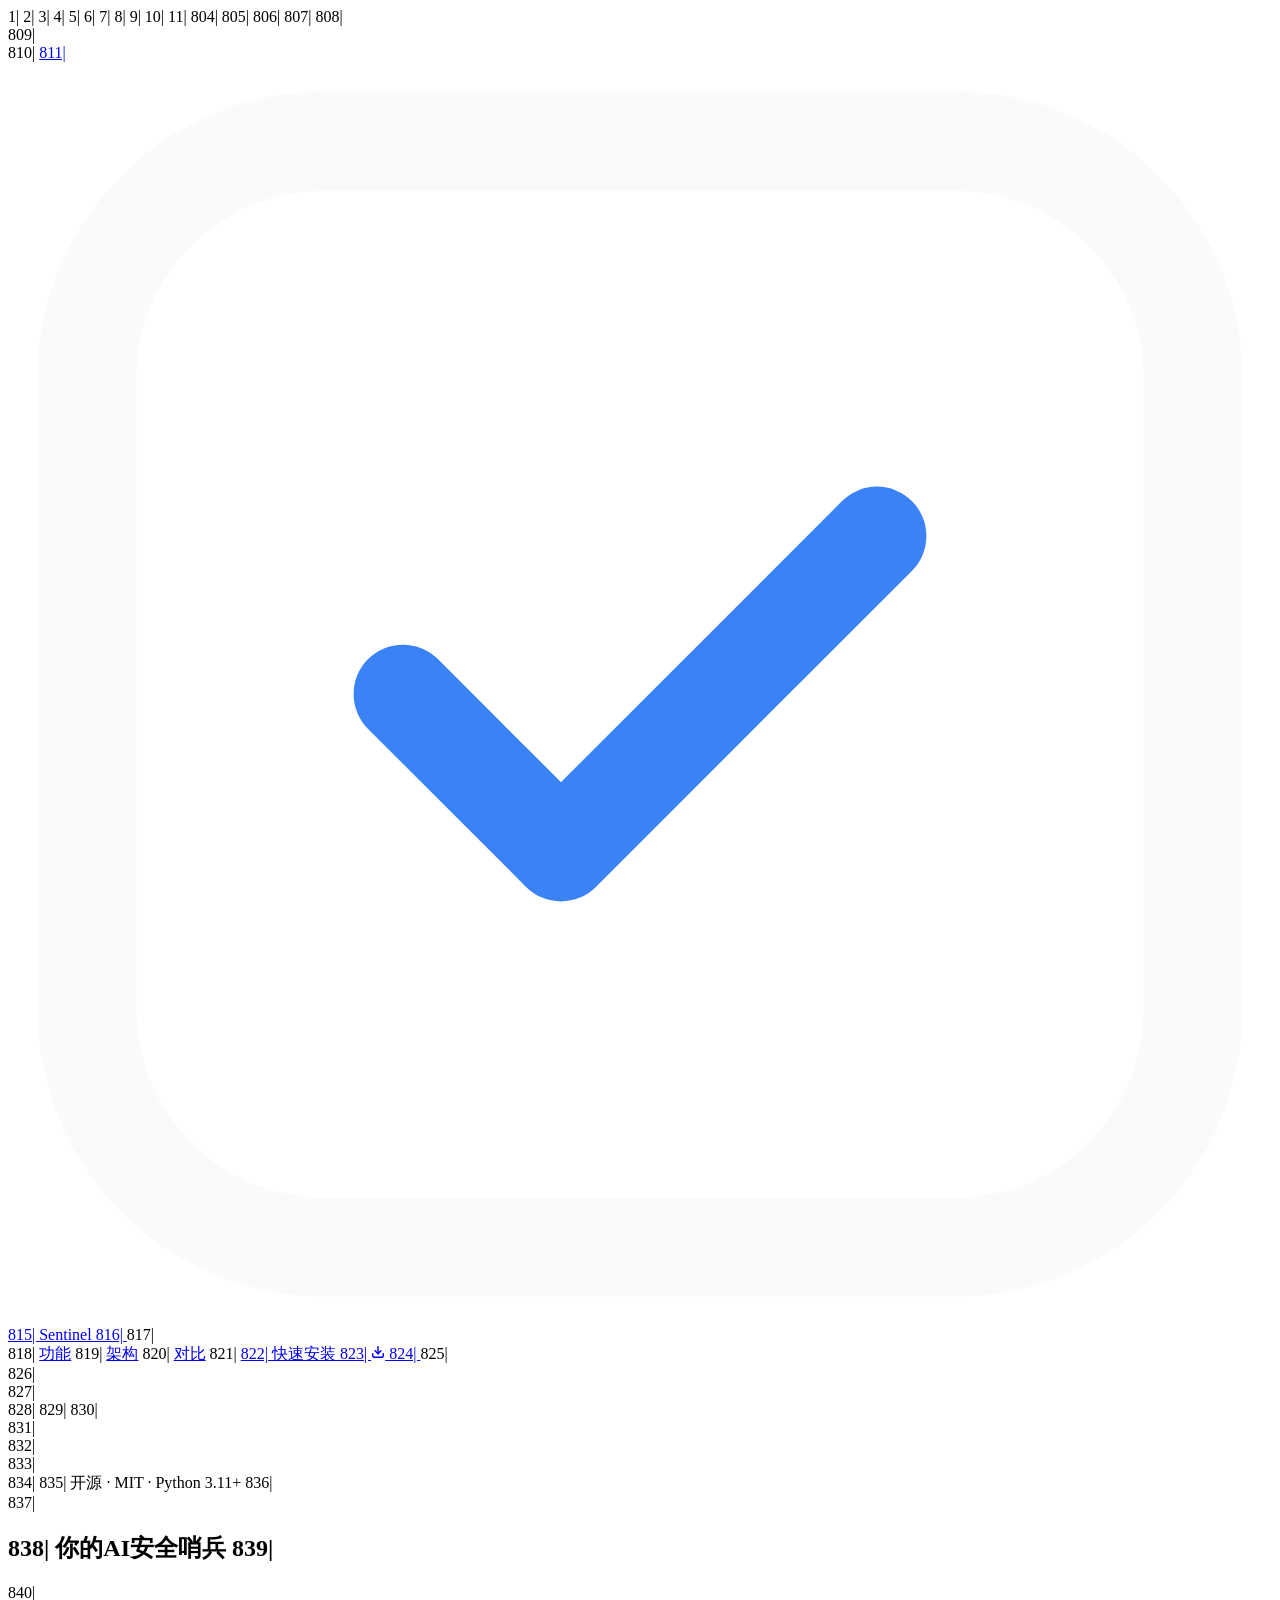
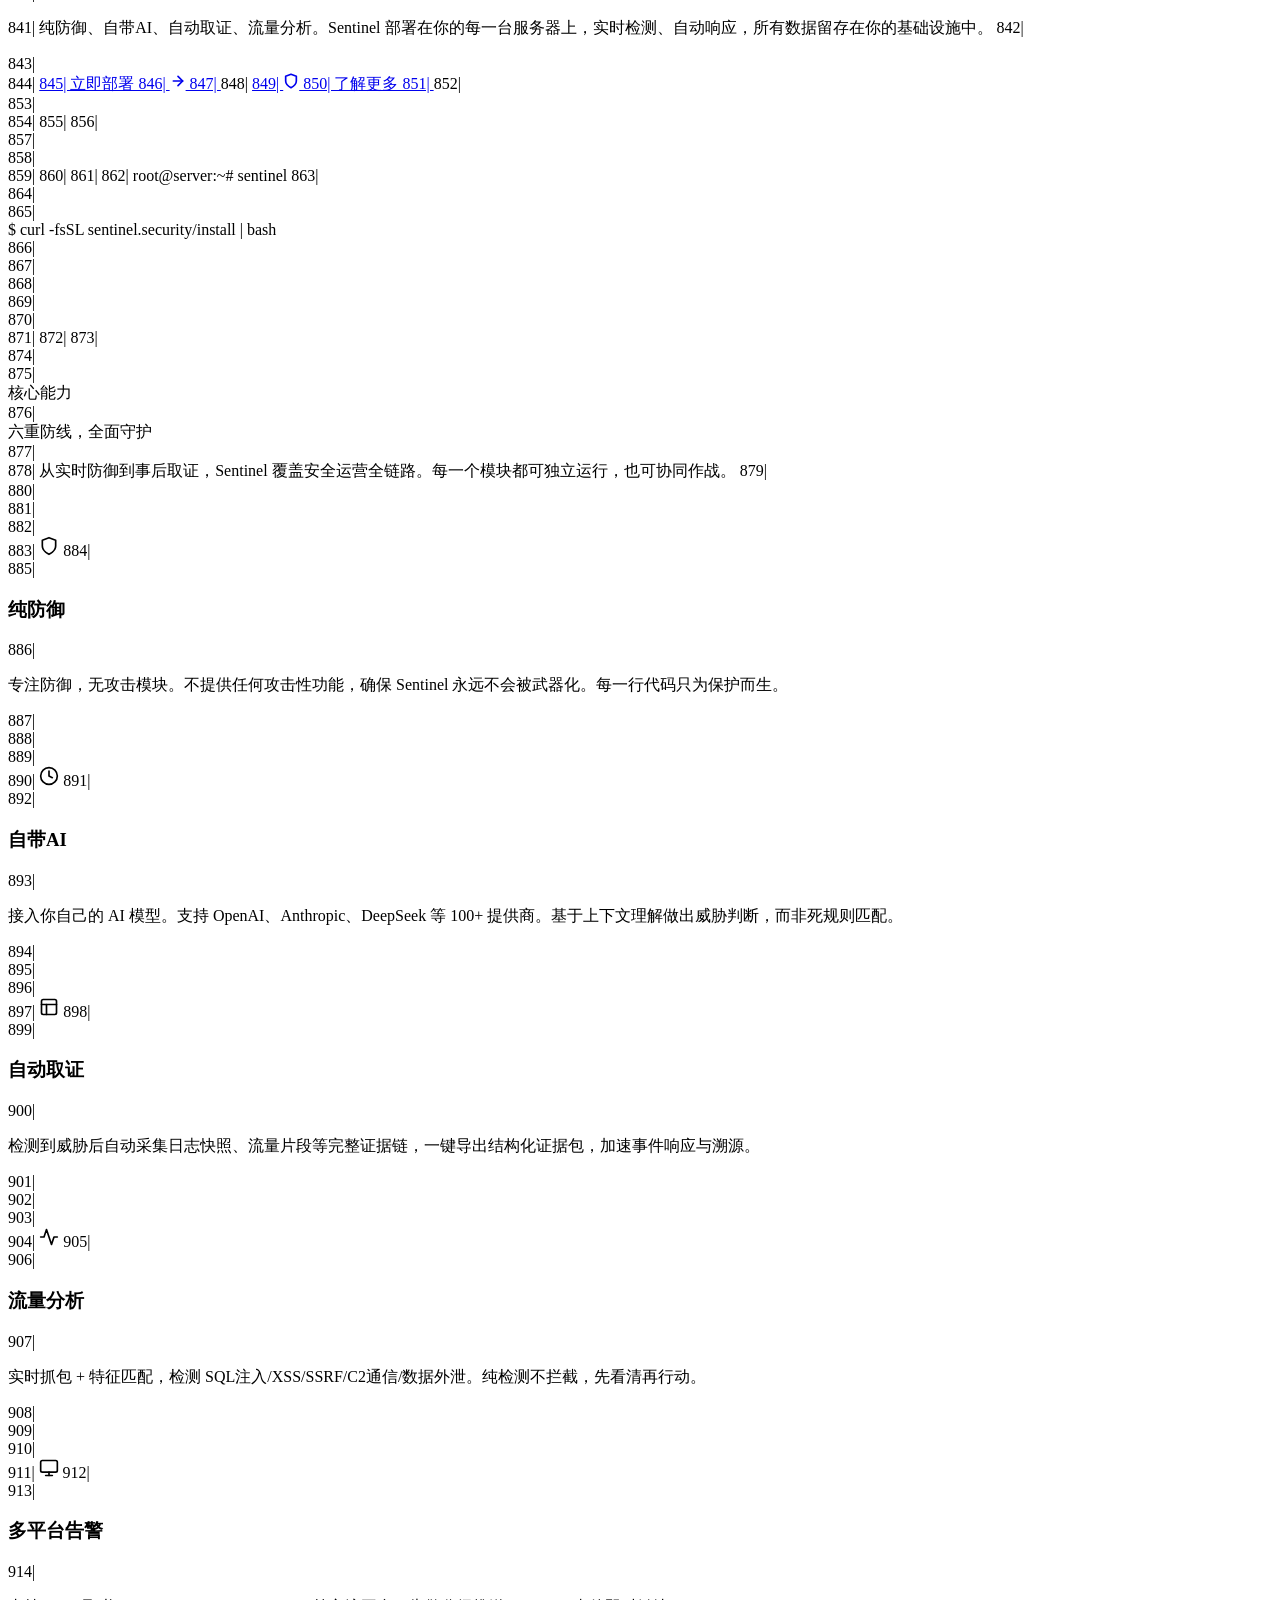
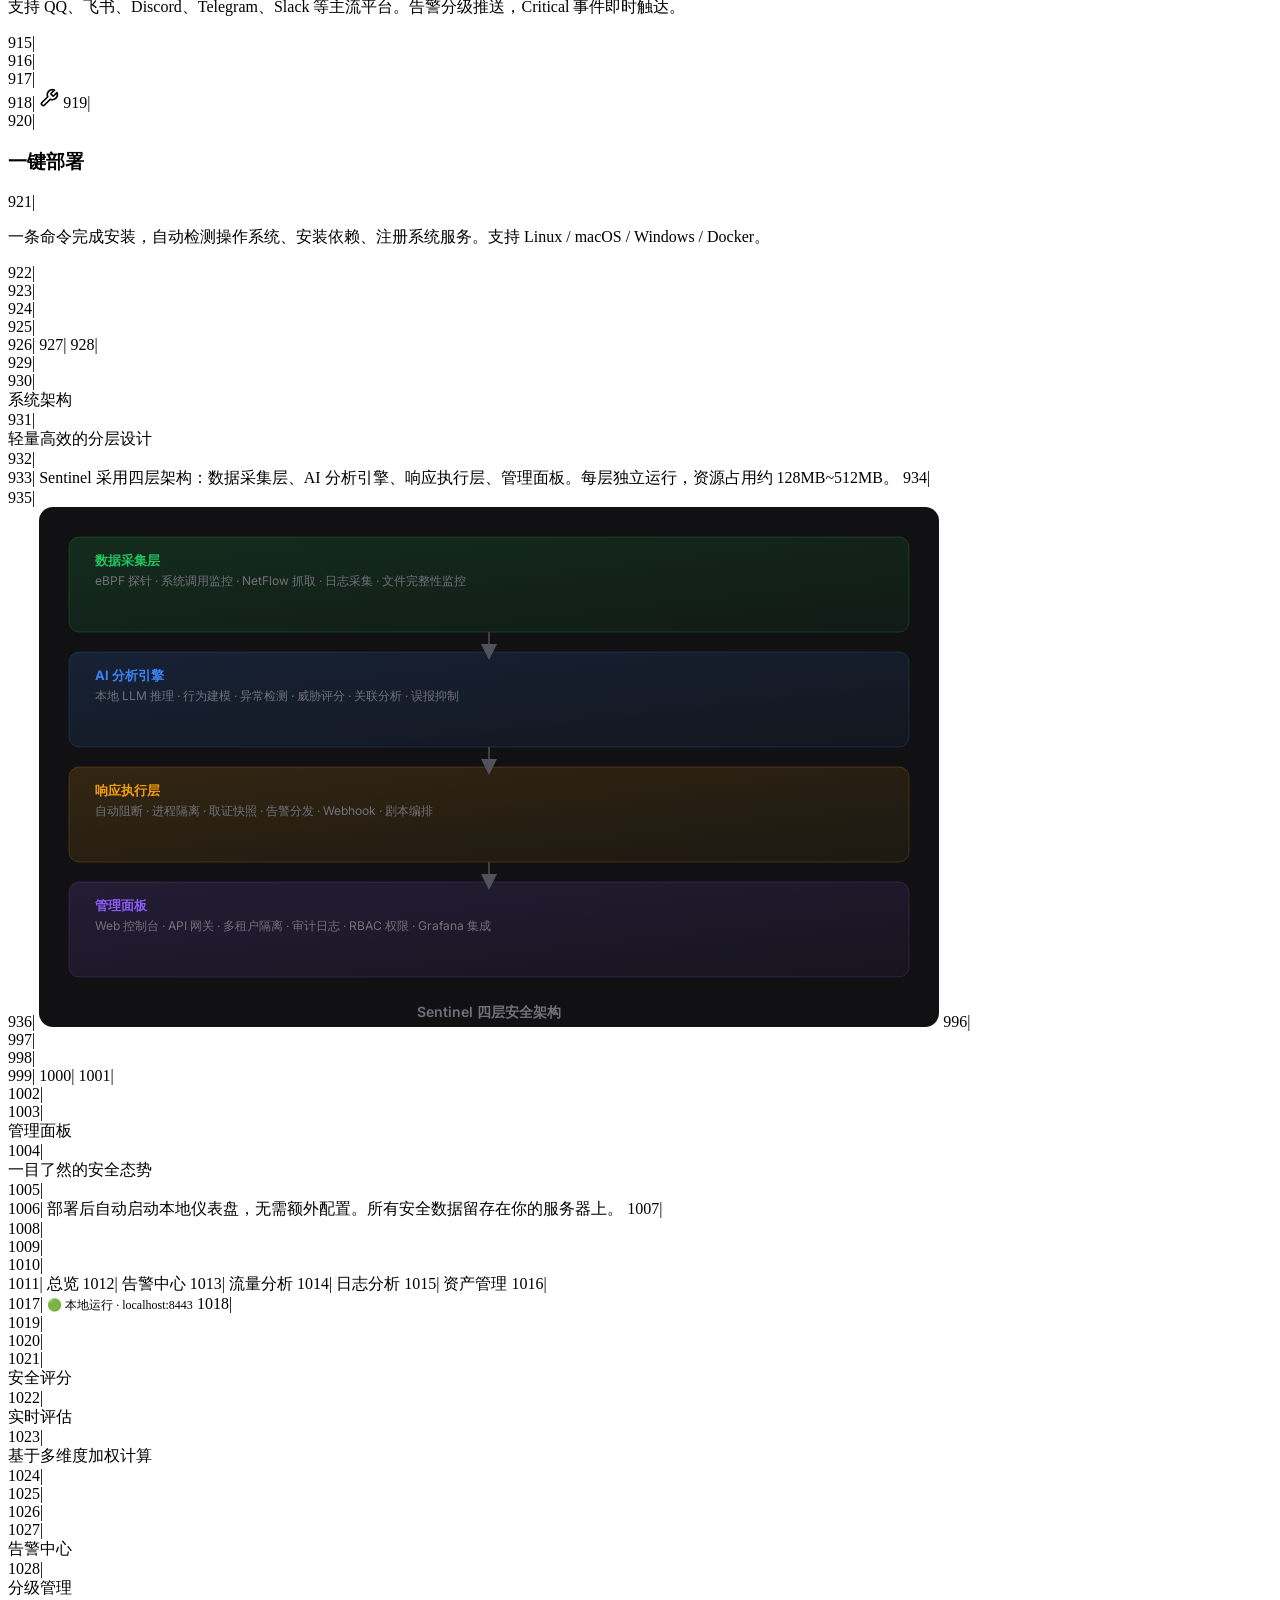
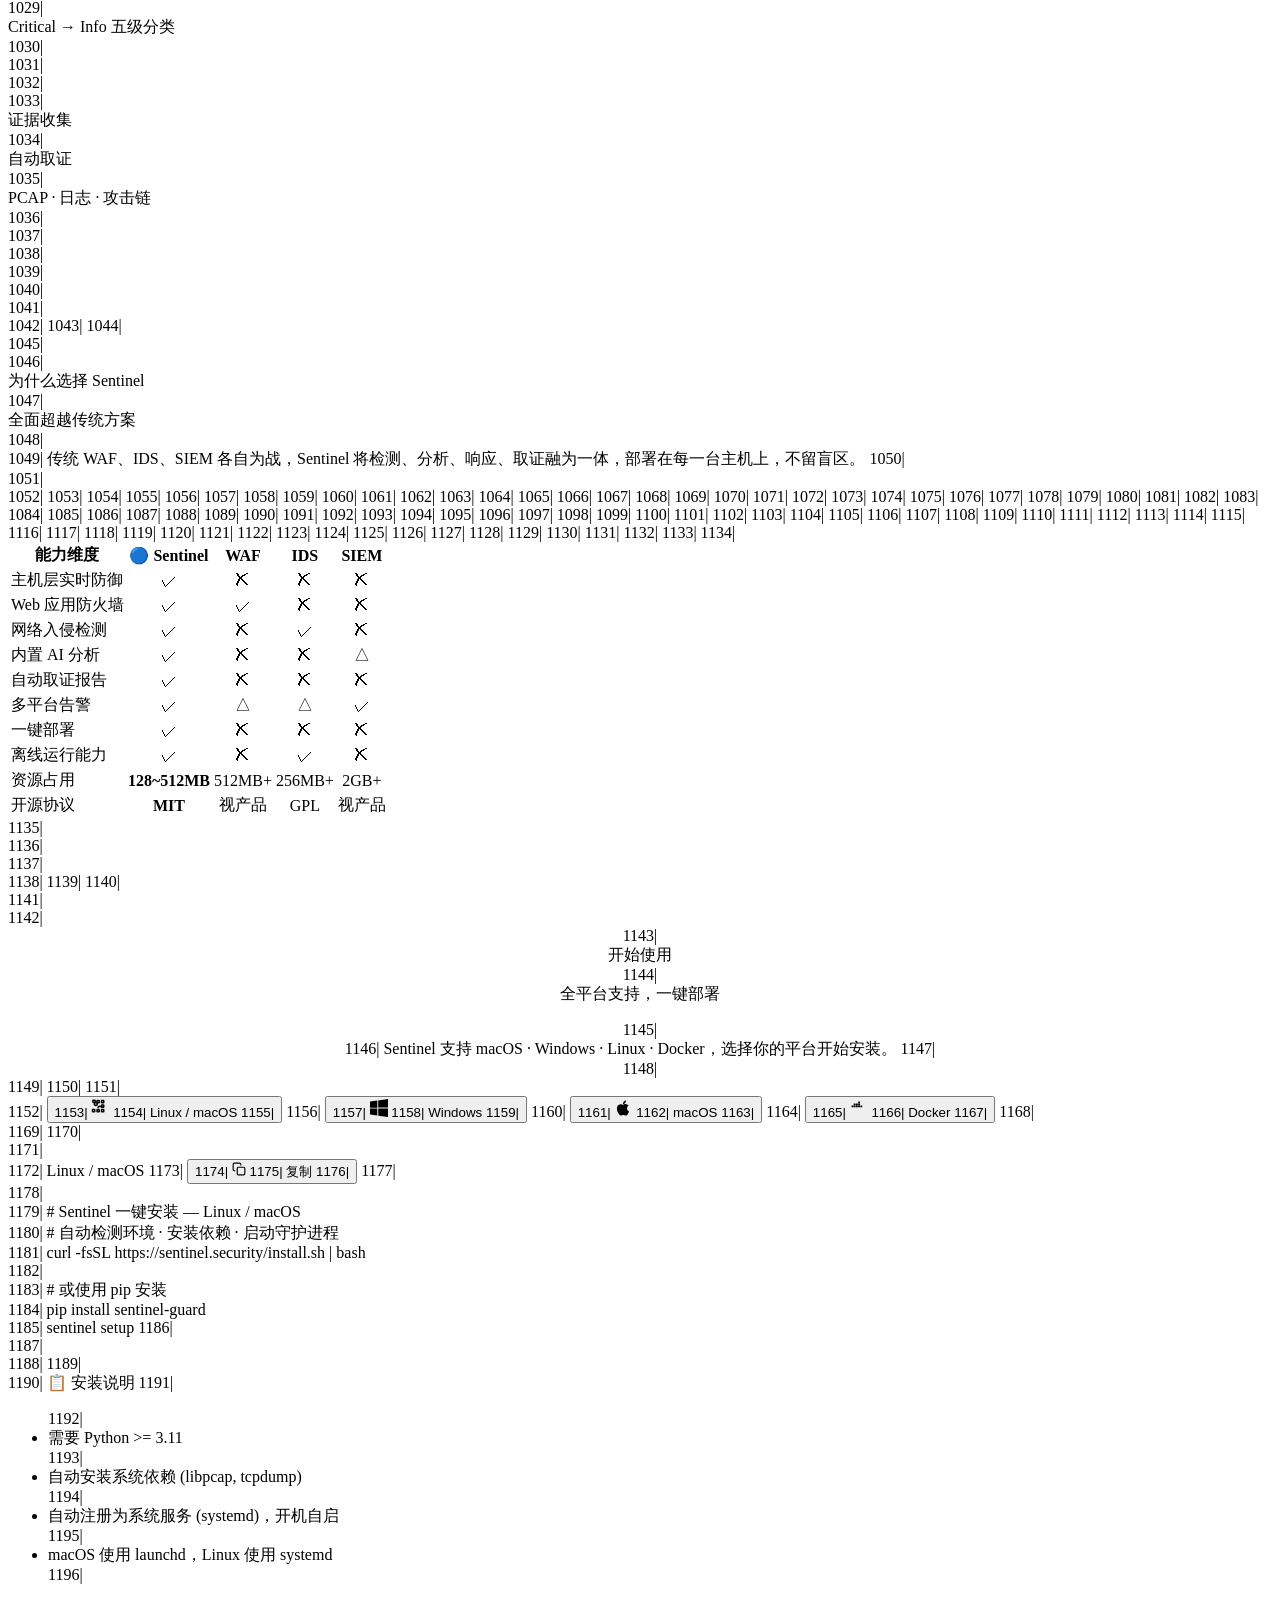
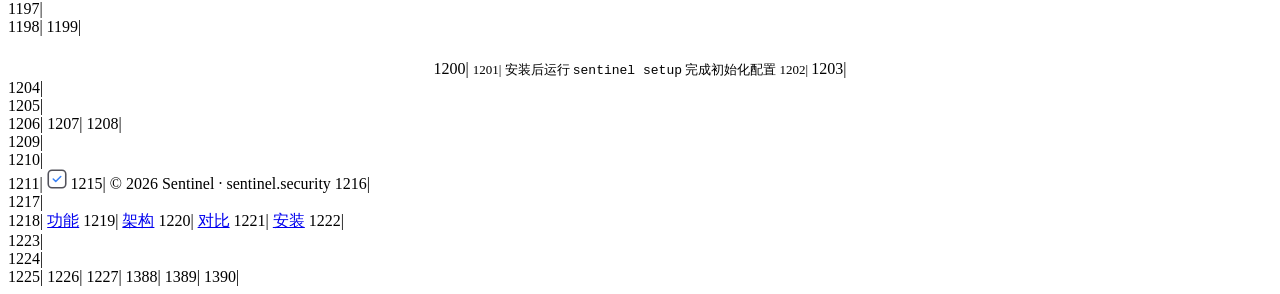
==== sentinel_download_site/index.html @ 165f623b "feat: Sentinel MVP — AI网络安全智能体 - 核心引擎: LLM路由(litellm/100+提供商)、配置管理、上下文记忆 - 安全引擎: 流量分析(Scapy)、攻击特征检测(" ====
1|<!DOCTYPE html>
     2|<html lang="zh-CN">
     3|<head>
     4|<meta charset="UTF-8">
     5|<meta name="viewport" content="width=device-width, initial-scale=1.0">
     6|<title>Sentinel — 你的AI安全哨兵 | sentinel.security</title>
     7|<meta name="description" content="Sentinel — 纯防御·自带AI·自动取证·流量分析·多平台告警·一键集成。开源AI安全哨兵，守护你的每一台服务器。">
     8|<link rel="preconnect" href="https://fonts.googleapis.com">
     9|<link rel="preconnect" href="https://fonts.gstatic.com" crossorigin>
    10|<link href="https://fonts.googleapis.com/css2?family=Inter:wght@400;500;600;700;800;900&family=JetBrains+Mono:wght@400;500;600&display=swap" rel="stylesheet">
    11|<style>
    12|:root {
    13|  --bg: #0a0a0b;
    14|  --bg-secondary: #111113;
    15|  --bg-tertiary: #18181b;
    16|  --border: #27272a;
    17|  --border-hover: #3f3f46;
    18|  --text-primary: #fafafa;
    19|  --text-secondary: #a1a1aa;
    20|  --text-tertiary: #71717a;
    21|  --accent: #3b82f6;
    22|  --accent-glow: rgba(59,130,246,0.15);
    23|  --green: #22c55e;
    24|  --green-glow: rgba(34,197,94,0.15);
    25|  --red: #ef4444;
    26|  --red-glow: rgba(239,68,68,0.1);
    27|  --amber: #f59e0b;
    28|  --radius: 12px;
    29|  --radius-sm: 8px;
    30|  --radius-lg: 16px;
    31|  --max-width: 1200px;
    32|}
    33|
    34|* { margin: 0; padding: 0; box-sizing: border-box; }
    35|
    36|html {
    37|  scroll-behavior: smooth;
    38|  background: var(--bg);
    39|}
    40|
    41|body {
    42|  font-family: 'Inter', -apple-system, BlinkMacSystemFont, 'Segoe UI', sans-serif;
    43|  background: var(--bg);
    44|  color: var(--text-primary);
    45|  line-height: 1.6;
    46|  -webkit-font-smoothing: antialiased;
    47|  -moz-osx-font-smoothing: grayscale;
    48|  overflow-x: hidden;
    49|}
    50|
    51|/* ── Ambient background ── */
    52|body::before {
    53|  content: '';
    54|  position: fixed;
    55|  inset: 0;
    56|  background:
    57|    radial-gradient(ellipse 80% 50% at 50% -20%, rgba(59,130,246,0.04), transparent),
    58|    radial-gradient(ellipse 60% 40% at 80% 80%, rgba(34,197,94,0.03), transparent);
    59|  pointer-events: none;
    60|  z-index: 0;
    61|}
    62|
    63|/* ── Container ── */
    64|.container {
    65|  max-width: var(--max-width);
    66|  margin: 0 auto;
    67|  padding: 0 24px;
    68|  position: relative;
    69|  z-index: 1;
    70|}
    71|
    72|/* ── Nav ── */
    73|nav {
    74|  position: fixed;
    75|  top: 0;
    76|  left: 0;
    77|  right: 0;
    78|  z-index: 100;
    79|  padding: 16px 0;
    80|  transition: background 0.3s, backdrop-filter 0.3s, border 0.3s;
    81|}
    82|nav.scrolled {
    83|  background: rgba(10,10,11,0.85);
    84|  backdrop-filter: blur(16px) saturate(180%);
    85|  -webkit-backdrop-filter: blur(16px) saturate(180%);
    86|  border-bottom: 1px solid var(--border);
    87|}
    88|.nav-inner {
    89|  max-width: var(--max-width);
    90|  margin: 0 auto;
    91|  padding: 0 24px;
    92|  display: flex;
    93|  align-items: center;
    94|  justify-content: space-between;
    95|}
    96|.nav-logo {
    97|  display: flex;
    98|  align-items: center;
    99|  gap: 10px;
   100|  font-weight: 700;
   101|  font-size: 20px;
   102|  color: var(--text-primary);
   103|  text-decoration: none;
   104|  letter-spacing: -0.02em;
   105|}
   106|.nav-logo svg { width: 28px; height: 28px; }
   107|.nav-links {
   108|  display: flex;
   109|  align-items: center;
   110|  gap: 32px;
   111|}
   112|.nav-links a {
   113|  color: var(--text-secondary);
   114|  text-decoration: none;
   115|  font-size: 14px;
   116|  font-weight: 500;
   117|  transition: color 0.2s;
   118|  letter-spacing: -0.01em;
   119|}
   120|.nav-links a:hover { color: var(--text-primary); }
   121|.nav-cta {
   122|  display: inline-flex;
   123|  align-items: center;
   124|  gap: 6px;
   125|  padding: 8px 18px;
   126|  background: var(--text-primary);
   127|  color: var(--bg) !important;
   128|  border-radius: 9999px;
   129|  font-weight: 600;
   130|  font-size: 13px;
   131|  transition: opacity 0.2s, transform 0.2s;
   132|}
   133|.nav-cta:hover {
   134|  opacity: 0.9;
   135|  transform: translateY(-1px);
   136|}
   137|
   138|/* ── Hero ── */
   139|.hero {
   140|  padding: 160px 0 80px;
   141|  position: relative;
   142|  z-index: 1;
   143|}
   144|.hero-content {
   145|  text-align: center;
   146|  max-width: 780px;
   147|  margin: 0 auto;
   148|}
   149|.hero-badge {
   150|  display: inline-flex;
   151|  align-items: center;
   152|  gap: 8px;
   153|  padding: 6px 16px;
   154|  background: var(--bg-tertiary);
   155|  border: 1px solid var(--border);
   156|  border-radius: 9999px;
   157|  font-size: 13px;
   158|  font-weight: 500;
   159|  color: var(--text-secondary);
   160|  margin-bottom: 32px;
   161|  letter-spacing: -0.01em;
   162|}
   163|.hero-badge .dot {
   164|  width: 7px;
   165|  height: 7px;
   166|  border-radius: 50%;
   167|  background: var(--green);
   168|  box-shadow: 0 0 8px var(--green);
   169|  animation: pulse-dot 2s ease-in-out infinite;
   170|}
   171|@keyframes pulse-dot {
   172|  0%, 100% { opacity: 1; box-shadow: 0 0 8px var(--green); }
   173|  50% { opacity: 0.5; box-shadow: 0 0 3px var(--green); }
   174|}
   175|.hero h1 {
   176|  font-size: clamp(48px, 8vw, 72px);
   177|  font-weight: 900;
   178|  letter-spacing: -0.03em;
   179|  line-height: 1.05;
   180|  margin-bottom: 24px;
   181|  /* Single accent word only */
   182|}
   183|.hero h1 .accent {
   184|  background: linear-gradient(135deg, #60a5fa, #3b82f6 50%, #2563eb);
   185|  -webkit-background-clip: text;
   186|  -webkit-text-fill-color: transparent;
   187|  background-clip: text;
   188|}
   189|.hero p {
   190|  font-size: 18px;
   191|  color: var(--text-secondary);
   192|  max-width: 560px;
   193|  margin: 0 auto 40px;
   194|  line-height: 1.7;
   195|  letter-spacing: -0.01em;
   196|}
   197|.hero-actions {
   198|  display: flex;
   199|  align-items: center;
   200|  justify-content: center;
   201|  gap: 14px;
   202|  flex-wrap: wrap;
   203|}
   204|.btn-primary {
   205|  display: inline-flex;
   206|  align-items: center;
   207|  gap: 8px;
   208|  padding: 14px 28px;
   209|  background: var(--text-primary);
   210|  color: var(--bg);
   211|  border-radius: 9999px;
   212|  font-weight: 600;
   213|  font-size: 15px;
   214|  text-decoration: none;
   215|  transition: opacity 0.2s, transform 0.2s;
   216|  letter-spacing: -0.01em;
   217|}
   218|.btn-primary:hover { opacity: 0.9; transform: translateY(-2px); }
   219|.btn-secondary {
   220|  display: inline-flex;
   221|  align-items: center;
   222|  gap: 8px;
   223|  padding: 14px 28px;
   224|  background: var(--bg-tertiary);
   225|  color: var(--text-primary);
   226|  border: 1px solid var(--border);
   227|  border-radius: 9999px;
   228|  font-weight: 600;
   229|  font-size: 15px;
   230|  text-decoration: none;
   231|  transition: border-color 0.2s, background 0.2s;
   232|  letter-spacing: -0.01em;
   233|}
   234|.btn-secondary:hover { border-color: var(--border-hover); background: var(--border); }
   235|
   236|/* ── Terminal ── */
   237|.terminal-wrapper {
   238|  max-width: 720px;
   239|  margin: 60px auto 0;
   240|  position: relative;
   241|}
   242|.terminal {
   243|  background: #0d0d10;
   244|  border: 1px solid var(--border);
   245|  border-radius: var(--radius-lg);
   246|  overflow: hidden;
   247|  box-shadow: 0 0 0 1px rgba(255,255,255,0.03), 0 20px 60px rgba(0,0,0,0.5);
   248|  position: relative;
   249|}
   250|.terminal::before {
   251|  content: '';
   252|  position: absolute;
   253|  inset: 0;
   254|  border-radius: var(--radius-lg);
   255|  background: radial-gradient(ellipse at 20% 0%, rgba(59,130,246,0.06), transparent 60%);
   256|  pointer-events: none;
   257|  z-index: 2;
   258|}
   259|.terminal-header {
   260|  display: flex;
   261|  align-items: center;
   262|  gap: 8px;
   263|  padding: 14px 18px;
   264|  background: #131317;
   265|  border-bottom: 1px solid var(--border);
   266|  position: relative;
   267|  z-index: 3;
   268|}
   269|.terminal-dot {
   270|  width: 11px;
   271|  height: 11px;
   272|  border-radius: 50%;
   273|}
   274|.terminal-dot.red { background: #ff5f57; }
   275|.terminal-dot.yellow { background: #febc2e; }
   276|.terminal-dot.green { background: #28c840; }
   277|.terminal-title {
   278|  margin-left: 8px;
   279|  font-family: 'JetBrains Mono', monospace;
   280|  font-size: 12px;
   281|  color: var(--text-tertiary);
   282|  letter-spacing: 0.02em;
   283|}
   284|.terminal-body {
   285|  padding: 20px 22px;
   286|  font-family: 'JetBrains Mono', 'Fira Code', monospace;
   287|  font-size: 13px;
   288|  line-height: 1.8;
   289|  position: relative;
   290|  z-index: 3;
   291|  overflow: hidden;
   292|  min-height: 260px;
   293|}
   294|.terminal-line {
   295|  display: flex;
   296|  gap: 0;
   297|  white-space: pre-wrap;
   298|  word-break: break-all;
   299|}
   300|.terminal-line .prompt { color: var(--green); }
   301|.terminal-line .cmd { color: var(--text-primary); }
   302|.terminal-line .output { color: var(--text-secondary); }
   303|.terminal-line .output-dim { color: var(--text-tertiary); }
   304|.terminal-line .highlight { color: var(--accent); }
   305|.terminal-line .warn { color: var(--amber); }
   306|.terminal-line .success { color: var(--green); }
   307|.terminal-line .blink-cursor::after {
   308|  content: '▊';
   309|  animation: blink 1s step-end infinite;
   310|  color: var(--text-primary);
   311|}
   312|@keyframes blink { 0%, 100% { opacity: 1; } 50% { opacity: 0; } }
   313|.terminal-line .fade-in {
   314|  animation: fadeIn 0.3s ease-out forwards;
   315|  opacity: 0;
   316|}
   317|@keyframes fadeIn { to { opacity: 1; } }
   318|
   319|/* ── Section titles ── */
   320|.section {
   321|  padding: 100px 0;
   322|  position: relative;
   323|  z-index: 1;
   324|}
   325|.section-label {
   326|  font-size: 13px;
   327|  font-weight: 600;
   328|  letter-spacing: 0.04em;
   329|  text-transform: uppercase;
   330|  color: var(--accent);
   331|  margin-bottom: 12px;
   332|}
   333|.section-title {
   334|  font-size: clamp(32px, 5vw, 44px);
   335|  font-weight: 800;
   336|  letter-spacing: -0.03em;
   337|  line-height: 1.15;
   338|  margin-bottom: 16px;
   339|  color: var(--text-primary);
   340|}
   341|.section-desc {
   342|  font-size: 17px;
   343|  color: var(--text-secondary);
   344|  max-width: 600px;
   345|  line-height: 1.7;
   346|  letter-spacing: -0.01em;
   347|}
   348|
   349|/* ── Features Grid ── */
   350|.features-grid {
   351|  display: grid;
   352|  grid-template-columns: repeat(3, 1fr);
   353|  gap: 1px;
   354|  margin-top: 56px;
   355|  background: var(--border);
   356|  border: 1px solid var(--border);
   357|  border-radius: var(--radius-lg);
   358|  overflow: hidden;
   359|}
   360|.feature-card {
   361|  background: var(--bg-secondary);
   362|  padding: 32px 28px;
   363|  transition: background 0.2s;
   364|  position: relative;
   365|}
   366|.feature-card:hover { background: var(--bg-tertiary); }
   367|.feature-icon {
   368|  width: 40px;
   369|  height: 40px;
   370|  display: flex;
   371|  align-items: center;
   372|  justify-content: center;
   373|  background: var(--accent-glow);
   374|  border: 1px solid rgba(59,130,246,0.2);
   375|  border-radius: var(--radius-sm);
   376|  margin-bottom: 18px;
   377|  color: var(--accent);
   378|}
   379|.feature-card h3 {
   380|  font-size: 17px;
   381|  font-weight: 700;
   382|  letter-spacing: -0.02em;
   383|  margin-bottom: 8px;
   384|  color: var(--text-primary);
   385|}
   386|.feature-card p {
   387|  font-size: 14px;
   388|  color: var(--text-secondary);
   389|  line-height: 1.6;
   390|  letter-spacing: -0.01em;
   391|}
   392|
   393|/* ── Architecture ── */
   394|.arch-wrapper {
   395|  margin-top: 56px;
   396|  background: var(--bg-secondary);
   397|  border: 1px solid var(--border);
   398|  border-radius: var(--radius-lg);
   399|  padding: 48px;
   400|  display: flex;
   401|  justify-content: center;
   402|  overflow-x: auto;
   403|}
   404|.arch-svg { max-width: 100%; height: auto; }
   405|
   406|/* ── Dashboard Preview ── */
   407|.dashboard-preview {
   408|  margin-top: 56px;
   409|  background: var(--bg-secondary);
   410|  border: 1px solid var(--border);
   411|  border-radius: var(--radius-lg);
   412|  overflow: hidden;
   413|  position: relative;
   414|}
   415|.dashboard-preview::before {
   416|  content: '';
   417|  position: absolute;
   418|  inset: 0;
   419|  background: radial-gradient(ellipse at 30% 0%, rgba(59,130,246,0.04), transparent 50%);
   420|  pointer-events: none;
   421|  z-index: 1;
   422|}
   423|.dashboard-header {
   424|  display: flex;
   425|  align-items: center;
   426|  justify-content: space-between;
   427|  padding: 16px 20px;
   428|  background: #131317;
   429|  border-bottom: 1px solid var(--border);
   430|  position: relative;
   431|  z-index: 2;
   432|}
   433|.dashboard-tabs {
   434|  display: flex;
   435|  gap: 4px;
   436|}
   437|.dashboard-tab {
   438|  padding: 6px 14px;
   439|  border-radius: 6px;
   440|  font-size: 13px;
   441|  font-weight: 500;
   442|  color: var(--text-tertiary);
   443|  background: transparent;
   444|  border: none;
   445|  cursor: default;
   446|  transition: color 0.2s, background 0.2s;
   447|  letter-spacing: -0.01em;
   448|}
   449|.dashboard-tab.active {
   450|  color: var(--text-primary);
   451|  background: var(--bg-tertiary);
   452|}
   453|.dashboard-body {
   454|  display: grid;
   455|  grid-template-columns: 1fr 1fr 1fr;
   456|  gap: 20px;
   457|  padding: 24px;
   458|  position: relative;
   459|  z-index: 2;
   460|}
   461|.stat-card {
   462|  background: var(--bg-tertiary);
   463|  border: 1px solid var(--border);
   464|  border-radius: var(--radius);
   465|  padding: 20px;
   466|}
   467|.stat-label {
   468|  font-size: 12px;
   469|  font-weight: 500;
   470|  color: var(--text-tertiary);
   471|  text-transform: uppercase;
   472|  letter-spacing: 0.03em;
   473|  margin-bottom: 8px;
   474|}
   475|.stat-value {
   476|  font-size: 32px;
   477|  font-weight: 800;
   478|  letter-spacing: -0.03em;
   479|  color: var(--text-primary);
   480|  line-height: 1;
   481|}
   482|.stat-value.success { color: var(--green); }
   483|.stat-change {
   484|  font-size: 12px;
   485|  color: var(--text-tertiary);
   486|  margin-top: 4px;
   487|}
   488|.stat-change.up { color: var(--green); }
   489|.stat-change.down { color: var(--red); }
   490|.stat-bar {
   491|  height: 4px;
   492|  border-radius: 2px;
   493|  margin-top: 12px;
   494|  background: var(--border);
   495|  overflow: hidden;
   496|}
   497|.stat-bar-fill {
   498|  height: 100%;
   499|  border-radius: 2px;
   500|  transition: width 0.6s ease;
   501|}
   502|
   503|/* ── Comparison Table ── */
   504|.comparison-table-wrap {
   505|  margin-top: 56px;
   506|  background: var(--bg-secondary);
   507|  border: 1px solid var(--border);
   508|  border-radius: var(--radius-lg);
   509|  overflow-x: auto;
   510|  padding: 2px;
   511|}
   512|.comparison-table {
   513|  width: 100%;
   514|  border-collapse: collapse;
   515|  font-size: 14px;
   516|}
   517|.comparison-table th,
   518|.comparison-table td {
   519|  padding: 16px 20px;
   520|  text-align: left;
   521|  border-bottom: 1px solid var(--border);
   522|}
   523|.comparison-table th {
   524|  font-weight: 600;
   525|  font-size: 13px;
   526|  color: var(--text-secondary);
   527|  letter-spacing: 0.02em;
   528|  background: #131317;
   529|}
   530|.comparison-table th:first-child {
   531|  border-radius: var(--radius-lg) 0 0 0;
   532|}
   533|.comparison-table th:last-child {
   534|  border-radius: 0 var(--radius-lg) 0 0;
   535|}
   536|.comparison-table td {
   537|  color: var(--text-secondary);
   538|}
   539|.comparison-table tr:last-child td {
   540|  border-bottom: none;
   541|}
   542|.comparison-table .col-sentinel {
   543|  color: var(--accent);
   544|  font-weight: 600;
   545|}
   546|.check {
   547|  display: inline-flex;
   548|  align-items: center;
   549|  justify-content: center;
   550|  width: 20px;
   551|  height: 20px;
   552|  border-radius: 50%;
   553|  background: var(--green-glow);
   554|  color: var(--green);
   555|  font-size: 12px;
   556|}
   557|.cross {
   558|  display: inline-flex;
   559|  align-items: center;
   560|  justify-content: center;
   561|  width: 20px;
   562|  height: 20px;
   563|  border-radius: 50%;
   564|  background: var(--red-glow);
   565|  color: var(--red);
   566|  font-size: 12px;
   567|}
   568|.partial {
   569|  display: inline-flex;
   570|  align-items: center;
   571|  justify-content: center;
   572|  width: 20px;
   573|  height: 20px;
   574|  border-radius: 50%;
   575|  background: rgba(245,158,11,0.1);
   576|  color: var(--amber);
   577|  font-size: 12px;
   578|}
   579|
   580|/* ── Install Section ── */
   581|.install-section {
   582|  padding: 80px 0 100px;
   583|  position: relative;
   584|  z-index: 1;
   585|}
   586|.install-card {
   587|  background: var(--bg-secondary);
   588|  border: 1px solid var(--border);
   589|  border-radius: 12px;
   590|  overflow: hidden;
   591|  max-width: 720px;
   592|  margin: 0 auto;
   593|}
   594|
   595|/* ── OS Selector ── */
   596|.os-selector {
   597|  display: flex;
   598|  justify-content: center;
   599|  gap: 6px;
   600|  margin-bottom: 24px;
   601|  flex-wrap: wrap;
   602|}
   603|.os-tab {
   604|  display: inline-flex;
   605|  align-items: center;
   606|  gap: 8px;
   607|  padding: 8px 18px;
   608|  background: var(--bg-secondary);
   609|  border: 1px solid var(--border);
   610|  border-radius: 9999px;
   611|  font-size: 13px;
   612|  font-weight: 500;
   613|  color: var(--text-tertiary);
   614|  cursor: pointer;
   615|  transition: all 0.2s;
   616|  font-family: inherit;
   617|  letter-spacing: -0.01em;
   618|}
   619|.os-tab:hover { color: var(--text-primary); border-color: var(--text-tertiary); }
   620|.os-tab.active {
   621|  background: rgba(59,130,246,0.12);
   622|  border-color: rgba(59,130,246,0.3);
   623|  color: var(--accent);
   624|}
   625|.os-tab svg { flex-shrink: 0; }
   626|
   627|.install-notes {
   628|  max-width: 720px;
   629|  margin: 20px auto 0;
   630|  padding: 16px 20px;
   631|  background: var(--bg-secondary);
   632|  border: 1px solid var(--border);
   633|  border-radius: 10px;
   634|  font-size: 13px;
   635|  color: var(--text-secondary);
   636|}
   637|.install-notes .note-title {
   638|  font-weight: 600;
   639|  color: var(--text-primary);
   640|  display: block;
   641|  margin-bottom: 8px;
   642|  font-size: 13px;
   643|}
   644|.install-notes ul {
   645|  margin: 0;
   646|  padding-left: 18px;
   647|}
   648|.install-notes li {
   649|  margin-bottom: 4px;
   650|  line-height: 1.6;
   651|}
   652|.install-notes li:last-child { margin-bottom: 0; }
   653|.install-card-header {
   654|  display: flex;
   655|  align-items: center;
   656|  justify-content: space-between;
   657|  padding: 14px 20px;
   658|  background: #131317;
   659|  border-bottom: 1px solid var(--border);
   660|}
   661|.install-card-title {
   662|  font-size: 13px;
   663|  font-weight: 600;
   664|  color: var(--text-secondary);
   665|  letter-spacing: 0.02em;
   666|}
   667|.code-block {
   668|  position: relative;
   669|  padding: 22px 24px;
   670|  font-family: 'JetBrains Mono', monospace;
   671|  font-size: 13px;
   672|  line-height: 1.8;
   673|  color: var(--text-primary);
   674|  overflow-x: auto;
   675|  background: #0d0d10;
   676|}
   677|.code-block .comment { color: var(--text-tertiary); font-style: italic; }
   678|.code-block .cmd-highlight { color: var(--green); }
   679|.copy-btn {
   680|  display: inline-flex;
   681|  align-items: center;
   682|  gap: 6px;
   683|  padding: 6px 12px;
   684|  background: var(--bg-tertiary);
   685|  border: 1px solid var(--border);
   686|  border-radius: 6px;
   687|  color: var(--text-secondary);
   688|  font-size: 12px;
   689|  font-family: 'Inter', sans-serif;
   690|  font-weight: 500;
   691|  cursor: pointer;
   692|  transition: border-color 0.2s, color 0.2s;
   693|  letter-spacing: -0.01em;
   694|}
   695|.copy-btn:hover { border-color: var(--border-hover); color: var(--text-primary); }
   696|.copy-btn.copied { color: var(--green); border-color: rgba(34,197,94,0.3); }
   697|
   698|/* ── Footer ── */
   699|footer {
   700|  border-top: 1px solid var(--border);
   701|  padding: 48px 0;
   702|  position: relative;
   703|  z-index: 1;
   704|}
   705|.footer-inner {
   706|  max-width: var(--max-width);
   707|  margin: 0 auto;
   708|  padding: 0 24px;
   709|  display: flex;
   710|  align-items: center;
   711|  justify-content: space-between;
   712|  flex-wrap: wrap;
   713|  gap: 24px;
   714|}
   715|.footer-left {
   716|  display: flex;
   717|  align-items: center;
   718|  gap: 10px;
   719|}
   720|.footer-left span {
   721|  font-size: 14px;
   722|  color: var(--text-tertiary);
   723|  letter-spacing: -0.01em;
   724|}
   725|.footer-right {
   726|  display: flex;
   727|  align-items: center;
   728|  gap: 24px;
   729|}
   730|.footer-right a {
   731|  font-size: 14px;
   732|  color: var(--text-tertiary);
   733|  text-decoration: none;
   734|  transition: color 0.2s;
   735|  letter-spacing: -0.01em;
   736|}
   737|.footer-right a:hover { color: var(--text-primary); }
   738|.github-stars {
   739|  display: inline-flex;
   740|  align-items: center;
   741|  gap: 8px;
   742|  padding: 6px 14px;
   743|  background: var(--bg-tertiary);
   744|  border: 1px solid var(--border);
   745|  border-radius: 9999px;
   746|  font-size: 13px;
   747|  font-weight: 500;
   748|  color: var(--text-secondary);
   749|  letter-spacing: -0.01em;
   750|}
   751|.github-stars svg { width: 16px; height: 16px; }
   752|
   753|/* ── Responsive ── */
   754|@media (max-width: 768px) {
   755|  .features-grid {
   756|    grid-template-columns: 1fr;
   757|  }
   758|  .dashboard-body {
   759|    grid-template-columns: 1fr;
   760|  }
   761|  .arch-wrapper {
   762|    padding: 24px;
   763|  }
   764|  .hero h1 {
   765|    font-size: clamp(36px, 11vw, 48px);
   766|  }
   767|  .hero {
   768|    padding: 120px 0 60px;
   769|  }
   770|  .section {
   771|    padding: 64px 0;
   772|  }
   773|  .nav-links {
   774|    gap: 16px;
   775|  }
   776|  .nav-links a:not(.nav-cta) {
   777|    display: none;
   778|  }
   779|  .comparison-table th,
   780|  .comparison-table td {
   781|    padding: 12px 14px;
   782|    font-size: 12px;
   783|  }
   784|  .footer-inner {
   785|    flex-direction: column;
   786|    text-align: center;
   787|  }
   788|}
   789|
   790|@media (max-width: 480px) {
   791|  .terminal-body {
   792|    font-size: 11px;
   793|    padding: 16px;
   794|  }
   795|  .hero-actions {
   796|    flex-direction: column;
   797|  }
   798|  .code-block {
   799|    font-size: 11px;
   800|    padding: 16px;
   801|  }
   802|}
   803|</style>
   804|</head>
   805|<body>
   806|
   807|<!-- Navigation -->
   808|<nav id="navbar">
   809|  <div class="nav-inner">
   810|    <a href="#" class="nav-logo">
   811|      <svg viewBox="0 0 32 32" fill="none">
   812|        <rect x="2" y="2" width="28" height="28" rx="6" stroke="#fafafa" stroke-width="2.5"/>
   813|        <path d="M10 16L14 20L22 12" stroke="#3b82f6" stroke-width="2.5" stroke-linecap="round" stroke-linejoin="round"/>
   814|      </svg>
   815|      Sentinel
   816|    </a>
   817|    <div class="nav-links">
   818|      <a href="#features">功能</a>
   819|      <a href="#architecture">架构</a>
   820|      <a href="#compare">对比</a>
   821|      <a href="#install" class="nav-cta">
   822|        快速安装
   823|        <svg width="14" height="14" viewBox="0 0 24 24" fill="none" stroke="currentColor" stroke-width="2.5" stroke-linecap="round" stroke-linejoin="round"><path d="M21 15v4a2 2 0 0 1-2 2H5a2 2 0 0 1-2-2v-4"/><polyline points="7 10 12 15 17 10"/><line x1="12" y1="15" x2="12" y2="3"/></svg>
   824|      </a>
   825|    </div>
   826|  </div>
   827|</nav>
   828|
   829|<!-- Hero -->
   830|<section class="hero">
   831|  <div class="container">
   832|    <div class="hero-content">
   833|      <div class="hero-badge">
   834|        <span class="dot"></span>
   835|        开源 · MIT · Python 3.11+
   836|      </div>
   837|      <h1>
   838|        你的<span class="accent">AI安全哨兵</span>
   839|      </h1>
   840|      <p>
   841|        纯防御、自带AI、自动取证、流量分析。Sentinel 部署在你的每一台服务器上，实时检测、自动响应，所有数据留存在你的基础设施中。
   842|      </p>
   843|      <div class="hero-actions">
   844|        <a href="#install" class="btn-primary">
   845|          立即部署
   846|          <svg width="16" height="16" viewBox="0 0 24 24" fill="none" stroke="currentColor" stroke-width="2.5" stroke-linecap="round" stroke-linejoin="round"><path d="M5 12h14"/><polyline points="12 5 19 12 12 19"/></svg>
   847|        </a>
   848|        <a href="#features" class="btn-secondary">
   849|          <svg width="16" height="16" viewBox="0 0 24 24" fill="none" stroke="currentColor" stroke-width="2.5" stroke-linecap="round" stroke-linejoin="round"><path d="M12 22s8-4 8-10V5l-8-3-8 3v7c0 6 8 10 8 10z"/></svg>
   850|          了解更多
   851|        </a>
   852|      </div>
   853|    </div>
   854|
   855|    <!-- Animated Terminal -->
   856|    <div class="terminal-wrapper" id="demo-terminal">
   857|      <div class="terminal">
   858|        <div class="terminal-header">
   859|          <span class="terminal-dot red"></span>
   860|          <span class="terminal-dot yellow"></span>
   861|          <span class="terminal-dot green"></span>
   862|          <span class="terminal-title">root@server:~# sentinel</span>
   863|        </div>
   864|        <div class="terminal-body" id="terminal-body">
   865|          <div class="terminal-line"><span class="prompt">$ </span><span class="cmd">curl -fsSL sentinel.security/install | bash</span></div>
   866|        </div>
   867|      </div>
   868|    </div>
   869|  </div>
   870|</section>
   871|
   872|<!-- Features -->
   873|<section class="section" id="features">
   874|  <div class="container">
   875|    <div class="section-label">核心能力</div>
   876|    <div class="section-title">六重防线，全面守护</div>
   877|    <div class="section-desc">
   878|      从实时防御到事后取证，Sentinel 覆盖安全运营全链路。每一个模块都可独立运行，也可协同作战。
   879|    </div>
   880|    <div class="features-grid">
   881|      <div class="feature-card">
   882|        <div class="feature-icon">
   883|          <svg width="20" height="20" viewBox="0 0 24 24" fill="none" stroke="currentColor" stroke-width="2" stroke-linecap="round" stroke-linejoin="round"><path d="M12 22s8-4 8-10V5l-8-3-8 3v7c0 6 8 10 8 10z"/></svg>
   884|        </div>
   885|        <h3>纯防御</h3>
   886|        <p>专注防御，无攻击模块。不提供任何攻击性功能，确保 Sentinel 永远不会被武器化。每一行代码只为保护而生。</p>
   887|      </div>
   888|      <div class="feature-card">
   889|        <div class="feature-icon">
   890|          <svg width="20" height="20" viewBox="0 0 24 24" fill="none" stroke="currentColor" stroke-width="2" stroke-linecap="round" stroke-linejoin="round"><circle cx="12" cy="12" r="10"/><path d="M12 6v6l4 2"/></svg>
   891|        </div>
   892|        <h3>自带AI</h3>
   893|        <p>接入你自己的 AI 模型。支持 OpenAI、Anthropic、DeepSeek 等 100+ 提供商。基于上下文理解做出威胁判断，而非死规则匹配。</p>
   894|      </div>
   895|      <div class="feature-card">
   896|        <div class="feature-icon">
   897|          <svg width="20" height="20" viewBox="0 0 24 24" fill="none" stroke="currentColor" stroke-width="2" stroke-linecap="round" stroke-linejoin="round"><rect x="3" y="3" width="18" height="18" rx="2"/><line x1="3" y1="9" x2="21" y2="9"/><line x1="9" y1="21" x2="9" y2="9"/></svg>
   898|        </div>
   899|        <h3>自动取证</h3>
   900|        <p>检测到威胁后自动采集日志快照、流量片段等完整证据链，一键导出结构化证据包，加速事件响应与溯源。</p>
   901|      </div>
   902|      <div class="feature-card">
   903|        <div class="feature-icon">
   904|          <svg width="20" height="20" viewBox="0 0 24 24" fill="none" stroke="currentColor" stroke-width="2" stroke-linecap="round" stroke-linejoin="round"><polyline points="22 12 18 12 15 21 9 3 6 12 2 12"/></svg>
   905|        </div>
   906|        <h3>流量分析</h3>
   907|        <p>实时抓包 + 特征匹配，检测 SQL注入/XSS/SSRF/C2通信/数据外泄。纯检测不拦截，先看清再行动。</p>
   908|      </div>
   909|      <div class="feature-card">
   910|        <div class="feature-icon">
   911|          <svg width="20" height="20" viewBox="0 0 24 24" fill="none" stroke="currentColor" stroke-width="2" stroke-linecap="round" stroke-linejoin="round"><rect x="2" y="3" width="20" height="14" rx="2"/><line x1="8" y1="21" x2="16" y2="21"/><line x1="12" y1="17" x2="12" y2="21"/></svg>
   912|        </div>
   913|        <h3>多平台告警</h3>
   914|        <p>支持 QQ、飞书、Discord、Telegram、Slack 等主流平台。告警分级推送，Critical 事件即时触达。</p>
   915|      </div>
   916|      <div class="feature-card">
   917|        <div class="feature-icon">
   918|          <svg width="20" height="20" viewBox="0 0 24 24" fill="none" stroke="currentColor" stroke-width="2" stroke-linecap="round" stroke-linejoin="round"><path d="M14.7 6.3a1 1 0 0 0 0 1.4l1.6 1.6a1 1 0 0 0 1.4 0l3.77-3.77a6 6 0 0 1-7.94 7.94l-6.91 6.91a2.12 2.12 0 0 1-3-3l6.91-6.91a6 6 0 0 1 7.94-7.94l-3.76 3.76z"/></svg>
   919|        </div>
   920|        <h3>一键部署</h3>
   921|        <p>一条命令完成安装，自动检测操作系统、安装依赖、注册系统服务。支持 Linux / macOS / Windows / Docker。</p>
   922|      </div>
   923|    </div>
   924|  </div>
   925|</section>
   926|
   927|<!-- Architecture -->
   928|<section class="section" id="architecture">
   929|  <div class="container">
   930|    <div class="section-label">系统架构</div>
   931|    <div class="section-title">轻量高效的分层设计</div>
   932|    <div class="section-desc">
   933|      Sentinel 采用四层架构：数据采集层、AI 分析引擎、响应执行层、管理面板。每层独立运行，资源占用约 128MB~512MB。
   934|    </div>
   935|    <div class="arch-wrapper">
   936|      <svg class="arch-svg" viewBox="0 0 900 520" width="900" height="520" xmlns="http://www.w3.org/2000/svg">
   937|        <defs>
   938|          <linearGradient id="gBlue" x1="0" y1="0" x2="1" y2="1">
   939|            <stop offset="0%" stop-color="#3b82f6" stop-opacity="0.15"/>
   940|            <stop offset="100%" stop-color="#3b82f6" stop-opacity="0.05"/>
   941|          </linearGradient>
   942|          <linearGradient id="gGreen" x1="0" y1="0" x2="1" y2="1">
   943|            <stop offset="0%" stop-color="#22c55e" stop-opacity="0.15"/>
   944|            <stop offset="100%" stop-color="#22c55e" stop-opacity="0.05"/>
   945|          </linearGradient>
   946|          <linearGradient id="gAmber" x1="0" y1="0" x2="1" y2="1">
   947|            <stop offset="0%" stop-color="#f59e0b" stop-opacity="0.15"/>
   948|            <stop offset="100%" stop-color="#f59e0b" stop-opacity="0.05"/>
   949|          </linearGradient>
   950|          <linearGradient id="gViolet" x1="0" y1="0" x2="1" y2="1">
   951|            <stop offset="0%" stop-color="#8b5cf6" stop-opacity="0.15"/>
   952|            <stop offset="100%" stop-color="#8b5cf6" stop-opacity="0.05"/>
   953|          </linearGradient>
   954|          <filter id="shadow" x="-20%" y="-20%" width="140%" height="140%">
   955|            <feDropShadow dx="0" dy="2" stdDeviation="4" flood-color="#000" flood-opacity="0.3"/>
   956|          </filter>
   957|        </defs>
   958|
   959|        <!-- Background -->
   960|        <rect x="0" y="0" width="900" height="520" fill="#111113" rx="14"/>
   961|
   962|        <!-- Layer 1: Data Collection -->
   963|        <rect x="30" y="30" width="840" height="95" rx="10" fill="url(#gGreen)" stroke="#22c55e" stroke-opacity="0.2" stroke-width="1"/>
   964|        <text x="56" y="58" font-family="Inter, sans-serif" font-size="13" font-weight="700" fill="#22c55e">数据采集层</text>
   965|        <text x="56" y="78" font-family="Inter, sans-serif" font-size="12" fill="#71717a">eBPF 探针 · 系统调用监控 · NetFlow 抓取 · 日志采集 · 文件完整性监控</text>
   966|
   967|        <!-- Layer 2: AI Engine (core) -->
   968|        <rect x="30" y="145" width="840" height="95" rx="10" fill="url(#gBlue)" stroke="#3b82f6" stroke-opacity="0.2" stroke-width="1"/>
   969|        <text x="56" y="173" font-family="Inter, sans-serif" font-size="13" font-weight="700" fill="#3b82f6">AI 分析引擎</text>
   970|        <text x="56" y="193" font-family="Inter, sans-serif" font-size="12" fill="#71717a">本地 LLM 推理 · 行为建模 · 异常检测 · 威胁评分 · 关联分析 · 误报抑制</text>
   971|
   972|        <!-- Layer 3: Response -->
   973|        <rect x="30" y="260" width="840" height="95" rx="10" fill="url(#gAmber)" stroke="#f59e0b" stroke-opacity="0.2" stroke-width="1"/>
   974|        <text x="56" y="288" font-family="Inter, sans-serif" font-size="13" font-weight="700" fill="#f59e0b">响应执行层</text>
   975|        <text x="56" y="308" font-family="Inter, sans-serif" font-size="12" fill="#71717a">自动阻断 · 进程隔离 · 取证快照 · 告警分发 · Webhook · 剧本编排</text>
   976|
   977|        <!-- Layer 4: Dashboard -->
   978|        <rect x="30" y="375" width="840" height="95" rx="10" fill="url(#gViolet)" stroke="#8b5cf6" stroke-opacity="0.2" stroke-width="1"/>
   979|        <text x="56" y="403" font-family="Inter, sans-serif" font-size="13" font-weight="700" fill="#8b5cf6">管理面板</text>
   980|        <text x="56" y="423" font-family="Inter, sans-serif" font-size="12" fill="#71717a">Web 控制台 · API 网关 · 多租户隔离 · 审计日志 · RBAC 权限 · Grafana 集成</text>
   981|
   982|        <!-- Arrows between layers -->
   983|        <!-- L1 to L2 -->
   984|        <line x1="450" y1="125" x2="450" y2="145" stroke="#3f3f46" stroke-width="2" marker-end="url(#arrowGray)"/>
   985|        <defs><marker id="arrowGray" markerWidth="8" markerHeight="8" refX="4" refY="4" orient="auto"><path d="M0,0 L8,4 L0,8 Z" fill="#52525b"/></marker></defs>
   986|
   987|        <!-- L2 to L3 -->
   988|        <line x1="450" y1="240" x2="450" y2="260" stroke="#3f3f46" stroke-width="2" marker-end="url(#arrowGray)"/>
   989|
   990|        <!-- L3 to L4 -->
   991|        <line x1="450" y1="355" x2="450" y2="375" stroke="#3f3f46" stroke-width="2" marker-end="url(#arrowGray)"/>
   992|
   993|        <!-- Title -->
   994|        <text x="450" y="510" font-family="Inter, sans-serif" font-size="14" font-weight="600" fill="#71717a" text-anchor="middle">Sentinel 四层安全架构</text>
   995|      </svg>
   996|    </div>
   997|  </div>
   998|</section>
   999|
  1000|<!-- Dashboard Preview -->
  1001|<section class="section">
  1002|  <div class="container">
  1003|    <div class="section-label">管理面板</div>
  1004|    <div class="section-title">一目了然的安全态势</div>
  1005|    <div class="section-desc">
  1006|      部署后自动启动本地仪表盘，无需额外配置。所有安全数据留存在你的服务器上。
  1007|    </div>
  1008|    <div class="dashboard-preview">
  1009|      <div class="dashboard-header">
  1010|        <div class="dashboard-tabs">
  1011|          <span class="dashboard-tab active">总览</span>
  1012|          <span class="dashboard-tab">告警中心</span>
  1013|          <span class="dashboard-tab">流量分析</span>
  1014|          <span class="dashboard-tab">日志分析</span>
  1015|          <span class="dashboard-tab">资产管理</span>
  1016|        </div>
  1017|        <span style="font-size:12px;color:var(--text-tertiary);">🟢 本地运行 · localhost:8443</span>
  1018|      </div>
  1019|      <div class="dashboard-body">
  1020|        <div class="stat-card">
  1021|          <div class="stat-label">安全评分</div>
  1022|          <div class="stat-value">实时评估</div>
  1023|          <div class="stat-change">基于多维度加权计算</div>
  1024|          <div class="stat-bar"><div class="stat-bar-fill" style="width:72%;background:var(--green)"></div></div>
  1025|        </div>
  1026|        <div class="stat-card">
  1027|          <div class="stat-label">告警中心</div>
  1028|          <div class="stat-value">分级管理</div>
  1029|          <div class="stat-change">Critical → Info 五级分类</div>
  1030|          <div class="stat-bar"><div class="stat-bar-fill" style="width:40%;background:var(--amber)"></div></div>
  1031|        </div>
  1032|        <div class="stat-card">
  1033|          <div class="stat-label">证据收集</div>
  1034|          <div class="stat-value">自动取证</div>
  1035|          <div class="stat-change">PCAP · 日志 · 攻击链</div>
  1036|          <div class="stat-bar"><div class="stat-bar-fill" style="width:88%;background:var(--accent)"></div></div>
  1037|        </div>
  1038|      </div>
  1039|    </div>
  1040|  </div>
  1041|</section>
  1042|
  1043|<!-- Comparison Table -->
  1044|<section class="section" id="compare">
  1045|  <div class="container">
  1046|    <div class="section-label">为什么选择 Sentinel</div>
  1047|    <div class="section-title">全面超越传统方案</div>
  1048|    <div class="section-desc">
  1049|      传统 WAF、IDS、SIEM 各自为战，Sentinel 将检测、分析、响应、取证融为一体，部署在每一台主机上，不留盲区。
  1050|    </div>
  1051|    <div class="comparison-table-wrap">
  1052|      <table class="comparison-table">
  1053|        <thead>
  1054|          <tr>
  1055|            <th>能力维度</th>
  1056|            <th class="col-sentinel" style="text-align:center">🔵 Sentinel</th>
  1057|            <th style="text-align:center">WAF</th>
  1058|            <th style="text-align:center">IDS</th>
  1059|            <th style="text-align:center">SIEM</th>
  1060|          </tr>
  1061|        </thead>
  1062|        <tbody>
  1063|          <tr>
  1064|            <td>主机层实时防御</td>
  1065|            <td style="text-align:center"><span class="check">✓</span></td>
  1066|            <td style="text-align:center"><span class="cross">✗</span></td>
  1067|            <td style="text-align:center"><span class="cross">✗</span></td>
  1068|            <td style="text-align:center"><span class="cross">✗</span></td>
  1069|          </tr>
  1070|          <tr>
  1071|            <td>Web 应用防火墙</td>
  1072|            <td style="text-align:center"><span class="check">✓</span></td>
  1073|            <td style="text-align:center"><span class="check">✓</span></td>
  1074|            <td style="text-align:center"><span class="cross">✗</span></td>
  1075|            <td style="text-align:center"><span class="cross">✗</span></td>
  1076|          </tr>
  1077|          <tr>
  1078|            <td>网络入侵检测</td>
  1079|            <td style="text-align:center"><span class="check">✓</span></td>
  1080|            <td style="text-align:center"><span class="cross">✗</span></td>
  1081|            <td style="text-align:center"><span class="check">✓</span></td>
  1082|            <td style="text-align:center"><span class="cross">✗</span></td>
  1083|          </tr>
  1084|          <tr>
  1085|            <td>内置 AI 分析</td>
  1086|            <td style="text-align:center"><span class="check">✓</span></td>
  1087|            <td style="text-align:center"><span class="cross">✗</span></td>
  1088|            <td style="text-align:center"><span class="cross">✗</span></td>
  1089|            <td style="text-align:center"><span class="partial">△</span></td>
  1090|          </tr>
  1091|          <tr>
  1092|            <td>自动取证报告</td>
  1093|            <td style="text-align:center"><span class="check">✓</span></td>
  1094|            <td style="text-align:center"><span class="cross">✗</span></td>
  1095|            <td style="text-align:center"><span class="cross">✗</span></td>
  1096|            <td style="text-align:center"><span class="cross">✗</span></td>
  1097|          </tr>
  1098|          <tr>
  1099|            <td>多平台告警</td>
  1100|            <td style="text-align:center"><span class="check">✓</span></td>
  1101|            <td style="text-align:center"><span class="partial">△</span></td>
  1102|            <td style="text-align:center"><span class="partial">△</span></td>
  1103|            <td style="text-align:center"><span class="check">✓</span></td>
  1104|          </tr>
  1105|          <tr>
  1106|            <td>一键部署</td>
  1107|            <td style="text-align:center"><span class="check">✓</span></td>
  1108|            <td style="text-align:center"><span class="cross">✗</span></td>
  1109|            <td style="text-align:center"><span class="cross">✗</span></td>
  1110|            <td style="text-align:center"><span class="cross">✗</span></td>
  1111|          </tr>
  1112|          <tr>
  1113|            <td>离线运行能力</td>
  1114|            <td style="text-align:center"><span class="check">✓</span></td>
  1115|            <td style="text-align:center"><span class="cross">✗</span></td>
  1116|            <td style="text-align:center"><span class="check">✓</span></td>
  1117|            <td style="text-align:center"><span class="cross">✗</span></td>
  1118|          </tr>
  1119|          <tr>
  1120|            <td>资源占用</td>
  1121|            <td style="text-align:center;color:var(--green);font-weight:600">128~512MB</td>
  1122|            <td style="text-align:center">512MB+</td>
  1123|            <td style="text-align:center">256MB+</td>
  1124|            <td style="text-align:center">2GB+</td>
  1125|          </tr>
  1126|          <tr>
  1127|            <td>开源协议</td>
  1128|            <td style="text-align:center;color:var(--green);font-weight:600">MIT</td>
  1129|            <td style="text-align:center;color:var(--text-tertiary)">视产品</td>
  1130|            <td style="text-align:center;color:var(--text-tertiary)">GPL</td>
  1131|            <td style="text-align:center;color:var(--text-tertiary)">视产品</td>
  1132|          </tr>
  1133|        </tbody>
  1134|      </table>
  1135|    </div>
  1136|  </div>
  1137|</section>
  1138|
  1139|<!-- Install -->
  1140|<section class="install-section" id="install">
  1141|  <div class="container">
  1142|    <div style="text-align:center;">
  1143|      <div class="section-label">开始使用</div>
  1144|      <div class="section-title" style="margin:0 auto 16px;">全平台支持，一键部署</div>
  1145|      <div class="section-desc" style="margin:0 auto;">
  1146|        Sentinel 支持 macOS · Windows · Linux · Docker，选择你的平台开始安装。
  1147|      </div>
  1148|    </div>
  1149|
  1150|    <!-- OS Selector -->
  1151|    <div class="os-selector">
  1152|      <button class="os-tab active" onclick="switchOS('linux','Linux / macOS')" id="tab-linux">
  1153|        <svg width="18" height="18" viewBox="0 0 24 24" fill="none" stroke="currentColor" stroke-width="2"><path d="M2.5 2c0-.3.2-.5.5-.5h2c.3 0 .5.2.5.5v2c0 .3-.2.5-.5.5H3c-.3 0-.5-.2-.5-.5V2z"/><rect x="8" y="2" width="3" height="3" rx=".5"/><rect x="14" y="2" width="3" height="3" rx=".5"/><rect x="14" y="8" width="3" height="3" rx=".5"/><rect x="14" y="14" width="3" height="3" rx=".5"/><rect x="8" y="14" width="3" height="3" rx=".5"/><rect x="2" y="14" width="3" height="3" rx=".5"/><circle cx="6.5" cy="6.5" r="2"/><path d="M9 12c1-3 5-3 6 0"/></svg>
  1154|        Linux / macOS
  1155|      </button>
  1156|      <button class="os-tab" onclick="switchOS('windows','Windows')" id="tab-windows">
  1157|        <svg width="18" height="18" viewBox="0 0 24 24" fill="currentColor"><path d="M0 3.449L9.75 2.1v9.451H0m10.949-9.602L24 0v11.4H10.949M0 12.6h9.75v9.451L0 20.699M10.949 12.6H24V24l-12.9-1.801"/></svg>
  1158|        Windows
  1159|      </button>
  1160|      <button class="os-tab" onclick="switchOS('macos','macOS')" id="tab-macos">
  1161|        <svg width="18" height="18" viewBox="0 0 24 24" fill="currentColor"><path d="M18.71 19.5c-.83 1.24-1.71 2.45-3.05 2.47-1.34.03-1.77-.79-3.29-.79-1.53 0-2 .77-3.27.82-1.31.05-2.3-1.32-3.14-2.53C4.25 17 2.94 12.45 4.7 9.39c.87-1.52 2.43-2.48 4.12-2.51 1.28-.02 2.5.87 3.29.87.78 0 2.26-1.07 3.8-.91.65.03 2.47.26 3.64 1.98-.09.06-2.17 1.28-2.15 3.81.03 3.02 2.65 4.03 2.68 4.04-.03.07-.42 1.44-1.38 2.83M13 3.5c.73-.83 1.94-1.46 2.94-1.5.13 1.17-.34 2.35-1.04 3.19-.69.85-1.83 1.51-2.95 1.42-.15-1.15.41-2.35 1.05-3.11z"/></svg>
  1162|        macOS
  1163|      </button>
  1164|      <button class="os-tab" onclick="switchOS('docker','Docker')" id="tab-docker">
  1165|        <svg width="18" height="18" viewBox="0 0 24 24" fill="currentColor"><path d="M13.983 11.078h2.119a.186.186 0 00.186-.185V9.006a.186.186 0 00-.186-.186h-2.119a.185.185 0 00-.185.185v1.888c0 .102.083.185.185.185m-2.954-5.43h2.118a.186.186 0 00.186-.186V3.574a.186.186 0 00-.186-.185h-2.118a.185.185 0 00-.185.185v1.888c0 .102.083.185.185.185m0 2.716h2.118a.187.187 0 00.186-.186V6.29a.186.186 0 00-.186-.185h-2.118a.185.185 0 00-.185.185v1.888c0 .102.083.185.185.185m-2.93 0h2.12a.186.186 0 00.184-.186V6.29a.186.186 0 00-.185-.185H8.1a.185.185 0 00-.185.185v1.888c0 .102.083.185.185.185m-2.964 0h2.119a.186.186 0 00.185-.186V6.29a.186.186 0 00-.185-.185H5.136a.186.186 0 00-.186.185v1.888c0 .102.084.185.186.185m5.893 2.715h2.118a.186.186 0 00.186-.185V9.006a.186.186 0 00-.186-.186h-2.118a.185.185 0 00-.185.185v1.888c0 .102.083.185.185.185m-2.93 0h2.12a.185.185 0 00.184-.185V9.006a.185.185 0 00-.184-.186h-2.12a.185.185 0 00-.184.186v1.888c0 .102.083.185.185.185m-2.964 0h2.119a.185.185 0 00.185-.185V9.006a.185.185 0 00-.185-.186H5.136a.186.186 0 00-.186.186v1.888c0 .102.084.185.186.185m-2.92 0h2.118a.185.185 0 00.185-.185V9.006a.185.185 0 00-.184-.186H2.216a.185.185 0 00-.184.186v1.888c0 .102.083.185.185.185"/></svg>
  1166|        Docker
  1167|      </button>
  1168|    </div>
  1169|
  1170|    <div class="install-card">
  1171|      <div class="install-card-header">
  1172|        <span class="install-card-title" id="os-label">Linux / macOS</span>
  1173|        <button class="copy-btn" onclick="copyInstall()" id="copy-btn">
  1174|          <svg width="14" height="14" viewBox="0 0 24 24" fill="none" stroke="currentColor" stroke-width="2" stroke-linecap="round" stroke-linejoin="round"><rect x="9" y="9" width="13" height="13" rx="2"/><path d="M5 15H4a2 2 0 0 1-2-2V4a2 2 0 0 1 2-2h9a2 2 0 0 1 2 2v1"/></svg>
  1175|          <span id="copy-text">复制</span>
  1176|        </button>
  1177|      </div>
  1178|      <div class="code-block" id="install-code">
  1179|        <span class="comment"># Sentinel 一键安装 — Linux / macOS</span><br>
  1180|        <span class="comment"># 自动检测环境 · 安装依赖 · 启动守护进程</span><br>
  1181|        <span class="cmd-highlight">curl -fsSL https://sentinel.security/install.sh</span> | <span class="cmd-highlight">bash</span><br>
  1182|        <br>
  1183|        <span class="comment"># 或使用 pip 安装</span><br>
  1184|        pip install sentinel-guard<br>
  1185|        sentinel setup
  1186|      </div>
  1187|    </div>
  1188|
  1189|    <div class="install-notes" id="install-notes">
  1190|      <span class="note-title">📋 安装说明</span>
  1191|      <ul>
  1192|        <li>需要 Python >= 3.11</li>
  1193|        <li>自动安装系统依赖 (libpcap, tcpdump)</li>
  1194|        <li>自动注册为系统服务 (systemd)，开机自启</li>
  1195|        <li>macOS 使用 launchd，Linux 使用 systemd</li>
  1196|      </ul>
  1197|    </div>
  1198|
  1199|    <div style="text-align:center;margin-top:24px;">
  1200|      <span style="font-size:13px;color:var(--text-tertiary);">
  1201|        安装后运行 <code style="color:var(--accent);">sentinel setup</code> 完成初始化配置
  1202|      </span>
  1203|    </div>
  1204|  </div>
  1205|</section>
  1206|
  1207|<!-- Footer -->
  1208|<footer>
  1209|  <div class="footer-inner">
  1210|    <div class="footer-left">
  1211|      <svg width="20" height="20" viewBox="0 0 32 32" fill="none">
  1212|        <rect x="2" y="2" width="28" height="28" rx="6" stroke="#52525b" stroke-width="2.5"/>
  1213|        <path d="M10 16L14 20L22 12" stroke="#3b82f6" stroke-width="2.5" stroke-linecap="round" stroke-linejoin="round"/>
  1214|      </svg>
  1215|      <span>© 2026 Sentinel · sentinel.security</span>
  1216|    </div>
  1217|    <div class="footer-right">
  1218|      <a href="#features">功能</a>
  1219|      <a href="#architecture">架构</a>
  1220|      <a href="#compare">对比</a>
  1221|      <a href="#install">安装</a>
  1222|    </div>
  1223|  </div>
  1224|</footer>
  1225|
  1226|<!-- Scripts -->
  1227|<script>
  1228|// Navbar scroll effect
  1229|const navbar = document.getElementById('navbar');
  1230|window.addEventListener('scroll', () => {
  1231|  if (window.scrollY > 20) {
  1232|    navbar.classList.add('scrolled');
  1233|  } else {
  1234|    navbar.classList.remove('scrolled');
  1235|  }
  1236|});
  1237|
  1238|// Copy install command
  1239|// ── OS-aware install commands ──
  1240|const osCommands = {
  1241|  linux: {
  1242|    copy: 'curl -fsSL https://sentinel.security/install.sh | bash',
  1243|    notes: `<span class="note-title">📋 安装说明</span>
  1244|<ul><li>需要 Python >= 3.11</li><li>自动安装系统依赖 (libpcap, tcpdump)</li><li>自动注册为系统服务 (systemd)，开机自启</li><li>macOS 使用 launchd，Linux 使用 systemd</li></ul>`
  1245|  },
  1246|  macos: {
  1247|    copy: 'brew install nousresearch/tap/sentinel',
  1248|    notes: `<span class="note-title">📋 安装说明</span>
  1249|<ul><li>需要 Python >= 3.11 (brew install python@3.12)</li><li>自动安装 Homebrew 依赖 (libpcap)</li><li>自动注册 launchd 服务，开机自启</li><li>控制面板: <code>sentinel dashboard</code></li></ul>`
  1250|  },
  1251|  windows: {
  1252|    copy: 'irm https://sentinel.security/install.ps1 | iex',
  1253|    notes: `<span class="note-title">📋 安装说明</span>
  1254|<ul><li>需要 <b>管理员权限</b> 运行 PowerShell</li><li>自动安装 Python 3.12 (winget)</li><li>自动安装 Npcap (流量分析驱动)</li><li>自动注册 Windows 服务，开机自启</li><li>支持 Windows 10/11 (x64)</li></ul>`
  1255|  },
  1256|  docker: {
  1257|    copy: 'docker run -d --name sentinel --network host -v ~/.sentinel/config:/home/sentinel/.sentinel/config ghcr.io/nousresearch/sentinel:latest',
  1258|    notes: `<span class="note-title">📋 安装说明</span>
  1259|<ul><li>支持 <b>macOS / Windows / Linux</b> (Docker 环境)</li><li>需要 --network host 以进行流量抓包</li><li>挂载 /var/log 用于日志分析</li><li>多架构支持: amd64 + arm64</li><li>内存占用: 128MB ~ 512MB</li></ul>`
  1260|  }
  1261|};
  1262|let currentOS = 'linux';
  1263|
  1264|function switchOS(os, label) {
  1265|  currentOS = os;
  1266|  document.querySelectorAll('.os-tab').forEach(t => t.classList.remove('active'));
  1267|  document.getElementById('tab-' + os).classList.add('active');
  1268|  document.getElementById('os-label').textContent = label;
  1269|  // Build code HTML for selected OS
  1270|  var cmds = {
  1271|    linux: '<span class="comment"># Sentinel 一键安装 — Linux</span><br><span class="comment"># 自动检测环境 · 安装依赖 · 启动守护进程</span><br><span class="cmd-highlight">curl -fsSL https://sentinel.security/install.sh</span> | <span class="cmd-highlight">bash</span><br><br><span class="comment"># 或使用 pip 安装</span><br>pip install sentinel-guard<br>sentinel setup',
  1272|    macos: '<span class="comment"># Sentinel 一键安装 — macOS</span><br><span class="comment"># 通过 Homebrew 或 Shell 脚本安装</span><br><span class="cmd-highlight">curl -fsSL https://sentinel.security/install.sh</span> | <span class="cmd-highlight">bash</span><br><br><span class="comment"># 或使用 Homebrew</span><br>brew install nousresearch/tap/sentinel<br>sentinel setup',
  1273|    windows: '<span class="comment"># Sentinel 安装 — Windows PowerShell</span><br><span class="comment"># 以管理员身份运行 PowerShell</span><br><span class="cmd-highlight">irm https://sentinel.security/install.ps1</span> | <span class="cmd-highlight">iex</span><br><br><span class="comment"># 或使用 pip 安装</span><br>pip install sentinel-guard<br>sentinel setup',
  1274|    docker: '<span class="comment"># Sentinel — Docker 部署 (全平台)</span><br><span class="comment"># 拉取镜像并启动容器</span><br>docker pull <span class="cmd-highlight">ghcr.io/nousresearch/sentinel:latest</span><br><br><span class="cmd-highlight">docker run -d</span> \\<br>&nbsp;&nbsp;--name sentinel \\<br>&nbsp;&nbsp;--network host \\<br>&nbsp;&nbsp;-v ~/.sentinel/config:/home/sentinel/.sentinel/config \\<br>&nbsp;&nbsp;-v /var/log:/var/log:ro \\<br>&nbsp;&nbsp;-e SENTINEL_LLM_KEY=$SENTINEL_LLM_KEY \\<br>&nbsp;&nbsp;<span class="cmd-highlight">ghcr.io/nousresearch/sentinel:latest</span><br><br><span class="comment"># 或使用 docker compose</span><br><span class="cmd-highlight">docker compose up -d</span>'
  1275|  };
  1276|  document.getElementById('install-code').innerHTML = cmds[os];
  1277|  document.getElementById('install-notes').innerHTML = osCommands[os].notes;
  1278|}
  1279|
  1280|function copyInstall() {
  1281|  const cmd = osCommands[currentOS].copy;
  1282|  navigator.clipboard.writeText(cmd).then(() => {
  1283|    const btn = document.getElementById('copy-btn');
  1284|    const text = document.getElementById('copy-text');
  1285|    text.textContent = '已复制 ✓';
  1286|    btn.classList.add('copied');
  1287|    setTimeout(() => {
  1288|      text.textContent = '复制';
  1289|      btn.classList.remove('copied');
  1290|    }, 2000);
  1291|  });
  1292|}
  1293|
  1294|// Terminal animation
  1295|(function() {
  1296|  const terminalBody = document.getElementById('terminal-body');
  1297|  const terminal = document.getElementById('demo-terminal');
  1298|
  1299|  const lines = [
  1300|    { delay: 800,  text: '... 正在检测系统环境 ...', cls: 'output-dim' },
  1301|    { delay: 600,  text: '✓ 检测到 Python 3.12', cls: 'success' },
  1302|    { delay: 400,  text: '✓ 安装系统依赖 (libpcap, tcpdump)', cls: 'success' },
  1303|    { delay: 600,  text: '... 下载 Sentinel ...', cls: 'output-dim' },
  1304|    { delay: 500,  text: '... 验证 SHA-256 签名 ...', cls: 'output-dim' },
  1305|    { delay: 700,  text: '✓ Sentinel 已安装', cls: 'success' },
  1306|    { delay: 500,  text: '... 启动守护进程 ...', cls: 'output-dim' },
  1307|    { delay: 300,  text: '$ sentinel status', cls: 'prompt' },
  1308|    { delay: 600,  text: '● sentinel.service — Sentinel AI Security Agent', cls: 'output' },
  1309|    { delay: 200,  text: '   Active: active (running)', cls: 'success' },
  1310|    { delay: 200,  text: '   Dashboard: http://localhost:8443', cls: 'output' },
  1311|    { delay: 200,  text: '   Memory: 112MB / 128MB limit', cls: 'output' },
  1312|    { delay: 400,  text: '✓ 安全哨兵已就位 — 开始守护你的资产 ▊', cls: 'success' },
  1313|  ];
  1314|
  1315|  let totalDelay = 0;
  1316|  lines.forEach((line, i) => {
  1317|    totalDelay += line.delay;
  1318|    setTimeout(() => {
  1319|      const div = document.createElement('div');
  1320|      div.className = 'terminal-line fade-in';
  1321|      if (line.cls === 'prompt') {
  1322|        div.innerHTML = '<span class="prompt">$ </span><span class="cmd">sentinel status</span>';
  1323|      } else {
  1324|        div.innerHTML = '<span class="' + line.cls + '">' + line.text + '</span>';
  1325|      }
  1326|      terminalBody.appendChild(div);
  1327|      // Auto-scroll
  1328|      terminalBody.scrollTop = terminalBody.scrollHeight;
  1329|
  1330|      // Re-run animation after all lines
  1331|      if (i === lines.length - 1) {
  1332|        setTimeout(() => {
  1333|          // Remove all but the first line (the install command)
  1334|          while (terminalBody.children.length > 1) {
  1335|            terminalBody.removeChild(terminalBody.lastChild);
  1336|          }
  1337|          // Reset and replay
  1338|          totalDelay = 0;
  1339|          lines.forEach((l, j) => {
  1340|            totalDelay += l.delay;
  1341|            setTimeout(() => {
  1342|              const d = document.createElement('div');
  1343|              d.className = 'terminal-line fade-in';
  1344|              if (l.cls === 'prompt') {
  1345|                d.innerHTML = '<span class="prompt">$ </span><span class="cmd">sentinel status</span>';
  1346|              } else {
  1347|                d.innerHTML = '<span class="' + l.cls + '">' + l.text + '</span>';
  1348|              }
  1349|              terminalBody.appendChild(d);
  1350|              terminalBody.scrollTop = terminalBody.scrollHeight;
  1351|
  1352|              if (j === lines.length - 1) {
  1353|                setTimeout(() => {
  1354|                  while (terminalBody.children.length > 1) {
  1355|                    terminalBody.removeChild(terminalBody.lastChild);
  1356|                  }
  1357|                }, 3000);
  1358|              }
  1359|            }, totalDelay);
  1360|          });
  1361|        }, 3000);
  1362|      }
  1363|    }, totalDelay);
  1364|  });
  1365|})();
  1366|
  1367|// Intersection Observer for stat bar animations
  1368|const observer = new IntersectionObserver((entries) => {
  1369|  entries.forEach(entry => {
  1370|    if (entry.isIntersecting) {
  1371|      const bars = entry.target.querySelectorAll('.stat-bar-fill');
  1372|      bars.forEach(bar => {
  1373|        const w = bar.style.width;
  1374|        bar.style.width = '0';
  1375|        bar.style.transition = 'width 1s ease-out';
  1376|        requestAnimationFrame(() => {
  1377|          bar.style.width = w;
  1378|        });
  1379|      });
  1380|      observer.unobserve(entry.target);
  1381|    }
  1382|  });
  1383|}, { threshold: 0.3 });
  1384|
  1385|const db = document.querySelector('.dashboard-preview');
  1386|if (db) observer.observe(db);
  1387|</script>
  1388|
  1389|</body>
  1390|</html>
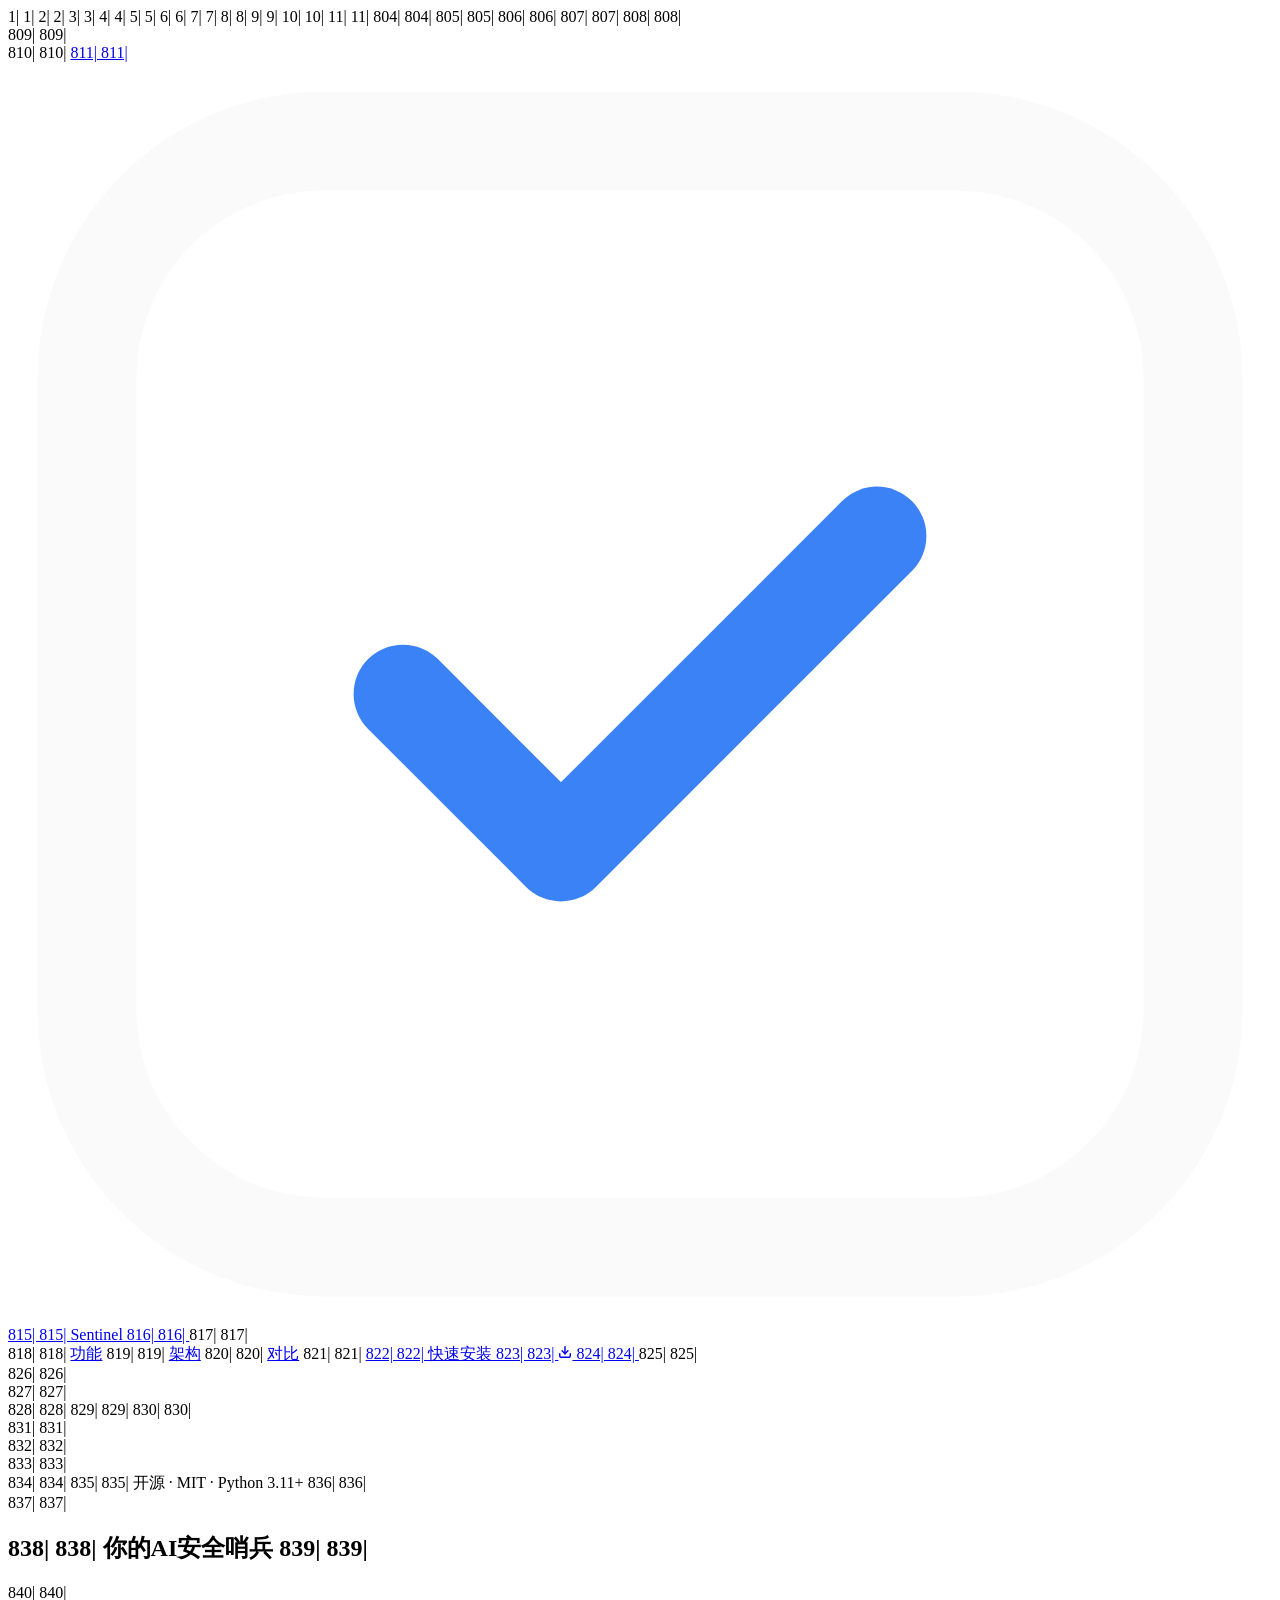
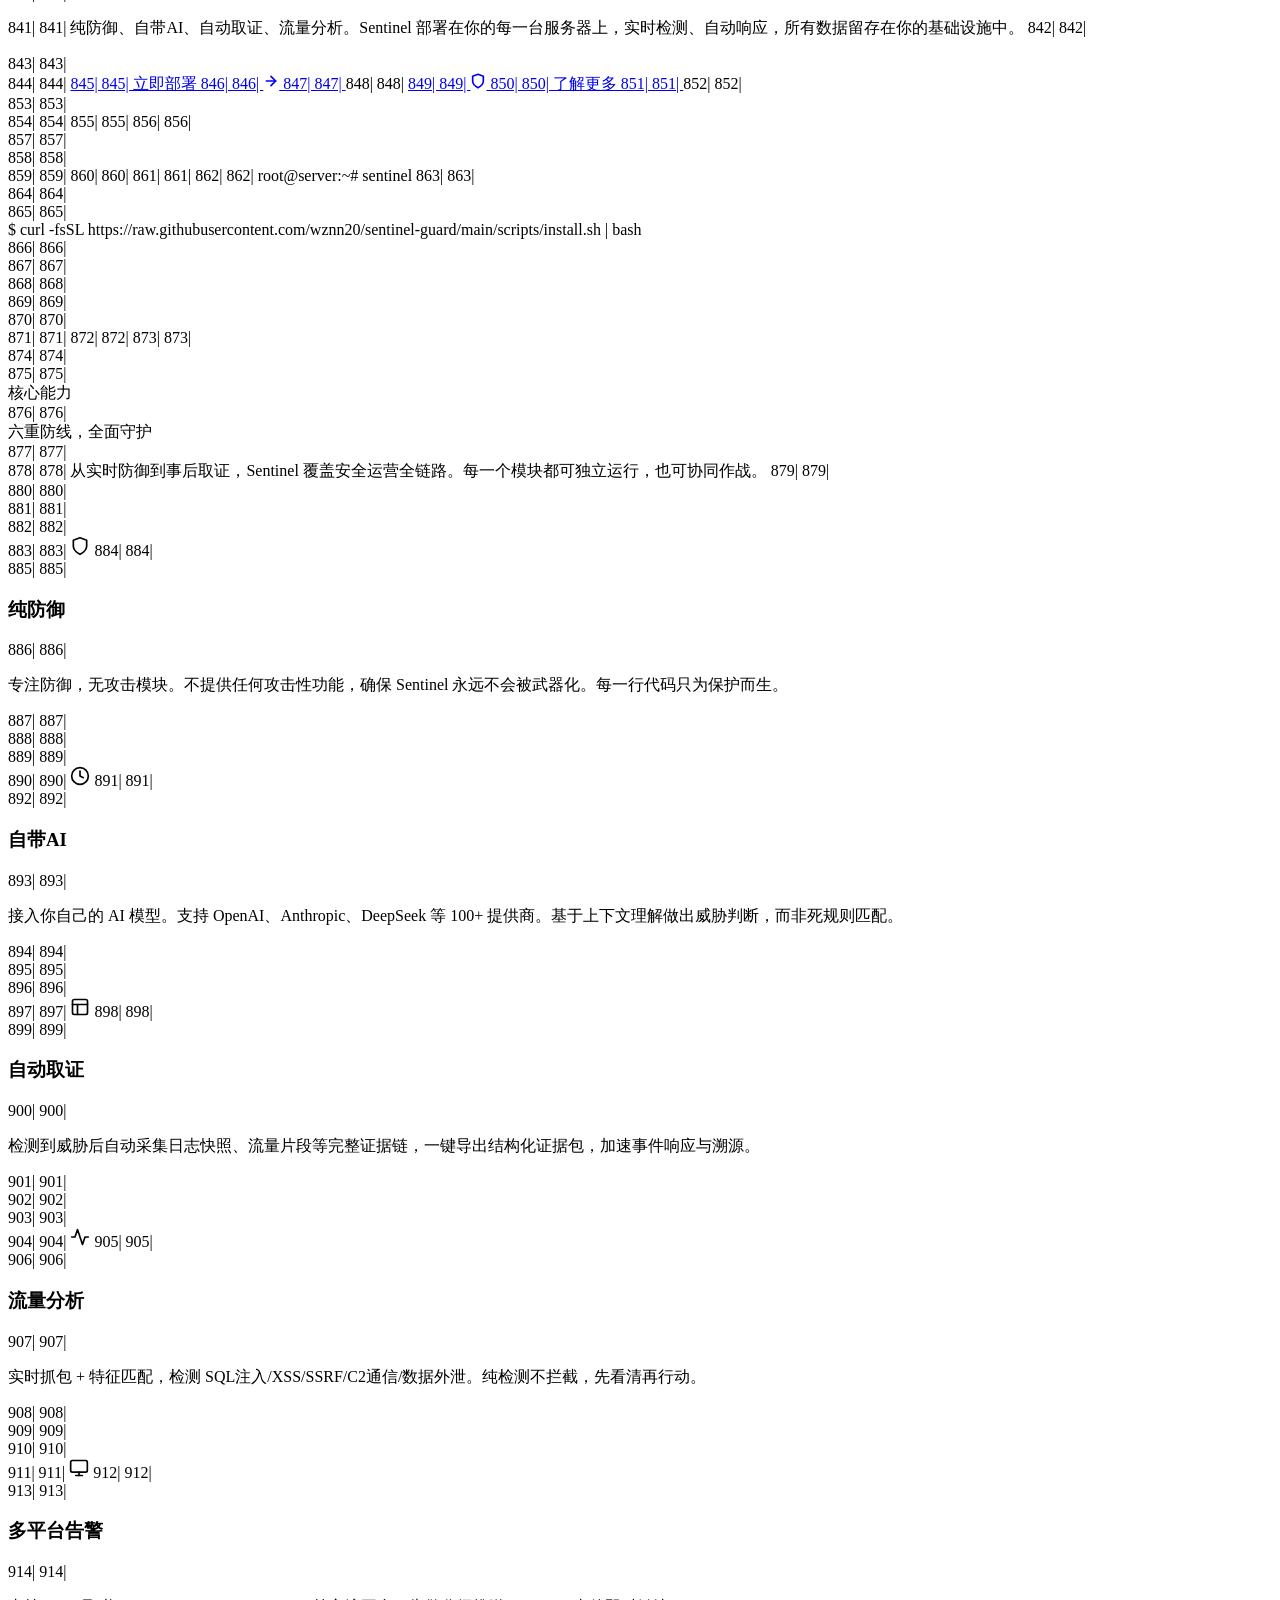
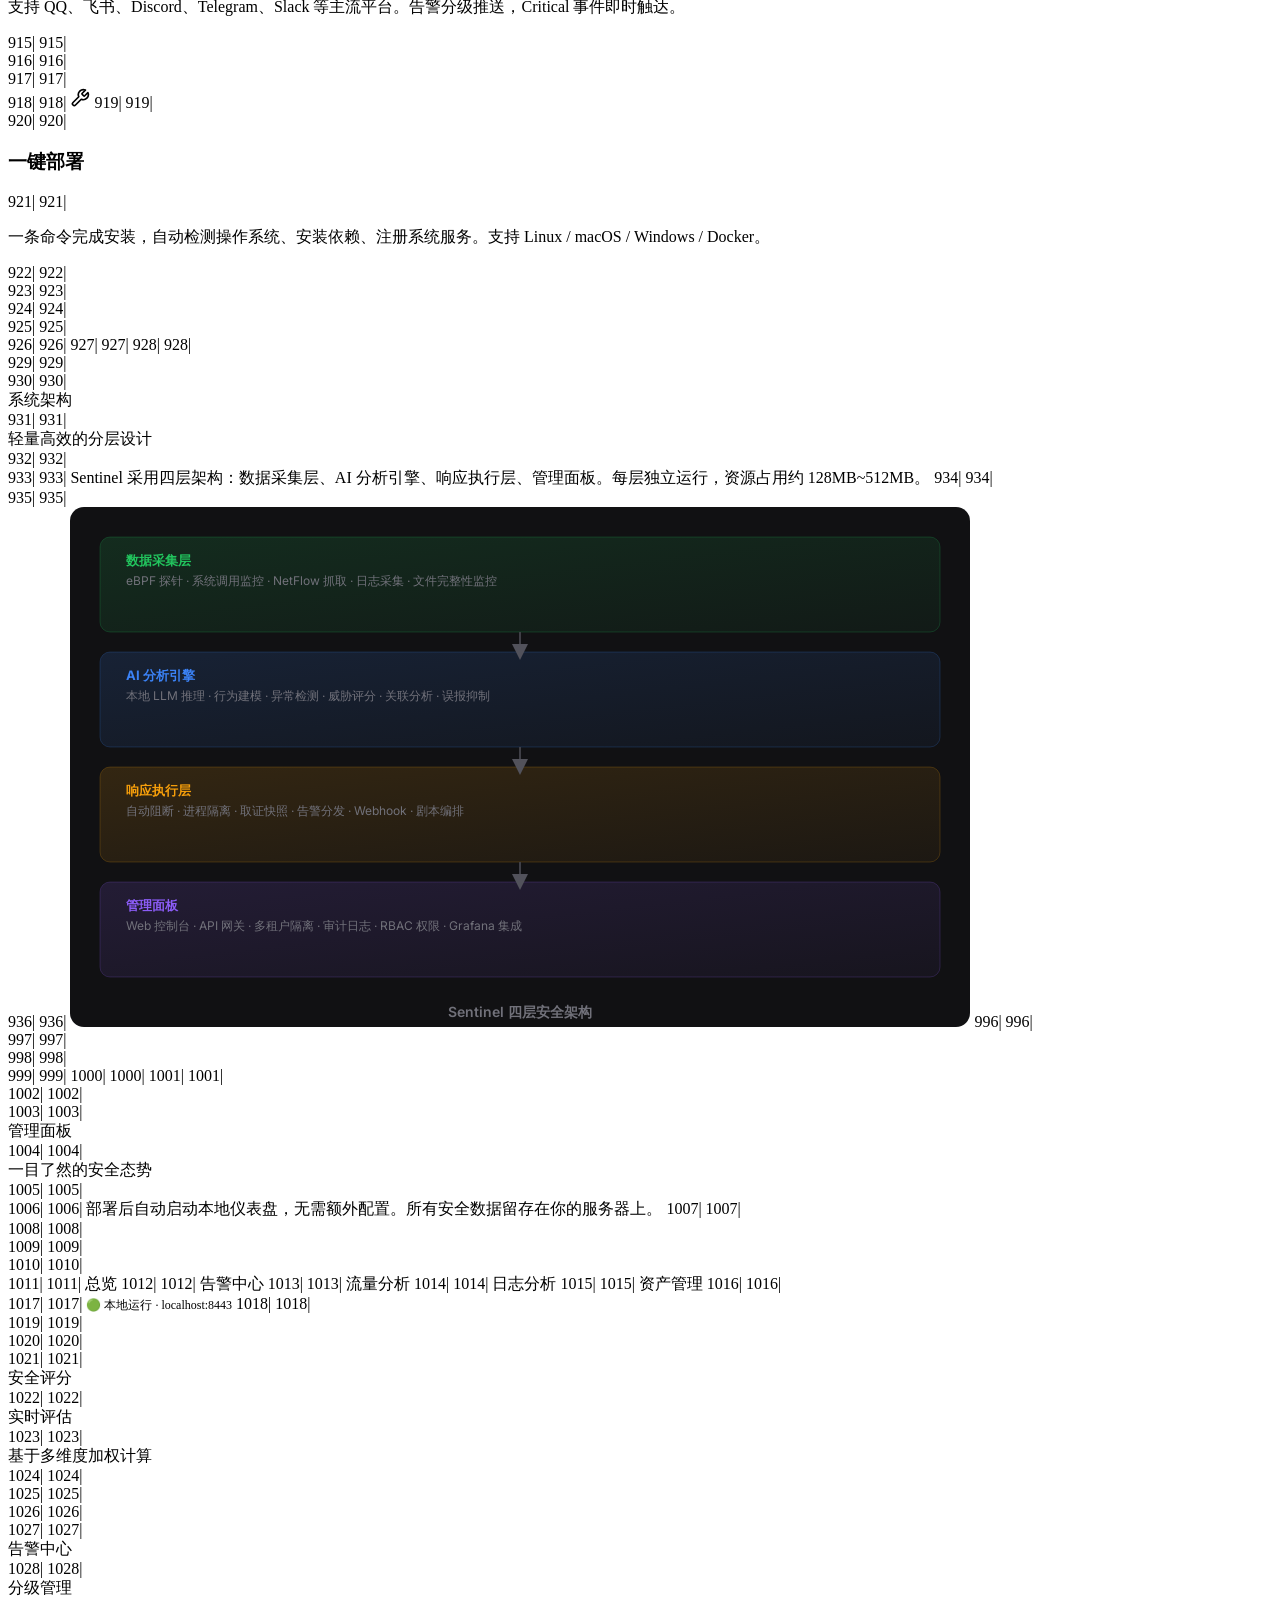
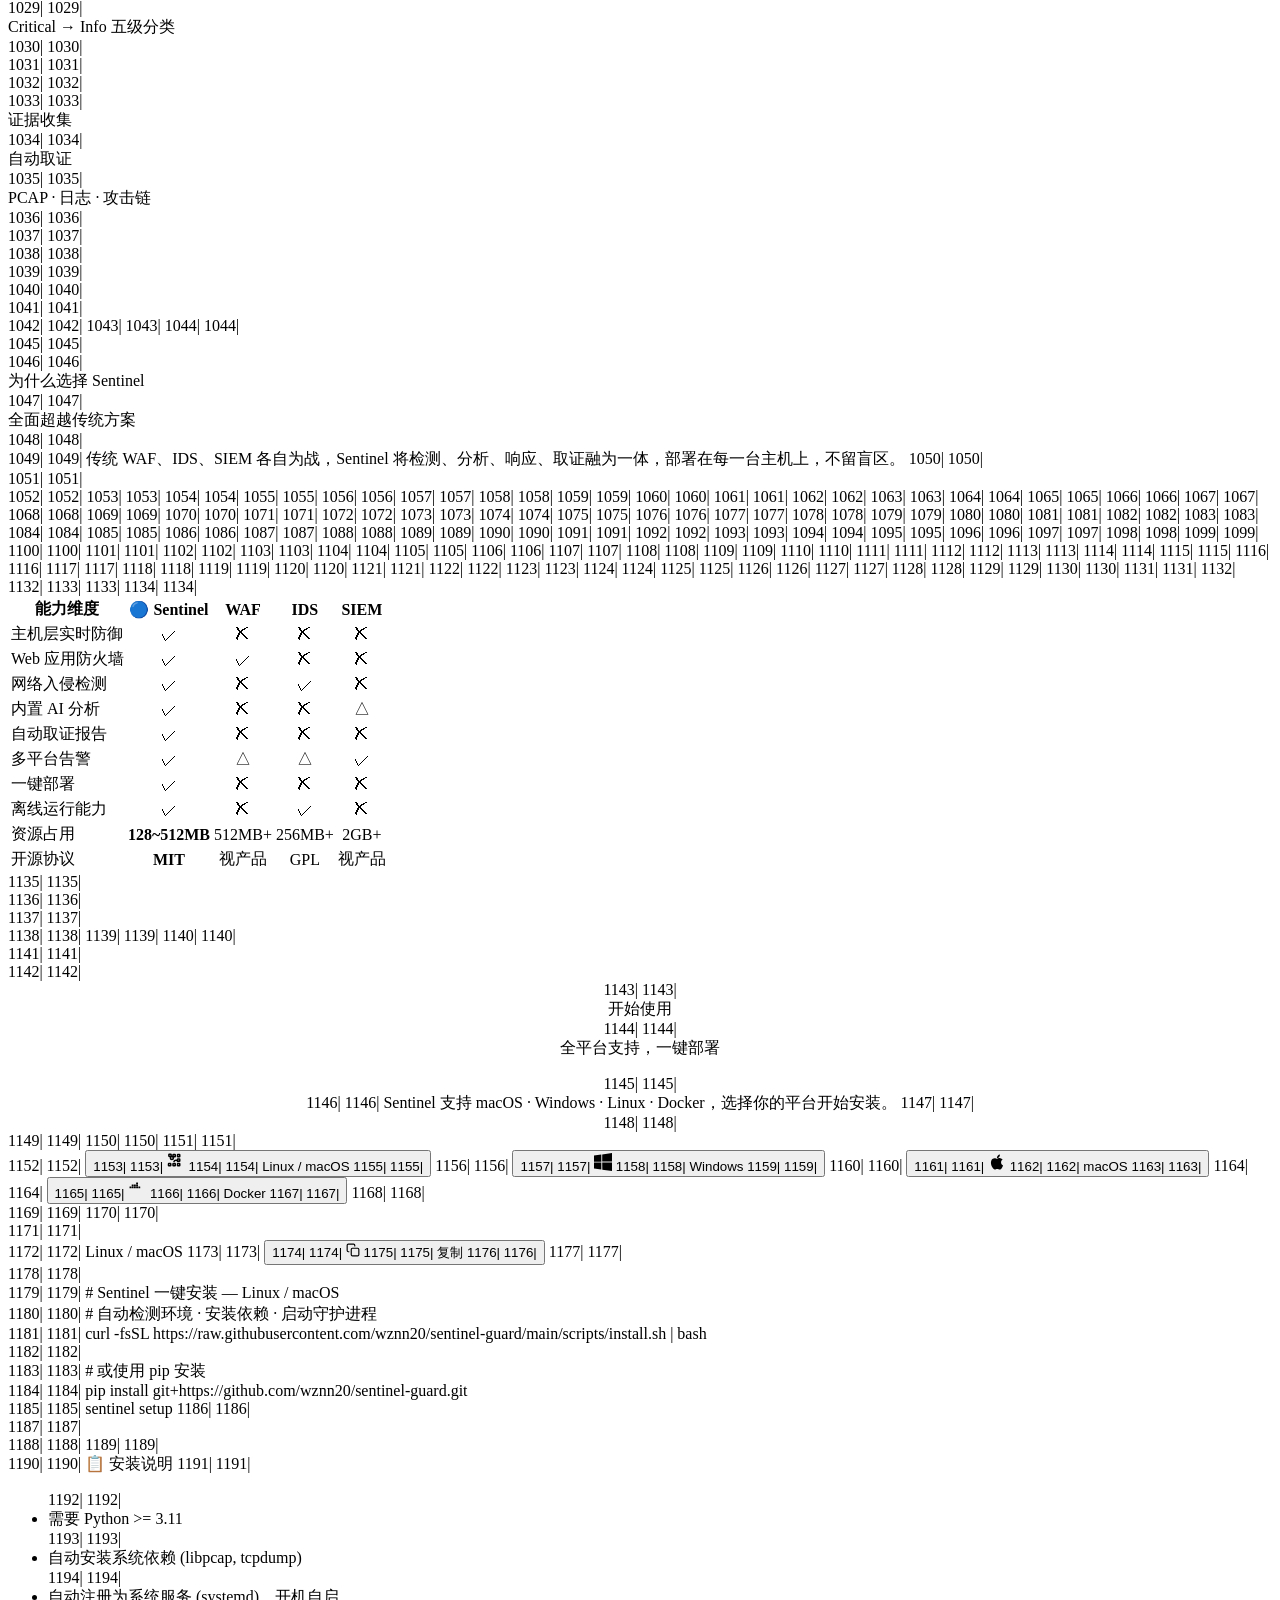
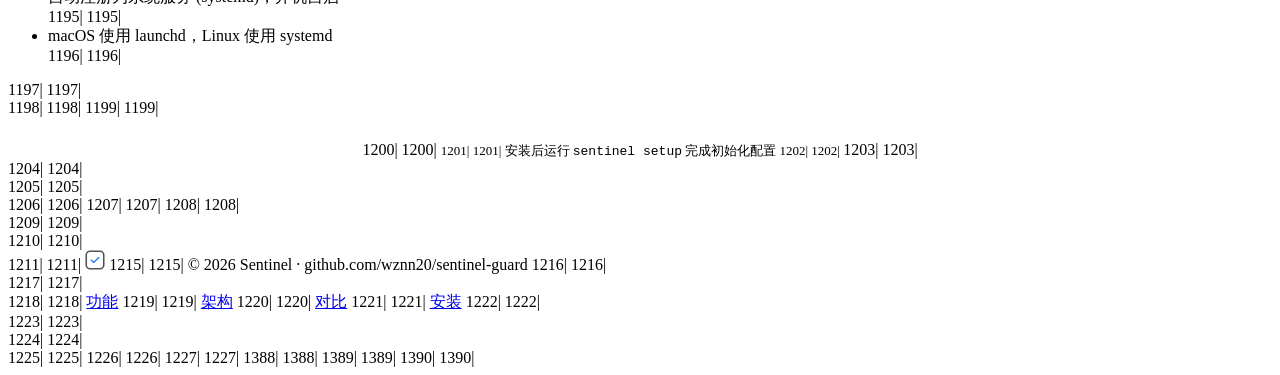
==== commit 3c274d3d: "docs: real GitHub links, README, install commands" ====
--- a/sentinel_download_site/index.html
+++ b/sentinel_download_site/index.html
@@ -1,1390 +1,1390 @@
-     1|<!DOCTYPE html>
-     2|<html lang="zh-CN">
-     3|<head>
-     4|<meta charset="UTF-8">
-     5|<meta name="viewport" content="width=device-width, initial-scale=1.0">
-     6|<title>Sentinel — 你的AI安全哨兵 | sentinel.security</title>
-     7|<meta name="description" content="Sentinel — 纯防御·自带AI·自动取证·流量分析·多平台告警·一键集成。开源AI安全哨兵，守护你的每一台服务器。">
-     8|<link rel="preconnect" href="https://fonts.googleapis.com">
-     9|<link rel="preconnect" href="https://fonts.gstatic.com" crossorigin>
-    10|<link href="https://fonts.googleapis.com/css2?family=Inter:wght@400;500;600;700;800;900&family=JetBrains+Mono:wght@400;500;600&display=swap" rel="stylesheet">
-    11|<style>
-    12|:root {
-    13|  --bg: #0a0a0b;
-    14|  --bg-secondary: #111113;
-    15|  --bg-tertiary: #18181b;
-    16|  --border: #27272a;
-    17|  --border-hover: #3f3f46;
-    18|  --text-primary: #fafafa;
-    19|  --text-secondary: #a1a1aa;
-    20|  --text-tertiary: #71717a;
-    21|  --accent: #3b82f6;
-    22|  --accent-glow: rgba(59,130,246,0.15);
-    23|  --green: #22c55e;
-    24|  --green-glow: rgba(34,197,94,0.15);
-    25|  --red: #ef4444;
-    26|  --red-glow: rgba(239,68,68,0.1);
-    27|  --amber: #f59e0b;
-    28|  --radius: 12px;
-    29|  --radius-sm: 8px;
-    30|  --radius-lg: 16px;
-    31|  --max-width: 1200px;
-    32|}
-    33|
-    34|* { margin: 0; padding: 0; box-sizing: border-box; }
-    35|
-    36|html {
-    37|  scroll-behavior: smooth;
-    38|  background: var(--bg);
-    39|}
-    40|
-    41|body {
-    42|  font-family: 'Inter', -apple-system, BlinkMacSystemFont, 'Segoe UI', sans-serif;
-    43|  background: var(--bg);
-    44|  color: var(--text-primary);
-    45|  line-height: 1.6;
-    46|  -webkit-font-smoothing: antialiased;
-    47|  -moz-osx-font-smoothing: grayscale;
-    48|  overflow-x: hidden;
-    49|}
-    50|
-    51|/* ── Ambient background ── */
-    52|body::before {
-    53|  content: '';
-    54|  position: fixed;
-    55|  inset: 0;
-    56|  background:
-    57|    radial-gradient(ellipse 80% 50% at 50% -20%, rgba(59,130,246,0.04), transparent),
-    58|    radial-gradient(ellipse 60% 40% at 80% 80%, rgba(34,197,94,0.03), transparent);
-    59|  pointer-events: none;
-    60|  z-index: 0;
-    61|}
-    62|
-    63|/* ── Container ── */
-    64|.container {
-    65|  max-width: var(--max-width);
-    66|  margin: 0 auto;
-    67|  padding: 0 24px;
-    68|  position: relative;
-    69|  z-index: 1;
-    70|}
-    71|
-    72|/* ── Nav ── */
-    73|nav {
-    74|  position: fixed;
-    75|  top: 0;
-    76|  left: 0;
-    77|  right: 0;
-    78|  z-index: 100;
-    79|  padding: 16px 0;
-    80|  transition: background 0.3s, backdrop-filter 0.3s, border 0.3s;
-    81|}
-    82|nav.scrolled {
-    83|  background: rgba(10,10,11,0.85);
-    84|  backdrop-filter: blur(16px) saturate(180%);
-    85|  -webkit-backdrop-filter: blur(16px) saturate(180%);
-    86|  border-bottom: 1px solid var(--border);
-    87|}
-    88|.nav-inner {
-    89|  max-width: var(--max-width);
-    90|  margin: 0 auto;
-    91|  padding: 0 24px;
-    92|  display: flex;
-    93|  align-items: center;
-    94|  justify-content: space-between;
-    95|}
-    96|.nav-logo {
-    97|  display: flex;
-    98|  align-items: center;
-    99|  gap: 10px;
-   100|  font-weight: 700;
-   101|  font-size: 20px;
-   102|  color: var(--text-primary);
-   103|  text-decoration: none;
-   104|  letter-spacing: -0.02em;
-   105|}
-   106|.nav-logo svg { width: 28px; height: 28px; }
-   107|.nav-links {
-   108|  display: flex;
-   109|  align-items: center;
-   110|  gap: 32px;
-   111|}
-   112|.nav-links a {
-   113|  color: var(--text-secondary);
-   114|  text-decoration: none;
-   115|  font-size: 14px;
-   116|  font-weight: 500;
-   117|  transition: color 0.2s;
-   118|  letter-spacing: -0.01em;
-   119|}
-   120|.nav-links a:hover { color: var(--text-primary); }
-   121|.nav-cta {
-   122|  display: inline-flex;
-   123|  align-items: center;
-   124|  gap: 6px;
-   125|  padding: 8px 18px;
-   126|  background: var(--text-primary);
-   127|  color: var(--bg) !important;
-   128|  border-radius: 9999px;
-   129|  font-weight: 600;
-   130|  font-size: 13px;
-   131|  transition: opacity 0.2s, transform 0.2s;
-   132|}
-   133|.nav-cta:hover {
-   134|  opacity: 0.9;
-   135|  transform: translateY(-1px);
-   136|}
-   137|
-   138|/* ── Hero ── */
-   139|.hero {
-   140|  padding: 160px 0 80px;
-   141|  position: relative;
-   142|  z-index: 1;
-   143|}
-   144|.hero-content {
-   145|  text-align: center;
-   146|  max-width: 780px;
-   147|  margin: 0 auto;
-   148|}
-   149|.hero-badge {
-   150|  display: inline-flex;
-   151|  align-items: center;
-   152|  gap: 8px;
-   153|  padding: 6px 16px;
-   154|  background: var(--bg-tertiary);
-   155|  border: 1px solid var(--border);
-   156|  border-radius: 9999px;
-   157|  font-size: 13px;
-   158|  font-weight: 500;
-   159|  color: var(--text-secondary);
-   160|  margin-bottom: 32px;
-   161|  letter-spacing: -0.01em;
-   162|}
-   163|.hero-badge .dot {
-   164|  width: 7px;
-   165|  height: 7px;
-   166|  border-radius: 50%;
-   167|  background: var(--green);
-   168|  box-shadow: 0 0 8px var(--green);
-   169|  animation: pulse-dot 2s ease-in-out infinite;
-   170|}
-   171|@keyframes pulse-dot {
-   172|  0%, 100% { opacity: 1; box-shadow: 0 0 8px var(--green); }
-   173|  50% { opacity: 0.5; box-shadow: 0 0 3px var(--green); }
-   174|}
-   175|.hero h1 {
-   176|  font-size: clamp(48px, 8vw, 72px);
-   177|  font-weight: 900;
-   178|  letter-spacing: -0.03em;
-   179|  line-height: 1.05;
-   180|  margin-bottom: 24px;
-   181|  /* Single accent word only */
-   182|}
-   183|.hero h1 .accent {
-   184|  background: linear-gradient(135deg, #60a5fa, #3b82f6 50%, #2563eb);
-   185|  -webkit-background-clip: text;
-   186|  -webkit-text-fill-color: transparent;
-   187|  background-clip: text;
-   188|}
-   189|.hero p {
-   190|  font-size: 18px;
-   191|  color: var(--text-secondary);
-   192|  max-width: 560px;
-   193|  margin: 0 auto 40px;
-   194|  line-height: 1.7;
-   195|  letter-spacing: -0.01em;
-   196|}
-   197|.hero-actions {
-   198|  display: flex;
-   199|  align-items: center;
-   200|  justify-content: center;
-   201|  gap: 14px;
-   202|  flex-wrap: wrap;
-   203|}
-   204|.btn-primary {
-   205|  display: inline-flex;
-   206|  align-items: center;
-   207|  gap: 8px;
-   208|  padding: 14px 28px;
-   209|  background: var(--text-primary);
-   210|  color: var(--bg);
-   211|  border-radius: 9999px;
-   212|  font-weight: 600;
-   213|  font-size: 15px;
-   214|  text-decoration: none;
-   215|  transition: opacity 0.2s, transform 0.2s;
-   216|  letter-spacing: -0.01em;
-   217|}
-   218|.btn-primary:hover { opacity: 0.9; transform: translateY(-2px); }
-   219|.btn-secondary {
-   220|  display: inline-flex;
-   221|  align-items: center;
-   222|  gap: 8px;
-   223|  padding: 14px 28px;
-   224|  background: var(--bg-tertiary);
-   225|  color: var(--text-primary);
-   226|  border: 1px solid var(--border);
-   227|  border-radius: 9999px;
-   228|  font-weight: 600;
-   229|  font-size: 15px;
-   230|  text-decoration: none;
-   231|  transition: border-color 0.2s, background 0.2s;
-   232|  letter-spacing: -0.01em;
-   233|}
-   234|.btn-secondary:hover { border-color: var(--border-hover); background: var(--border); }
-   235|
-   236|/* ── Terminal ── */
-   237|.terminal-wrapper {
-   238|  max-width: 720px;
-   239|  margin: 60px auto 0;
-   240|  position: relative;
-   241|}
-   242|.terminal {
-   243|  background: #0d0d10;
-   244|  border: 1px solid var(--border);
-   245|  border-radius: var(--radius-lg);
-   246|  overflow: hidden;
-   247|  box-shadow: 0 0 0 1px rgba(255,255,255,0.03), 0 20px 60px rgba(0,0,0,0.5);
-   248|  position: relative;
-   249|}
-   250|.terminal::before {
-   251|  content: '';
-   252|  position: absolute;
-   253|  inset: 0;
-   254|  border-radius: var(--radius-lg);
-   255|  background: radial-gradient(ellipse at 20% 0%, rgba(59,130,246,0.06), transparent 60%);
-   256|  pointer-events: none;
-   257|  z-index: 2;
-   258|}
-   259|.terminal-header {
-   260|  display: flex;
-   261|  align-items: center;
-   262|  gap: 8px;
-   263|  padding: 14px 18px;
-   264|  background: #131317;
-   265|  border-bottom: 1px solid var(--border);
-   266|  position: relative;
-   267|  z-index: 3;
-   268|}
-   269|.terminal-dot {
-   270|  width: 11px;
-   271|  height: 11px;
-   272|  border-radius: 50%;
-   273|}
-   274|.terminal-dot.red { background: #ff5f57; }
-   275|.terminal-dot.yellow { background: #febc2e; }
-   276|.terminal-dot.green { background: #28c840; }
-   277|.terminal-title {
-   278|  margin-left: 8px;
-   279|  font-family: 'JetBrains Mono', monospace;
-   280|  font-size: 12px;
-   281|  color: var(--text-tertiary);
-   282|  letter-spacing: 0.02em;
-   283|}
-   284|.terminal-body {
-   285|  padding: 20px 22px;
-   286|  font-family: 'JetBrains Mono', 'Fira Code', monospace;
-   287|  font-size: 13px;
-   288|  line-height: 1.8;
-   289|  position: relative;
-   290|  z-index: 3;
-   291|  overflow: hidden;
-   292|  min-height: 260px;
-   293|}
-   294|.terminal-line {
-   295|  display: flex;
-   296|  gap: 0;
-   297|  white-space: pre-wrap;
-   298|  word-break: break-all;
-   299|}
-   300|.terminal-line .prompt { color: var(--green); }
-   301|.terminal-line .cmd { color: var(--text-primary); }
-   302|.terminal-line .output { color: var(--text-secondary); }
-   303|.terminal-line .output-dim { color: var(--text-tertiary); }
-   304|.terminal-line .highlight { color: var(--accent); }
-   305|.terminal-line .warn { color: var(--amber); }
-   306|.terminal-line .success { color: var(--green); }
-   307|.terminal-line .blink-cursor::after {
-   308|  content: '▊';
-   309|  animation: blink 1s step-end infinite;
-   310|  color: var(--text-primary);
-   311|}
-   312|@keyframes blink { 0%, 100% { opacity: 1; } 50% { opacity: 0; } }
-   313|.terminal-line .fade-in {
-   314|  animation: fadeIn 0.3s ease-out forwards;
-   315|  opacity: 0;
-   316|}
-   317|@keyframes fadeIn { to { opacity: 1; } }
-   318|
-   319|/* ── Section titles ── */
-   320|.section {
-   321|  padding: 100px 0;
-   322|  position: relative;
-   323|  z-index: 1;
-   324|}
-   325|.section-label {
-   326|  font-size: 13px;
-   327|  font-weight: 600;
-   328|  letter-spacing: 0.04em;
-   329|  text-transform: uppercase;
-   330|  color: var(--accent);
-   331|  margin-bottom: 12px;
-   332|}
-   333|.section-title {
-   334|  font-size: clamp(32px, 5vw, 44px);
-   335|  font-weight: 800;
-   336|  letter-spacing: -0.03em;
-   337|  line-height: 1.15;
-   338|  margin-bottom: 16px;
-   339|  color: var(--text-primary);
-   340|}
-   341|.section-desc {
-   342|  font-size: 17px;
-   343|  color: var(--text-secondary);
-   344|  max-width: 600px;
-   345|  line-height: 1.7;
-   346|  letter-spacing: -0.01em;
-   347|}
-   348|
-   349|/* ── Features Grid ── */
-   350|.features-grid {
-   351|  display: grid;
-   352|  grid-template-columns: repeat(3, 1fr);
-   353|  gap: 1px;
-   354|  margin-top: 56px;
-   355|  background: var(--border);
-   356|  border: 1px solid var(--border);
-   357|  border-radius: var(--radius-lg);
-   358|  overflow: hidden;
-   359|}
-   360|.feature-card {
-   361|  background: var(--bg-secondary);
-   362|  padding: 32px 28px;
-   363|  transition: background 0.2s;
-   364|  position: relative;
-   365|}
-   366|.feature-card:hover { background: var(--bg-tertiary); }
-   367|.feature-icon {
-   368|  width: 40px;
-   369|  height: 40px;
-   370|  display: flex;
-   371|  align-items: center;
-   372|  justify-content: center;
-   373|  background: var(--accent-glow);
-   374|  border: 1px solid rgba(59,130,246,0.2);
-   375|  border-radius: var(--radius-sm);
-   376|  margin-bottom: 18px;
-   377|  color: var(--accent);
-   378|}
-   379|.feature-card h3 {
-   380|  font-size: 17px;
-   381|  font-weight: 700;
-   382|  letter-spacing: -0.02em;
-   383|  margin-bottom: 8px;
-   384|  color: var(--text-primary);
-   385|}
-   386|.feature-card p {
-   387|  font-size: 14px;
-   388|  color: var(--text-secondary);
-   389|  line-height: 1.6;
-   390|  letter-spacing: -0.01em;
-   391|}
-   392|
-   393|/* ── Architecture ── */
-   394|.arch-wrapper {
-   395|  margin-top: 56px;
-   396|  background: var(--bg-secondary);
-   397|  border: 1px solid var(--border);
-   398|  border-radius: var(--radius-lg);
-   399|  padding: 48px;
-   400|  display: flex;
-   401|  justify-content: center;
-   402|  overflow-x: auto;
-   403|}
-   404|.arch-svg { max-width: 100%; height: auto; }
-   405|
-   406|/* ── Dashboard Preview ── */
-   407|.dashboard-preview {
-   408|  margin-top: 56px;
-   409|  background: var(--bg-secondary);
-   410|  border: 1px solid var(--border);
-   411|  border-radius: var(--radius-lg);
-   412|  overflow: hidden;
-   413|  position: relative;
-   414|}
-   415|.dashboard-preview::before {
-   416|  content: '';
-   417|  position: absolute;
-   418|  inset: 0;
-   419|  background: radial-gradient(ellipse at 30% 0%, rgba(59,130,246,0.04), transparent 50%);
-   420|  pointer-events: none;
-   421|  z-index: 1;
-   422|}
-   423|.dashboard-header {
-   424|  display: flex;
-   425|  align-items: center;
-   426|  justify-content: space-between;
-   427|  padding: 16px 20px;
-   428|  background: #131317;
-   429|  border-bottom: 1px solid var(--border);
-   430|  position: relative;
-   431|  z-index: 2;
-   432|}
-   433|.dashboard-tabs {
-   434|  display: flex;
-   435|  gap: 4px;
-   436|}
-   437|.dashboard-tab {
-   438|  padding: 6px 14px;
-   439|  border-radius: 6px;
-   440|  font-size: 13px;
-   441|  font-weight: 500;
-   442|  color: var(--text-tertiary);
-   443|  background: transparent;
-   444|  border: none;
-   445|  cursor: default;
-   446|  transition: color 0.2s, background 0.2s;
-   447|  letter-spacing: -0.01em;
-   448|}
-   449|.dashboard-tab.active {
-   450|  color: var(--text-primary);
-   451|  background: var(--bg-tertiary);
-   452|}
-   453|.dashboard-body {
-   454|  display: grid;
-   455|  grid-template-columns: 1fr 1fr 1fr;
-   456|  gap: 20px;
-   457|  padding: 24px;
-   458|  position: relative;
-   459|  z-index: 2;
-   460|}
-   461|.stat-card {
-   462|  background: var(--bg-tertiary);
-   463|  border: 1px solid var(--border);
-   464|  border-radius: var(--radius);
-   465|  padding: 20px;
-   466|}
-   467|.stat-label {
-   468|  font-size: 12px;
-   469|  font-weight: 500;
-   470|  color: var(--text-tertiary);
-   471|  text-transform: uppercase;
-   472|  letter-spacing: 0.03em;
-   473|  margin-bottom: 8px;
-   474|}
-   475|.stat-value {
-   476|  font-size: 32px;
-   477|  font-weight: 800;
-   478|  letter-spacing: -0.03em;
-   479|  color: var(--text-primary);
-   480|  line-height: 1;
-   481|}
-   482|.stat-value.success { color: var(--green); }
-   483|.stat-change {
-   484|  font-size: 12px;
-   485|  color: var(--text-tertiary);
-   486|  margin-top: 4px;
-   487|}
-   488|.stat-change.up { color: var(--green); }
-   489|.stat-change.down { color: var(--red); }
-   490|.stat-bar {
-   491|  height: 4px;
-   492|  border-radius: 2px;
-   493|  margin-top: 12px;
-   494|  background: var(--border);
-   495|  overflow: hidden;
-   496|}
-   497|.stat-bar-fill {
-   498|  height: 100%;
-   499|  border-radius: 2px;
-   500|  transition: width 0.6s ease;
-   501|}
-   502|
-   503|/* ── Comparison Table ── */
-   504|.comparison-table-wrap {
-   505|  margin-top: 56px;
-   506|  background: var(--bg-secondary);
-   507|  border: 1px solid var(--border);
-   508|  border-radius: var(--radius-lg);
-   509|  overflow-x: auto;
-   510|  padding: 2px;
-   511|}
-   512|.comparison-table {
-   513|  width: 100%;
-   514|  border-collapse: collapse;
-   515|  font-size: 14px;
-   516|}
-   517|.comparison-table th,
-   518|.comparison-table td {
-   519|  padding: 16px 20px;
-   520|  text-align: left;
-   521|  border-bottom: 1px solid var(--border);
-   522|}
-   523|.comparison-table th {
-   524|  font-weight: 600;
-   525|  font-size: 13px;
-   526|  color: var(--text-secondary);
-   527|  letter-spacing: 0.02em;
-   528|  background: #131317;
-   529|}
-   530|.comparison-table th:first-child {
-   531|  border-radius: var(--radius-lg) 0 0 0;
-   532|}
-   533|.comparison-table th:last-child {
-   534|  border-radius: 0 var(--radius-lg) 0 0;
-   535|}
-   536|.comparison-table td {
-   537|  color: var(--text-secondary);
-   538|}
-   539|.comparison-table tr:last-child td {
-   540|  border-bottom: none;
-   541|}
-   542|.comparison-table .col-sentinel {
-   543|  color: var(--accent);
-   544|  font-weight: 600;
-   545|}
-   546|.check {
-   547|  display: inline-flex;
-   548|  align-items: center;
-   549|  justify-content: center;
-   550|  width: 20px;
-   551|  height: 20px;
-   552|  border-radius: 50%;
-   553|  background: var(--green-glow);
-   554|  color: var(--green);
-   555|  font-size: 12px;
-   556|}
-   557|.cross {
-   558|  display: inline-flex;
-   559|  align-items: center;
-   560|  justify-content: center;
-   561|  width: 20px;
-   562|  height: 20px;
-   563|  border-radius: 50%;
-   564|  background: var(--red-glow);
-   565|  color: var(--red);
-   566|  font-size: 12px;
-   567|}
-   568|.partial {
-   569|  display: inline-flex;
-   570|  align-items: center;
-   571|  justify-content: center;
-   572|  width: 20px;
-   573|  height: 20px;
-   574|  border-radius: 50%;
-   575|  background: rgba(245,158,11,0.1);
-   576|  color: var(--amber);
-   577|  font-size: 12px;
-   578|}
-   579|
-   580|/* ── Install Section ── */
-   581|.install-section {
-   582|  padding: 80px 0 100px;
-   583|  position: relative;
-   584|  z-index: 1;
-   585|}
-   586|.install-card {
-   587|  background: var(--bg-secondary);
-   588|  border: 1px solid var(--border);
-   589|  border-radius: 12px;
-   590|  overflow: hidden;
-   591|  max-width: 720px;
-   592|  margin: 0 auto;
-   593|}
-   594|
-   595|/* ── OS Selector ── */
-   596|.os-selector {
-   597|  display: flex;
-   598|  justify-content: center;
-   599|  gap: 6px;
-   600|  margin-bottom: 24px;
-   601|  flex-wrap: wrap;
-   602|}
-   603|.os-tab {
-   604|  display: inline-flex;
-   605|  align-items: center;
-   606|  gap: 8px;
-   607|  padding: 8px 18px;
-   608|  background: var(--bg-secondary);
-   609|  border: 1px solid var(--border);
-   610|  border-radius: 9999px;
-   611|  font-size: 13px;
-   612|  font-weight: 500;
-   613|  color: var(--text-tertiary);
-   614|  cursor: pointer;
-   615|  transition: all 0.2s;
-   616|  font-family: inherit;
-   617|  letter-spacing: -0.01em;
-   618|}
-   619|.os-tab:hover { color: var(--text-primary); border-color: var(--text-tertiary); }
-   620|.os-tab.active {
-   621|  background: rgba(59,130,246,0.12);
-   622|  border-color: rgba(59,130,246,0.3);
-   623|  color: var(--accent);
-   624|}
-   625|.os-tab svg { flex-shrink: 0; }
-   626|
-   627|.install-notes {
-   628|  max-width: 720px;
-   629|  margin: 20px auto 0;
-   630|  padding: 16px 20px;
-   631|  background: var(--bg-secondary);
-   632|  border: 1px solid var(--border);
-   633|  border-radius: 10px;
-   634|  font-size: 13px;
-   635|  color: var(--text-secondary);
-   636|}
-   637|.install-notes .note-title {
-   638|  font-weight: 600;
-   639|  color: var(--text-primary);
-   640|  display: block;
-   641|  margin-bottom: 8px;
-   642|  font-size: 13px;
-   643|}
-   644|.install-notes ul {
-   645|  margin: 0;
-   646|  padding-left: 18px;
-   647|}
-   648|.install-notes li {
-   649|  margin-bottom: 4px;
-   650|  line-height: 1.6;
-   651|}
-   652|.install-notes li:last-child { margin-bottom: 0; }
-   653|.install-card-header {
-   654|  display: flex;
-   655|  align-items: center;
-   656|  justify-content: space-between;
-   657|  padding: 14px 20px;
-   658|  background: #131317;
-   659|  border-bottom: 1px solid var(--border);
-   660|}
-   661|.install-card-title {
-   662|  font-size: 13px;
-   663|  font-weight: 600;
-   664|  color: var(--text-secondary);
-   665|  letter-spacing: 0.02em;
-   666|}
-   667|.code-block {
-   668|  position: relative;
-   669|  padding: 22px 24px;
-   670|  font-family: 'JetBrains Mono', monospace;
-   671|  font-size: 13px;
-   672|  line-height: 1.8;
-   673|  color: var(--text-primary);
-   674|  overflow-x: auto;
-   675|  background: #0d0d10;
-   676|}
-   677|.code-block .comment { color: var(--text-tertiary); font-style: italic; }
-   678|.code-block .cmd-highlight { color: var(--green); }
-   679|.copy-btn {
-   680|  display: inline-flex;
-   681|  align-items: center;
-   682|  gap: 6px;
-   683|  padding: 6px 12px;
-   684|  background: var(--bg-tertiary);
-   685|  border: 1px solid var(--border);
-   686|  border-radius: 6px;
-   687|  color: var(--text-secondary);
-   688|  font-size: 12px;
-   689|  font-family: 'Inter', sans-serif;
-   690|  font-weight: 500;
-   691|  cursor: pointer;
-   692|  transition: border-color 0.2s, color 0.2s;
-   693|  letter-spacing: -0.01em;
-   694|}
-   695|.copy-btn:hover { border-color: var(--border-hover); color: var(--text-primary); }
-   696|.copy-btn.copied { color: var(--green); border-color: rgba(34,197,94,0.3); }
-   697|
-   698|/* ── Footer ── */
-   699|footer {
-   700|  border-top: 1px solid var(--border);
-   701|  padding: 48px 0;
-   702|  position: relative;
-   703|  z-index: 1;
-   704|}
-   705|.footer-inner {
-   706|  max-width: var(--max-width);
-   707|  margin: 0 auto;
-   708|  padding: 0 24px;
-   709|  display: flex;
-   710|  align-items: center;
-   711|  justify-content: space-between;
-   712|  flex-wrap: wrap;
-   713|  gap: 24px;
-   714|}
-   715|.footer-left {
-   716|  display: flex;
-   717|  align-items: center;
-   718|  gap: 10px;
-   719|}
-   720|.footer-left span {
-   721|  font-size: 14px;
-   722|  color: var(--text-tertiary);
-   723|  letter-spacing: -0.01em;
-   724|}
-   725|.footer-right {
-   726|  display: flex;
-   727|  align-items: center;
-   728|  gap: 24px;
-   729|}
-   730|.footer-right a {
-   731|  font-size: 14px;
-   732|  color: var(--text-tertiary);
-   733|  text-decoration: none;
-   734|  transition: color 0.2s;
-   735|  letter-spacing: -0.01em;
-   736|}
-   737|.footer-right a:hover { color: var(--text-primary); }
-   738|.github-stars {
-   739|  display: inline-flex;
-   740|  align-items: center;
-   741|  gap: 8px;
-   742|  padding: 6px 14px;
-   743|  background: var(--bg-tertiary);
-   744|  border: 1px solid var(--border);
-   745|  border-radius: 9999px;
-   746|  font-size: 13px;
-   747|  font-weight: 500;
-   748|  color: var(--text-secondary);
-   749|  letter-spacing: -0.01em;
-   750|}
-   751|.github-stars svg { width: 16px; height: 16px; }
-   752|
-   753|/* ── Responsive ── */
-   754|@media (max-width: 768px) {
-   755|  .features-grid {
-   756|    grid-template-columns: 1fr;
-   757|  }
-   758|  .dashboard-body {
-   759|    grid-template-columns: 1fr;
-   760|  }
-   761|  .arch-wrapper {
-   762|    padding: 24px;
-   763|  }
-   764|  .hero h1 {
-   765|    font-size: clamp(36px, 11vw, 48px);
-   766|  }
-   767|  .hero {
-   768|    padding: 120px 0 60px;
-   769|  }
-   770|  .section {
-   771|    padding: 64px 0;
-   772|  }
-   773|  .nav-links {
-   774|    gap: 16px;
-   775|  }
-   776|  .nav-links a:not(.nav-cta) {
-   777|    display: none;
-   778|  }
-   779|  .comparison-table th,
-   780|  .comparison-table td {
-   781|    padding: 12px 14px;
-   782|    font-size: 12px;
-   783|  }
-   784|  .footer-inner {
-   785|    flex-direction: column;
-   786|    text-align: center;
-   787|  }
-   788|}
-   789|
-   790|@media (max-width: 480px) {
-   791|  .terminal-body {
-   792|    font-size: 11px;
-   793|    padding: 16px;
-   794|  }
-   795|  .hero-actions {
-   796|    flex-direction: column;
-   797|  }
-   798|  .code-block {
-   799|    font-size: 11px;
-   800|    padding: 16px;
-   801|  }
-   802|}
-   803|</style>
-   804|</head>
-   805|<body>
-   806|
-   807|<!-- Navigation -->
-   808|<nav id="navbar">
-   809|  <div class="nav-inner">
-   810|    <a href="#" class="nav-logo">
-   811|      <svg viewBox="0 0 32 32" fill="none">
-   812|        <rect x="2" y="2" width="28" height="28" rx="6" stroke="#fafafa" stroke-width="2.5"/>
-   813|        <path d="M10 16L14 20L22 12" stroke="#3b82f6" stroke-width="2.5" stroke-linecap="round" stroke-linejoin="round"/>
-   814|      </svg>
-   815|      Sentinel
-   816|    </a>
-   817|    <div class="nav-links">
-   818|      <a href="#features">功能</a>
-   819|      <a href="#architecture">架构</a>
-   820|      <a href="#compare">对比</a>
-   821|      <a href="#install" class="nav-cta">
-   822|        快速安装
-   823|        <svg width="14" height="14" viewBox="0 0 24 24" fill="none" stroke="currentColor" stroke-width="2.5" stroke-linecap="round" stroke-linejoin="round"><path d="M21 15v4a2 2 0 0 1-2 2H5a2 2 0 0 1-2-2v-4"/><polyline points="7 10 12 15 17 10"/><line x1="12" y1="15" x2="12" y2="3"/></svg>
-   824|      </a>
-   825|    </div>
-   826|  </div>
-   827|</nav>
-   828|
-   829|<!-- Hero -->
-   830|<section class="hero">
-   831|  <div class="container">
-   832|    <div class="hero-content">
-   833|      <div class="hero-badge">
-   834|        <span class="dot"></span>
-   835|        开源 · MIT · Python 3.11+
-   836|      </div>
-   837|      <h1>
-   838|        你的<span class="accent">AI安全哨兵</span>
-   839|      </h1>
-   840|      <p>
-   841|        纯防御、自带AI、自动取证、流量分析。Sentinel 部署在你的每一台服务器上，实时检测、自动响应，所有数据留存在你的基础设施中。
-   842|      </p>
-   843|      <div class="hero-actions">
-   844|        <a href="#install" class="btn-primary">
-   845|          立即部署
-   846|          <svg width="16" height="16" viewBox="0 0 24 24" fill="none" stroke="currentColor" stroke-width="2.5" stroke-linecap="round" stroke-linejoin="round"><path d="M5 12h14"/><polyline points="12 5 19 12 12 19"/></svg>
-   847|        </a>
-   848|        <a href="#features" class="btn-secondary">
-   849|          <svg width="16" height="16" viewBox="0 0 24 24" fill="none" stroke="currentColor" stroke-width="2.5" stroke-linecap="round" stroke-linejoin="round"><path d="M12 22s8-4 8-10V5l-8-3-8 3v7c0 6 8 10 8 10z"/></svg>
-   850|          了解更多
-   851|        </a>
-   852|      </div>
-   853|    </div>
-   854|
-   855|    <!-- Animated Terminal -->
-   856|    <div class="terminal-wrapper" id="demo-terminal">
-   857|      <div class="terminal">
-   858|        <div class="terminal-header">
-   859|          <span class="terminal-dot red"></span>
-   860|          <span class="terminal-dot yellow"></span>
-   861|          <span class="terminal-dot green"></span>
-   862|          <span class="terminal-title">root@server:~# sentinel</span>
-   863|        </div>
-   864|        <div class="terminal-body" id="terminal-body">
-   865|          <div class="terminal-line"><span class="prompt">$ </span><span class="cmd">curl -fsSL sentinel.security/install | bash</span></div>
-   866|        </div>
-   867|      </div>
-   868|    </div>
-   869|  </div>
-   870|</section>
-   871|
-   872|<!-- Features -->
-   873|<section class="section" id="features">
-   874|  <div class="container">
-   875|    <div class="section-label">核心能力</div>
-   876|    <div class="section-title">六重防线，全面守护</div>
-   877|    <div class="section-desc">
-   878|      从实时防御到事后取证，Sentinel 覆盖安全运营全链路。每一个模块都可独立运行，也可协同作战。
-   879|    </div>
-   880|    <div class="features-grid">
-   881|      <div class="feature-card">
-   882|        <div class="feature-icon">
-   883|          <svg width="20" height="20" viewBox="0 0 24 24" fill="none" stroke="currentColor" stroke-width="2" stroke-linecap="round" stroke-linejoin="round"><path d="M12 22s8-4 8-10V5l-8-3-8 3v7c0 6 8 10 8 10z"/></svg>
-   884|        </div>
-   885|        <h3>纯防御</h3>
-   886|        <p>专注防御，无攻击模块。不提供任何攻击性功能，确保 Sentinel 永远不会被武器化。每一行代码只为保护而生。</p>
-   887|      </div>
-   888|      <div class="feature-card">
-   889|        <div class="feature-icon">
-   890|          <svg width="20" height="20" viewBox="0 0 24 24" fill="none" stroke="currentColor" stroke-width="2" stroke-linecap="round" stroke-linejoin="round"><circle cx="12" cy="12" r="10"/><path d="M12 6v6l4 2"/></svg>
-   891|        </div>
-   892|        <h3>自带AI</h3>
-   893|        <p>接入你自己的 AI 模型。支持 OpenAI、Anthropic、DeepSeek 等 100+ 提供商。基于上下文理解做出威胁判断，而非死规则匹配。</p>
-   894|      </div>
-   895|      <div class="feature-card">
-   896|        <div class="feature-icon">
-   897|          <svg width="20" height="20" viewBox="0 0 24 24" fill="none" stroke="currentColor" stroke-width="2" stroke-linecap="round" stroke-linejoin="round"><rect x="3" y="3" width="18" height="18" rx="2"/><line x1="3" y1="9" x2="21" y2="9"/><line x1="9" y1="21" x2="9" y2="9"/></svg>
-   898|        </div>
-   899|        <h3>自动取证</h3>
-   900|        <p>检测到威胁后自动采集日志快照、流量片段等完整证据链，一键导出结构化证据包，加速事件响应与溯源。</p>
-   901|      </div>
-   902|      <div class="feature-card">
-   903|        <div class="feature-icon">
-   904|          <svg width="20" height="20" viewBox="0 0 24 24" fill="none" stroke="currentColor" stroke-width="2" stroke-linecap="round" stroke-linejoin="round"><polyline points="22 12 18 12 15 21 9 3 6 12 2 12"/></svg>
-   905|        </div>
-   906|        <h3>流量分析</h3>
-   907|        <p>实时抓包 + 特征匹配，检测 SQL注入/XSS/SSRF/C2通信/数据外泄。纯检测不拦截，先看清再行动。</p>
-   908|      </div>
-   909|      <div class="feature-card">
-   910|        <div class="feature-icon">
-   911|          <svg width="20" height="20" viewBox="0 0 24 24" fill="none" stroke="currentColor" stroke-width="2" stroke-linecap="round" stroke-linejoin="round"><rect x="2" y="3" width="20" height="14" rx="2"/><line x1="8" y1="21" x2="16" y2="21"/><line x1="12" y1="17" x2="12" y2="21"/></svg>
-   912|        </div>
-   913|        <h3>多平台告警</h3>
-   914|        <p>支持 QQ、飞书、Discord、Telegram、Slack 等主流平台。告警分级推送，Critical 事件即时触达。</p>
-   915|      </div>
-   916|      <div class="feature-card">
-   917|        <div class="feature-icon">
-   918|          <svg width="20" height="20" viewBox="0 0 24 24" fill="none" stroke="currentColor" stroke-width="2" stroke-linecap="round" stroke-linejoin="round"><path d="M14.7 6.3a1 1 0 0 0 0 1.4l1.6 1.6a1 1 0 0 0 1.4 0l3.77-3.77a6 6 0 0 1-7.94 7.94l-6.91 6.91a2.12 2.12 0 0 1-3-3l6.91-6.91a6 6 0 0 1 7.94-7.94l-3.76 3.76z"/></svg>
-   919|        </div>
-   920|        <h3>一键部署</h3>
-   921|        <p>一条命令完成安装，自动检测操作系统、安装依赖、注册系统服务。支持 Linux / macOS / Windows / Docker。</p>
-   922|      </div>
-   923|    </div>
-   924|  </div>
-   925|</section>
-   926|
-   927|<!-- Architecture -->
-   928|<section class="section" id="architecture">
-   929|  <div class="container">
-   930|    <div class="section-label">系统架构</div>
-   931|    <div class="section-title">轻量高效的分层设计</div>
-   932|    <div class="section-desc">
-   933|      Sentinel 采用四层架构：数据采集层、AI 分析引擎、响应执行层、管理面板。每层独立运行，资源占用约 128MB~512MB。
-   934|    </div>
-   935|    <div class="arch-wrapper">
-   936|      <svg class="arch-svg" viewBox="0 0 900 520" width="900" height="520" xmlns="http://www.w3.org/2000/svg">
-   937|        <defs>
-   938|          <linearGradient id="gBlue" x1="0" y1="0" x2="1" y2="1">
-   939|            <stop offset="0%" stop-color="#3b82f6" stop-opacity="0.15"/>
-   940|            <stop offset="100%" stop-color="#3b82f6" stop-opacity="0.05"/>
-   941|          </linearGradient>
-   942|          <linearGradient id="gGreen" x1="0" y1="0" x2="1" y2="1">
-   943|            <stop offset="0%" stop-color="#22c55e" stop-opacity="0.15"/>
-   944|            <stop offset="100%" stop-color="#22c55e" stop-opacity="0.05"/>
-   945|          </linearGradient>
-   946|          <linearGradient id="gAmber" x1="0" y1="0" x2="1" y2="1">
-   947|            <stop offset="0%" stop-color="#f59e0b" stop-opacity="0.15"/>
-   948|            <stop offset="100%" stop-color="#f59e0b" stop-opacity="0.05"/>
-   949|          </linearGradient>
-   950|          <linearGradient id="gViolet" x1="0" y1="0" x2="1" y2="1">
-   951|            <stop offset="0%" stop-color="#8b5cf6" stop-opacity="0.15"/>
-   952|            <stop offset="100%" stop-color="#8b5cf6" stop-opacity="0.05"/>
-   953|          </linearGradient>
-   954|          <filter id="shadow" x="-20%" y="-20%" width="140%" height="140%">
-   955|            <feDropShadow dx="0" dy="2" stdDeviation="4" flood-color="#000" flood-opacity="0.3"/>
-   956|          </filter>
-   957|        </defs>
-   958|
-   959|        <!-- Background -->
-   960|        <rect x="0" y="0" width="900" height="520" fill="#111113" rx="14"/>
-   961|
-   962|        <!-- Layer 1: Data Collection -->
-   963|        <rect x="30" y="30" width="840" height="95" rx="10" fill="url(#gGreen)" stroke="#22c55e" stroke-opacity="0.2" stroke-width="1"/>
-   964|        <text x="56" y="58" font-family="Inter, sans-serif" font-size="13" font-weight="700" fill="#22c55e">数据采集层</text>
-   965|        <text x="56" y="78" font-family="Inter, sans-serif" font-size="12" fill="#71717a">eBPF 探针 · 系统调用监控 · NetFlow 抓取 · 日志采集 · 文件完整性监控</text>
-   966|
-   967|        <!-- Layer 2: AI Engine (core) -->
-   968|        <rect x="30" y="145" width="840" height="95" rx="10" fill="url(#gBlue)" stroke="#3b82f6" stroke-opacity="0.2" stroke-width="1"/>
-   969|        <text x="56" y="173" font-family="Inter, sans-serif" font-size="13" font-weight="700" fill="#3b82f6">AI 分析引擎</text>
-   970|        <text x="56" y="193" font-family="Inter, sans-serif" font-size="12" fill="#71717a">本地 LLM 推理 · 行为建模 · 异常检测 · 威胁评分 · 关联分析 · 误报抑制</text>
-   971|
-   972|        <!-- Layer 3: Response -->
-   973|        <rect x="30" y="260" width="840" height="95" rx="10" fill="url(#gAmber)" stroke="#f59e0b" stroke-opacity="0.2" stroke-width="1"/>
-   974|        <text x="56" y="288" font-family="Inter, sans-serif" font-size="13" font-weight="700" fill="#f59e0b">响应执行层</text>
-   975|        <text x="56" y="308" font-family="Inter, sans-serif" font-size="12" fill="#71717a">自动阻断 · 进程隔离 · 取证快照 · 告警分发 · Webhook · 剧本编排</text>
-   976|
-   977|        <!-- Layer 4: Dashboard -->
-   978|        <rect x="30" y="375" width="840" height="95" rx="10" fill="url(#gViolet)" stroke="#8b5cf6" stroke-opacity="0.2" stroke-width="1"/>
-   979|        <text x="56" y="403" font-family="Inter, sans-serif" font-size="13" font-weight="700" fill="#8b5cf6">管理面板</text>
-   980|        <text x="56" y="423" font-family="Inter, sans-serif" font-size="12" fill="#71717a">Web 控制台 · API 网关 · 多租户隔离 · 审计日志 · RBAC 权限 · Grafana 集成</text>
-   981|
-   982|        <!-- Arrows between layers -->
-   983|        <!-- L1 to L2 -->
-   984|        <line x1="450" y1="125" x2="450" y2="145" stroke="#3f3f46" stroke-width="2" marker-end="url(#arrowGray)"/>
-   985|        <defs><marker id="arrowGray" markerWidth="8" markerHeight="8" refX="4" refY="4" orient="auto"><path d="M0,0 L8,4 L0,8 Z" fill="#52525b"/></marker></defs>
-   986|
-   987|        <!-- L2 to L3 -->
-   988|        <line x1="450" y1="240" x2="450" y2="260" stroke="#3f3f46" stroke-width="2" marker-end="url(#arrowGray)"/>
-   989|
-   990|        <!-- L3 to L4 -->
-   991|        <line x1="450" y1="355" x2="450" y2="375" stroke="#3f3f46" stroke-width="2" marker-end="url(#arrowGray)"/>
-   992|
-   993|        <!-- Title -->
-   994|        <text x="450" y="510" font-family="Inter, sans-serif" font-size="14" font-weight="600" fill="#71717a" text-anchor="middle">Sentinel 四层安全架构</text>
-   995|      </svg>
-   996|    </div>
-   997|  </div>
-   998|</section>
-   999|
-  1000|<!-- Dashboard Preview -->
-  1001|<section class="section">
-  1002|  <div class="container">
-  1003|    <div class="section-label">管理面板</div>
-  1004|    <div class="section-title">一目了然的安全态势</div>
-  1005|    <div class="section-desc">
-  1006|      部署后自动启动本地仪表盘，无需额外配置。所有安全数据留存在你的服务器上。
-  1007|    </div>
-  1008|    <div class="dashboard-preview">
-  1009|      <div class="dashboard-header">
-  1010|        <div class="dashboard-tabs">
-  1011|          <span class="dashboard-tab active">总览</span>
-  1012|          <span class="dashboard-tab">告警中心</span>
-  1013|          <span class="dashboard-tab">流量分析</span>
-  1014|          <span class="dashboard-tab">日志分析</span>
-  1015|          <span class="dashboard-tab">资产管理</span>
-  1016|        </div>
-  1017|        <span style="font-size:12px;color:var(--text-tertiary);">🟢 本地运行 · localhost:8443</span>
-  1018|      </div>
-  1019|      <div class="dashboard-body">
-  1020|        <div class="stat-card">
-  1021|          <div class="stat-label">安全评分</div>
-  1022|          <div class="stat-value">实时评估</div>
-  1023|          <div class="stat-change">基于多维度加权计算</div>
-  1024|          <div class="stat-bar"><div class="stat-bar-fill" style="width:72%;background:var(--green)"></div></div>
-  1025|        </div>
-  1026|        <div class="stat-card">
-  1027|          <div class="stat-label">告警中心</div>
-  1028|          <div class="stat-value">分级管理</div>
-  1029|          <div class="stat-change">Critical → Info 五级分类</div>
-  1030|          <div class="stat-bar"><div class="stat-bar-fill" style="width:40%;background:var(--amber)"></div></div>
-  1031|        </div>
-  1032|        <div class="stat-card">
-  1033|          <div class="stat-label">证据收集</div>
-  1034|          <div class="stat-value">自动取证</div>
-  1035|          <div class="stat-change">PCAP · 日志 · 攻击链</div>
-  1036|          <div class="stat-bar"><div class="stat-bar-fill" style="width:88%;background:var(--accent)"></div></div>
-  1037|        </div>
-  1038|      </div>
-  1039|    </div>
-  1040|  </div>
-  1041|</section>
-  1042|
-  1043|<!-- Comparison Table -->
-  1044|<section class="section" id="compare">
-  1045|  <div class="container">
-  1046|    <div class="section-label">为什么选择 Sentinel</div>
-  1047|    <div class="section-title">全面超越传统方案</div>
-  1048|    <div class="section-desc">
-  1049|      传统 WAF、IDS、SIEM 各自为战，Sentinel 将检测、分析、响应、取证融为一体，部署在每一台主机上，不留盲区。
-  1050|    </div>
-  1051|    <div class="comparison-table-wrap">
-  1052|      <table class="comparison-table">
-  1053|        <thead>
-  1054|          <tr>
-  1055|            <th>能力维度</th>
-  1056|            <th class="col-sentinel" style="text-align:center">🔵 Sentinel</th>
-  1057|            <th style="text-align:center">WAF</th>
-  1058|            <th style="text-align:center">IDS</th>
-  1059|            <th style="text-align:center">SIEM</th>
-  1060|          </tr>
-  1061|        </thead>
-  1062|        <tbody>
-  1063|          <tr>
-  1064|            <td>主机层实时防御</td>
-  1065|            <td style="text-align:center"><span class="check">✓</span></td>
-  1066|            <td style="text-align:center"><span class="cross">✗</span></td>
-  1067|            <td style="text-align:center"><span class="cross">✗</span></td>
-  1068|            <td style="text-align:center"><span class="cross">✗</span></td>
-  1069|          </tr>
-  1070|          <tr>
-  1071|            <td>Web 应用防火墙</td>
-  1072|            <td style="text-align:center"><span class="check">✓</span></td>
-  1073|            <td style="text-align:center"><span class="check">✓</span></td>
-  1074|            <td style="text-align:center"><span class="cross">✗</span></td>
-  1075|            <td style="text-align:center"><span class="cross">✗</span></td>
-  1076|          </tr>
-  1077|          <tr>
-  1078|            <td>网络入侵检测</td>
-  1079|            <td style="text-align:center"><span class="check">✓</span></td>
-  1080|            <td style="text-align:center"><span class="cross">✗</span></td>
-  1081|            <td style="text-align:center"><span class="check">✓</span></td>
-  1082|            <td style="text-align:center"><span class="cross">✗</span></td>
-  1083|          </tr>
-  1084|          <tr>
-  1085|            <td>内置 AI 分析</td>
-  1086|            <td style="text-align:center"><span class="check">✓</span></td>
-  1087|            <td style="text-align:center"><span class="cross">✗</span></td>
-  1088|            <td style="text-align:center"><span class="cross">✗</span></td>
-  1089|            <td style="text-align:center"><span class="partial">△</span></td>
-  1090|          </tr>
-  1091|          <tr>
-  1092|            <td>自动取证报告</td>
-  1093|            <td style="text-align:center"><span class="check">✓</span></td>
-  1094|            <td style="text-align:center"><span class="cross">✗</span></td>
-  1095|            <td style="text-align:center"><span class="cross">✗</span></td>
-  1096|            <td style="text-align:center"><span class="cross">✗</span></td>
-  1097|          </tr>
-  1098|          <tr>
-  1099|            <td>多平台告警</td>
-  1100|            <td style="text-align:center"><span class="check">✓</span></td>
-  1101|            <td style="text-align:center"><span class="partial">△</span></td>
-  1102|            <td style="text-align:center"><span class="partial">△</span></td>
-  1103|            <td style="text-align:center"><span class="check">✓</span></td>
-  1104|          </tr>
-  1105|          <tr>
-  1106|            <td>一键部署</td>
-  1107|            <td style="text-align:center"><span class="check">✓</span></td>
-  1108|            <td style="text-align:center"><span class="cross">✗</span></td>
-  1109|            <td style="text-align:center"><span class="cross">✗</span></td>
-  1110|            <td style="text-align:center"><span class="cross">✗</span></td>
-  1111|          </tr>
-  1112|          <tr>
-  1113|            <td>离线运行能力</td>
-  1114|            <td style="text-align:center"><span class="check">✓</span></td>
-  1115|            <td style="text-align:center"><span class="cross">✗</span></td>
-  1116|            <td style="text-align:center"><span class="check">✓</span></td>
-  1117|            <td style="text-align:center"><span class="cross">✗</span></td>
-  1118|          </tr>
-  1119|          <tr>
-  1120|            <td>资源占用</td>
-  1121|            <td style="text-align:center;color:var(--green);font-weight:600">128~512MB</td>
-  1122|            <td style="text-align:center">512MB+</td>
-  1123|            <td style="text-align:center">256MB+</td>
-  1124|            <td style="text-align:center">2GB+</td>
-  1125|          </tr>
-  1126|          <tr>
-  1127|            <td>开源协议</td>
-  1128|            <td style="text-align:center;color:var(--green);font-weight:600">MIT</td>
-  1129|            <td style="text-align:center;color:var(--text-tertiary)">视产品</td>
-  1130|            <td style="text-align:center;color:var(--text-tertiary)">GPL</td>
-  1131|            <td style="text-align:center;color:var(--text-tertiary)">视产品</td>
-  1132|          </tr>
-  1133|        </tbody>
-  1134|      </table>
-  1135|    </div>
-  1136|  </div>
-  1137|</section>
-  1138|
-  1139|<!-- Install -->
-  1140|<section class="install-section" id="install">
-  1141|  <div class="container">
-  1142|    <div style="text-align:center;">
-  1143|      <div class="section-label">开始使用</div>
-  1144|      <div class="section-title" style="margin:0 auto 16px;">全平台支持，一键部署</div>
-  1145|      <div class="section-desc" style="margin:0 auto;">
-  1146|        Sentinel 支持 macOS · Windows · Linux · Docker，选择你的平台开始安装。
-  1147|      </div>
-  1148|    </div>
-  1149|
-  1150|    <!-- OS Selector -->
-  1151|    <div class="os-selector">
-  1152|      <button class="os-tab active" onclick="switchOS('linux','Linux / macOS')" id="tab-linux">
-  1153|        <svg width="18" height="18" viewBox="0 0 24 24" fill="none" stroke="currentColor" stroke-width="2"><path d="M2.5 2c0-.3.2-.5.5-.5h2c.3 0 .5.2.5.5v2c0 .3-.2.5-.5.5H3c-.3 0-.5-.2-.5-.5V2z"/><rect x="8" y="2" width="3" height="3" rx=".5"/><rect x="14" y="2" width="3" height="3" rx=".5"/><rect x="14" y="8" width="3" height="3" rx=".5"/><rect x="14" y="14" width="3" height="3" rx=".5"/><rect x="8" y="14" width="3" height="3" rx=".5"/><rect x="2" y="14" width="3" height="3" rx=".5"/><circle cx="6.5" cy="6.5" r="2"/><path d="M9 12c1-3 5-3 6 0"/></svg>
-  1154|        Linux / macOS
-  1155|      </button>
-  1156|      <button class="os-tab" onclick="switchOS('windows','Windows')" id="tab-windows">
-  1157|        <svg width="18" height="18" viewBox="0 0 24 24" fill="currentColor"><path d="M0 3.449L9.75 2.1v9.451H0m10.949-9.602L24 0v11.4H10.949M0 12.6h9.75v9.451L0 20.699M10.949 12.6H24V24l-12.9-1.801"/></svg>
-  1158|        Windows
-  1159|      </button>
-  1160|      <button class="os-tab" onclick="switchOS('macos','macOS')" id="tab-macos">
-  1161|        <svg width="18" height="18" viewBox="0 0 24 24" fill="currentColor"><path d="M18.71 19.5c-.83 1.24-1.71 2.45-3.05 2.47-1.34.03-1.77-.79-3.29-.79-1.53 0-2 .77-3.27.82-1.31.05-2.3-1.32-3.14-2.53C4.25 17 2.94 12.45 4.7 9.39c.87-1.52 2.43-2.48 4.12-2.51 1.28-.02 2.5.87 3.29.87.78 0 2.26-1.07 3.8-.91.65.03 2.47.26 3.64 1.98-.09.06-2.17 1.28-2.15 3.81.03 3.02 2.65 4.03 2.68 4.04-.03.07-.42 1.44-1.38 2.83M13 3.5c.73-.83 1.94-1.46 2.94-1.5.13 1.17-.34 2.35-1.04 3.19-.69.85-1.83 1.51-2.95 1.42-.15-1.15.41-2.35 1.05-3.11z"/></svg>
-  1162|        macOS
-  1163|      </button>
-  1164|      <button class="os-tab" onclick="switchOS('docker','Docker')" id="tab-docker">
-  1165|        <svg width="18" height="18" viewBox="0 0 24 24" fill="currentColor"><path d="M13.983 11.078h2.119a.186.186 0 00.186-.185V9.006a.186.186 0 00-.186-.186h-2.119a.185.185 0 00-.185.185v1.888c0 .102.083.185.185.185m-2.954-5.43h2.118a.186.186 0 00.186-.186V3.574a.186.186 0 00-.186-.185h-2.118a.185.185 0 00-.185.185v1.888c0 .102.083.185.185.185m0 2.716h2.118a.187.187 0 00.186-.186V6.29a.186.186 0 00-.186-.185h-2.118a.185.185 0 00-.185.185v1.888c0 .102.083.185.185.185m-2.93 0h2.12a.186.186 0 00.184-.186V6.29a.186.186 0 00-.185-.185H8.1a.185.185 0 00-.185.185v1.888c0 .102.083.185.185.185m-2.964 0h2.119a.186.186 0 00.185-.186V6.29a.186.186 0 00-.185-.185H5.136a.186.186 0 00-.186.185v1.888c0 .102.084.185.186.185m5.893 2.715h2.118a.186.186 0 00.186-.185V9.006a.186.186 0 00-.186-.186h-2.118a.185.185 0 00-.185.185v1.888c0 .102.083.185.185.185m-2.93 0h2.12a.185.185 0 00.184-.185V9.006a.185.185 0 00-.184-.186h-2.12a.185.185 0 00-.184.186v1.888c0 .102.083.185.185.185m-2.964 0h2.119a.185.185 0 00.185-.185V9.006a.185.185 0 00-.185-.186H5.136a.186.186 0 00-.186.186v1.888c0 .102.084.185.186.185m-2.92 0h2.118a.185.185 0 00.185-.185V9.006a.185.185 0 00-.184-.186H2.216a.185.185 0 00-.184.186v1.888c0 .102.083.185.185.185"/></svg>
-  1166|        Docker
-  1167|      </button>
-  1168|    </div>
-  1169|
-  1170|    <div class="install-card">
-  1171|      <div class="install-card-header">
-  1172|        <span class="install-card-title" id="os-label">Linux / macOS</span>
-  1173|        <button class="copy-btn" onclick="copyInstall()" id="copy-btn">
-  1174|          <svg width="14" height="14" viewBox="0 0 24 24" fill="none" stroke="currentColor" stroke-width="2" stroke-linecap="round" stroke-linejoin="round"><rect x="9" y="9" width="13" height="13" rx="2"/><path d="M5 15H4a2 2 0 0 1-2-2V4a2 2 0 0 1 2-2h9a2 2 0 0 1 2 2v1"/></svg>
-  1175|          <span id="copy-text">复制</span>
-  1176|        </button>
-  1177|      </div>
-  1178|      <div class="code-block" id="install-code">
-  1179|        <span class="comment"># Sentinel 一键安装 — Linux / macOS</span><br>
-  1180|        <span class="comment"># 自动检测环境 · 安装依赖 · 启动守护进程</span><br>
-  1181|        <span class="cmd-highlight">curl -fsSL https://sentinel.security/install.sh</span> | <span class="cmd-highlight">bash</span><br>
-  1182|        <br>
-  1183|        <span class="comment"># 或使用 pip 安装</span><br>
-  1184|        pip install sentinel-guard<br>
-  1185|        sentinel setup
-  1186|      </div>
-  1187|    </div>
-  1188|
-  1189|    <div class="install-notes" id="install-notes">
-  1190|      <span class="note-title">📋 安装说明</span>
-  1191|      <ul>
-  1192|        <li>需要 Python >= 3.11</li>
-  1193|        <li>自动安装系统依赖 (libpcap, tcpdump)</li>
-  1194|        <li>自动注册为系统服务 (systemd)，开机自启</li>
-  1195|        <li>macOS 使用 launchd，Linux 使用 systemd</li>
-  1196|      </ul>
-  1197|    </div>
-  1198|
-  1199|    <div style="text-align:center;margin-top:24px;">
-  1200|      <span style="font-size:13px;color:var(--text-tertiary);">
-  1201|        安装后运行 <code style="color:var(--accent);">sentinel setup</code> 完成初始化配置
-  1202|      </span>
-  1203|    </div>
-  1204|  </div>
-  1205|</section>
-  1206|
-  1207|<!-- Footer -->
-  1208|<footer>
-  1209|  <div class="footer-inner">
-  1210|    <div class="footer-left">
-  1211|      <svg width="20" height="20" viewBox="0 0 32 32" fill="none">
-  1212|        <rect x="2" y="2" width="28" height="28" rx="6" stroke="#52525b" stroke-width="2.5"/>
-  1213|        <path d="M10 16L14 20L22 12" stroke="#3b82f6" stroke-width="2.5" stroke-linecap="round" stroke-linejoin="round"/>
-  1214|      </svg>
-  1215|      <span>© 2026 Sentinel · sentinel.security</span>
-  1216|    </div>
-  1217|    <div class="footer-right">
-  1218|      <a href="#features">功能</a>
-  1219|      <a href="#architecture">架构</a>
-  1220|      <a href="#compare">对比</a>
-  1221|      <a href="#install">安装</a>
-  1222|    </div>
-  1223|  </div>
-  1224|</footer>
-  1225|
-  1226|<!-- Scripts -->
-  1227|<script>
-  1228|// Navbar scroll effect
-  1229|const navbar = document.getElementById('navbar');
-  1230|window.addEventListener('scroll', () => {
-  1231|  if (window.scrollY > 20) {
-  1232|    navbar.classList.add('scrolled');
-  1233|  } else {
-  1234|    navbar.classList.remove('scrolled');
-  1235|  }
-  1236|});
-  1237|
-  1238|// Copy install command
-  1239|// ── OS-aware install commands ──
-  1240|const osCommands = {
-  1241|  linux: {
-  1242|    copy: 'curl -fsSL https://sentinel.security/install.sh | bash',
-  1243|    notes: `<span class="note-title">📋 安装说明</span>
-  1244|<ul><li>需要 Python >= 3.11</li><li>自动安装系统依赖 (libpcap, tcpdump)</li><li>自动注册为系统服务 (systemd)，开机自启</li><li>macOS 使用 launchd，Linux 使用 systemd</li></ul>`
-  1245|  },
-  1246|  macos: {
-  1247|    copy: 'brew install nousresearch/tap/sentinel',
-  1248|    notes: `<span class="note-title">📋 安装说明</span>
-  1249|<ul><li>需要 Python >= 3.11 (brew install python@3.12)</li><li>自动安装 Homebrew 依赖 (libpcap)</li><li>自动注册 launchd 服务，开机自启</li><li>控制面板: <code>sentinel dashboard</code></li></ul>`
-  1250|  },
-  1251|  windows: {
-  1252|    copy: 'irm https://sentinel.security/install.ps1 | iex',
-  1253|    notes: `<span class="note-title">📋 安装说明</span>
-  1254|<ul><li>需要 <b>管理员权限</b> 运行 PowerShell</li><li>自动安装 Python 3.12 (winget)</li><li>自动安装 Npcap (流量分析驱动)</li><li>自动注册 Windows 服务，开机自启</li><li>支持 Windows 10/11 (x64)</li></ul>`
-  1255|  },
-  1256|  docker: {
-  1257|    copy: 'docker run -d --name sentinel --network host -v ~/.sentinel/config:/home/sentinel/.sentinel/config ghcr.io/nousresearch/sentinel:latest',
-  1258|    notes: `<span class="note-title">📋 安装说明</span>
-  1259|<ul><li>支持 <b>macOS / Windows / Linux</b> (Docker 环境)</li><li>需要 --network host 以进行流量抓包</li><li>挂载 /var/log 用于日志分析</li><li>多架构支持: amd64 + arm64</li><li>内存占用: 128MB ~ 512MB</li></ul>`
-  1260|  }
-  1261|};
-  1262|let currentOS = 'linux';
-  1263|
-  1264|function switchOS(os, label) {
-  1265|  currentOS = os;
-  1266|  document.querySelectorAll('.os-tab').forEach(t => t.classList.remove('active'));
-  1267|  document.getElementById('tab-' + os).classList.add('active');
-  1268|  document.getElementById('os-label').textContent = label;
-  1269|  // Build code HTML for selected OS
-  1270|  var cmds = {
-  1271|    linux: '<span class="comment"># Sentinel 一键安装 — Linux</span><br><span class="comment"># 自动检测环境 · 安装依赖 · 启动守护进程</span><br><span class="cmd-highlight">curl -fsSL https://sentinel.security/install.sh</span> | <span class="cmd-highlight">bash</span><br><br><span class="comment"># 或使用 pip 安装</span><br>pip install sentinel-guard<br>sentinel setup',
-  1272|    macos: '<span class="comment"># Sentinel 一键安装 — macOS</span><br><span class="comment"># 通过 Homebrew 或 Shell 脚本安装</span><br><span class="cmd-highlight">curl -fsSL https://sentinel.security/install.sh</span> | <span class="cmd-highlight">bash</span><br><br><span class="comment"># 或使用 Homebrew</span><br>brew install nousresearch/tap/sentinel<br>sentinel setup',
-  1273|    windows: '<span class="comment"># Sentinel 安装 — Windows PowerShell</span><br><span class="comment"># 以管理员身份运行 PowerShell</span><br><span class="cmd-highlight">irm https://sentinel.security/install.ps1</span> | <span class="cmd-highlight">iex</span><br><br><span class="comment"># 或使用 pip 安装</span><br>pip install sentinel-guard<br>sentinel setup',
-  1274|    docker: '<span class="comment"># Sentinel — Docker 部署 (全平台)</span><br><span class="comment"># 拉取镜像并启动容器</span><br>docker pull <span class="cmd-highlight">ghcr.io/nousresearch/sentinel:latest</span><br><br><span class="cmd-highlight">docker run -d</span> \\<br>&nbsp;&nbsp;--name sentinel \\<br>&nbsp;&nbsp;--network host \\<br>&nbsp;&nbsp;-v ~/.sentinel/config:/home/sentinel/.sentinel/config \\<br>&nbsp;&nbsp;-v /var/log:/var/log:ro \\<br>&nbsp;&nbsp;-e SENTINEL_LLM_KEY=$SENTINEL_LLM_KEY \\<br>&nbsp;&nbsp;<span class="cmd-highlight">ghcr.io/nousresearch/sentinel:latest</span><br><br><span class="comment"># 或使用 docker compose</span><br><span class="cmd-highlight">docker compose up -d</span>'
-  1275|  };
-  1276|  document.getElementById('install-code').innerHTML = cmds[os];
-  1277|  document.getElementById('install-notes').innerHTML = osCommands[os].notes;
-  1278|}
-  1279|
-  1280|function copyInstall() {
-  1281|  const cmd = osCommands[currentOS].copy;
-  1282|  navigator.clipboard.writeText(cmd).then(() => {
-  1283|    const btn = document.getElementById('copy-btn');
-  1284|    const text = document.getElementById('copy-text');
-  1285|    text.textContent = '已复制 ✓';
-  1286|    btn.classList.add('copied');
-  1287|    setTimeout(() => {
-  1288|      text.textContent = '复制';
-  1289|      btn.classList.remove('copied');
-  1290|    }, 2000);
-  1291|  });
-  1292|}
-  1293|
-  1294|// Terminal animation
-  1295|(function() {
-  1296|  const terminalBody = document.getElementById('terminal-body');
-  1297|  const terminal = document.getElementById('demo-terminal');
-  1298|
-  1299|  const lines = [
-  1300|    { delay: 800,  text: '... 正在检测系统环境 ...', cls: 'output-dim' },
-  1301|    { delay: 600,  text: '✓ 检测到 Python 3.12', cls: 'success' },
-  1302|    { delay: 400,  text: '✓ 安装系统依赖 (libpcap, tcpdump)', cls: 'success' },
-  1303|    { delay: 600,  text: '... 下载 Sentinel ...', cls: 'output-dim' },
-  1304|    { delay: 500,  text: '... 验证 SHA-256 签名 ...', cls: 'output-dim' },
-  1305|    { delay: 700,  text: '✓ Sentinel 已安装', cls: 'success' },
-  1306|    { delay: 500,  text: '... 启动守护进程 ...', cls: 'output-dim' },
-  1307|    { delay: 300,  text: '$ sentinel status', cls: 'prompt' },
-  1308|    { delay: 600,  text: '● sentinel.service — Sentinel AI Security Agent', cls: 'output' },
-  1309|    { delay: 200,  text: '   Active: active (running)', cls: 'success' },
-  1310|    { delay: 200,  text: '   Dashboard: http://localhost:8443', cls: 'output' },
-  1311|    { delay: 200,  text: '   Memory: 112MB / 128MB limit', cls: 'output' },
-  1312|    { delay: 400,  text: '✓ 安全哨兵已就位 — 开始守护你的资产 ▊', cls: 'success' },
-  1313|  ];
-  1314|
-  1315|  let totalDelay = 0;
-  1316|  lines.forEach((line, i) => {
-  1317|    totalDelay += line.delay;
-  1318|    setTimeout(() => {
-  1319|      const div = document.createElement('div');
-  1320|      div.className = 'terminal-line fade-in';
-  1321|      if (line.cls === 'prompt') {
-  1322|        div.innerHTML = '<span class="prompt">$ </span><span class="cmd">sentinel status</span>';
-  1323|      } else {
-  1324|        div.innerHTML = '<span class="' + line.cls + '">' + line.text + '</span>';
-  1325|      }
-  1326|      terminalBody.appendChild(div);
-  1327|      // Auto-scroll
-  1328|      terminalBody.scrollTop = terminalBody.scrollHeight;
-  1329|
-  1330|      // Re-run animation after all lines
-  1331|      if (i === lines.length - 1) {
-  1332|        setTimeout(() => {
-  1333|          // Remove all but the first line (the install command)
-  1334|          while (terminalBody.children.length > 1) {
-  1335|            terminalBody.removeChild(terminalBody.lastChild);
-  1336|          }
-  1337|          // Reset and replay
-  1338|          totalDelay = 0;
-  1339|          lines.forEach((l, j) => {
-  1340|            totalDelay += l.delay;
-  1341|            setTimeout(() => {
-  1342|              const d = document.createElement('div');
-  1343|              d.className = 'terminal-line fade-in';
-  1344|              if (l.cls === 'prompt') {
-  1345|                d.innerHTML = '<span class="prompt">$ </span><span class="cmd">sentinel status</span>';
-  1346|              } else {
-  1347|                d.innerHTML = '<span class="' + l.cls + '">' + l.text + '</span>';
-  1348|              }
-  1349|              terminalBody.appendChild(d);
-  1350|              terminalBody.scrollTop = terminalBody.scrollHeight;
-  1351|
-  1352|              if (j === lines.length - 1) {
-  1353|                setTimeout(() => {
-  1354|                  while (terminalBody.children.length > 1) {
-  1355|                    terminalBody.removeChild(terminalBody.lastChild);
-  1356|                  }
-  1357|                }, 3000);
-  1358|              }
-  1359|            }, totalDelay);
-  1360|          });
-  1361|        }, 3000);
-  1362|      }
-  1363|    }, totalDelay);
-  1364|  });
-  1365|})();
-  1366|
-  1367|// Intersection Observer for stat bar animations
-  1368|const observer = new IntersectionObserver((entries) => {
-  1369|  entries.forEach(entry => {
-  1370|    if (entry.isIntersecting) {
-  1371|      const bars = entry.target.querySelectorAll('.stat-bar-fill');
-  1372|      bars.forEach(bar => {
-  1373|        const w = bar.style.width;
-  1374|        bar.style.width = '0';
-  1375|        bar.style.transition = 'width 1s ease-out';
-  1376|        requestAnimationFrame(() => {
-  1377|          bar.style.width = w;
-  1378|        });
-  1379|      });
-  1380|      observer.unobserve(entry.target);
-  1381|    }
-  1382|  });
-  1383|}, { threshold: 0.3 });
-  1384|
-  1385|const db = document.querySelector('.dashboard-preview');
-  1386|if (db) observer.observe(db);
-  1387|</script>
-  1388|
-  1389|</body>
-  1390|</html>+     1|     1|<!DOCTYPE html>
+     2|     2|<html lang="zh-CN">
+     3|     3|<head>
+     4|     4|<meta charset="UTF-8">
+     5|     5|<meta name="viewport" content="width=device-width, initial-scale=1.0">
+     6|     6|<title>Sentinel — 你的AI安全哨兵 | GitHub</title>
+     7|     7|<meta name="description" content="Sentinel — 纯防御·自带AI·自动取证·流量分析·多平台告警·一键集成。开源AI安全哨兵，守护你的每一台服务器。">
+     8|     8|<link rel="preconnect" href="https://fonts.googleapis.com">
+     9|     9|<link rel="preconnect" href="https://fonts.gstatic.com" crossorigin>
+    10|    10|<link href="https://fonts.googleapis.com/css2?family=Inter:wght@400;500;600;700;800;900&family=JetBrains+Mono:wght@400;500;600&display=swap" rel="stylesheet">
+    11|    11|<style>
+    12|    12|:root {
+    13|    13|  --bg: #0a0a0b;
+    14|    14|  --bg-secondary: #111113;
+    15|    15|  --bg-tertiary: #18181b;
+    16|    16|  --border: #27272a;
+    17|    17|  --border-hover: #3f3f46;
+    18|    18|  --text-primary: #fafafa;
+    19|    19|  --text-secondary: #a1a1aa;
+    20|    20|  --text-tertiary: #71717a;
+    21|    21|  --accent: #3b82f6;
+    22|    22|  --accent-glow: rgba(59,130,246,0.15);
+    23|    23|  --green: #22c55e;
+    24|    24|  --green-glow: rgba(34,197,94,0.15);
+    25|    25|  --red: #ef4444;
+    26|    26|  --red-glow: rgba(239,68,68,0.1);
+    27|    27|  --amber: #f59e0b;
+    28|    28|  --radius: 12px;
+    29|    29|  --radius-sm: 8px;
+    30|    30|  --radius-lg: 16px;
+    31|    31|  --max-width: 1200px;
+    32|    32|}
+    33|    33|
+    34|    34|* { margin: 0; padding: 0; box-sizing: border-box; }
+    35|    35|
+    36|    36|html {
+    37|    37|  scroll-behavior: smooth;
+    38|    38|  background: var(--bg);
+    39|    39|}
+    40|    40|
+    41|    41|body {
+    42|    42|  font-family: 'Inter', -apple-system, BlinkMacSystemFont, 'Segoe UI', sans-serif;
+    43|    43|  background: var(--bg);
+    44|    44|  color: var(--text-primary);
+    45|    45|  line-height: 1.6;
+    46|    46|  -webkit-font-smoothing: antialiased;
+    47|    47|  -moz-osx-font-smoothing: grayscale;
+    48|    48|  overflow-x: hidden;
+    49|    49|}
+    50|    50|
+    51|    51|/* ── Ambient background ── */
+    52|    52|body::before {
+    53|    53|  content: '';
+    54|    54|  position: fixed;
+    55|    55|  inset: 0;
+    56|    56|  background:
+    57|    57|    radial-gradient(ellipse 80% 50% at 50% -20%, rgba(59,130,246,0.04), transparent),
+    58|    58|    radial-gradient(ellipse 60% 40% at 80% 80%, rgba(34,197,94,0.03), transparent);
+    59|    59|  pointer-events: none;
+    60|    60|  z-index: 0;
+    61|    61|}
+    62|    62|
+    63|    63|/* ── Container ── */
+    64|    64|.container {
+    65|    65|  max-width: var(--max-width);
+    66|    66|  margin: 0 auto;
+    67|    67|  padding: 0 24px;
+    68|    68|  position: relative;
+    69|    69|  z-index: 1;
+    70|    70|}
+    71|    71|
+    72|    72|/* ── Nav ── */
+    73|    73|nav {
+    74|    74|  position: fixed;
+    75|    75|  top: 0;
+    76|    76|  left: 0;
+    77|    77|  right: 0;
+    78|    78|  z-index: 100;
+    79|    79|  padding: 16px 0;
+    80|    80|  transition: background 0.3s, backdrop-filter 0.3s, border 0.3s;
+    81|    81|}
+    82|    82|nav.scrolled {
+    83|    83|  background: rgba(10,10,11,0.85);
+    84|    84|  backdrop-filter: blur(16px) saturate(180%);
+    85|    85|  -webkit-backdrop-filter: blur(16px) saturate(180%);
+    86|    86|  border-bottom: 1px solid var(--border);
+    87|    87|}
+    88|    88|.nav-inner {
+    89|    89|  max-width: var(--max-width);
+    90|    90|  margin: 0 auto;
+    91|    91|  padding: 0 24px;
+    92|    92|  display: flex;
+    93|    93|  align-items: center;
+    94|    94|  justify-content: space-between;
+    95|    95|}
+    96|    96|.nav-logo {
+    97|    97|  display: flex;
+    98|    98|  align-items: center;
+    99|    99|  gap: 10px;
+   100|   100|  font-weight: 700;
+   101|   101|  font-size: 20px;
+   102|   102|  color: var(--text-primary);
+   103|   103|  text-decoration: none;
+   104|   104|  letter-spacing: -0.02em;
+   105|   105|}
+   106|   106|.nav-logo svg { width: 28px; height: 28px; }
+   107|   107|.nav-links {
+   108|   108|  display: flex;
+   109|   109|  align-items: center;
+   110|   110|  gap: 32px;
+   111|   111|}
+   112|   112|.nav-links a {
+   113|   113|  color: var(--text-secondary);
+   114|   114|  text-decoration: none;
+   115|   115|  font-size: 14px;
+   116|   116|  font-weight: 500;
+   117|   117|  transition: color 0.2s;
+   118|   118|  letter-spacing: -0.01em;
+   119|   119|}
+   120|   120|.nav-links a:hover { color: var(--text-primary); }
+   121|   121|.nav-cta {
+   122|   122|  display: inline-flex;
+   123|   123|  align-items: center;
+   124|   124|  gap: 6px;
+   125|   125|  padding: 8px 18px;
+   126|   126|  background: var(--text-primary);
+   127|   127|  color: var(--bg) !important;
+   128|   128|  border-radius: 9999px;
+   129|   129|  font-weight: 600;
+   130|   130|  font-size: 13px;
+   131|   131|  transition: opacity 0.2s, transform 0.2s;
+   132|   132|}
+   133|   133|.nav-cta:hover {
+   134|   134|  opacity: 0.9;
+   135|   135|  transform: translateY(-1px);
+   136|   136|}
+   137|   137|
+   138|   138|/* ── Hero ── */
+   139|   139|.hero {
+   140|   140|  padding: 160px 0 80px;
+   141|   141|  position: relative;
+   142|   142|  z-index: 1;
+   143|   143|}
+   144|   144|.hero-content {
+   145|   145|  text-align: center;
+   146|   146|  max-width: 780px;
+   147|   147|  margin: 0 auto;
+   148|   148|}
+   149|   149|.hero-badge {
+   150|   150|  display: inline-flex;
+   151|   151|  align-items: center;
+   152|   152|  gap: 8px;
+   153|   153|  padding: 6px 16px;
+   154|   154|  background: var(--bg-tertiary);
+   155|   155|  border: 1px solid var(--border);
+   156|   156|  border-radius: 9999px;
+   157|   157|  font-size: 13px;
+   158|   158|  font-weight: 500;
+   159|   159|  color: var(--text-secondary);
+   160|   160|  margin-bottom: 32px;
+   161|   161|  letter-spacing: -0.01em;
+   162|   162|}
+   163|   163|.hero-badge .dot {
+   164|   164|  width: 7px;
+   165|   165|  height: 7px;
+   166|   166|  border-radius: 50%;
+   167|   167|  background: var(--green);
+   168|   168|  box-shadow: 0 0 8px var(--green);
+   169|   169|  animation: pulse-dot 2s ease-in-out infinite;
+   170|   170|}
+   171|   171|@keyframes pulse-dot {
+   172|   172|  0%, 100% { opacity: 1; box-shadow: 0 0 8px var(--green); }
+   173|   173|  50% { opacity: 0.5; box-shadow: 0 0 3px var(--green); }
+   174|   174|}
+   175|   175|.hero h1 {
+   176|   176|  font-size: clamp(48px, 8vw, 72px);
+   177|   177|  font-weight: 900;
+   178|   178|  letter-spacing: -0.03em;
+   179|   179|  line-height: 1.05;
+   180|   180|  margin-bottom: 24px;
+   181|   181|  /* Single accent word only */
+   182|   182|}
+   183|   183|.hero h1 .accent {
+   184|   184|  background: linear-gradient(135deg, #60a5fa, #3b82f6 50%, #2563eb);
+   185|   185|  -webkit-background-clip: text;
+   186|   186|  -webkit-text-fill-color: transparent;
+   187|   187|  background-clip: text;
+   188|   188|}
+   189|   189|.hero p {
+   190|   190|  font-size: 18px;
+   191|   191|  color: var(--text-secondary);
+   192|   192|  max-width: 560px;
+   193|   193|  margin: 0 auto 40px;
+   194|   194|  line-height: 1.7;
+   195|   195|  letter-spacing: -0.01em;
+   196|   196|}
+   197|   197|.hero-actions {
+   198|   198|  display: flex;
+   199|   199|  align-items: center;
+   200|   200|  justify-content: center;
+   201|   201|  gap: 14px;
+   202|   202|  flex-wrap: wrap;
+   203|   203|}
+   204|   204|.btn-primary {
+   205|   205|  display: inline-flex;
+   206|   206|  align-items: center;
+   207|   207|  gap: 8px;
+   208|   208|  padding: 14px 28px;
+   209|   209|  background: var(--text-primary);
+   210|   210|  color: var(--bg);
+   211|   211|  border-radius: 9999px;
+   212|   212|  font-weight: 600;
+   213|   213|  font-size: 15px;
+   214|   214|  text-decoration: none;
+   215|   215|  transition: opacity 0.2s, transform 0.2s;
+   216|   216|  letter-spacing: -0.01em;
+   217|   217|}
+   218|   218|.btn-primary:hover { opacity: 0.9; transform: translateY(-2px); }
+   219|   219|.btn-secondary {
+   220|   220|  display: inline-flex;
+   221|   221|  align-items: center;
+   222|   222|  gap: 8px;
+   223|   223|  padding: 14px 28px;
+   224|   224|  background: var(--bg-tertiary);
+   225|   225|  color: var(--text-primary);
+   226|   226|  border: 1px solid var(--border);
+   227|   227|  border-radius: 9999px;
+   228|   228|  font-weight: 600;
+   229|   229|  font-size: 15px;
+   230|   230|  text-decoration: none;
+   231|   231|  transition: border-color 0.2s, background 0.2s;
+   232|   232|  letter-spacing: -0.01em;
+   233|   233|}
+   234|   234|.btn-secondary:hover { border-color: var(--border-hover); background: var(--border); }
+   235|   235|
+   236|   236|/* ── Terminal ── */
+   237|   237|.terminal-wrapper {
+   238|   238|  max-width: 720px;
+   239|   239|  margin: 60px auto 0;
+   240|   240|  position: relative;
+   241|   241|}
+   242|   242|.terminal {
+   243|   243|  background: #0d0d10;
+   244|   244|  border: 1px solid var(--border);
+   245|   245|  border-radius: var(--radius-lg);
+   246|   246|  overflow: hidden;
+   247|   247|  box-shadow: 0 0 0 1px rgba(255,255,255,0.03), 0 20px 60px rgba(0,0,0,0.5);
+   248|   248|  position: relative;
+   249|   249|}
+   250|   250|.terminal::before {
+   251|   251|  content: '';
+   252|   252|  position: absolute;
+   253|   253|  inset: 0;
+   254|   254|  border-radius: var(--radius-lg);
+   255|   255|  background: radial-gradient(ellipse at 20% 0%, rgba(59,130,246,0.06), transparent 60%);
+   256|   256|  pointer-events: none;
+   257|   257|  z-index: 2;
+   258|   258|}
+   259|   259|.terminal-header {
+   260|   260|  display: flex;
+   261|   261|  align-items: center;
+   262|   262|  gap: 8px;
+   263|   263|  padding: 14px 18px;
+   264|   264|  background: #131317;
+   265|   265|  border-bottom: 1px solid var(--border);
+   266|   266|  position: relative;
+   267|   267|  z-index: 3;
+   268|   268|}
+   269|   269|.terminal-dot {
+   270|   270|  width: 11px;
+   271|   271|  height: 11px;
+   272|   272|  border-radius: 50%;
+   273|   273|}
+   274|   274|.terminal-dot.red { background: #ff5f57; }
+   275|   275|.terminal-dot.yellow { background: #febc2e; }
+   276|   276|.terminal-dot.green { background: #28c840; }
+   277|   277|.terminal-title {
+   278|   278|  margin-left: 8px;
+   279|   279|  font-family: 'JetBrains Mono', monospace;
+   280|   280|  font-size: 12px;
+   281|   281|  color: var(--text-tertiary);
+   282|   282|  letter-spacing: 0.02em;
+   283|   283|}
+   284|   284|.terminal-body {
+   285|   285|  padding: 20px 22px;
+   286|   286|  font-family: 'JetBrains Mono', 'Fira Code', monospace;
+   287|   287|  font-size: 13px;
+   288|   288|  line-height: 1.8;
+   289|   289|  position: relative;
+   290|   290|  z-index: 3;
+   291|   291|  overflow: hidden;
+   292|   292|  min-height: 260px;
+   293|   293|}
+   294|   294|.terminal-line {
+   295|   295|  display: flex;
+   296|   296|  gap: 0;
+   297|   297|  white-space: pre-wrap;
+   298|   298|  word-break: break-all;
+   299|   299|}
+   300|   300|.terminal-line .prompt { color: var(--green); }
+   301|   301|.terminal-line .cmd { color: var(--text-primary); }
+   302|   302|.terminal-line .output { color: var(--text-secondary); }
+   303|   303|.terminal-line .output-dim { color: var(--text-tertiary); }
+   304|   304|.terminal-line .highlight { color: var(--accent); }
+   305|   305|.terminal-line .warn { color: var(--amber); }
+   306|   306|.terminal-line .success { color: var(--green); }
+   307|   307|.terminal-line .blink-cursor::after {
+   308|   308|  content: '▊';
+   309|   309|  animation: blink 1s step-end infinite;
+   310|   310|  color: var(--text-primary);
+   311|   311|}
+   312|   312|@keyframes blink { 0%, 100% { opacity: 1; } 50% { opacity: 0; } }
+   313|   313|.terminal-line .fade-in {
+   314|   314|  animation: fadeIn 0.3s ease-out forwards;
+   315|   315|  opacity: 0;
+   316|   316|}
+   317|   317|@keyframes fadeIn { to { opacity: 1; } }
+   318|   318|
+   319|   319|/* ── Section titles ── */
+   320|   320|.section {
+   321|   321|  padding: 100px 0;
+   322|   322|  position: relative;
+   323|   323|  z-index: 1;
+   324|   324|}
+   325|   325|.section-label {
+   326|   326|  font-size: 13px;
+   327|   327|  font-weight: 600;
+   328|   328|  letter-spacing: 0.04em;
+   329|   329|  text-transform: uppercase;
+   330|   330|  color: var(--accent);
+   331|   331|  margin-bottom: 12px;
+   332|   332|}
+   333|   333|.section-title {
+   334|   334|  font-size: clamp(32px, 5vw, 44px);
+   335|   335|  font-weight: 800;
+   336|   336|  letter-spacing: -0.03em;
+   337|   337|  line-height: 1.15;
+   338|   338|  margin-bottom: 16px;
+   339|   339|  color: var(--text-primary);
+   340|   340|}
+   341|   341|.section-desc {
+   342|   342|  font-size: 17px;
+   343|   343|  color: var(--text-secondary);
+   344|   344|  max-width: 600px;
+   345|   345|  line-height: 1.7;
+   346|   346|  letter-spacing: -0.01em;
+   347|   347|}
+   348|   348|
+   349|   349|/* ── Features Grid ── */
+   350|   350|.features-grid {
+   351|   351|  display: grid;
+   352|   352|  grid-template-columns: repeat(3, 1fr);
+   353|   353|  gap: 1px;
+   354|   354|  margin-top: 56px;
+   355|   355|  background: var(--border);
+   356|   356|  border: 1px solid var(--border);
+   357|   357|  border-radius: var(--radius-lg);
+   358|   358|  overflow: hidden;
+   359|   359|}
+   360|   360|.feature-card {
+   361|   361|  background: var(--bg-secondary);
+   362|   362|  padding: 32px 28px;
+   363|   363|  transition: background 0.2s;
+   364|   364|  position: relative;
+   365|   365|}
+   366|   366|.feature-card:hover { background: var(--bg-tertiary); }
+   367|   367|.feature-icon {
+   368|   368|  width: 40px;
+   369|   369|  height: 40px;
+   370|   370|  display: flex;
+   371|   371|  align-items: center;
+   372|   372|  justify-content: center;
+   373|   373|  background: var(--accent-glow);
+   374|   374|  border: 1px solid rgba(59,130,246,0.2);
+   375|   375|  border-radius: var(--radius-sm);
+   376|   376|  margin-bottom: 18px;
+   377|   377|  color: var(--accent);
+   378|   378|}
+   379|   379|.feature-card h3 {
+   380|   380|  font-size: 17px;
+   381|   381|  font-weight: 700;
+   382|   382|  letter-spacing: -0.02em;
+   383|   383|  margin-bottom: 8px;
+   384|   384|  color: var(--text-primary);
+   385|   385|}
+   386|   386|.feature-card p {
+   387|   387|  font-size: 14px;
+   388|   388|  color: var(--text-secondary);
+   389|   389|  line-height: 1.6;
+   390|   390|  letter-spacing: -0.01em;
+   391|   391|}
+   392|   392|
+   393|   393|/* ── Architecture ── */
+   394|   394|.arch-wrapper {
+   395|   395|  margin-top: 56px;
+   396|   396|  background: var(--bg-secondary);
+   397|   397|  border: 1px solid var(--border);
+   398|   398|  border-radius: var(--radius-lg);
+   399|   399|  padding: 48px;
+   400|   400|  display: flex;
+   401|   401|  justify-content: center;
+   402|   402|  overflow-x: auto;
+   403|   403|}
+   404|   404|.arch-svg { max-width: 100%; height: auto; }
+   405|   405|
+   406|   406|/* ── Dashboard Preview ── */
+   407|   407|.dashboard-preview {
+   408|   408|  margin-top: 56px;
+   409|   409|  background: var(--bg-secondary);
+   410|   410|  border: 1px solid var(--border);
+   411|   411|  border-radius: var(--radius-lg);
+   412|   412|  overflow: hidden;
+   413|   413|  position: relative;
+   414|   414|}
+   415|   415|.dashboard-preview::before {
+   416|   416|  content: '';
+   417|   417|  position: absolute;
+   418|   418|  inset: 0;
+   419|   419|  background: radial-gradient(ellipse at 30% 0%, rgba(59,130,246,0.04), transparent 50%);
+   420|   420|  pointer-events: none;
+   421|   421|  z-index: 1;
+   422|   422|}
+   423|   423|.dashboard-header {
+   424|   424|  display: flex;
+   425|   425|  align-items: center;
+   426|   426|  justify-content: space-between;
+   427|   427|  padding: 16px 20px;
+   428|   428|  background: #131317;
+   429|   429|  border-bottom: 1px solid var(--border);
+   430|   430|  position: relative;
+   431|   431|  z-index: 2;
+   432|   432|}
+   433|   433|.dashboard-tabs {
+   434|   434|  display: flex;
+   435|   435|  gap: 4px;
+   436|   436|}
+   437|   437|.dashboard-tab {
+   438|   438|  padding: 6px 14px;
+   439|   439|  border-radius: 6px;
+   440|   440|  font-size: 13px;
+   441|   441|  font-weight: 500;
+   442|   442|  color: var(--text-tertiary);
+   443|   443|  background: transparent;
+   444|   444|  border: none;
+   445|   445|  cursor: default;
+   446|   446|  transition: color 0.2s, background 0.2s;
+   447|   447|  letter-spacing: -0.01em;
+   448|   448|}
+   449|   449|.dashboard-tab.active {
+   450|   450|  color: var(--text-primary);
+   451|   451|  background: var(--bg-tertiary);
+   452|   452|}
+   453|   453|.dashboard-body {
+   454|   454|  display: grid;
+   455|   455|  grid-template-columns: 1fr 1fr 1fr;
+   456|   456|  gap: 20px;
+   457|   457|  padding: 24px;
+   458|   458|  position: relative;
+   459|   459|  z-index: 2;
+   460|   460|}
+   461|   461|.stat-card {
+   462|   462|  background: var(--bg-tertiary);
+   463|   463|  border: 1px solid var(--border);
+   464|   464|  border-radius: var(--radius);
+   465|   465|  padding: 20px;
+   466|   466|}
+   467|   467|.stat-label {
+   468|   468|  font-size: 12px;
+   469|   469|  font-weight: 500;
+   470|   470|  color: var(--text-tertiary);
+   471|   471|  text-transform: uppercase;
+   472|   472|  letter-spacing: 0.03em;
+   473|   473|  margin-bottom: 8px;
+   474|   474|}
+   475|   475|.stat-value {
+   476|   476|  font-size: 32px;
+   477|   477|  font-weight: 800;
+   478|   478|  letter-spacing: -0.03em;
+   479|   479|  color: var(--text-primary);
+   480|   480|  line-height: 1;
+   481|   481|}
+   482|   482|.stat-value.success { color: var(--green); }
+   483|   483|.stat-change {
+   484|   484|  font-size: 12px;
+   485|   485|  color: var(--text-tertiary);
+   486|   486|  margin-top: 4px;
+   487|   487|}
+   488|   488|.stat-change.up { color: var(--green); }
+   489|   489|.stat-change.down { color: var(--red); }
+   490|   490|.stat-bar {
+   491|   491|  height: 4px;
+   492|   492|  border-radius: 2px;
+   493|   493|  margin-top: 12px;
+   494|   494|  background: var(--border);
+   495|   495|  overflow: hidden;
+   496|   496|}
+   497|   497|.stat-bar-fill {
+   498|   498|  height: 100%;
+   499|   499|  border-radius: 2px;
+   500|   500|  transition: width 0.6s ease;
+   501|   501|}
+   502|   502|
+   503|   503|/* ── Comparison Table ── */
+   504|   504|.comparison-table-wrap {
+   505|   505|  margin-top: 56px;
+   506|   506|  background: var(--bg-secondary);
+   507|   507|  border: 1px solid var(--border);
+   508|   508|  border-radius: var(--radius-lg);
+   509|   509|  overflow-x: auto;
+   510|   510|  padding: 2px;
+   511|   511|}
+   512|   512|.comparison-table {
+   513|   513|  width: 100%;
+   514|   514|  border-collapse: collapse;
+   515|   515|  font-size: 14px;
+   516|   516|}
+   517|   517|.comparison-table th,
+   518|   518|.comparison-table td {
+   519|   519|  padding: 16px 20px;
+   520|   520|  text-align: left;
+   521|   521|  border-bottom: 1px solid var(--border);
+   522|   522|}
+   523|   523|.comparison-table th {
+   524|   524|  font-weight: 600;
+   525|   525|  font-size: 13px;
+   526|   526|  color: var(--text-secondary);
+   527|   527|  letter-spacing: 0.02em;
+   528|   528|  background: #131317;
+   529|   529|}
+   530|   530|.comparison-table th:first-child {
+   531|   531|  border-radius: var(--radius-lg) 0 0 0;
+   532|   532|}
+   533|   533|.comparison-table th:last-child {
+   534|   534|  border-radius: 0 var(--radius-lg) 0 0;
+   535|   535|}
+   536|   536|.comparison-table td {
+   537|   537|  color: var(--text-secondary);
+   538|   538|}
+   539|   539|.comparison-table tr:last-child td {
+   540|   540|  border-bottom: none;
+   541|   541|}
+   542|   542|.comparison-table .col-sentinel {
+   543|   543|  color: var(--accent);
+   544|   544|  font-weight: 600;
+   545|   545|}
+   546|   546|.check {
+   547|   547|  display: inline-flex;
+   548|   548|  align-items: center;
+   549|   549|  justify-content: center;
+   550|   550|  width: 20px;
+   551|   551|  height: 20px;
+   552|   552|  border-radius: 50%;
+   553|   553|  background: var(--green-glow);
+   554|   554|  color: var(--green);
+   555|   555|  font-size: 12px;
+   556|   556|}
+   557|   557|.cross {
+   558|   558|  display: inline-flex;
+   559|   559|  align-items: center;
+   560|   560|  justify-content: center;
+   561|   561|  width: 20px;
+   562|   562|  height: 20px;
+   563|   563|  border-radius: 50%;
+   564|   564|  background: var(--red-glow);
+   565|   565|  color: var(--red);
+   566|   566|  font-size: 12px;
+   567|   567|}
+   568|   568|.partial {
+   569|   569|  display: inline-flex;
+   570|   570|  align-items: center;
+   571|   571|  justify-content: center;
+   572|   572|  width: 20px;
+   573|   573|  height: 20px;
+   574|   574|  border-radius: 50%;
+   575|   575|  background: rgba(245,158,11,0.1);
+   576|   576|  color: var(--amber);
+   577|   577|  font-size: 12px;
+   578|   578|}
+   579|   579|
+   580|   580|/* ── Install Section ── */
+   581|   581|.install-section {
+   582|   582|  padding: 80px 0 100px;
+   583|   583|  position: relative;
+   584|   584|  z-index: 1;
+   585|   585|}
+   586|   586|.install-card {
+   587|   587|  background: var(--bg-secondary);
+   588|   588|  border: 1px solid var(--border);
+   589|   589|  border-radius: 12px;
+   590|   590|  overflow: hidden;
+   591|   591|  max-width: 720px;
+   592|   592|  margin: 0 auto;
+   593|   593|}
+   594|   594|
+   595|   595|/* ── OS Selector ── */
+   596|   596|.os-selector {
+   597|   597|  display: flex;
+   598|   598|  justify-content: center;
+   599|   599|  gap: 6px;
+   600|   600|  margin-bottom: 24px;
+   601|   601|  flex-wrap: wrap;
+   602|   602|}
+   603|   603|.os-tab {
+   604|   604|  display: inline-flex;
+   605|   605|  align-items: center;
+   606|   606|  gap: 8px;
+   607|   607|  padding: 8px 18px;
+   608|   608|  background: var(--bg-secondary);
+   609|   609|  border: 1px solid var(--border);
+   610|   610|  border-radius: 9999px;
+   611|   611|  font-size: 13px;
+   612|   612|  font-weight: 500;
+   613|   613|  color: var(--text-tertiary);
+   614|   614|  cursor: pointer;
+   615|   615|  transition: all 0.2s;
+   616|   616|  font-family: inherit;
+   617|   617|  letter-spacing: -0.01em;
+   618|   618|}
+   619|   619|.os-tab:hover { color: var(--text-primary); border-color: var(--text-tertiary); }
+   620|   620|.os-tab.active {
+   621|   621|  background: rgba(59,130,246,0.12);
+   622|   622|  border-color: rgba(59,130,246,0.3);
+   623|   623|  color: var(--accent);
+   624|   624|}
+   625|   625|.os-tab svg { flex-shrink: 0; }
+   626|   626|
+   627|   627|.install-notes {
+   628|   628|  max-width: 720px;
+   629|   629|  margin: 20px auto 0;
+   630|   630|  padding: 16px 20px;
+   631|   631|  background: var(--bg-secondary);
+   632|   632|  border: 1px solid var(--border);
+   633|   633|  border-radius: 10px;
+   634|   634|  font-size: 13px;
+   635|   635|  color: var(--text-secondary);
+   636|   636|}
+   637|   637|.install-notes .note-title {
+   638|   638|  font-weight: 600;
+   639|   639|  color: var(--text-primary);
+   640|   640|  display: block;
+   641|   641|  margin-bottom: 8px;
+   642|   642|  font-size: 13px;
+   643|   643|}
+   644|   644|.install-notes ul {
+   645|   645|  margin: 0;
+   646|   646|  padding-left: 18px;
+   647|   647|}
+   648|   648|.install-notes li {
+   649|   649|  margin-bottom: 4px;
+   650|   650|  line-height: 1.6;
+   651|   651|}
+   652|   652|.install-notes li:last-child { margin-bottom: 0; }
+   653|   653|.install-card-header {
+   654|   654|  display: flex;
+   655|   655|  align-items: center;
+   656|   656|  justify-content: space-between;
+   657|   657|  padding: 14px 20px;
+   658|   658|  background: #131317;
+   659|   659|  border-bottom: 1px solid var(--border);
+   660|   660|}
+   661|   661|.install-card-title {
+   662|   662|  font-size: 13px;
+   663|   663|  font-weight: 600;
+   664|   664|  color: var(--text-secondary);
+   665|   665|  letter-spacing: 0.02em;
+   666|   666|}
+   667|   667|.code-block {
+   668|   668|  position: relative;
+   669|   669|  padding: 22px 24px;
+   670|   670|  font-family: 'JetBrains Mono', monospace;
+   671|   671|  font-size: 13px;
+   672|   672|  line-height: 1.8;
+   673|   673|  color: var(--text-primary);
+   674|   674|  overflow-x: auto;
+   675|   675|  background: #0d0d10;
+   676|   676|}
+   677|   677|.code-block .comment { color: var(--text-tertiary); font-style: italic; }
+   678|   678|.code-block .cmd-highlight { color: var(--green); }
+   679|   679|.copy-btn {
+   680|   680|  display: inline-flex;
+   681|   681|  align-items: center;
+   682|   682|  gap: 6px;
+   683|   683|  padding: 6px 12px;
+   684|   684|  background: var(--bg-tertiary);
+   685|   685|  border: 1px solid var(--border);
+   686|   686|  border-radius: 6px;
+   687|   687|  color: var(--text-secondary);
+   688|   688|  font-size: 12px;
+   689|   689|  font-family: 'Inter', sans-serif;
+   690|   690|  font-weight: 500;
+   691|   691|  cursor: pointer;
+   692|   692|  transition: border-color 0.2s, color 0.2s;
+   693|   693|  letter-spacing: -0.01em;
+   694|   694|}
+   695|   695|.copy-btn:hover { border-color: var(--border-hover); color: var(--text-primary); }
+   696|   696|.copy-btn.copied { color: var(--green); border-color: rgba(34,197,94,0.3); }
+   697|   697|
+   698|   698|/* ── Footer ── */
+   699|   699|footer {
+   700|   700|  border-top: 1px solid var(--border);
+   701|   701|  padding: 48px 0;
+   702|   702|  position: relative;
+   703|   703|  z-index: 1;
+   704|   704|}
+   705|   705|.footer-inner {
+   706|   706|  max-width: var(--max-width);
+   707|   707|  margin: 0 auto;
+   708|   708|  padding: 0 24px;
+   709|   709|  display: flex;
+   710|   710|  align-items: center;
+   711|   711|  justify-content: space-between;
+   712|   712|  flex-wrap: wrap;
+   713|   713|  gap: 24px;
+   714|   714|}
+   715|   715|.footer-left {
+   716|   716|  display: flex;
+   717|   717|  align-items: center;
+   718|   718|  gap: 10px;
+   719|   719|}
+   720|   720|.footer-left span {
+   721|   721|  font-size: 14px;
+   722|   722|  color: var(--text-tertiary);
+   723|   723|  letter-spacing: -0.01em;
+   724|   724|}
+   725|   725|.footer-right {
+   726|   726|  display: flex;
+   727|   727|  align-items: center;
+   728|   728|  gap: 24px;
+   729|   729|}
+   730|   730|.footer-right a {
+   731|   731|  font-size: 14px;
+   732|   732|  color: var(--text-tertiary);
+   733|   733|  text-decoration: none;
+   734|   734|  transition: color 0.2s;
+   735|   735|  letter-spacing: -0.01em;
+   736|   736|}
+   737|   737|.footer-right a:hover { color: var(--text-primary); }
+   738|   738|.github-stars {
+   739|   739|  display: inline-flex;
+   740|   740|  align-items: center;
+   741|   741|  gap: 8px;
+   742|   742|  padding: 6px 14px;
+   743|   743|  background: var(--bg-tertiary);
+   744|   744|  border: 1px solid var(--border);
+   745|   745|  border-radius: 9999px;
+   746|   746|  font-size: 13px;
+   747|   747|  font-weight: 500;
+   748|   748|  color: var(--text-secondary);
+   749|   749|  letter-spacing: -0.01em;
+   750|   750|}
+   751|   751|.github-stars svg { width: 16px; height: 16px; }
+   752|   752|
+   753|   753|/* ── Responsive ── */
+   754|   754|@media (max-width: 768px) {
+   755|   755|  .features-grid {
+   756|   756|    grid-template-columns: 1fr;
+   757|   757|  }
+   758|   758|  .dashboard-body {
+   759|   759|    grid-template-columns: 1fr;
+   760|   760|  }
+   761|   761|  .arch-wrapper {
+   762|   762|    padding: 24px;
+   763|   763|  }
+   764|   764|  .hero h1 {
+   765|   765|    font-size: clamp(36px, 11vw, 48px);
+   766|   766|  }
+   767|   767|  .hero {
+   768|   768|    padding: 120px 0 60px;
+   769|   769|  }
+   770|   770|  .section {
+   771|   771|    padding: 64px 0;
+   772|   772|  }
+   773|   773|  .nav-links {
+   774|   774|    gap: 16px;
+   775|   775|  }
+   776|   776|  .nav-links a:not(.nav-cta) {
+   777|   777|    display: none;
+   778|   778|  }
+   779|   779|  .comparison-table th,
+   780|   780|  .comparison-table td {
+   781|   781|    padding: 12px 14px;
+   782|   782|    font-size: 12px;
+   783|   783|  }
+   784|   784|  .footer-inner {
+   785|   785|    flex-direction: column;
+   786|   786|    text-align: center;
+   787|   787|  }
+   788|   788|}
+   789|   789|
+   790|   790|@media (max-width: 480px) {
+   791|   791|  .terminal-body {
+   792|   792|    font-size: 11px;
+   793|   793|    padding: 16px;
+   794|   794|  }
+   795|   795|  .hero-actions {
+   796|   796|    flex-direction: column;
+   797|   797|  }
+   798|   798|  .code-block {
+   799|   799|    font-size: 11px;
+   800|   800|    padding: 16px;
+   801|   801|  }
+   802|   802|}
+   803|   803|</style>
+   804|   804|</head>
+   805|   805|<body>
+   806|   806|
+   807|   807|<!-- Navigation -->
+   808|   808|<nav id="navbar">
+   809|   809|  <div class="nav-inner">
+   810|   810|    <a href="#" class="nav-logo">
+   811|   811|      <svg viewBox="0 0 32 32" fill="none">
+   812|   812|        <rect x="2" y="2" width="28" height="28" rx="6" stroke="#fafafa" stroke-width="2.5"/>
+   813|   813|        <path d="M10 16L14 20L22 12" stroke="#3b82f6" stroke-width="2.5" stroke-linecap="round" stroke-linejoin="round"/>
+   814|   814|      </svg>
+   815|   815|      Sentinel
+   816|   816|    </a>
+   817|   817|    <div class="nav-links">
+   818|   818|      <a href="#features">功能</a>
+   819|   819|      <a href="#architecture">架构</a>
+   820|   820|      <a href="#compare">对比</a>
+   821|   821|      <a href="#install" class="nav-cta">
+   822|   822|        快速安装
+   823|   823|        <svg width="14" height="14" viewBox="0 0 24 24" fill="none" stroke="currentColor" stroke-width="2.5" stroke-linecap="round" stroke-linejoin="round"><path d="M21 15v4a2 2 0 0 1-2 2H5a2 2 0 0 1-2-2v-4"/><polyline points="7 10 12 15 17 10"/><line x1="12" y1="15" x2="12" y2="3"/></svg>
+   824|   824|      </a>
+   825|   825|    </div>
+   826|   826|  </div>
+   827|   827|</nav>
+   828|   828|
+   829|   829|<!-- Hero -->
+   830|   830|<section class="hero">
+   831|   831|  <div class="container">
+   832|   832|    <div class="hero-content">
+   833|   833|      <div class="hero-badge">
+   834|   834|        <span class="dot"></span>
+   835|   835|        开源 · MIT · Python 3.11+
+   836|   836|      </div>
+   837|   837|      <h1>
+   838|   838|        你的<span class="accent">AI安全哨兵</span>
+   839|   839|      </h1>
+   840|   840|      <p>
+   841|   841|        纯防御、自带AI、自动取证、流量分析。Sentinel 部署在你的每一台服务器上，实时检测、自动响应，所有数据留存在你的基础设施中。
+   842|   842|      </p>
+   843|   843|      <div class="hero-actions">
+   844|   844|        <a href="#install" class="btn-primary">
+   845|   845|          立即部署
+   846|   846|          <svg width="16" height="16" viewBox="0 0 24 24" fill="none" stroke="currentColor" stroke-width="2.5" stroke-linecap="round" stroke-linejoin="round"><path d="M5 12h14"/><polyline points="12 5 19 12 12 19"/></svg>
+   847|   847|        </a>
+   848|   848|        <a href="#features" class="btn-secondary">
+   849|   849|          <svg width="16" height="16" viewBox="0 0 24 24" fill="none" stroke="currentColor" stroke-width="2.5" stroke-linecap="round" stroke-linejoin="round"><path d="M12 22s8-4 8-10V5l-8-3-8 3v7c0 6 8 10 8 10z"/></svg>
+   850|   850|          了解更多
+   851|   851|        </a>
+   852|   852|      </div>
+   853|   853|    </div>
+   854|   854|
+   855|   855|    <!-- Animated Terminal -->
+   856|   856|    <div class="terminal-wrapper" id="demo-terminal">
+   857|   857|      <div class="terminal">
+   858|   858|        <div class="terminal-header">
+   859|   859|          <span class="terminal-dot red"></span>
+   860|   860|          <span class="terminal-dot yellow"></span>
+   861|   861|          <span class="terminal-dot green"></span>
+   862|   862|          <span class="terminal-title">root@server:~# sentinel</span>
+   863|   863|        </div>
+   864|   864|        <div class="terminal-body" id="terminal-body">
+   865|   865|          <div class="terminal-line"><span class="prompt">$ </span><span class="cmd">curl -fsSL https://raw.githubusercontent.com/wznn20/sentinel-guard/main/scripts/install.sh | bash</span></div>
+   866|   866|        </div>
+   867|   867|      </div>
+   868|   868|    </div>
+   869|   869|  </div>
+   870|   870|</section>
+   871|   871|
+   872|   872|<!-- Features -->
+   873|   873|<section class="section" id="features">
+   874|   874|  <div class="container">
+   875|   875|    <div class="section-label">核心能力</div>
+   876|   876|    <div class="section-title">六重防线，全面守护</div>
+   877|   877|    <div class="section-desc">
+   878|   878|      从实时防御到事后取证，Sentinel 覆盖安全运营全链路。每一个模块都可独立运行，也可协同作战。
+   879|   879|    </div>
+   880|   880|    <div class="features-grid">
+   881|   881|      <div class="feature-card">
+   882|   882|        <div class="feature-icon">
+   883|   883|          <svg width="20" height="20" viewBox="0 0 24 24" fill="none" stroke="currentColor" stroke-width="2" stroke-linecap="round" stroke-linejoin="round"><path d="M12 22s8-4 8-10V5l-8-3-8 3v7c0 6 8 10 8 10z"/></svg>
+   884|   884|        </div>
+   885|   885|        <h3>纯防御</h3>
+   886|   886|        <p>专注防御，无攻击模块。不提供任何攻击性功能，确保 Sentinel 永远不会被武器化。每一行代码只为保护而生。</p>
+   887|   887|      </div>
+   888|   888|      <div class="feature-card">
+   889|   889|        <div class="feature-icon">
+   890|   890|          <svg width="20" height="20" viewBox="0 0 24 24" fill="none" stroke="currentColor" stroke-width="2" stroke-linecap="round" stroke-linejoin="round"><circle cx="12" cy="12" r="10"/><path d="M12 6v6l4 2"/></svg>
+   891|   891|        </div>
+   892|   892|        <h3>自带AI</h3>
+   893|   893|        <p>接入你自己的 AI 模型。支持 OpenAI、Anthropic、DeepSeek 等 100+ 提供商。基于上下文理解做出威胁判断，而非死规则匹配。</p>
+   894|   894|      </div>
+   895|   895|      <div class="feature-card">
+   896|   896|        <div class="feature-icon">
+   897|   897|          <svg width="20" height="20" viewBox="0 0 24 24" fill="none" stroke="currentColor" stroke-width="2" stroke-linecap="round" stroke-linejoin="round"><rect x="3" y="3" width="18" height="18" rx="2"/><line x1="3" y1="9" x2="21" y2="9"/><line x1="9" y1="21" x2="9" y2="9"/></svg>
+   898|   898|        </div>
+   899|   899|        <h3>自动取证</h3>
+   900|   900|        <p>检测到威胁后自动采集日志快照、流量片段等完整证据链，一键导出结构化证据包，加速事件响应与溯源。</p>
+   901|   901|      </div>
+   902|   902|      <div class="feature-card">
+   903|   903|        <div class="feature-icon">
+   904|   904|          <svg width="20" height="20" viewBox="0 0 24 24" fill="none" stroke="currentColor" stroke-width="2" stroke-linecap="round" stroke-linejoin="round"><polyline points="22 12 18 12 15 21 9 3 6 12 2 12"/></svg>
+   905|   905|        </div>
+   906|   906|        <h3>流量分析</h3>
+   907|   907|        <p>实时抓包 + 特征匹配，检测 SQL注入/XSS/SSRF/C2通信/数据外泄。纯检测不拦截，先看清再行动。</p>
+   908|   908|      </div>
+   909|   909|      <div class="feature-card">
+   910|   910|        <div class="feature-icon">
+   911|   911|          <svg width="20" height="20" viewBox="0 0 24 24" fill="none" stroke="currentColor" stroke-width="2" stroke-linecap="round" stroke-linejoin="round"><rect x="2" y="3" width="20" height="14" rx="2"/><line x1="8" y1="21" x2="16" y2="21"/><line x1="12" y1="17" x2="12" y2="21"/></svg>
+   912|   912|        </div>
+   913|   913|        <h3>多平台告警</h3>
+   914|   914|        <p>支持 QQ、飞书、Discord、Telegram、Slack 等主流平台。告警分级推送，Critical 事件即时触达。</p>
+   915|   915|      </div>
+   916|   916|      <div class="feature-card">
+   917|   917|        <div class="feature-icon">
+   918|   918|          <svg width="20" height="20" viewBox="0 0 24 24" fill="none" stroke="currentColor" stroke-width="2" stroke-linecap="round" stroke-linejoin="round"><path d="M14.7 6.3a1 1 0 0 0 0 1.4l1.6 1.6a1 1 0 0 0 1.4 0l3.77-3.77a6 6 0 0 1-7.94 7.94l-6.91 6.91a2.12 2.12 0 0 1-3-3l6.91-6.91a6 6 0 0 1 7.94-7.94l-3.76 3.76z"/></svg>
+   919|   919|        </div>
+   920|   920|        <h3>一键部署</h3>
+   921|   921|        <p>一条命令完成安装，自动检测操作系统、安装依赖、注册系统服务。支持 Linux / macOS / Windows / Docker。</p>
+   922|   922|      </div>
+   923|   923|    </div>
+   924|   924|  </div>
+   925|   925|</section>
+   926|   926|
+   927|   927|<!-- Architecture -->
+   928|   928|<section class="section" id="architecture">
+   929|   929|  <div class="container">
+   930|   930|    <div class="section-label">系统架构</div>
+   931|   931|    <div class="section-title">轻量高效的分层设计</div>
+   932|   932|    <div class="section-desc">
+   933|   933|      Sentinel 采用四层架构：数据采集层、AI 分析引擎、响应执行层、管理面板。每层独立运行，资源占用约 128MB~512MB。
+   934|   934|    </div>
+   935|   935|    <div class="arch-wrapper">
+   936|   936|      <svg class="arch-svg" viewBox="0 0 900 520" width="900" height="520" xmlns="http://www.w3.org/2000/svg">
+   937|   937|        <defs>
+   938|   938|          <linearGradient id="gBlue" x1="0" y1="0" x2="1" y2="1">
+   939|   939|            <stop offset="0%" stop-color="#3b82f6" stop-opacity="0.15"/>
+   940|   940|            <stop offset="100%" stop-color="#3b82f6" stop-opacity="0.05"/>
+   941|   941|          </linearGradient>
+   942|   942|          <linearGradient id="gGreen" x1="0" y1="0" x2="1" y2="1">
+   943|   943|            <stop offset="0%" stop-color="#22c55e" stop-opacity="0.15"/>
+   944|   944|            <stop offset="100%" stop-color="#22c55e" stop-opacity="0.05"/>
+   945|   945|          </linearGradient>
+   946|   946|          <linearGradient id="gAmber" x1="0" y1="0" x2="1" y2="1">
+   947|   947|            <stop offset="0%" stop-color="#f59e0b" stop-opacity="0.15"/>
+   948|   948|            <stop offset="100%" stop-color="#f59e0b" stop-opacity="0.05"/>
+   949|   949|          </linearGradient>
+   950|   950|          <linearGradient id="gViolet" x1="0" y1="0" x2="1" y2="1">
+   951|   951|            <stop offset="0%" stop-color="#8b5cf6" stop-opacity="0.15"/>
+   952|   952|            <stop offset="100%" stop-color="#8b5cf6" stop-opacity="0.05"/>
+   953|   953|          </linearGradient>
+   954|   954|          <filter id="shadow" x="-20%" y="-20%" width="140%" height="140%">
+   955|   955|            <feDropShadow dx="0" dy="2" stdDeviation="4" flood-color="#000" flood-opacity="0.3"/>
+   956|   956|          </filter>
+   957|   957|        </defs>
+   958|   958|
+   959|   959|        <!-- Background -->
+   960|   960|        <rect x="0" y="0" width="900" height="520" fill="#111113" rx="14"/>
+   961|   961|
+   962|   962|        <!-- Layer 1: Data Collection -->
+   963|   963|        <rect x="30" y="30" width="840" height="95" rx="10" fill="url(#gGreen)" stroke="#22c55e" stroke-opacity="0.2" stroke-width="1"/>
+   964|   964|        <text x="56" y="58" font-family="Inter, sans-serif" font-size="13" font-weight="700" fill="#22c55e">数据采集层</text>
+   965|   965|        <text x="56" y="78" font-family="Inter, sans-serif" font-size="12" fill="#71717a">eBPF 探针 · 系统调用监控 · NetFlow 抓取 · 日志采集 · 文件完整性监控</text>
+   966|   966|
+   967|   967|        <!-- Layer 2: AI Engine (core) -->
+   968|   968|        <rect x="30" y="145" width="840" height="95" rx="10" fill="url(#gBlue)" stroke="#3b82f6" stroke-opacity="0.2" stroke-width="1"/>
+   969|   969|        <text x="56" y="173" font-family="Inter, sans-serif" font-size="13" font-weight="700" fill="#3b82f6">AI 分析引擎</text>
+   970|   970|        <text x="56" y="193" font-family="Inter, sans-serif" font-size="12" fill="#71717a">本地 LLM 推理 · 行为建模 · 异常检测 · 威胁评分 · 关联分析 · 误报抑制</text>
+   971|   971|
+   972|   972|        <!-- Layer 3: Response -->
+   973|   973|        <rect x="30" y="260" width="840" height="95" rx="10" fill="url(#gAmber)" stroke="#f59e0b" stroke-opacity="0.2" stroke-width="1"/>
+   974|   974|        <text x="56" y="288" font-family="Inter, sans-serif" font-size="13" font-weight="700" fill="#f59e0b">响应执行层</text>
+   975|   975|        <text x="56" y="308" font-family="Inter, sans-serif" font-size="12" fill="#71717a">自动阻断 · 进程隔离 · 取证快照 · 告警分发 · Webhook · 剧本编排</text>
+   976|   976|
+   977|   977|        <!-- Layer 4: Dashboard -->
+   978|   978|        <rect x="30" y="375" width="840" height="95" rx="10" fill="url(#gViolet)" stroke="#8b5cf6" stroke-opacity="0.2" stroke-width="1"/>
+   979|   979|        <text x="56" y="403" font-family="Inter, sans-serif" font-size="13" font-weight="700" fill="#8b5cf6">管理面板</text>
+   980|   980|        <text x="56" y="423" font-family="Inter, sans-serif" font-size="12" fill="#71717a">Web 控制台 · API 网关 · 多租户隔离 · 审计日志 · RBAC 权限 · Grafana 集成</text>
+   981|   981|
+   982|   982|        <!-- Arrows between layers -->
+   983|   983|        <!-- L1 to L2 -->
+   984|   984|        <line x1="450" y1="125" x2="450" y2="145" stroke="#3f3f46" stroke-width="2" marker-end="url(#arrowGray)"/>
+   985|   985|        <defs><marker id="arrowGray" markerWidth="8" markerHeight="8" refX="4" refY="4" orient="auto"><path d="M0,0 L8,4 L0,8 Z" fill="#52525b"/></marker></defs>
+   986|   986|
+   987|   987|        <!-- L2 to L3 -->
+   988|   988|        <line x1="450" y1="240" x2="450" y2="260" stroke="#3f3f46" stroke-width="2" marker-end="url(#arrowGray)"/>
+   989|   989|
+   990|   990|        <!-- L3 to L4 -->
+   991|   991|        <line x1="450" y1="355" x2="450" y2="375" stroke="#3f3f46" stroke-width="2" marker-end="url(#arrowGray)"/>
+   992|   992|
+   993|   993|        <!-- Title -->
+   994|   994|        <text x="450" y="510" font-family="Inter, sans-serif" font-size="14" font-weight="600" fill="#71717a" text-anchor="middle">Sentinel 四层安全架构</text>
+   995|   995|      </svg>
+   996|   996|    </div>
+   997|   997|  </div>
+   998|   998|</section>
+   999|   999|
+  1000|  1000|<!-- Dashboard Preview -->
+  1001|  1001|<section class="section">
+  1002|  1002|  <div class="container">
+  1003|  1003|    <div class="section-label">管理面板</div>
+  1004|  1004|    <div class="section-title">一目了然的安全态势</div>
+  1005|  1005|    <div class="section-desc">
+  1006|  1006|      部署后自动启动本地仪表盘，无需额外配置。所有安全数据留存在你的服务器上。
+  1007|  1007|    </div>
+  1008|  1008|    <div class="dashboard-preview">
+  1009|  1009|      <div class="dashboard-header">
+  1010|  1010|        <div class="dashboard-tabs">
+  1011|  1011|          <span class="dashboard-tab active">总览</span>
+  1012|  1012|          <span class="dashboard-tab">告警中心</span>
+  1013|  1013|          <span class="dashboard-tab">流量分析</span>
+  1014|  1014|          <span class="dashboard-tab">日志分析</span>
+  1015|  1015|          <span class="dashboard-tab">资产管理</span>
+  1016|  1016|        </div>
+  1017|  1017|        <span style="font-size:12px;color:var(--text-tertiary);">🟢 本地运行 · localhost:8443</span>
+  1018|  1018|      </div>
+  1019|  1019|      <div class="dashboard-body">
+  1020|  1020|        <div class="stat-card">
+  1021|  1021|          <div class="stat-label">安全评分</div>
+  1022|  1022|          <div class="stat-value">实时评估</div>
+  1023|  1023|          <div class="stat-change">基于多维度加权计算</div>
+  1024|  1024|          <div class="stat-bar"><div class="stat-bar-fill" style="width:72%;background:var(--green)"></div></div>
+  1025|  1025|        </div>
+  1026|  1026|        <div class="stat-card">
+  1027|  1027|          <div class="stat-label">告警中心</div>
+  1028|  1028|          <div class="stat-value">分级管理</div>
+  1029|  1029|          <div class="stat-change">Critical → Info 五级分类</div>
+  1030|  1030|          <div class="stat-bar"><div class="stat-bar-fill" style="width:40%;background:var(--amber)"></div></div>
+  1031|  1031|        </div>
+  1032|  1032|        <div class="stat-card">
+  1033|  1033|          <div class="stat-label">证据收集</div>
+  1034|  1034|          <div class="stat-value">自动取证</div>
+  1035|  1035|          <div class="stat-change">PCAP · 日志 · 攻击链</div>
+  1036|  1036|          <div class="stat-bar"><div class="stat-bar-fill" style="width:88%;background:var(--accent)"></div></div>
+  1037|  1037|        </div>
+  1038|  1038|      </div>
+  1039|  1039|    </div>
+  1040|  1040|  </div>
+  1041|  1041|</section>
+  1042|  1042|
+  1043|  1043|<!-- Comparison Table -->
+  1044|  1044|<section class="section" id="compare">
+  1045|  1045|  <div class="container">
+  1046|  1046|    <div class="section-label">为什么选择 Sentinel</div>
+  1047|  1047|    <div class="section-title">全面超越传统方案</div>
+  1048|  1048|    <div class="section-desc">
+  1049|  1049|      传统 WAF、IDS、SIEM 各自为战，Sentinel 将检测、分析、响应、取证融为一体，部署在每一台主机上，不留盲区。
+  1050|  1050|    </div>
+  1051|  1051|    <div class="comparison-table-wrap">
+  1052|  1052|      <table class="comparison-table">
+  1053|  1053|        <thead>
+  1054|  1054|          <tr>
+  1055|  1055|            <th>能力维度</th>
+  1056|  1056|            <th class="col-sentinel" style="text-align:center">🔵 Sentinel</th>
+  1057|  1057|            <th style="text-align:center">WAF</th>
+  1058|  1058|            <th style="text-align:center">IDS</th>
+  1059|  1059|            <th style="text-align:center">SIEM</th>
+  1060|  1060|          </tr>
+  1061|  1061|        </thead>
+  1062|  1062|        <tbody>
+  1063|  1063|          <tr>
+  1064|  1064|            <td>主机层实时防御</td>
+  1065|  1065|            <td style="text-align:center"><span class="check">✓</span></td>
+  1066|  1066|            <td style="text-align:center"><span class="cross">✗</span></td>
+  1067|  1067|            <td style="text-align:center"><span class="cross">✗</span></td>
+  1068|  1068|            <td style="text-align:center"><span class="cross">✗</span></td>
+  1069|  1069|          </tr>
+  1070|  1070|          <tr>
+  1071|  1071|            <td>Web 应用防火墙</td>
+  1072|  1072|            <td style="text-align:center"><span class="check">✓</span></td>
+  1073|  1073|            <td style="text-align:center"><span class="check">✓</span></td>
+  1074|  1074|            <td style="text-align:center"><span class="cross">✗</span></td>
+  1075|  1075|            <td style="text-align:center"><span class="cross">✗</span></td>
+  1076|  1076|          </tr>
+  1077|  1077|          <tr>
+  1078|  1078|            <td>网络入侵检测</td>
+  1079|  1079|            <td style="text-align:center"><span class="check">✓</span></td>
+  1080|  1080|            <td style="text-align:center"><span class="cross">✗</span></td>
+  1081|  1081|            <td style="text-align:center"><span class="check">✓</span></td>
+  1082|  1082|            <td style="text-align:center"><span class="cross">✗</span></td>
+  1083|  1083|          </tr>
+  1084|  1084|          <tr>
+  1085|  1085|            <td>内置 AI 分析</td>
+  1086|  1086|            <td style="text-align:center"><span class="check">✓</span></td>
+  1087|  1087|            <td style="text-align:center"><span class="cross">✗</span></td>
+  1088|  1088|            <td style="text-align:center"><span class="cross">✗</span></td>
+  1089|  1089|            <td style="text-align:center"><span class="partial">△</span></td>
+  1090|  1090|          </tr>
+  1091|  1091|          <tr>
+  1092|  1092|            <td>自动取证报告</td>
+  1093|  1093|            <td style="text-align:center"><span class="check">✓</span></td>
+  1094|  1094|            <td style="text-align:center"><span class="cross">✗</span></td>
+  1095|  1095|            <td style="text-align:center"><span class="cross">✗</span></td>
+  1096|  1096|            <td style="text-align:center"><span class="cross">✗</span></td>
+  1097|  1097|          </tr>
+  1098|  1098|          <tr>
+  1099|  1099|            <td>多平台告警</td>
+  1100|  1100|            <td style="text-align:center"><span class="check">✓</span></td>
+  1101|  1101|            <td style="text-align:center"><span class="partial">△</span></td>
+  1102|  1102|            <td style="text-align:center"><span class="partial">△</span></td>
+  1103|  1103|            <td style="text-align:center"><span class="check">✓</span></td>
+  1104|  1104|          </tr>
+  1105|  1105|          <tr>
+  1106|  1106|            <td>一键部署</td>
+  1107|  1107|            <td style="text-align:center"><span class="check">✓</span></td>
+  1108|  1108|            <td style="text-align:center"><span class="cross">✗</span></td>
+  1109|  1109|            <td style="text-align:center"><span class="cross">✗</span></td>
+  1110|  1110|            <td style="text-align:center"><span class="cross">✗</span></td>
+  1111|  1111|          </tr>
+  1112|  1112|          <tr>
+  1113|  1113|            <td>离线运行能力</td>
+  1114|  1114|            <td style="text-align:center"><span class="check">✓</span></td>
+  1115|  1115|            <td style="text-align:center"><span class="cross">✗</span></td>
+  1116|  1116|            <td style="text-align:center"><span class="check">✓</span></td>
+  1117|  1117|            <td style="text-align:center"><span class="cross">✗</span></td>
+  1118|  1118|          </tr>
+  1119|  1119|          <tr>
+  1120|  1120|            <td>资源占用</td>
+  1121|  1121|            <td style="text-align:center;color:var(--green);font-weight:600">128~512MB</td>
+  1122|  1122|            <td style="text-align:center">512MB+</td>
+  1123|  1123|            <td style="text-align:center">256MB+</td>
+  1124|  1124|            <td style="text-align:center">2GB+</td>
+  1125|  1125|          </tr>
+  1126|  1126|          <tr>
+  1127|  1127|            <td>开源协议</td>
+  1128|  1128|            <td style="text-align:center;color:var(--green);font-weight:600">MIT</td>
+  1129|  1129|            <td style="text-align:center;color:var(--text-tertiary)">视产品</td>
+  1130|  1130|            <td style="text-align:center;color:var(--text-tertiary)">GPL</td>
+  1131|  1131|            <td style="text-align:center;color:var(--text-tertiary)">视产品</td>
+  1132|  1132|          </tr>
+  1133|  1133|        </tbody>
+  1134|  1134|      </table>
+  1135|  1135|    </div>
+  1136|  1136|  </div>
+  1137|  1137|</section>
+  1138|  1138|
+  1139|  1139|<!-- Install -->
+  1140|  1140|<section class="install-section" id="install">
+  1141|  1141|  <div class="container">
+  1142|  1142|    <div style="text-align:center;">
+  1143|  1143|      <div class="section-label">开始使用</div>
+  1144|  1144|      <div class="section-title" style="margin:0 auto 16px;">全平台支持，一键部署</div>
+  1145|  1145|      <div class="section-desc" style="margin:0 auto;">
+  1146|  1146|        Sentinel 支持 macOS · Windows · Linux · Docker，选择你的平台开始安装。
+  1147|  1147|      </div>
+  1148|  1148|    </div>
+  1149|  1149|
+  1150|  1150|    <!-- OS Selector -->
+  1151|  1151|    <div class="os-selector">
+  1152|  1152|      <button class="os-tab active" onclick="switchOS('linux','Linux / macOS')" id="tab-linux">
+  1153|  1153|        <svg width="18" height="18" viewBox="0 0 24 24" fill="none" stroke="currentColor" stroke-width="2"><path d="M2.5 2c0-.3.2-.5.5-.5h2c.3 0 .5.2.5.5v2c0 .3-.2.5-.5.5H3c-.3 0-.5-.2-.5-.5V2z"/><rect x="8" y="2" width="3" height="3" rx=".5"/><rect x="14" y="2" width="3" height="3" rx=".5"/><rect x="14" y="8" width="3" height="3" rx=".5"/><rect x="14" y="14" width="3" height="3" rx=".5"/><rect x="8" y="14" width="3" height="3" rx=".5"/><rect x="2" y="14" width="3" height="3" rx=".5"/><circle cx="6.5" cy="6.5" r="2"/><path d="M9 12c1-3 5-3 6 0"/></svg>
+  1154|  1154|        Linux / macOS
+  1155|  1155|      </button>
+  1156|  1156|      <button class="os-tab" onclick="switchOS('windows','Windows')" id="tab-windows">
+  1157|  1157|        <svg width="18" height="18" viewBox="0 0 24 24" fill="currentColor"><path d="M0 3.449L9.75 2.1v9.451H0m10.949-9.602L24 0v11.4H10.949M0 12.6h9.75v9.451L0 20.699M10.949 12.6H24V24l-12.9-1.801"/></svg>
+  1158|  1158|        Windows
+  1159|  1159|      </button>
+  1160|  1160|      <button class="os-tab" onclick="switchOS('macos','macOS')" id="tab-macos">
+  1161|  1161|        <svg width="18" height="18" viewBox="0 0 24 24" fill="currentColor"><path d="M18.71 19.5c-.83 1.24-1.71 2.45-3.05 2.47-1.34.03-1.77-.79-3.29-.79-1.53 0-2 .77-3.27.82-1.31.05-2.3-1.32-3.14-2.53C4.25 17 2.94 12.45 4.7 9.39c.87-1.52 2.43-2.48 4.12-2.51 1.28-.02 2.5.87 3.29.87.78 0 2.26-1.07 3.8-.91.65.03 2.47.26 3.64 1.98-.09.06-2.17 1.28-2.15 3.81.03 3.02 2.65 4.03 2.68 4.04-.03.07-.42 1.44-1.38 2.83M13 3.5c.73-.83 1.94-1.46 2.94-1.5.13 1.17-.34 2.35-1.04 3.19-.69.85-1.83 1.51-2.95 1.42-.15-1.15.41-2.35 1.05-3.11z"/></svg>
+  1162|  1162|        macOS
+  1163|  1163|      </button>
+  1164|  1164|      <button class="os-tab" onclick="switchOS('docker','Docker')" id="tab-docker">
+  1165|  1165|        <svg width="18" height="18" viewBox="0 0 24 24" fill="currentColor"><path d="M13.983 11.078h2.119a.186.186 0 00.186-.185V9.006a.186.186 0 00-.186-.186h-2.119a.185.185 0 00-.185.185v1.888c0 .102.083.185.185.185m-2.954-5.43h2.118a.186.186 0 00.186-.186V3.574a.186.186 0 00-.186-.185h-2.118a.185.185 0 00-.185.185v1.888c0 .102.083.185.185.185m0 2.716h2.118a.187.187 0 00.186-.186V6.29a.186.186 0 00-.186-.185h-2.118a.185.185 0 00-.185.185v1.888c0 .102.083.185.185.185m-2.93 0h2.12a.186.186 0 00.184-.186V6.29a.186.186 0 00-.185-.185H8.1a.185.185 0 00-.185.185v1.888c0 .102.083.185.185.185m-2.964 0h2.119a.186.186 0 00.185-.186V6.29a.186.186 0 00-.185-.185H5.136a.186.186 0 00-.186.185v1.888c0 .102.084.185.186.185m5.893 2.715h2.118a.186.186 0 00.186-.185V9.006a.186.186 0 00-.186-.186h-2.118a.185.185 0 00-.185.185v1.888c0 .102.083.185.185.185m-2.93 0h2.12a.185.185 0 00.184-.185V9.006a.185.185 0 00-.184-.186h-2.12a.185.185 0 00-.184.186v1.888c0 .102.083.185.185.185m-2.964 0h2.119a.185.185 0 00.185-.185V9.006a.185.185 0 00-.185-.186H5.136a.186.186 0 00-.186.186v1.888c0 .102.084.185.186.185m-2.92 0h2.118a.185.185 0 00.185-.185V9.006a.185.185 0 00-.184-.186H2.216a.185.185 0 00-.184.186v1.888c0 .102.083.185.185.185"/></svg>
+  1166|  1166|        Docker
+  1167|  1167|      </button>
+  1168|  1168|    </div>
+  1169|  1169|
+  1170|  1170|    <div class="install-card">
+  1171|  1171|      <div class="install-card-header">
+  1172|  1172|        <span class="install-card-title" id="os-label">Linux / macOS</span>
+  1173|  1173|        <button class="copy-btn" onclick="copyInstall()" id="copy-btn">
+  1174|  1174|          <svg width="14" height="14" viewBox="0 0 24 24" fill="none" stroke="currentColor" stroke-width="2" stroke-linecap="round" stroke-linejoin="round"><rect x="9" y="9" width="13" height="13" rx="2"/><path d="M5 15H4a2 2 0 0 1-2-2V4a2 2 0 0 1 2-2h9a2 2 0 0 1 2 2v1"/></svg>
+  1175|  1175|          <span id="copy-text">复制</span>
+  1176|  1176|        </button>
+  1177|  1177|      </div>
+  1178|  1178|      <div class="code-block" id="install-code">
+  1179|  1179|        <span class="comment"># Sentinel 一键安装 — Linux / macOS</span><br>
+  1180|  1180|        <span class="comment"># 自动检测环境 · 安装依赖 · 启动守护进程</span><br>
+  1181|  1181|        <span class="cmd-highlight">curl -fsSL https://raw.githubusercontent.com/wznn20/sentinel-guard/main/scripts/install.sh</span> | <span class="cmd-highlight">bash</span><br>
+  1182|  1182|        <br>
+  1183|  1183|        <span class="comment"># 或使用 pip 安装</span><br>
+  1184|  1184|        pip install git+https://github.com/wznn20/sentinel-guard.git<br>
+  1185|  1185|        sentinel setup
+  1186|  1186|      </div>
+  1187|  1187|    </div>
+  1188|  1188|
+  1189|  1189|    <div class="install-notes" id="install-notes">
+  1190|  1190|      <span class="note-title">📋 安装说明</span>
+  1191|  1191|      <ul>
+  1192|  1192|        <li>需要 Python >= 3.11</li>
+  1193|  1193|        <li>自动安装系统依赖 (libpcap, tcpdump)</li>
+  1194|  1194|        <li>自动注册为系统服务 (systemd)，开机自启</li>
+  1195|  1195|        <li>macOS 使用 launchd，Linux 使用 systemd</li>
+  1196|  1196|      </ul>
+  1197|  1197|    </div>
+  1198|  1198|
+  1199|  1199|    <div style="text-align:center;margin-top:24px;">
+  1200|  1200|      <span style="font-size:13px;color:var(--text-tertiary);">
+  1201|  1201|        安装后运行 <code style="color:var(--accent);">sentinel setup</code> 完成初始化配置
+  1202|  1202|      </span>
+  1203|  1203|    </div>
+  1204|  1204|  </div>
+  1205|  1205|</section>
+  1206|  1206|
+  1207|  1207|<!-- Footer -->
+  1208|  1208|<footer>
+  1209|  1209|  <div class="footer-inner">
+  1210|  1210|    <div class="footer-left">
+  1211|  1211|      <svg width="20" height="20" viewBox="0 0 32 32" fill="none">
+  1212|  1212|        <rect x="2" y="2" width="28" height="28" rx="6" stroke="#52525b" stroke-width="2.5"/>
+  1213|  1213|        <path d="M10 16L14 20L22 12" stroke="#3b82f6" stroke-width="2.5" stroke-linecap="round" stroke-linejoin="round"/>
+  1214|  1214|      </svg>
+  1215|  1215|      <span>© 2026 Sentinel · github.com/wznn20/sentinel-guard</span>
+  1216|  1216|    </div>
+  1217|  1217|    <div class="footer-right">
+  1218|  1218|      <a href="#features">功能</a>
+  1219|  1219|      <a href="#architecture">架构</a>
+  1220|  1220|      <a href="#compare">对比</a>
+  1221|  1221|      <a href="#install">安装</a>
+  1222|  1222|    </div>
+  1223|  1223|  </div>
+  1224|  1224|</footer>
+  1225|  1225|
+  1226|  1226|<!-- Scripts -->
+  1227|  1227|<script>
+  1228|  1228|// Navbar scroll effect
+  1229|  1229|const navbar = document.getElementById('navbar');
+  1230|  1230|window.addEventListener('scroll', () => {
+  1231|  1231|  if (window.scrollY > 20) {
+  1232|  1232|    navbar.classList.add('scrolled');
+  1233|  1233|  } else {
+  1234|  1234|    navbar.classList.remove('scrolled');
+  1235|  1235|  }
+  1236|  1236|});
+  1237|  1237|
+  1238|  1238|// Copy install command
+  1239|  1239|// ── OS-aware install commands ──
+  1240|  1240|const osCommands = {
+  1241|  1241|  linux: {
+  1242|  1242|    copy: 'curl -fsSL https://raw.githubusercontent.com/wznn20/sentinel-guard/main/scripts/install.sh | bash',
+  1243|  1243|    notes: `<span class="note-title">📋 安装说明</span>
+  1244|  1244|<ul><li>需要 Python >= 3.11</li><li>自动安装系统依赖 (libpcap, tcpdump)</li><li>自动注册为系统服务 (systemd)，开机自启</li><li>macOS 使用 launchd，Linux 使用 systemd</li></ul>`
+  1245|  1245|  },
+  1246|  1246|  macos: {
+  1247|  1247|    copy: 'pip install git+https://github.com/wznn20/sentinel-guard.git',
+  1248|  1248|    notes: `<span class="note-title">📋 安装说明</span>
+  1249|  1249|<ul><li>需要 Python >= 3.11 (brew install python@3.12)</li><li>自动安装 Homebrew 依赖 (libpcap)</li><li>自动注册 launchd 服务，开机自启</li><li>控制面板: <code>sentinel dashboard</code></li></ul>`
+  1250|  1250|  },
+  1251|  1251|  windows: {
+  1252|  1252|    copy: 'irm https://raw.githubusercontent.com/wznn20/sentinel-guard/main/scripts/install.ps1 | iex',
+  1253|  1253|    notes: `<span class="note-title">📋 安装说明</span>
+  1254|  1254|<ul><li>需要 <b>管理员权限</b> 运行 PowerShell</li><li>自动安装 Python 3.12 (winget)</li><li>自动安装 Npcap (流量分析驱动)</li><li>自动注册 Windows 服务，开机自启</li><li>支持 Windows 10/11 (x64)</li></ul>`
+  1255|  1255|  },
+  1256|  1256|  docker: {
+  1257|  1257|    copy: 'docker run -d --name sentinel --network host -v ~/.sentinel/config:/home/sentinel/.sentinel/config ghcr.io/wznn20/sentinel-guard:latest',
+  1258|  1258|    notes: `<span class="note-title">📋 安装说明</span>
+  1259|  1259|<ul><li>支持 <b>macOS / Windows / Linux</b> (Docker 环境)</li><li>需要 --network host 以进行流量抓包</li><li>挂载 /var/log 用于日志分析</li><li>多架构支持: amd64 + arm64</li><li>内存占用: 128MB ~ 512MB</li></ul>`
+  1260|  1260|  }
+  1261|  1261|};
+  1262|  1262|let currentOS = 'linux';
+  1263|  1263|
+  1264|  1264|function switchOS(os, label) {
+  1265|  1265|  currentOS = os;
+  1266|  1266|  document.querySelectorAll('.os-tab').forEach(t => t.classList.remove('active'));
+  1267|  1267|  document.getElementById('tab-' + os).classList.add('active');
+  1268|  1268|  document.getElementById('os-label').textContent = label;
+  1269|  1269|  // Build code HTML for selected OS
+  1270|  1270|  var cmds = {
+  1271|  1271|    linux: '<span class="comment"># Sentinel 一键安装 — Linux</span><br><span class="comment"># 自动检测环境 · 安装依赖 · 启动守护进程</span><br><span class="cmd-highlight">curl -fsSL https://raw.githubusercontent.com/wznn20/sentinel-guard/main/scripts/install.sh</span> | <span class="cmd-highlight">bash</span><br><br><span class="comment"># 或使用 pip 安装</span><br>pip install git+https://github.com/wznn20/sentinel-guard.git<br>sentinel setup',
+  1272|  1272|    macos: '<span class="comment"># Sentinel 一键安装 — macOS</span><br><span class="comment"># 通过 Homebrew 或 Shell 脚本安装</span><br><span class="cmd-highlight">curl -fsSL https://raw.githubusercontent.com/wznn20/sentinel-guard/main/scripts/install.sh</span> | <span class="cmd-highlight">bash</span><br><br><span class="comment"># 或使用 pip 安装</span><br>pip install git+https://github.com/wznn20/sentinel-guard.git<br>sentinel setup',
+  1273|  1273|    windows: '<span class="comment"># Sentinel 安装 — Windows PowerShell</span><br><span class="comment"># 以管理员身份运行 PowerShell</span><br><span class="cmd-highlight">irm https://sentinel.security/install.ps1</span> | <span class="cmd-highlight">iex</span><br><br><span class="comment"># 或使用 pip 安装</span><br>pip install git+https://github.com/wznn20/sentinel-guard.git<br>sentinel setup',
+  1274|  1274|    docker: '<span class="comment"># Sentinel — Docker 部署 (全平台)</span><br><span class="comment"># 拉取镜像并启动容器</span><br>docker pull <span class="cmd-highlight">ghcr.io/wznn20/sentinel-guard:latest</span><br><br><span class="cmd-highlight">docker run -d</span> \\<br>&nbsp;&nbsp;--name sentinel \\<br>&nbsp;&nbsp;--network host \\<br>&nbsp;&nbsp;-v ~/.sentinel/config:/home/sentinel/.sentinel/config \\<br>&nbsp;&nbsp;-v /var/log:/var/log:ro \\<br>&nbsp;&nbsp;-e SENTINEL_LLM_KEY=$SENTINEL_LLM_KEY \\<br>&nbsp;&nbsp;<span class="cmd-highlight">ghcr.io/wznn20/sentinel-guard:latest</span><br><br><span class="comment"># 或使用 docker compose</span><br><span class="cmd-highlight">docker compose up -d</span>'
+  1275|  1275|  };
+  1276|  1276|  document.getElementById('install-code').innerHTML = cmds[os];
+  1277|  1277|  document.getElementById('install-notes').innerHTML = osCommands[os].notes;
+  1278|  1278|}
+  1279|  1279|
+  1280|  1280|function copyInstall() {
+  1281|  1281|  const cmd = osCommands[currentOS].copy;
+  1282|  1282|  navigator.clipboard.writeText(cmd).then(() => {
+  1283|  1283|    const btn = document.getElementById('copy-btn');
+  1284|  1284|    const text = document.getElementById('copy-text');
+  1285|  1285|    text.textContent = '已复制 ✓';
+  1286|  1286|    btn.classList.add('copied');
+  1287|  1287|    setTimeout(() => {
+  1288|  1288|      text.textContent = '复制';
+  1289|  1289|      btn.classList.remove('copied');
+  1290|  1290|    }, 2000);
+  1291|  1291|  });
+  1292|  1292|}
+  1293|  1293|
+  1294|  1294|// Terminal animation
+  1295|  1295|(function() {
+  1296|  1296|  const terminalBody = document.getElementById('terminal-body');
+  1297|  1297|  const terminal = document.getElementById('demo-terminal');
+  1298|  1298|
+  1299|  1299|  const lines = [
+  1300|  1300|    { delay: 800,  text: '... 正在检测系统环境 ...', cls: 'output-dim' },
+  1301|  1301|    { delay: 600,  text: '✓ 检测到 Python 3.12', cls: 'success' },
+  1302|  1302|    { delay: 400,  text: '✓ 安装系统依赖 (libpcap, tcpdump)', cls: 'success' },
+  1303|  1303|    { delay: 600,  text: '... 下载 Sentinel ...', cls: 'output-dim' },
+  1304|  1304|    { delay: 500,  text: '... 验证 SHA-256 签名 ...', cls: 'output-dim' },
+  1305|  1305|    { delay: 700,  text: '✓ Sentinel 已安装', cls: 'success' },
+  1306|  1306|    { delay: 500,  text: '... 启动守护进程 ...', cls: 'output-dim' },
+  1307|  1307|    { delay: 300,  text: '$ sentinel status', cls: 'prompt' },
+  1308|  1308|    { delay: 600,  text: '● sentinel.service — Sentinel AI Security Agent', cls: 'output' },
+  1309|  1309|    { delay: 200,  text: '   Active: active (running)', cls: 'success' },
+  1310|  1310|    { delay: 200,  text: '   Dashboard: http://localhost:8443', cls: 'output' },
+  1311|  1311|    { delay: 200,  text: '   Memory: 112MB / 128MB limit', cls: 'output' },
+  1312|  1312|    { delay: 400,  text: '✓ 安全哨兵已就位 — 开始守护你的资产 ▊', cls: 'success' },
+  1313|  1313|  ];
+  1314|  1314|
+  1315|  1315|  let totalDelay = 0;
+  1316|  1316|  lines.forEach((line, i) => {
+  1317|  1317|    totalDelay += line.delay;
+  1318|  1318|    setTimeout(() => {
+  1319|  1319|      const div = document.createElement('div');
+  1320|  1320|      div.className = 'terminal-line fade-in';
+  1321|  1321|      if (line.cls === 'prompt') {
+  1322|  1322|        div.innerHTML = '<span class="prompt">$ </span><span class="cmd">sentinel status</span>';
+  1323|  1323|      } else {
+  1324|  1324|        div.innerHTML = '<span class="' + line.cls + '">' + line.text + '</span>';
+  1325|  1325|      }
+  1326|  1326|      terminalBody.appendChild(div);
+  1327|  1327|      // Auto-scroll
+  1328|  1328|      terminalBody.scrollTop = terminalBody.scrollHeight;
+  1329|  1329|
+  1330|  1330|      // Re-run animation after all lines
+  1331|  1331|      if (i === lines.length - 1) {
+  1332|  1332|        setTimeout(() => {
+  1333|  1333|          // Remove all but the first line (the install command)
+  1334|  1334|          while (terminalBody.children.length > 1) {
+  1335|  1335|            terminalBody.removeChild(terminalBody.lastChild);
+  1336|  1336|          }
+  1337|  1337|          // Reset and replay
+  1338|  1338|          totalDelay = 0;
+  1339|  1339|          lines.forEach((l, j) => {
+  1340|  1340|            totalDelay += l.delay;
+  1341|  1341|            setTimeout(() => {
+  1342|  1342|              const d = document.createElement('div');
+  1343|  1343|              d.className = 'terminal-line fade-in';
+  1344|  1344|              if (l.cls === 'prompt') {
+  1345|  1345|                d.innerHTML = '<span class="prompt">$ </span><span class="cmd">sentinel status</span>';
+  1346|  1346|              } else {
+  1347|  1347|                d.innerHTML = '<span class="' + l.cls + '">' + l.text + '</span>';
+  1348|  1348|              }
+  1349|  1349|              terminalBody.appendChild(d);
+  1350|  1350|              terminalBody.scrollTop = terminalBody.scrollHeight;
+  1351|  1351|
+  1352|  1352|              if (j === lines.length - 1) {
+  1353|  1353|                setTimeout(() => {
+  1354|  1354|                  while (terminalBody.children.length > 1) {
+  1355|  1355|                    terminalBody.removeChild(terminalBody.lastChild);
+  1356|  1356|                  }
+  1357|  1357|                }, 3000);
+  1358|  1358|              }
+  1359|  1359|            }, totalDelay);
+  1360|  1360|          });
+  1361|  1361|        }, 3000);
+  1362|  1362|      }
+  1363|  1363|    }, totalDelay);
+  1364|  1364|  });
+  1365|  1365|})();
+  1366|  1366|
+  1367|  1367|// Intersection Observer for stat bar animations
+  1368|  1368|const observer = new IntersectionObserver((entries) => {
+  1369|  1369|  entries.forEach(entry => {
+  1370|  1370|    if (entry.isIntersecting) {
+  1371|  1371|      const bars = entry.target.querySelectorAll('.stat-bar-fill');
+  1372|  1372|      bars.forEach(bar => {
+  1373|  1373|        const w = bar.style.width;
+  1374|  1374|        bar.style.width = '0';
+  1375|  1375|        bar.style.transition = 'width 1s ease-out';
+  1376|  1376|        requestAnimationFrame(() => {
+  1377|  1377|          bar.style.width = w;
+  1378|  1378|        });
+  1379|  1379|      });
+  1380|  1380|      observer.unobserve(entry.target);
+  1381|  1381|    }
+  1382|  1382|  });
+  1383|  1383|}, { threshold: 0.3 });
+  1384|  1384|
+  1385|  1385|const db = document.querySelector('.dashboard-preview');
+  1386|  1386|if (db) observer.observe(db);
+  1387|  1387|</script>
+  1388|  1388|
+  1389|  1389|</body>
+  1390|  1390|</html>
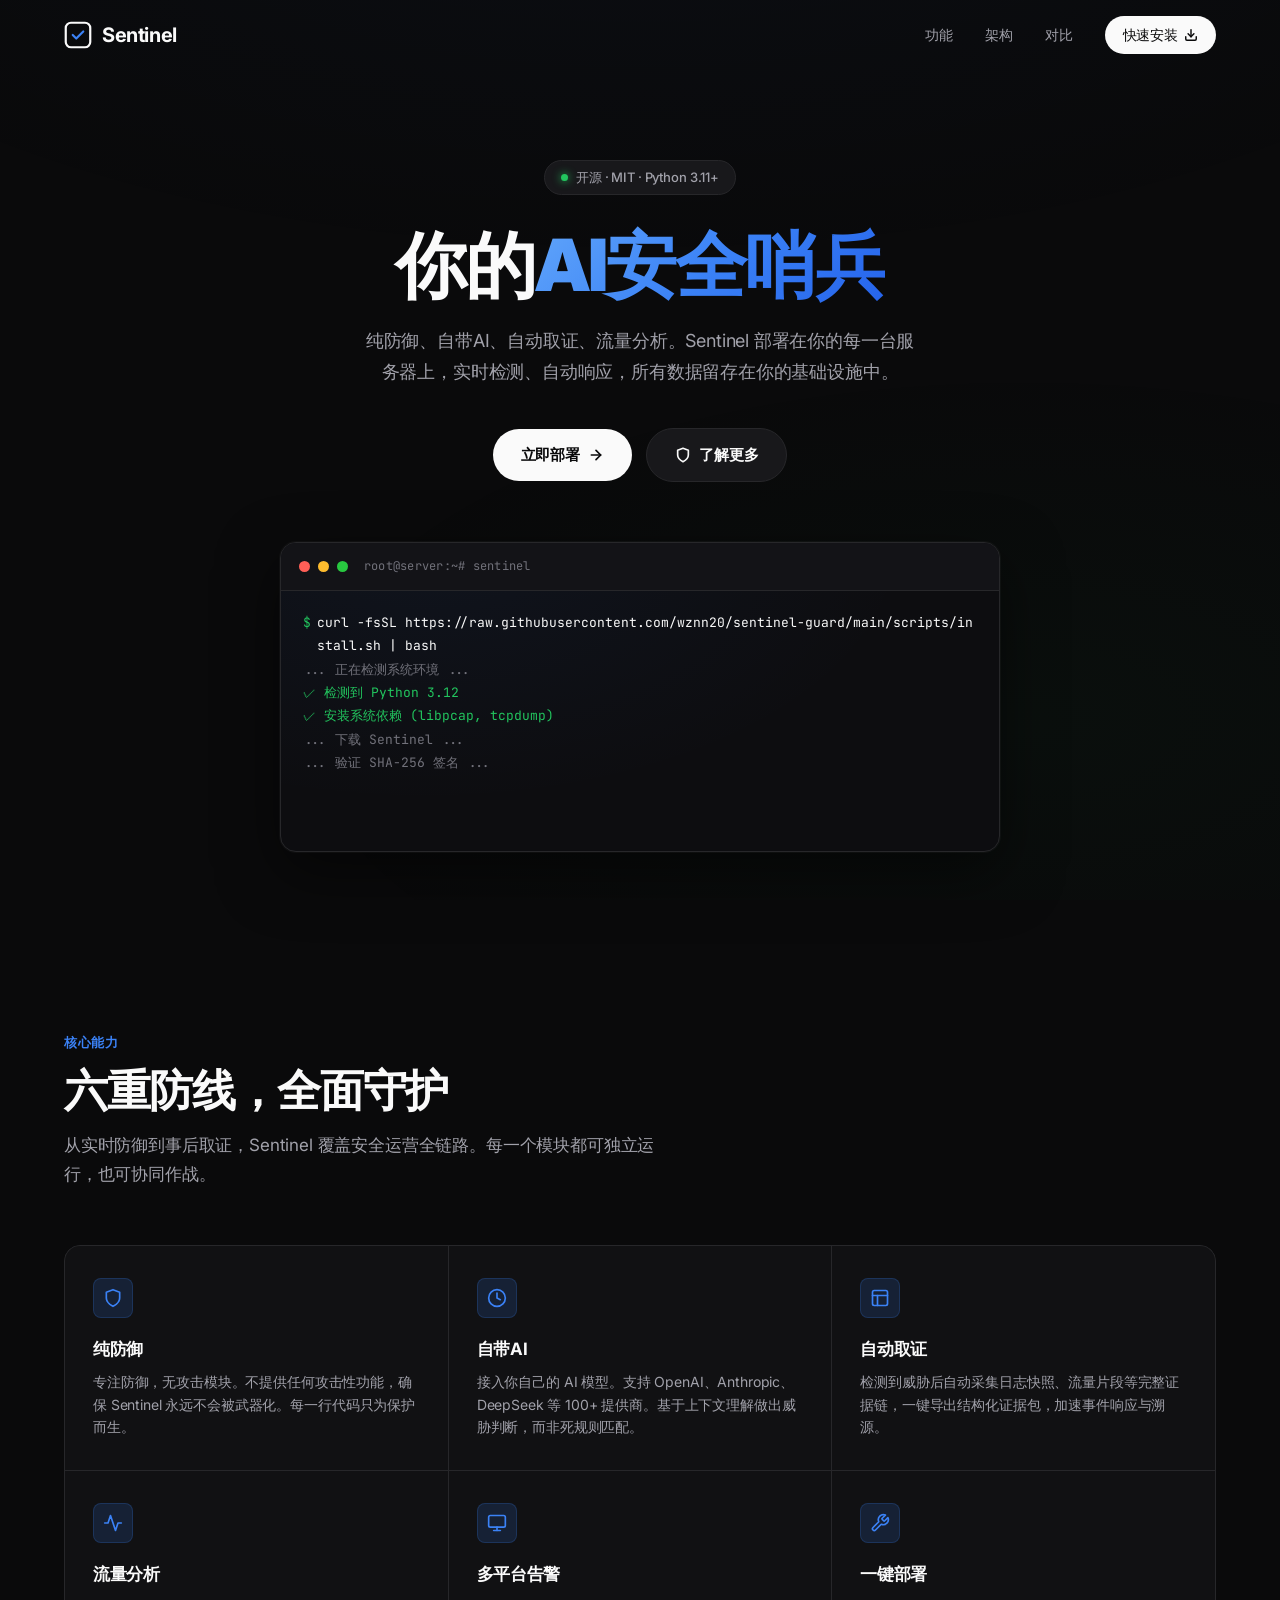
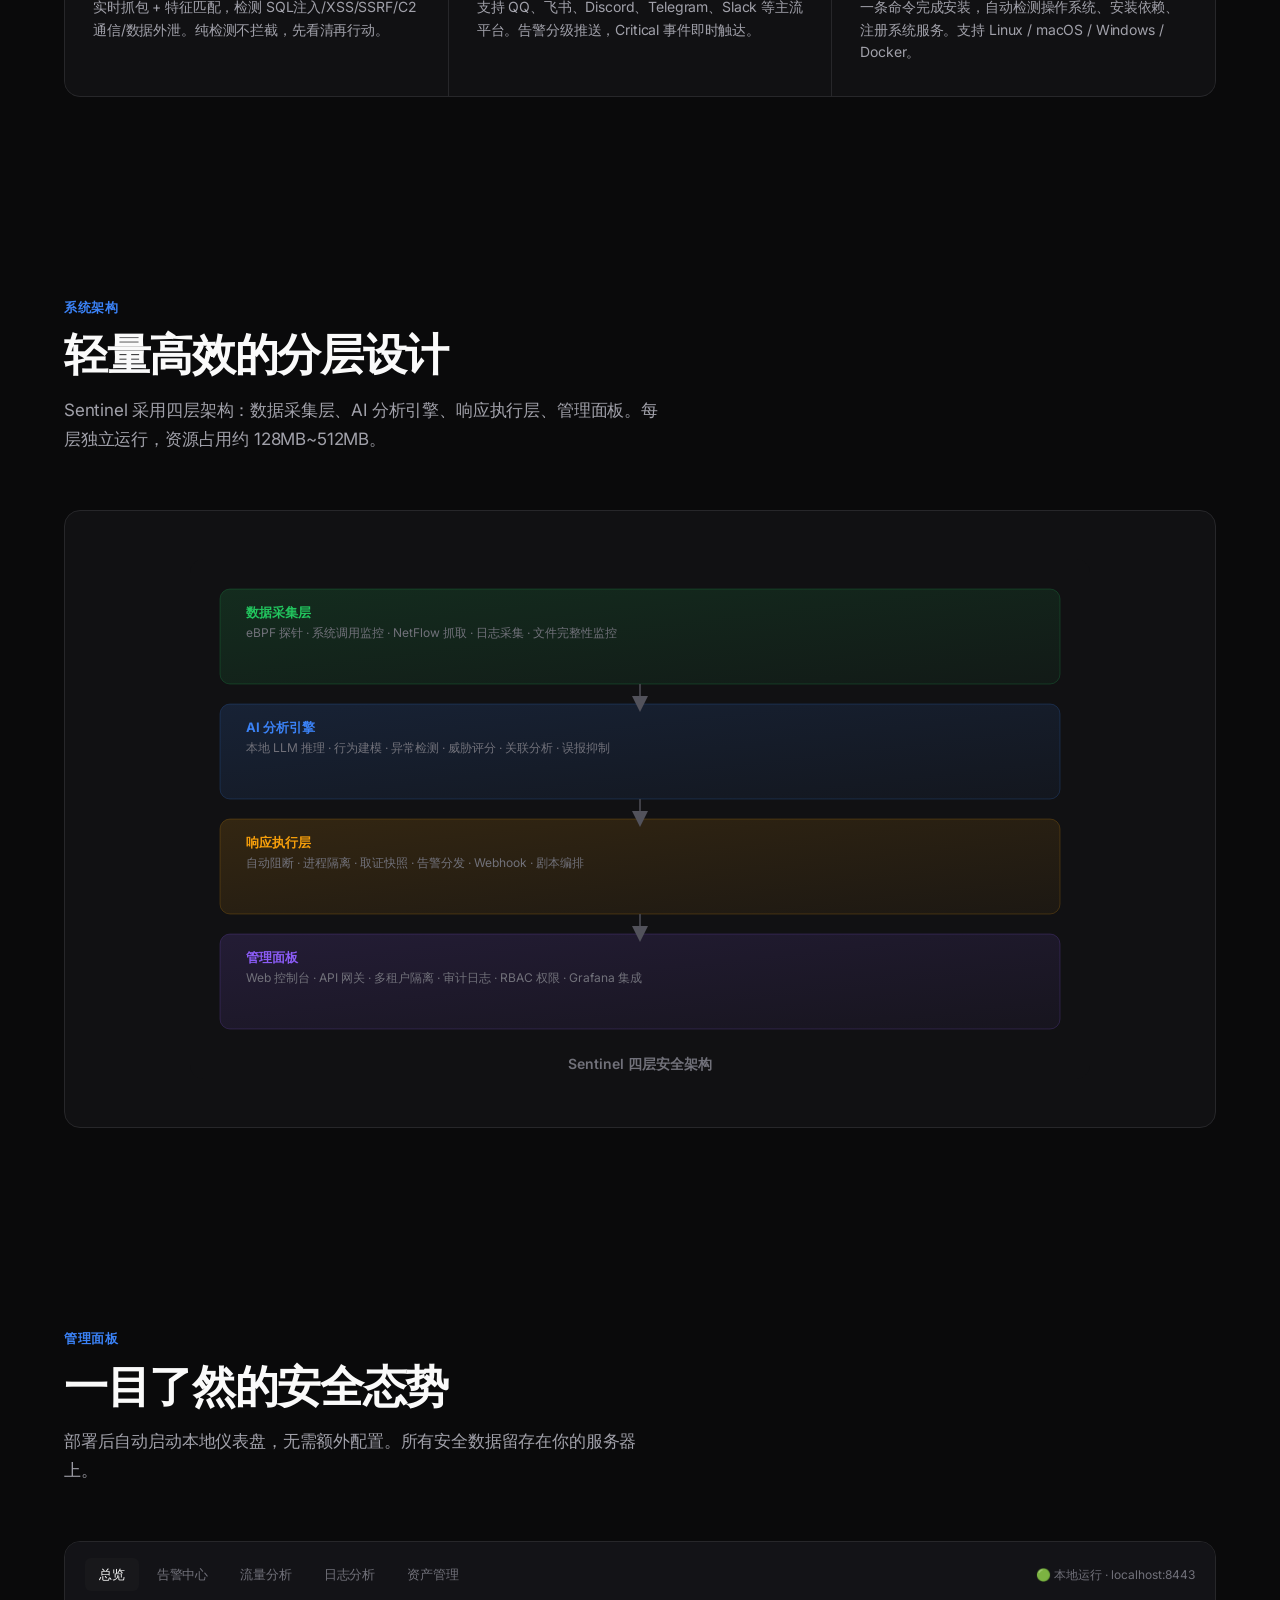
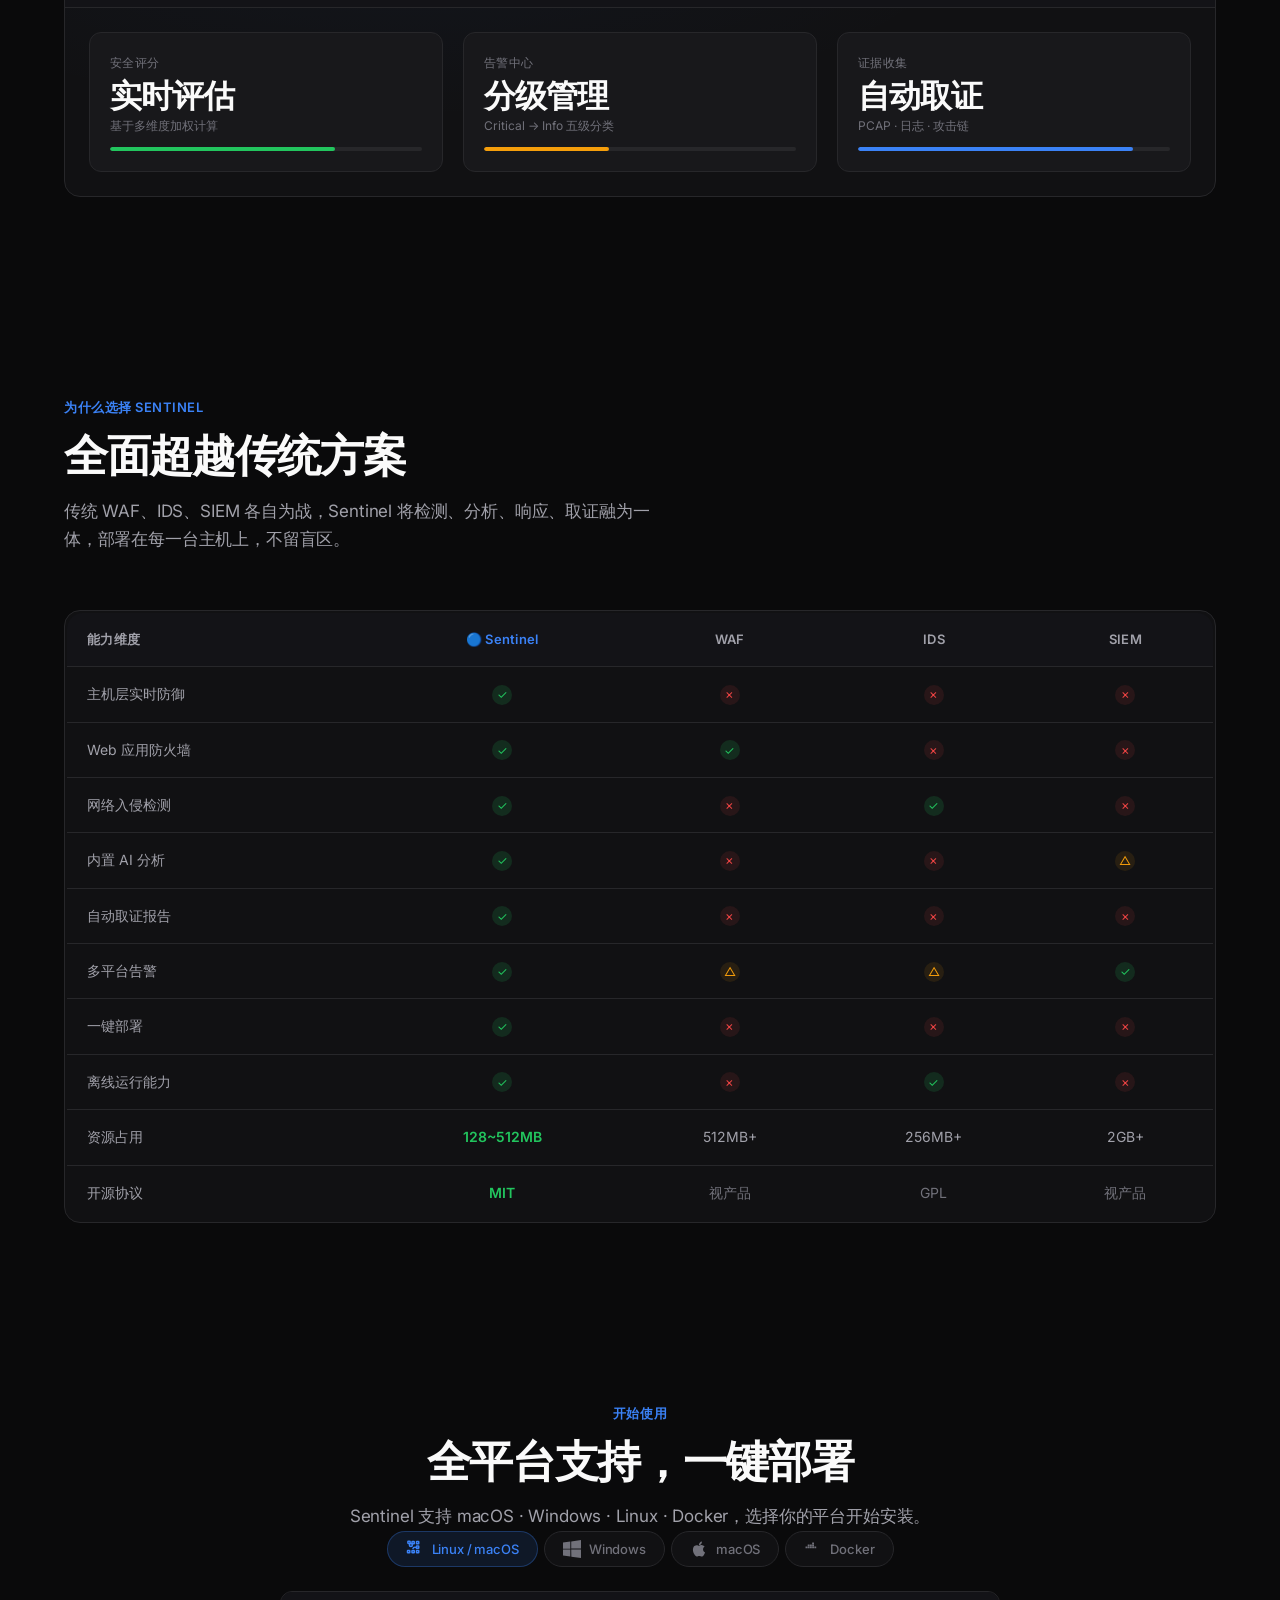
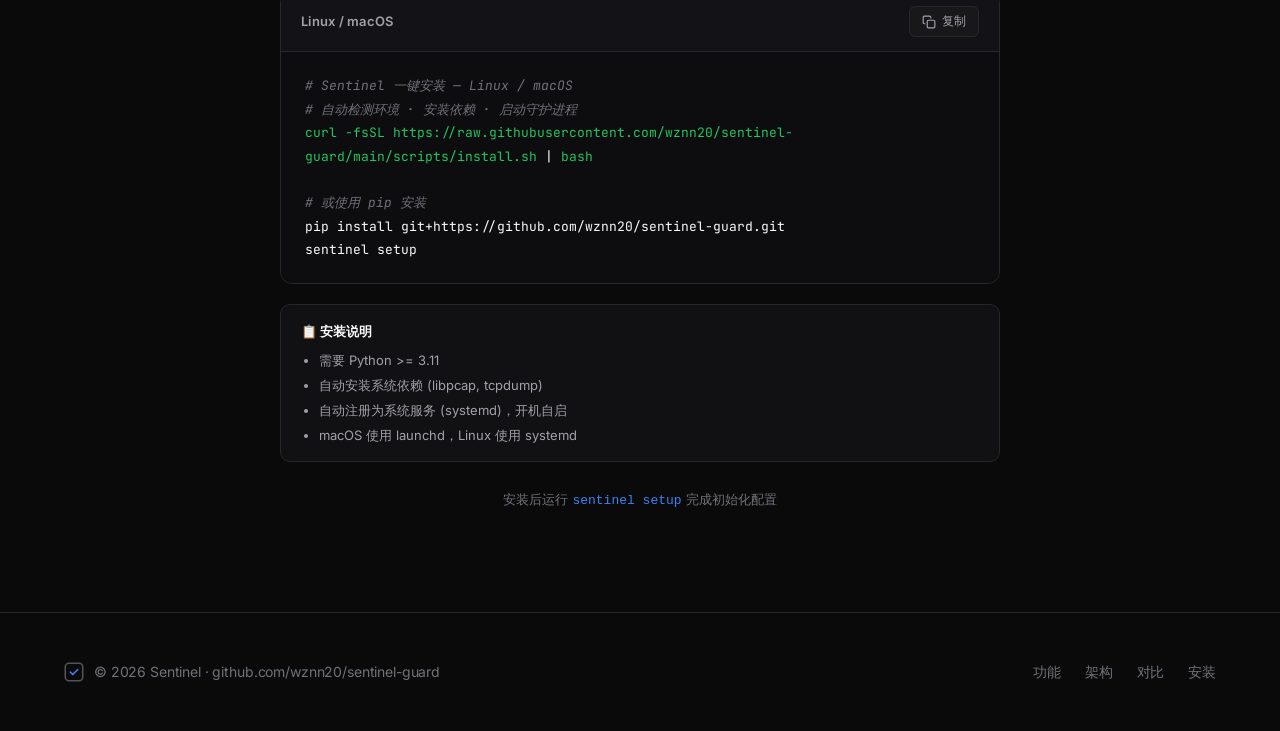
==== commit 128fc6f8: "fix: strip line number prefixes from index.html" ====
--- a/sentinel_download_site/index.html
+++ b/sentinel_download_site/index.html
@@ -1,1390 +1,1390 @@
-     1|     1|<!DOCTYPE html>
-     2|     2|<html lang="zh-CN">
-     3|     3|<head>
-     4|     4|<meta charset="UTF-8">
-     5|     5|<meta name="viewport" content="width=device-width, initial-scale=1.0">
-     6|     6|<title>Sentinel — 你的AI安全哨兵 | GitHub</title>
-     7|     7|<meta name="description" content="Sentinel — 纯防御·自带AI·自动取证·流量分析·多平台告警·一键集成。开源AI安全哨兵，守护你的每一台服务器。">
-     8|     8|<link rel="preconnect" href="https://fonts.googleapis.com">
-     9|     9|<link rel="preconnect" href="https://fonts.gstatic.com" crossorigin>
-    10|    10|<link href="https://fonts.googleapis.com/css2?family=Inter:wght@400;500;600;700;800;900&family=JetBrains+Mono:wght@400;500;600&display=swap" rel="stylesheet">
-    11|    11|<style>
-    12|    12|:root {
-    13|    13|  --bg: #0a0a0b;
-    14|    14|  --bg-secondary: #111113;
-    15|    15|  --bg-tertiary: #18181b;
-    16|    16|  --border: #27272a;
-    17|    17|  --border-hover: #3f3f46;
-    18|    18|  --text-primary: #fafafa;
-    19|    19|  --text-secondary: #a1a1aa;
-    20|    20|  --text-tertiary: #71717a;
-    21|    21|  --accent: #3b82f6;
-    22|    22|  --accent-glow: rgba(59,130,246,0.15);
-    23|    23|  --green: #22c55e;
-    24|    24|  --green-glow: rgba(34,197,94,0.15);
-    25|    25|  --red: #ef4444;
-    26|    26|  --red-glow: rgba(239,68,68,0.1);
-    27|    27|  --amber: #f59e0b;
-    28|    28|  --radius: 12px;
-    29|    29|  --radius-sm: 8px;
-    30|    30|  --radius-lg: 16px;
-    31|    31|  --max-width: 1200px;
-    32|    32|}
-    33|    33|
-    34|    34|* { margin: 0; padding: 0; box-sizing: border-box; }
-    35|    35|
-    36|    36|html {
-    37|    37|  scroll-behavior: smooth;
-    38|    38|  background: var(--bg);
-    39|    39|}
-    40|    40|
-    41|    41|body {
-    42|    42|  font-family: 'Inter', -apple-system, BlinkMacSystemFont, 'Segoe UI', sans-serif;
-    43|    43|  background: var(--bg);
-    44|    44|  color: var(--text-primary);
-    45|    45|  line-height: 1.6;
-    46|    46|  -webkit-font-smoothing: antialiased;
-    47|    47|  -moz-osx-font-smoothing: grayscale;
-    48|    48|  overflow-x: hidden;
-    49|    49|}
-    50|    50|
-    51|    51|/* ── Ambient background ── */
-    52|    52|body::before {
-    53|    53|  content: '';
-    54|    54|  position: fixed;
-    55|    55|  inset: 0;
-    56|    56|  background:
-    57|    57|    radial-gradient(ellipse 80% 50% at 50% -20%, rgba(59,130,246,0.04), transparent),
-    58|    58|    radial-gradient(ellipse 60% 40% at 80% 80%, rgba(34,197,94,0.03), transparent);
-    59|    59|  pointer-events: none;
-    60|    60|  z-index: 0;
-    61|    61|}
-    62|    62|
-    63|    63|/* ── Container ── */
-    64|    64|.container {
-    65|    65|  max-width: var(--max-width);
-    66|    66|  margin: 0 auto;
-    67|    67|  padding: 0 24px;
-    68|    68|  position: relative;
-    69|    69|  z-index: 1;
-    70|    70|}
-    71|    71|
-    72|    72|/* ── Nav ── */
-    73|    73|nav {
-    74|    74|  position: fixed;
-    75|    75|  top: 0;
-    76|    76|  left: 0;
-    77|    77|  right: 0;
-    78|    78|  z-index: 100;
-    79|    79|  padding: 16px 0;
-    80|    80|  transition: background 0.3s, backdrop-filter 0.3s, border 0.3s;
-    81|    81|}
-    82|    82|nav.scrolled {
-    83|    83|  background: rgba(10,10,11,0.85);
-    84|    84|  backdrop-filter: blur(16px) saturate(180%);
-    85|    85|  -webkit-backdrop-filter: blur(16px) saturate(180%);
-    86|    86|  border-bottom: 1px solid var(--border);
-    87|    87|}
-    88|    88|.nav-inner {
-    89|    89|  max-width: var(--max-width);
-    90|    90|  margin: 0 auto;
-    91|    91|  padding: 0 24px;
-    92|    92|  display: flex;
-    93|    93|  align-items: center;
-    94|    94|  justify-content: space-between;
-    95|    95|}
-    96|    96|.nav-logo {
-    97|    97|  display: flex;
-    98|    98|  align-items: center;
-    99|    99|  gap: 10px;
-   100|   100|  font-weight: 700;
-   101|   101|  font-size: 20px;
-   102|   102|  color: var(--text-primary);
-   103|   103|  text-decoration: none;
-   104|   104|  letter-spacing: -0.02em;
-   105|   105|}
-   106|   106|.nav-logo svg { width: 28px; height: 28px; }
-   107|   107|.nav-links {
-   108|   108|  display: flex;
-   109|   109|  align-items: center;
-   110|   110|  gap: 32px;
-   111|   111|}
-   112|   112|.nav-links a {
-   113|   113|  color: var(--text-secondary);
-   114|   114|  text-decoration: none;
-   115|   115|  font-size: 14px;
-   116|   116|  font-weight: 500;
-   117|   117|  transition: color 0.2s;
-   118|   118|  letter-spacing: -0.01em;
-   119|   119|}
-   120|   120|.nav-links a:hover { color: var(--text-primary); }
-   121|   121|.nav-cta {
-   122|   122|  display: inline-flex;
-   123|   123|  align-items: center;
-   124|   124|  gap: 6px;
-   125|   125|  padding: 8px 18px;
-   126|   126|  background: var(--text-primary);
-   127|   127|  color: var(--bg) !important;
-   128|   128|  border-radius: 9999px;
-   129|   129|  font-weight: 600;
-   130|   130|  font-size: 13px;
-   131|   131|  transition: opacity 0.2s, transform 0.2s;
-   132|   132|}
-   133|   133|.nav-cta:hover {
-   134|   134|  opacity: 0.9;
-   135|   135|  transform: translateY(-1px);
-   136|   136|}
-   137|   137|
-   138|   138|/* ── Hero ── */
-   139|   139|.hero {
-   140|   140|  padding: 160px 0 80px;
-   141|   141|  position: relative;
-   142|   142|  z-index: 1;
-   143|   143|}
-   144|   144|.hero-content {
-   145|   145|  text-align: center;
-   146|   146|  max-width: 780px;
-   147|   147|  margin: 0 auto;
-   148|   148|}
-   149|   149|.hero-badge {
-   150|   150|  display: inline-flex;
-   151|   151|  align-items: center;
-   152|   152|  gap: 8px;
-   153|   153|  padding: 6px 16px;
-   154|   154|  background: var(--bg-tertiary);
-   155|   155|  border: 1px solid var(--border);
-   156|   156|  border-radius: 9999px;
-   157|   157|  font-size: 13px;
-   158|   158|  font-weight: 500;
-   159|   159|  color: var(--text-secondary);
-   160|   160|  margin-bottom: 32px;
-   161|   161|  letter-spacing: -0.01em;
-   162|   162|}
-   163|   163|.hero-badge .dot {
-   164|   164|  width: 7px;
-   165|   165|  height: 7px;
-   166|   166|  border-radius: 50%;
-   167|   167|  background: var(--green);
-   168|   168|  box-shadow: 0 0 8px var(--green);
-   169|   169|  animation: pulse-dot 2s ease-in-out infinite;
-   170|   170|}
-   171|   171|@keyframes pulse-dot {
-   172|   172|  0%, 100% { opacity: 1; box-shadow: 0 0 8px var(--green); }
-   173|   173|  50% { opacity: 0.5; box-shadow: 0 0 3px var(--green); }
-   174|   174|}
-   175|   175|.hero h1 {
-   176|   176|  font-size: clamp(48px, 8vw, 72px);
-   177|   177|  font-weight: 900;
-   178|   178|  letter-spacing: -0.03em;
-   179|   179|  line-height: 1.05;
-   180|   180|  margin-bottom: 24px;
-   181|   181|  /* Single accent word only */
-   182|   182|}
-   183|   183|.hero h1 .accent {
-   184|   184|  background: linear-gradient(135deg, #60a5fa, #3b82f6 50%, #2563eb);
-   185|   185|  -webkit-background-clip: text;
-   186|   186|  -webkit-text-fill-color: transparent;
-   187|   187|  background-clip: text;
-   188|   188|}
-   189|   189|.hero p {
-   190|   190|  font-size: 18px;
-   191|   191|  color: var(--text-secondary);
-   192|   192|  max-width: 560px;
-   193|   193|  margin: 0 auto 40px;
-   194|   194|  line-height: 1.7;
-   195|   195|  letter-spacing: -0.01em;
-   196|   196|}
-   197|   197|.hero-actions {
-   198|   198|  display: flex;
-   199|   199|  align-items: center;
-   200|   200|  justify-content: center;
-   201|   201|  gap: 14px;
-   202|   202|  flex-wrap: wrap;
-   203|   203|}
-   204|   204|.btn-primary {
-   205|   205|  display: inline-flex;
-   206|   206|  align-items: center;
-   207|   207|  gap: 8px;
-   208|   208|  padding: 14px 28px;
-   209|   209|  background: var(--text-primary);
-   210|   210|  color: var(--bg);
-   211|   211|  border-radius: 9999px;
-   212|   212|  font-weight: 600;
-   213|   213|  font-size: 15px;
-   214|   214|  text-decoration: none;
-   215|   215|  transition: opacity 0.2s, transform 0.2s;
-   216|   216|  letter-spacing: -0.01em;
-   217|   217|}
-   218|   218|.btn-primary:hover { opacity: 0.9; transform: translateY(-2px); }
-   219|   219|.btn-secondary {
-   220|   220|  display: inline-flex;
-   221|   221|  align-items: center;
-   222|   222|  gap: 8px;
-   223|   223|  padding: 14px 28px;
-   224|   224|  background: var(--bg-tertiary);
-   225|   225|  color: var(--text-primary);
-   226|   226|  border: 1px solid var(--border);
-   227|   227|  border-radius: 9999px;
-   228|   228|  font-weight: 600;
-   229|   229|  font-size: 15px;
-   230|   230|  text-decoration: none;
-   231|   231|  transition: border-color 0.2s, background 0.2s;
-   232|   232|  letter-spacing: -0.01em;
-   233|   233|}
-   234|   234|.btn-secondary:hover { border-color: var(--border-hover); background: var(--border); }
-   235|   235|
-   236|   236|/* ── Terminal ── */
-   237|   237|.terminal-wrapper {
-   238|   238|  max-width: 720px;
-   239|   239|  margin: 60px auto 0;
-   240|   240|  position: relative;
-   241|   241|}
-   242|   242|.terminal {
-   243|   243|  background: #0d0d10;
-   244|   244|  border: 1px solid var(--border);
-   245|   245|  border-radius: var(--radius-lg);
-   246|   246|  overflow: hidden;
-   247|   247|  box-shadow: 0 0 0 1px rgba(255,255,255,0.03), 0 20px 60px rgba(0,0,0,0.5);
-   248|   248|  position: relative;
-   249|   249|}
-   250|   250|.terminal::before {
-   251|   251|  content: '';
-   252|   252|  position: absolute;
-   253|   253|  inset: 0;
-   254|   254|  border-radius: var(--radius-lg);
-   255|   255|  background: radial-gradient(ellipse at 20% 0%, rgba(59,130,246,0.06), transparent 60%);
-   256|   256|  pointer-events: none;
-   257|   257|  z-index: 2;
-   258|   258|}
-   259|   259|.terminal-header {
-   260|   260|  display: flex;
-   261|   261|  align-items: center;
-   262|   262|  gap: 8px;
-   263|   263|  padding: 14px 18px;
-   264|   264|  background: #131317;
-   265|   265|  border-bottom: 1px solid var(--border);
-   266|   266|  position: relative;
-   267|   267|  z-index: 3;
-   268|   268|}
-   269|   269|.terminal-dot {
-   270|   270|  width: 11px;
-   271|   271|  height: 11px;
-   272|   272|  border-radius: 50%;
-   273|   273|}
-   274|   274|.terminal-dot.red { background: #ff5f57; }
-   275|   275|.terminal-dot.yellow { background: #febc2e; }
-   276|   276|.terminal-dot.green { background: #28c840; }
-   277|   277|.terminal-title {
-   278|   278|  margin-left: 8px;
-   279|   279|  font-family: 'JetBrains Mono', monospace;
-   280|   280|  font-size: 12px;
-   281|   281|  color: var(--text-tertiary);
-   282|   282|  letter-spacing: 0.02em;
-   283|   283|}
-   284|   284|.terminal-body {
-   285|   285|  padding: 20px 22px;
-   286|   286|  font-family: 'JetBrains Mono', 'Fira Code', monospace;
-   287|   287|  font-size: 13px;
-   288|   288|  line-height: 1.8;
-   289|   289|  position: relative;
-   290|   290|  z-index: 3;
-   291|   291|  overflow: hidden;
-   292|   292|  min-height: 260px;
-   293|   293|}
-   294|   294|.terminal-line {
-   295|   295|  display: flex;
-   296|   296|  gap: 0;
-   297|   297|  white-space: pre-wrap;
-   298|   298|  word-break: break-all;
-   299|   299|}
-   300|   300|.terminal-line .prompt { color: var(--green); }
-   301|   301|.terminal-line .cmd { color: var(--text-primary); }
-   302|   302|.terminal-line .output { color: var(--text-secondary); }
-   303|   303|.terminal-line .output-dim { color: var(--text-tertiary); }
-   304|   304|.terminal-line .highlight { color: var(--accent); }
-   305|   305|.terminal-line .warn { color: var(--amber); }
-   306|   306|.terminal-line .success { color: var(--green); }
-   307|   307|.terminal-line .blink-cursor::after {
-   308|   308|  content: '▊';
-   309|   309|  animation: blink 1s step-end infinite;
-   310|   310|  color: var(--text-primary);
-   311|   311|}
-   312|   312|@keyframes blink { 0%, 100% { opacity: 1; } 50% { opacity: 0; } }
-   313|   313|.terminal-line .fade-in {
-   314|   314|  animation: fadeIn 0.3s ease-out forwards;
-   315|   315|  opacity: 0;
-   316|   316|}
-   317|   317|@keyframes fadeIn { to { opacity: 1; } }
-   318|   318|
-   319|   319|/* ── Section titles ── */
-   320|   320|.section {
-   321|   321|  padding: 100px 0;
-   322|   322|  position: relative;
-   323|   323|  z-index: 1;
-   324|   324|}
-   325|   325|.section-label {
-   326|   326|  font-size: 13px;
-   327|   327|  font-weight: 600;
-   328|   328|  letter-spacing: 0.04em;
-   329|   329|  text-transform: uppercase;
-   330|   330|  color: var(--accent);
-   331|   331|  margin-bottom: 12px;
-   332|   332|}
-   333|   333|.section-title {
-   334|   334|  font-size: clamp(32px, 5vw, 44px);
-   335|   335|  font-weight: 800;
-   336|   336|  letter-spacing: -0.03em;
-   337|   337|  line-height: 1.15;
-   338|   338|  margin-bottom: 16px;
-   339|   339|  color: var(--text-primary);
-   340|   340|}
-   341|   341|.section-desc {
-   342|   342|  font-size: 17px;
-   343|   343|  color: var(--text-secondary);
-   344|   344|  max-width: 600px;
-   345|   345|  line-height: 1.7;
-   346|   346|  letter-spacing: -0.01em;
-   347|   347|}
-   348|   348|
-   349|   349|/* ── Features Grid ── */
-   350|   350|.features-grid {
-   351|   351|  display: grid;
-   352|   352|  grid-template-columns: repeat(3, 1fr);
-   353|   353|  gap: 1px;
-   354|   354|  margin-top: 56px;
-   355|   355|  background: var(--border);
-   356|   356|  border: 1px solid var(--border);
-   357|   357|  border-radius: var(--radius-lg);
-   358|   358|  overflow: hidden;
-   359|   359|}
-   360|   360|.feature-card {
-   361|   361|  background: var(--bg-secondary);
-   362|   362|  padding: 32px 28px;
-   363|   363|  transition: background 0.2s;
-   364|   364|  position: relative;
-   365|   365|}
-   366|   366|.feature-card:hover { background: var(--bg-tertiary); }
-   367|   367|.feature-icon {
-   368|   368|  width: 40px;
-   369|   369|  height: 40px;
-   370|   370|  display: flex;
-   371|   371|  align-items: center;
-   372|   372|  justify-content: center;
-   373|   373|  background: var(--accent-glow);
-   374|   374|  border: 1px solid rgba(59,130,246,0.2);
-   375|   375|  border-radius: var(--radius-sm);
-   376|   376|  margin-bottom: 18px;
-   377|   377|  color: var(--accent);
-   378|   378|}
-   379|   379|.feature-card h3 {
-   380|   380|  font-size: 17px;
-   381|   381|  font-weight: 700;
-   382|   382|  letter-spacing: -0.02em;
-   383|   383|  margin-bottom: 8px;
-   384|   384|  color: var(--text-primary);
-   385|   385|}
-   386|   386|.feature-card p {
-   387|   387|  font-size: 14px;
-   388|   388|  color: var(--text-secondary);
-   389|   389|  line-height: 1.6;
-   390|   390|  letter-spacing: -0.01em;
-   391|   391|}
-   392|   392|
-   393|   393|/* ── Architecture ── */
-   394|   394|.arch-wrapper {
-   395|   395|  margin-top: 56px;
-   396|   396|  background: var(--bg-secondary);
-   397|   397|  border: 1px solid var(--border);
-   398|   398|  border-radius: var(--radius-lg);
-   399|   399|  padding: 48px;
-   400|   400|  display: flex;
-   401|   401|  justify-content: center;
-   402|   402|  overflow-x: auto;
-   403|   403|}
-   404|   404|.arch-svg { max-width: 100%; height: auto; }
-   405|   405|
-   406|   406|/* ── Dashboard Preview ── */
-   407|   407|.dashboard-preview {
-   408|   408|  margin-top: 56px;
-   409|   409|  background: var(--bg-secondary);
-   410|   410|  border: 1px solid var(--border);
-   411|   411|  border-radius: var(--radius-lg);
-   412|   412|  overflow: hidden;
-   413|   413|  position: relative;
-   414|   414|}
-   415|   415|.dashboard-preview::before {
-   416|   416|  content: '';
-   417|   417|  position: absolute;
-   418|   418|  inset: 0;
-   419|   419|  background: radial-gradient(ellipse at 30% 0%, rgba(59,130,246,0.04), transparent 50%);
-   420|   420|  pointer-events: none;
-   421|   421|  z-index: 1;
-   422|   422|}
-   423|   423|.dashboard-header {
-   424|   424|  display: flex;
-   425|   425|  align-items: center;
-   426|   426|  justify-content: space-between;
-   427|   427|  padding: 16px 20px;
-   428|   428|  background: #131317;
-   429|   429|  border-bottom: 1px solid var(--border);
-   430|   430|  position: relative;
-   431|   431|  z-index: 2;
-   432|   432|}
-   433|   433|.dashboard-tabs {
-   434|   434|  display: flex;
-   435|   435|  gap: 4px;
-   436|   436|}
-   437|   437|.dashboard-tab {
-   438|   438|  padding: 6px 14px;
-   439|   439|  border-radius: 6px;
-   440|   440|  font-size: 13px;
-   441|   441|  font-weight: 500;
-   442|   442|  color: var(--text-tertiary);
-   443|   443|  background: transparent;
-   444|   444|  border: none;
-   445|   445|  cursor: default;
-   446|   446|  transition: color 0.2s, background 0.2s;
-   447|   447|  letter-spacing: -0.01em;
-   448|   448|}
-   449|   449|.dashboard-tab.active {
-   450|   450|  color: var(--text-primary);
-   451|   451|  background: var(--bg-tertiary);
-   452|   452|}
-   453|   453|.dashboard-body {
-   454|   454|  display: grid;
-   455|   455|  grid-template-columns: 1fr 1fr 1fr;
-   456|   456|  gap: 20px;
-   457|   457|  padding: 24px;
-   458|   458|  position: relative;
-   459|   459|  z-index: 2;
-   460|   460|}
-   461|   461|.stat-card {
-   462|   462|  background: var(--bg-tertiary);
-   463|   463|  border: 1px solid var(--border);
-   464|   464|  border-radius: var(--radius);
-   465|   465|  padding: 20px;
-   466|   466|}
-   467|   467|.stat-label {
-   468|   468|  font-size: 12px;
-   469|   469|  font-weight: 500;
-   470|   470|  color: var(--text-tertiary);
-   471|   471|  text-transform: uppercase;
-   472|   472|  letter-spacing: 0.03em;
-   473|   473|  margin-bottom: 8px;
-   474|   474|}
-   475|   475|.stat-value {
-   476|   476|  font-size: 32px;
-   477|   477|  font-weight: 800;
-   478|   478|  letter-spacing: -0.03em;
-   479|   479|  color: var(--text-primary);
-   480|   480|  line-height: 1;
-   481|   481|}
-   482|   482|.stat-value.success { color: var(--green); }
-   483|   483|.stat-change {
-   484|   484|  font-size: 12px;
-   485|   485|  color: var(--text-tertiary);
-   486|   486|  margin-top: 4px;
-   487|   487|}
-   488|   488|.stat-change.up { color: var(--green); }
-   489|   489|.stat-change.down { color: var(--red); }
-   490|   490|.stat-bar {
-   491|   491|  height: 4px;
-   492|   492|  border-radius: 2px;
-   493|   493|  margin-top: 12px;
-   494|   494|  background: var(--border);
-   495|   495|  overflow: hidden;
-   496|   496|}
-   497|   497|.stat-bar-fill {
-   498|   498|  height: 100%;
-   499|   499|  border-radius: 2px;
-   500|   500|  transition: width 0.6s ease;
-   501|   501|}
-   502|   502|
-   503|   503|/* ── Comparison Table ── */
-   504|   504|.comparison-table-wrap {
-   505|   505|  margin-top: 56px;
-   506|   506|  background: var(--bg-secondary);
-   507|   507|  border: 1px solid var(--border);
-   508|   508|  border-radius: var(--radius-lg);
-   509|   509|  overflow-x: auto;
-   510|   510|  padding: 2px;
-   511|   511|}
-   512|   512|.comparison-table {
-   513|   513|  width: 100%;
-   514|   514|  border-collapse: collapse;
-   515|   515|  font-size: 14px;
-   516|   516|}
-   517|   517|.comparison-table th,
-   518|   518|.comparison-table td {
-   519|   519|  padding: 16px 20px;
-   520|   520|  text-align: left;
-   521|   521|  border-bottom: 1px solid var(--border);
-   522|   522|}
-   523|   523|.comparison-table th {
-   524|   524|  font-weight: 600;
-   525|   525|  font-size: 13px;
-   526|   526|  color: var(--text-secondary);
-   527|   527|  letter-spacing: 0.02em;
-   528|   528|  background: #131317;
-   529|   529|}
-   530|   530|.comparison-table th:first-child {
-   531|   531|  border-radius: var(--radius-lg) 0 0 0;
-   532|   532|}
-   533|   533|.comparison-table th:last-child {
-   534|   534|  border-radius: 0 var(--radius-lg) 0 0;
-   535|   535|}
-   536|   536|.comparison-table td {
-   537|   537|  color: var(--text-secondary);
-   538|   538|}
-   539|   539|.comparison-table tr:last-child td {
-   540|   540|  border-bottom: none;
-   541|   541|}
-   542|   542|.comparison-table .col-sentinel {
-   543|   543|  color: var(--accent);
-   544|   544|  font-weight: 600;
-   545|   545|}
-   546|   546|.check {
-   547|   547|  display: inline-flex;
-   548|   548|  align-items: center;
-   549|   549|  justify-content: center;
-   550|   550|  width: 20px;
-   551|   551|  height: 20px;
-   552|   552|  border-radius: 50%;
-   553|   553|  background: var(--green-glow);
-   554|   554|  color: var(--green);
-   555|   555|  font-size: 12px;
-   556|   556|}
-   557|   557|.cross {
-   558|   558|  display: inline-flex;
-   559|   559|  align-items: center;
-   560|   560|  justify-content: center;
-   561|   561|  width: 20px;
-   562|   562|  height: 20px;
-   563|   563|  border-radius: 50%;
-   564|   564|  background: var(--red-glow);
-   565|   565|  color: var(--red);
-   566|   566|  font-size: 12px;
-   567|   567|}
-   568|   568|.partial {
-   569|   569|  display: inline-flex;
-   570|   570|  align-items: center;
-   571|   571|  justify-content: center;
-   572|   572|  width: 20px;
-   573|   573|  height: 20px;
-   574|   574|  border-radius: 50%;
-   575|   575|  background: rgba(245,158,11,0.1);
-   576|   576|  color: var(--amber);
-   577|   577|  font-size: 12px;
-   578|   578|}
-   579|   579|
-   580|   580|/* ── Install Section ── */
-   581|   581|.install-section {
-   582|   582|  padding: 80px 0 100px;
-   583|   583|  position: relative;
-   584|   584|  z-index: 1;
-   585|   585|}
-   586|   586|.install-card {
-   587|   587|  background: var(--bg-secondary);
-   588|   588|  border: 1px solid var(--border);
-   589|   589|  border-radius: 12px;
-   590|   590|  overflow: hidden;
-   591|   591|  max-width: 720px;
-   592|   592|  margin: 0 auto;
-   593|   593|}
-   594|   594|
-   595|   595|/* ── OS Selector ── */
-   596|   596|.os-selector {
-   597|   597|  display: flex;
-   598|   598|  justify-content: center;
-   599|   599|  gap: 6px;
-   600|   600|  margin-bottom: 24px;
-   601|   601|  flex-wrap: wrap;
-   602|   602|}
-   603|   603|.os-tab {
-   604|   604|  display: inline-flex;
-   605|   605|  align-items: center;
-   606|   606|  gap: 8px;
-   607|   607|  padding: 8px 18px;
-   608|   608|  background: var(--bg-secondary);
-   609|   609|  border: 1px solid var(--border);
-   610|   610|  border-radius: 9999px;
-   611|   611|  font-size: 13px;
-   612|   612|  font-weight: 500;
-   613|   613|  color: var(--text-tertiary);
-   614|   614|  cursor: pointer;
-   615|   615|  transition: all 0.2s;
-   616|   616|  font-family: inherit;
-   617|   617|  letter-spacing: -0.01em;
-   618|   618|}
-   619|   619|.os-tab:hover { color: var(--text-primary); border-color: var(--text-tertiary); }
-   620|   620|.os-tab.active {
-   621|   621|  background: rgba(59,130,246,0.12);
-   622|   622|  border-color: rgba(59,130,246,0.3);
-   623|   623|  color: var(--accent);
-   624|   624|}
-   625|   625|.os-tab svg { flex-shrink: 0; }
-   626|   626|
-   627|   627|.install-notes {
-   628|   628|  max-width: 720px;
-   629|   629|  margin: 20px auto 0;
-   630|   630|  padding: 16px 20px;
-   631|   631|  background: var(--bg-secondary);
-   632|   632|  border: 1px solid var(--border);
-   633|   633|  border-radius: 10px;
-   634|   634|  font-size: 13px;
-   635|   635|  color: var(--text-secondary);
-   636|   636|}
-   637|   637|.install-notes .note-title {
-   638|   638|  font-weight: 600;
-   639|   639|  color: var(--text-primary);
-   640|   640|  display: block;
-   641|   641|  margin-bottom: 8px;
-   642|   642|  font-size: 13px;
-   643|   643|}
-   644|   644|.install-notes ul {
-   645|   645|  margin: 0;
-   646|   646|  padding-left: 18px;
-   647|   647|}
-   648|   648|.install-notes li {
-   649|   649|  margin-bottom: 4px;
-   650|   650|  line-height: 1.6;
-   651|   651|}
-   652|   652|.install-notes li:last-child { margin-bottom: 0; }
-   653|   653|.install-card-header {
-   654|   654|  display: flex;
-   655|   655|  align-items: center;
-   656|   656|  justify-content: space-between;
-   657|   657|  padding: 14px 20px;
-   658|   658|  background: #131317;
-   659|   659|  border-bottom: 1px solid var(--border);
-   660|   660|}
-   661|   661|.install-card-title {
-   662|   662|  font-size: 13px;
-   663|   663|  font-weight: 600;
-   664|   664|  color: var(--text-secondary);
-   665|   665|  letter-spacing: 0.02em;
-   666|   666|}
-   667|   667|.code-block {
-   668|   668|  position: relative;
-   669|   669|  padding: 22px 24px;
-   670|   670|  font-family: 'JetBrains Mono', monospace;
-   671|   671|  font-size: 13px;
-   672|   672|  line-height: 1.8;
-   673|   673|  color: var(--text-primary);
-   674|   674|  overflow-x: auto;
-   675|   675|  background: #0d0d10;
-   676|   676|}
-   677|   677|.code-block .comment { color: var(--text-tertiary); font-style: italic; }
-   678|   678|.code-block .cmd-highlight { color: var(--green); }
-   679|   679|.copy-btn {
-   680|   680|  display: inline-flex;
-   681|   681|  align-items: center;
-   682|   682|  gap: 6px;
-   683|   683|  padding: 6px 12px;
-   684|   684|  background: var(--bg-tertiary);
-   685|   685|  border: 1px solid var(--border);
-   686|   686|  border-radius: 6px;
-   687|   687|  color: var(--text-secondary);
-   688|   688|  font-size: 12px;
-   689|   689|  font-family: 'Inter', sans-serif;
-   690|   690|  font-weight: 500;
-   691|   691|  cursor: pointer;
-   692|   692|  transition: border-color 0.2s, color 0.2s;
-   693|   693|  letter-spacing: -0.01em;
-   694|   694|}
-   695|   695|.copy-btn:hover { border-color: var(--border-hover); color: var(--text-primary); }
-   696|   696|.copy-btn.copied { color: var(--green); border-color: rgba(34,197,94,0.3); }
-   697|   697|
-   698|   698|/* ── Footer ── */
-   699|   699|footer {
-   700|   700|  border-top: 1px solid var(--border);
-   701|   701|  padding: 48px 0;
-   702|   702|  position: relative;
-   703|   703|  z-index: 1;
-   704|   704|}
-   705|   705|.footer-inner {
-   706|   706|  max-width: var(--max-width);
-   707|   707|  margin: 0 auto;
-   708|   708|  padding: 0 24px;
-   709|   709|  display: flex;
-   710|   710|  align-items: center;
-   711|   711|  justify-content: space-between;
-   712|   712|  flex-wrap: wrap;
-   713|   713|  gap: 24px;
-   714|   714|}
-   715|   715|.footer-left {
-   716|   716|  display: flex;
-   717|   717|  align-items: center;
-   718|   718|  gap: 10px;
-   719|   719|}
-   720|   720|.footer-left span {
-   721|   721|  font-size: 14px;
-   722|   722|  color: var(--text-tertiary);
-   723|   723|  letter-spacing: -0.01em;
-   724|   724|}
-   725|   725|.footer-right {
-   726|   726|  display: flex;
-   727|   727|  align-items: center;
-   728|   728|  gap: 24px;
-   729|   729|}
-   730|   730|.footer-right a {
-   731|   731|  font-size: 14px;
-   732|   732|  color: var(--text-tertiary);
-   733|   733|  text-decoration: none;
-   734|   734|  transition: color 0.2s;
-   735|   735|  letter-spacing: -0.01em;
-   736|   736|}
-   737|   737|.footer-right a:hover { color: var(--text-primary); }
-   738|   738|.github-stars {
-   739|   739|  display: inline-flex;
-   740|   740|  align-items: center;
-   741|   741|  gap: 8px;
-   742|   742|  padding: 6px 14px;
-   743|   743|  background: var(--bg-tertiary);
-   744|   744|  border: 1px solid var(--border);
-   745|   745|  border-radius: 9999px;
-   746|   746|  font-size: 13px;
-   747|   747|  font-weight: 500;
-   748|   748|  color: var(--text-secondary);
-   749|   749|  letter-spacing: -0.01em;
-   750|   750|}
-   751|   751|.github-stars svg { width: 16px; height: 16px; }
-   752|   752|
-   753|   753|/* ── Responsive ── */
-   754|   754|@media (max-width: 768px) {
-   755|   755|  .features-grid {
-   756|   756|    grid-template-columns: 1fr;
-   757|   757|  }
-   758|   758|  .dashboard-body {
-   759|   759|    grid-template-columns: 1fr;
-   760|   760|  }
-   761|   761|  .arch-wrapper {
-   762|   762|    padding: 24px;
-   763|   763|  }
-   764|   764|  .hero h1 {
-   765|   765|    font-size: clamp(36px, 11vw, 48px);
-   766|   766|  }
-   767|   767|  .hero {
-   768|   768|    padding: 120px 0 60px;
-   769|   769|  }
-   770|   770|  .section {
-   771|   771|    padding: 64px 0;
-   772|   772|  }
-   773|   773|  .nav-links {
-   774|   774|    gap: 16px;
-   775|   775|  }
-   776|   776|  .nav-links a:not(.nav-cta) {
-   777|   777|    display: none;
-   778|   778|  }
-   779|   779|  .comparison-table th,
-   780|   780|  .comparison-table td {
-   781|   781|    padding: 12px 14px;
-   782|   782|    font-size: 12px;
-   783|   783|  }
-   784|   784|  .footer-inner {
-   785|   785|    flex-direction: column;
-   786|   786|    text-align: center;
-   787|   787|  }
-   788|   788|}
-   789|   789|
-   790|   790|@media (max-width: 480px) {
-   791|   791|  .terminal-body {
-   792|   792|    font-size: 11px;
-   793|   793|    padding: 16px;
-   794|   794|  }
-   795|   795|  .hero-actions {
-   796|   796|    flex-direction: column;
-   797|   797|  }
-   798|   798|  .code-block {
-   799|   799|    font-size: 11px;
-   800|   800|    padding: 16px;
-   801|   801|  }
-   802|   802|}
-   803|   803|</style>
-   804|   804|</head>
-   805|   805|<body>
-   806|   806|
-   807|   807|<!-- Navigation -->
-   808|   808|<nav id="navbar">
-   809|   809|  <div class="nav-inner">
-   810|   810|    <a href="#" class="nav-logo">
-   811|   811|      <svg viewBox="0 0 32 32" fill="none">
-   812|   812|        <rect x="2" y="2" width="28" height="28" rx="6" stroke="#fafafa" stroke-width="2.5"/>
-   813|   813|        <path d="M10 16L14 20L22 12" stroke="#3b82f6" stroke-width="2.5" stroke-linecap="round" stroke-linejoin="round"/>
-   814|   814|      </svg>
-   815|   815|      Sentinel
-   816|   816|    </a>
-   817|   817|    <div class="nav-links">
-   818|   818|      <a href="#features">功能</a>
-   819|   819|      <a href="#architecture">架构</a>
-   820|   820|      <a href="#compare">对比</a>
-   821|   821|      <a href="#install" class="nav-cta">
-   822|   822|        快速安装
-   823|   823|        <svg width="14" height="14" viewBox="0 0 24 24" fill="none" stroke="currentColor" stroke-width="2.5" stroke-linecap="round" stroke-linejoin="round"><path d="M21 15v4a2 2 0 0 1-2 2H5a2 2 0 0 1-2-2v-4"/><polyline points="7 10 12 15 17 10"/><line x1="12" y1="15" x2="12" y2="3"/></svg>
-   824|   824|      </a>
-   825|   825|    </div>
-   826|   826|  </div>
-   827|   827|</nav>
-   828|   828|
-   829|   829|<!-- Hero -->
-   830|   830|<section class="hero">
-   831|   831|  <div class="container">
-   832|   832|    <div class="hero-content">
-   833|   833|      <div class="hero-badge">
-   834|   834|        <span class="dot"></span>
-   835|   835|        开源 · MIT · Python 3.11+
-   836|   836|      </div>
-   837|   837|      <h1>
-   838|   838|        你的<span class="accent">AI安全哨兵</span>
-   839|   839|      </h1>
-   840|   840|      <p>
-   841|   841|        纯防御、自带AI、自动取证、流量分析。Sentinel 部署在你的每一台服务器上，实时检测、自动响应，所有数据留存在你的基础设施中。
-   842|   842|      </p>
-   843|   843|      <div class="hero-actions">
-   844|   844|        <a href="#install" class="btn-primary">
-   845|   845|          立即部署
-   846|   846|          <svg width="16" height="16" viewBox="0 0 24 24" fill="none" stroke="currentColor" stroke-width="2.5" stroke-linecap="round" stroke-linejoin="round"><path d="M5 12h14"/><polyline points="12 5 19 12 12 19"/></svg>
-   847|   847|        </a>
-   848|   848|        <a href="#features" class="btn-secondary">
-   849|   849|          <svg width="16" height="16" viewBox="0 0 24 24" fill="none" stroke="currentColor" stroke-width="2.5" stroke-linecap="round" stroke-linejoin="round"><path d="M12 22s8-4 8-10V5l-8-3-8 3v7c0 6 8 10 8 10z"/></svg>
-   850|   850|          了解更多
-   851|   851|        </a>
-   852|   852|      </div>
-   853|   853|    </div>
-   854|   854|
-   855|   855|    <!-- Animated Terminal -->
-   856|   856|    <div class="terminal-wrapper" id="demo-terminal">
-   857|   857|      <div class="terminal">
-   858|   858|        <div class="terminal-header">
-   859|   859|          <span class="terminal-dot red"></span>
-   860|   860|          <span class="terminal-dot yellow"></span>
-   861|   861|          <span class="terminal-dot green"></span>
-   862|   862|          <span class="terminal-title">root@server:~# sentinel</span>
-   863|   863|        </div>
-   864|   864|        <div class="terminal-body" id="terminal-body">
-   865|   865|          <div class="terminal-line"><span class="prompt">$ </span><span class="cmd">curl -fsSL https://raw.githubusercontent.com/wznn20/sentinel-guard/main/scripts/install.sh | bash</span></div>
-   866|   866|        </div>
-   867|   867|      </div>
-   868|   868|    </div>
-   869|   869|  </div>
-   870|   870|</section>
-   871|   871|
-   872|   872|<!-- Features -->
-   873|   873|<section class="section" id="features">
-   874|   874|  <div class="container">
-   875|   875|    <div class="section-label">核心能力</div>
-   876|   876|    <div class="section-title">六重防线，全面守护</div>
-   877|   877|    <div class="section-desc">
-   878|   878|      从实时防御到事后取证，Sentinel 覆盖安全运营全链路。每一个模块都可独立运行，也可协同作战。
-   879|   879|    </div>
-   880|   880|    <div class="features-grid">
-   881|   881|      <div class="feature-card">
-   882|   882|        <div class="feature-icon">
-   883|   883|          <svg width="20" height="20" viewBox="0 0 24 24" fill="none" stroke="currentColor" stroke-width="2" stroke-linecap="round" stroke-linejoin="round"><path d="M12 22s8-4 8-10V5l-8-3-8 3v7c0 6 8 10 8 10z"/></svg>
-   884|   884|        </div>
-   885|   885|        <h3>纯防御</h3>
-   886|   886|        <p>专注防御，无攻击模块。不提供任何攻击性功能，确保 Sentinel 永远不会被武器化。每一行代码只为保护而生。</p>
-   887|   887|      </div>
-   888|   888|      <div class="feature-card">
-   889|   889|        <div class="feature-icon">
-   890|   890|          <svg width="20" height="20" viewBox="0 0 24 24" fill="none" stroke="currentColor" stroke-width="2" stroke-linecap="round" stroke-linejoin="round"><circle cx="12" cy="12" r="10"/><path d="M12 6v6l4 2"/></svg>
-   891|   891|        </div>
-   892|   892|        <h3>自带AI</h3>
-   893|   893|        <p>接入你自己的 AI 模型。支持 OpenAI、Anthropic、DeepSeek 等 100+ 提供商。基于上下文理解做出威胁判断，而非死规则匹配。</p>
-   894|   894|      </div>
-   895|   895|      <div class="feature-card">
-   896|   896|        <div class="feature-icon">
-   897|   897|          <svg width="20" height="20" viewBox="0 0 24 24" fill="none" stroke="currentColor" stroke-width="2" stroke-linecap="round" stroke-linejoin="round"><rect x="3" y="3" width="18" height="18" rx="2"/><line x1="3" y1="9" x2="21" y2="9"/><line x1="9" y1="21" x2="9" y2="9"/></svg>
-   898|   898|        </div>
-   899|   899|        <h3>自动取证</h3>
-   900|   900|        <p>检测到威胁后自动采集日志快照、流量片段等完整证据链，一键导出结构化证据包，加速事件响应与溯源。</p>
-   901|   901|      </div>
-   902|   902|      <div class="feature-card">
-   903|   903|        <div class="feature-icon">
-   904|   904|          <svg width="20" height="20" viewBox="0 0 24 24" fill="none" stroke="currentColor" stroke-width="2" stroke-linecap="round" stroke-linejoin="round"><polyline points="22 12 18 12 15 21 9 3 6 12 2 12"/></svg>
-   905|   905|        </div>
-   906|   906|        <h3>流量分析</h3>
-   907|   907|        <p>实时抓包 + 特征匹配，检测 SQL注入/XSS/SSRF/C2通信/数据外泄。纯检测不拦截，先看清再行动。</p>
-   908|   908|      </div>
-   909|   909|      <div class="feature-card">
-   910|   910|        <div class="feature-icon">
-   911|   911|          <svg width="20" height="20" viewBox="0 0 24 24" fill="none" stroke="currentColor" stroke-width="2" stroke-linecap="round" stroke-linejoin="round"><rect x="2" y="3" width="20" height="14" rx="2"/><line x1="8" y1="21" x2="16" y2="21"/><line x1="12" y1="17" x2="12" y2="21"/></svg>
-   912|   912|        </div>
-   913|   913|        <h3>多平台告警</h3>
-   914|   914|        <p>支持 QQ、飞书、Discord、Telegram、Slack 等主流平台。告警分级推送，Critical 事件即时触达。</p>
-   915|   915|      </div>
-   916|   916|      <div class="feature-card">
-   917|   917|        <div class="feature-icon">
-   918|   918|          <svg width="20" height="20" viewBox="0 0 24 24" fill="none" stroke="currentColor" stroke-width="2" stroke-linecap="round" stroke-linejoin="round"><path d="M14.7 6.3a1 1 0 0 0 0 1.4l1.6 1.6a1 1 0 0 0 1.4 0l3.77-3.77a6 6 0 0 1-7.94 7.94l-6.91 6.91a2.12 2.12 0 0 1-3-3l6.91-6.91a6 6 0 0 1 7.94-7.94l-3.76 3.76z"/></svg>
-   919|   919|        </div>
-   920|   920|        <h3>一键部署</h3>
-   921|   921|        <p>一条命令完成安装，自动检测操作系统、安装依赖、注册系统服务。支持 Linux / macOS / Windows / Docker。</p>
-   922|   922|      </div>
-   923|   923|    </div>
-   924|   924|  </div>
-   925|   925|</section>
-   926|   926|
-   927|   927|<!-- Architecture -->
-   928|   928|<section class="section" id="architecture">
-   929|   929|  <div class="container">
-   930|   930|    <div class="section-label">系统架构</div>
-   931|   931|    <div class="section-title">轻量高效的分层设计</div>
-   932|   932|    <div class="section-desc">
-   933|   933|      Sentinel 采用四层架构：数据采集层、AI 分析引擎、响应执行层、管理面板。每层独立运行，资源占用约 128MB~512MB。
-   934|   934|    </div>
-   935|   935|    <div class="arch-wrapper">
-   936|   936|      <svg class="arch-svg" viewBox="0 0 900 520" width="900" height="520" xmlns="http://www.w3.org/2000/svg">
-   937|   937|        <defs>
-   938|   938|          <linearGradient id="gBlue" x1="0" y1="0" x2="1" y2="1">
-   939|   939|            <stop offset="0%" stop-color="#3b82f6" stop-opacity="0.15"/>
-   940|   940|            <stop offset="100%" stop-color="#3b82f6" stop-opacity="0.05"/>
-   941|   941|          </linearGradient>
-   942|   942|          <linearGradient id="gGreen" x1="0" y1="0" x2="1" y2="1">
-   943|   943|            <stop offset="0%" stop-color="#22c55e" stop-opacity="0.15"/>
-   944|   944|            <stop offset="100%" stop-color="#22c55e" stop-opacity="0.05"/>
-   945|   945|          </linearGradient>
-   946|   946|          <linearGradient id="gAmber" x1="0" y1="0" x2="1" y2="1">
-   947|   947|            <stop offset="0%" stop-color="#f59e0b" stop-opacity="0.15"/>
-   948|   948|            <stop offset="100%" stop-color="#f59e0b" stop-opacity="0.05"/>
-   949|   949|          </linearGradient>
-   950|   950|          <linearGradient id="gViolet" x1="0" y1="0" x2="1" y2="1">
-   951|   951|            <stop offset="0%" stop-color="#8b5cf6" stop-opacity="0.15"/>
-   952|   952|            <stop offset="100%" stop-color="#8b5cf6" stop-opacity="0.05"/>
-   953|   953|          </linearGradient>
-   954|   954|          <filter id="shadow" x="-20%" y="-20%" width="140%" height="140%">
-   955|   955|            <feDropShadow dx="0" dy="2" stdDeviation="4" flood-color="#000" flood-opacity="0.3"/>
-   956|   956|          </filter>
-   957|   957|        </defs>
-   958|   958|
-   959|   959|        <!-- Background -->
-   960|   960|        <rect x="0" y="0" width="900" height="520" fill="#111113" rx="14"/>
-   961|   961|
-   962|   962|        <!-- Layer 1: Data Collection -->
-   963|   963|        <rect x="30" y="30" width="840" height="95" rx="10" fill="url(#gGreen)" stroke="#22c55e" stroke-opacity="0.2" stroke-width="1"/>
-   964|   964|        <text x="56" y="58" font-family="Inter, sans-serif" font-size="13" font-weight="700" fill="#22c55e">数据采集层</text>
-   965|   965|        <text x="56" y="78" font-family="Inter, sans-serif" font-size="12" fill="#71717a">eBPF 探针 · 系统调用监控 · NetFlow 抓取 · 日志采集 · 文件完整性监控</text>
-   966|   966|
-   967|   967|        <!-- Layer 2: AI Engine (core) -->
-   968|   968|        <rect x="30" y="145" width="840" height="95" rx="10" fill="url(#gBlue)" stroke="#3b82f6" stroke-opacity="0.2" stroke-width="1"/>
-   969|   969|        <text x="56" y="173" font-family="Inter, sans-serif" font-size="13" font-weight="700" fill="#3b82f6">AI 分析引擎</text>
-   970|   970|        <text x="56" y="193" font-family="Inter, sans-serif" font-size="12" fill="#71717a">本地 LLM 推理 · 行为建模 · 异常检测 · 威胁评分 · 关联分析 · 误报抑制</text>
-   971|   971|
-   972|   972|        <!-- Layer 3: Response -->
-   973|   973|        <rect x="30" y="260" width="840" height="95" rx="10" fill="url(#gAmber)" stroke="#f59e0b" stroke-opacity="0.2" stroke-width="1"/>
-   974|   974|        <text x="56" y="288" font-family="Inter, sans-serif" font-size="13" font-weight="700" fill="#f59e0b">响应执行层</text>
-   975|   975|        <text x="56" y="308" font-family="Inter, sans-serif" font-size="12" fill="#71717a">自动阻断 · 进程隔离 · 取证快照 · 告警分发 · Webhook · 剧本编排</text>
-   976|   976|
-   977|   977|        <!-- Layer 4: Dashboard -->
-   978|   978|        <rect x="30" y="375" width="840" height="95" rx="10" fill="url(#gViolet)" stroke="#8b5cf6" stroke-opacity="0.2" stroke-width="1"/>
-   979|   979|        <text x="56" y="403" font-family="Inter, sans-serif" font-size="13" font-weight="700" fill="#8b5cf6">管理面板</text>
-   980|   980|        <text x="56" y="423" font-family="Inter, sans-serif" font-size="12" fill="#71717a">Web 控制台 · API 网关 · 多租户隔离 · 审计日志 · RBAC 权限 · Grafana 集成</text>
-   981|   981|
-   982|   982|        <!-- Arrows between layers -->
-   983|   983|        <!-- L1 to L2 -->
-   984|   984|        <line x1="450" y1="125" x2="450" y2="145" stroke="#3f3f46" stroke-width="2" marker-end="url(#arrowGray)"/>
-   985|   985|        <defs><marker id="arrowGray" markerWidth="8" markerHeight="8" refX="4" refY="4" orient="auto"><path d="M0,0 L8,4 L0,8 Z" fill="#52525b"/></marker></defs>
-   986|   986|
-   987|   987|        <!-- L2 to L3 -->
-   988|   988|        <line x1="450" y1="240" x2="450" y2="260" stroke="#3f3f46" stroke-width="2" marker-end="url(#arrowGray)"/>
-   989|   989|
-   990|   990|        <!-- L3 to L4 -->
-   991|   991|        <line x1="450" y1="355" x2="450" y2="375" stroke="#3f3f46" stroke-width="2" marker-end="url(#arrowGray)"/>
-   992|   992|
-   993|   993|        <!-- Title -->
-   994|   994|        <text x="450" y="510" font-family="Inter, sans-serif" font-size="14" font-weight="600" fill="#71717a" text-anchor="middle">Sentinel 四层安全架构</text>
-   995|   995|      </svg>
-   996|   996|    </div>
-   997|   997|  </div>
-   998|   998|</section>
-   999|   999|
-  1000|  1000|<!-- Dashboard Preview -->
-  1001|  1001|<section class="section">
-  1002|  1002|  <div class="container">
-  1003|  1003|    <div class="section-label">管理面板</div>
-  1004|  1004|    <div class="section-title">一目了然的安全态势</div>
-  1005|  1005|    <div class="section-desc">
-  1006|  1006|      部署后自动启动本地仪表盘，无需额外配置。所有安全数据留存在你的服务器上。
-  1007|  1007|    </div>
-  1008|  1008|    <div class="dashboard-preview">
-  1009|  1009|      <div class="dashboard-header">
-  1010|  1010|        <div class="dashboard-tabs">
-  1011|  1011|          <span class="dashboard-tab active">总览</span>
-  1012|  1012|          <span class="dashboard-tab">告警中心</span>
-  1013|  1013|          <span class="dashboard-tab">流量分析</span>
-  1014|  1014|          <span class="dashboard-tab">日志分析</span>
-  1015|  1015|          <span class="dashboard-tab">资产管理</span>
-  1016|  1016|        </div>
-  1017|  1017|        <span style="font-size:12px;color:var(--text-tertiary);">🟢 本地运行 · localhost:8443</span>
-  1018|  1018|      </div>
-  1019|  1019|      <div class="dashboard-body">
-  1020|  1020|        <div class="stat-card">
-  1021|  1021|          <div class="stat-label">安全评分</div>
-  1022|  1022|          <div class="stat-value">实时评估</div>
-  1023|  1023|          <div class="stat-change">基于多维度加权计算</div>
-  1024|  1024|          <div class="stat-bar"><div class="stat-bar-fill" style="width:72%;background:var(--green)"></div></div>
-  1025|  1025|        </div>
-  1026|  1026|        <div class="stat-card">
-  1027|  1027|          <div class="stat-label">告警中心</div>
-  1028|  1028|          <div class="stat-value">分级管理</div>
-  1029|  1029|          <div class="stat-change">Critical → Info 五级分类</div>
-  1030|  1030|          <div class="stat-bar"><div class="stat-bar-fill" style="width:40%;background:var(--amber)"></div></div>
-  1031|  1031|        </div>
-  1032|  1032|        <div class="stat-card">
-  1033|  1033|          <div class="stat-label">证据收集</div>
-  1034|  1034|          <div class="stat-value">自动取证</div>
-  1035|  1035|          <div class="stat-change">PCAP · 日志 · 攻击链</div>
-  1036|  1036|          <div class="stat-bar"><div class="stat-bar-fill" style="width:88%;background:var(--accent)"></div></div>
-  1037|  1037|        </div>
-  1038|  1038|      </div>
-  1039|  1039|    </div>
-  1040|  1040|  </div>
-  1041|  1041|</section>
-  1042|  1042|
-  1043|  1043|<!-- Comparison Table -->
-  1044|  1044|<section class="section" id="compare">
-  1045|  1045|  <div class="container">
-  1046|  1046|    <div class="section-label">为什么选择 Sentinel</div>
-  1047|  1047|    <div class="section-title">全面超越传统方案</div>
-  1048|  1048|    <div class="section-desc">
-  1049|  1049|      传统 WAF、IDS、SIEM 各自为战，Sentinel 将检测、分析、响应、取证融为一体，部署在每一台主机上，不留盲区。
-  1050|  1050|    </div>
-  1051|  1051|    <div class="comparison-table-wrap">
-  1052|  1052|      <table class="comparison-table">
-  1053|  1053|        <thead>
-  1054|  1054|          <tr>
-  1055|  1055|            <th>能力维度</th>
-  1056|  1056|            <th class="col-sentinel" style="text-align:center">🔵 Sentinel</th>
-  1057|  1057|            <th style="text-align:center">WAF</th>
-  1058|  1058|            <th style="text-align:center">IDS</th>
-  1059|  1059|            <th style="text-align:center">SIEM</th>
-  1060|  1060|          </tr>
-  1061|  1061|        </thead>
-  1062|  1062|        <tbody>
-  1063|  1063|          <tr>
-  1064|  1064|            <td>主机层实时防御</td>
-  1065|  1065|            <td style="text-align:center"><span class="check">✓</span></td>
-  1066|  1066|            <td style="text-align:center"><span class="cross">✗</span></td>
-  1067|  1067|            <td style="text-align:center"><span class="cross">✗</span></td>
-  1068|  1068|            <td style="text-align:center"><span class="cross">✗</span></td>
-  1069|  1069|          </tr>
-  1070|  1070|          <tr>
-  1071|  1071|            <td>Web 应用防火墙</td>
-  1072|  1072|            <td style="text-align:center"><span class="check">✓</span></td>
-  1073|  1073|            <td style="text-align:center"><span class="check">✓</span></td>
-  1074|  1074|            <td style="text-align:center"><span class="cross">✗</span></td>
-  1075|  1075|            <td style="text-align:center"><span class="cross">✗</span></td>
-  1076|  1076|          </tr>
-  1077|  1077|          <tr>
-  1078|  1078|            <td>网络入侵检测</td>
-  1079|  1079|            <td style="text-align:center"><span class="check">✓</span></td>
-  1080|  1080|            <td style="text-align:center"><span class="cross">✗</span></td>
-  1081|  1081|            <td style="text-align:center"><span class="check">✓</span></td>
-  1082|  1082|            <td style="text-align:center"><span class="cross">✗</span></td>
-  1083|  1083|          </tr>
-  1084|  1084|          <tr>
-  1085|  1085|            <td>内置 AI 分析</td>
-  1086|  1086|            <td style="text-align:center"><span class="check">✓</span></td>
-  1087|  1087|            <td style="text-align:center"><span class="cross">✗</span></td>
-  1088|  1088|            <td style="text-align:center"><span class="cross">✗</span></td>
-  1089|  1089|            <td style="text-align:center"><span class="partial">△</span></td>
-  1090|  1090|          </tr>
-  1091|  1091|          <tr>
-  1092|  1092|            <td>自动取证报告</td>
-  1093|  1093|            <td style="text-align:center"><span class="check">✓</span></td>
-  1094|  1094|            <td style="text-align:center"><span class="cross">✗</span></td>
-  1095|  1095|            <td style="text-align:center"><span class="cross">✗</span></td>
-  1096|  1096|            <td style="text-align:center"><span class="cross">✗</span></td>
-  1097|  1097|          </tr>
-  1098|  1098|          <tr>
-  1099|  1099|            <td>多平台告警</td>
-  1100|  1100|            <td style="text-align:center"><span class="check">✓</span></td>
-  1101|  1101|            <td style="text-align:center"><span class="partial">△</span></td>
-  1102|  1102|            <td style="text-align:center"><span class="partial">△</span></td>
-  1103|  1103|            <td style="text-align:center"><span class="check">✓</span></td>
-  1104|  1104|          </tr>
-  1105|  1105|          <tr>
-  1106|  1106|            <td>一键部署</td>
-  1107|  1107|            <td style="text-align:center"><span class="check">✓</span></td>
-  1108|  1108|            <td style="text-align:center"><span class="cross">✗</span></td>
-  1109|  1109|            <td style="text-align:center"><span class="cross">✗</span></td>
-  1110|  1110|            <td style="text-align:center"><span class="cross">✗</span></td>
-  1111|  1111|          </tr>
-  1112|  1112|          <tr>
-  1113|  1113|            <td>离线运行能力</td>
-  1114|  1114|            <td style="text-align:center"><span class="check">✓</span></td>
-  1115|  1115|            <td style="text-align:center"><span class="cross">✗</span></td>
-  1116|  1116|            <td style="text-align:center"><span class="check">✓</span></td>
-  1117|  1117|            <td style="text-align:center"><span class="cross">✗</span></td>
-  1118|  1118|          </tr>
-  1119|  1119|          <tr>
-  1120|  1120|            <td>资源占用</td>
-  1121|  1121|            <td style="text-align:center;color:var(--green);font-weight:600">128~512MB</td>
-  1122|  1122|            <td style="text-align:center">512MB+</td>
-  1123|  1123|            <td style="text-align:center">256MB+</td>
-  1124|  1124|            <td style="text-align:center">2GB+</td>
-  1125|  1125|          </tr>
-  1126|  1126|          <tr>
-  1127|  1127|            <td>开源协议</td>
-  1128|  1128|            <td style="text-align:center;color:var(--green);font-weight:600">MIT</td>
-  1129|  1129|            <td style="text-align:center;color:var(--text-tertiary)">视产品</td>
-  1130|  1130|            <td style="text-align:center;color:var(--text-tertiary)">GPL</td>
-  1131|  1131|            <td style="text-align:center;color:var(--text-tertiary)">视产品</td>
-  1132|  1132|          </tr>
-  1133|  1133|        </tbody>
-  1134|  1134|      </table>
-  1135|  1135|    </div>
-  1136|  1136|  </div>
-  1137|  1137|</section>
-  1138|  1138|
-  1139|  1139|<!-- Install -->
-  1140|  1140|<section class="install-section" id="install">
-  1141|  1141|  <div class="container">
-  1142|  1142|    <div style="text-align:center;">
-  1143|  1143|      <div class="section-label">开始使用</div>
-  1144|  1144|      <div class="section-title" style="margin:0 auto 16px;">全平台支持，一键部署</div>
-  1145|  1145|      <div class="section-desc" style="margin:0 auto;">
-  1146|  1146|        Sentinel 支持 macOS · Windows · Linux · Docker，选择你的平台开始安装。
-  1147|  1147|      </div>
-  1148|  1148|    </div>
-  1149|  1149|
-  1150|  1150|    <!-- OS Selector -->
-  1151|  1151|    <div class="os-selector">
-  1152|  1152|      <button class="os-tab active" onclick="switchOS('linux','Linux / macOS')" id="tab-linux">
-  1153|  1153|        <svg width="18" height="18" viewBox="0 0 24 24" fill="none" stroke="currentColor" stroke-width="2"><path d="M2.5 2c0-.3.2-.5.5-.5h2c.3 0 .5.2.5.5v2c0 .3-.2.5-.5.5H3c-.3 0-.5-.2-.5-.5V2z"/><rect x="8" y="2" width="3" height="3" rx=".5"/><rect x="14" y="2" width="3" height="3" rx=".5"/><rect x="14" y="8" width="3" height="3" rx=".5"/><rect x="14" y="14" width="3" height="3" rx=".5"/><rect x="8" y="14" width="3" height="3" rx=".5"/><rect x="2" y="14" width="3" height="3" rx=".5"/><circle cx="6.5" cy="6.5" r="2"/><path d="M9 12c1-3 5-3 6 0"/></svg>
-  1154|  1154|        Linux / macOS
-  1155|  1155|      </button>
-  1156|  1156|      <button class="os-tab" onclick="switchOS('windows','Windows')" id="tab-windows">
-  1157|  1157|        <svg width="18" height="18" viewBox="0 0 24 24" fill="currentColor"><path d="M0 3.449L9.75 2.1v9.451H0m10.949-9.602L24 0v11.4H10.949M0 12.6h9.75v9.451L0 20.699M10.949 12.6H24V24l-12.9-1.801"/></svg>
-  1158|  1158|        Windows
-  1159|  1159|      </button>
-  1160|  1160|      <button class="os-tab" onclick="switchOS('macos','macOS')" id="tab-macos">
-  1161|  1161|        <svg width="18" height="18" viewBox="0 0 24 24" fill="currentColor"><path d="M18.71 19.5c-.83 1.24-1.71 2.45-3.05 2.47-1.34.03-1.77-.79-3.29-.79-1.53 0-2 .77-3.27.82-1.31.05-2.3-1.32-3.14-2.53C4.25 17 2.94 12.45 4.7 9.39c.87-1.52 2.43-2.48 4.12-2.51 1.28-.02 2.5.87 3.29.87.78 0 2.26-1.07 3.8-.91.65.03 2.47.26 3.64 1.98-.09.06-2.17 1.28-2.15 3.81.03 3.02 2.65 4.03 2.68 4.04-.03.07-.42 1.44-1.38 2.83M13 3.5c.73-.83 1.94-1.46 2.94-1.5.13 1.17-.34 2.35-1.04 3.19-.69.85-1.83 1.51-2.95 1.42-.15-1.15.41-2.35 1.05-3.11z"/></svg>
-  1162|  1162|        macOS
-  1163|  1163|      </button>
-  1164|  1164|      <button class="os-tab" onclick="switchOS('docker','Docker')" id="tab-docker">
-  1165|  1165|        <svg width="18" height="18" viewBox="0 0 24 24" fill="currentColor"><path d="M13.983 11.078h2.119a.186.186 0 00.186-.185V9.006a.186.186 0 00-.186-.186h-2.119a.185.185 0 00-.185.185v1.888c0 .102.083.185.185.185m-2.954-5.43h2.118a.186.186 0 00.186-.186V3.574a.186.186 0 00-.186-.185h-2.118a.185.185 0 00-.185.185v1.888c0 .102.083.185.185.185m0 2.716h2.118a.187.187 0 00.186-.186V6.29a.186.186 0 00-.186-.185h-2.118a.185.185 0 00-.185.185v1.888c0 .102.083.185.185.185m-2.93 0h2.12a.186.186 0 00.184-.186V6.29a.186.186 0 00-.185-.185H8.1a.185.185 0 00-.185.185v1.888c0 .102.083.185.185.185m-2.964 0h2.119a.186.186 0 00.185-.186V6.29a.186.186 0 00-.185-.185H5.136a.186.186 0 00-.186.185v1.888c0 .102.084.185.186.185m5.893 2.715h2.118a.186.186 0 00.186-.185V9.006a.186.186 0 00-.186-.186h-2.118a.185.185 0 00-.185.185v1.888c0 .102.083.185.185.185m-2.93 0h2.12a.185.185 0 00.184-.185V9.006a.185.185 0 00-.184-.186h-2.12a.185.185 0 00-.184.186v1.888c0 .102.083.185.185.185m-2.964 0h2.119a.185.185 0 00.185-.185V9.006a.185.185 0 00-.185-.186H5.136a.186.186 0 00-.186.186v1.888c0 .102.084.185.186.185m-2.92 0h2.118a.185.185 0 00.185-.185V9.006a.185.185 0 00-.184-.186H2.216a.185.185 0 00-.184.186v1.888c0 .102.083.185.185.185"/></svg>
-  1166|  1166|        Docker
-  1167|  1167|      </button>
-  1168|  1168|    </div>
-  1169|  1169|
-  1170|  1170|    <div class="install-card">
-  1171|  1171|      <div class="install-card-header">
-  1172|  1172|        <span class="install-card-title" id="os-label">Linux / macOS</span>
-  1173|  1173|        <button class="copy-btn" onclick="copyInstall()" id="copy-btn">
-  1174|  1174|          <svg width="14" height="14" viewBox="0 0 24 24" fill="none" stroke="currentColor" stroke-width="2" stroke-linecap="round" stroke-linejoin="round"><rect x="9" y="9" width="13" height="13" rx="2"/><path d="M5 15H4a2 2 0 0 1-2-2V4a2 2 0 0 1 2-2h9a2 2 0 0 1 2 2v1"/></svg>
-  1175|  1175|          <span id="copy-text">复制</span>
-  1176|  1176|        </button>
-  1177|  1177|      </div>
-  1178|  1178|      <div class="code-block" id="install-code">
-  1179|  1179|        <span class="comment"># Sentinel 一键安装 — Linux / macOS</span><br>
-  1180|  1180|        <span class="comment"># 自动检测环境 · 安装依赖 · 启动守护进程</span><br>
-  1181|  1181|        <span class="cmd-highlight">curl -fsSL https://raw.githubusercontent.com/wznn20/sentinel-guard/main/scripts/install.sh</span> | <span class="cmd-highlight">bash</span><br>
-  1182|  1182|        <br>
-  1183|  1183|        <span class="comment"># 或使用 pip 安装</span><br>
-  1184|  1184|        pip install git+https://github.com/wznn20/sentinel-guard.git<br>
-  1185|  1185|        sentinel setup
-  1186|  1186|      </div>
-  1187|  1187|    </div>
-  1188|  1188|
-  1189|  1189|    <div class="install-notes" id="install-notes">
-  1190|  1190|      <span class="note-title">📋 安装说明</span>
-  1191|  1191|      <ul>
-  1192|  1192|        <li>需要 Python >= 3.11</li>
-  1193|  1193|        <li>自动安装系统依赖 (libpcap, tcpdump)</li>
-  1194|  1194|        <li>自动注册为系统服务 (systemd)，开机自启</li>
-  1195|  1195|        <li>macOS 使用 launchd，Linux 使用 systemd</li>
-  1196|  1196|      </ul>
-  1197|  1197|    </div>
-  1198|  1198|
-  1199|  1199|    <div style="text-align:center;margin-top:24px;">
-  1200|  1200|      <span style="font-size:13px;color:var(--text-tertiary);">
-  1201|  1201|        安装后运行 <code style="color:var(--accent);">sentinel setup</code> 完成初始化配置
-  1202|  1202|      </span>
-  1203|  1203|    </div>
-  1204|  1204|  </div>
-  1205|  1205|</section>
-  1206|  1206|
-  1207|  1207|<!-- Footer -->
-  1208|  1208|<footer>
-  1209|  1209|  <div class="footer-inner">
-  1210|  1210|    <div class="footer-left">
-  1211|  1211|      <svg width="20" height="20" viewBox="0 0 32 32" fill="none">
-  1212|  1212|        <rect x="2" y="2" width="28" height="28" rx="6" stroke="#52525b" stroke-width="2.5"/>
-  1213|  1213|        <path d="M10 16L14 20L22 12" stroke="#3b82f6" stroke-width="2.5" stroke-linecap="round" stroke-linejoin="round"/>
-  1214|  1214|      </svg>
-  1215|  1215|      <span>© 2026 Sentinel · github.com/wznn20/sentinel-guard</span>
-  1216|  1216|    </div>
-  1217|  1217|    <div class="footer-right">
-  1218|  1218|      <a href="#features">功能</a>
-  1219|  1219|      <a href="#architecture">架构</a>
-  1220|  1220|      <a href="#compare">对比</a>
-  1221|  1221|      <a href="#install">安装</a>
-  1222|  1222|    </div>
-  1223|  1223|  </div>
-  1224|  1224|</footer>
-  1225|  1225|
-  1226|  1226|<!-- Scripts -->
-  1227|  1227|<script>
-  1228|  1228|// Navbar scroll effect
-  1229|  1229|const navbar = document.getElementById('navbar');
-  1230|  1230|window.addEventListener('scroll', () => {
-  1231|  1231|  if (window.scrollY > 20) {
-  1232|  1232|    navbar.classList.add('scrolled');
-  1233|  1233|  } else {
-  1234|  1234|    navbar.classList.remove('scrolled');
-  1235|  1235|  }
-  1236|  1236|});
-  1237|  1237|
-  1238|  1238|// Copy install command
-  1239|  1239|// ── OS-aware install commands ──
-  1240|  1240|const osCommands = {
-  1241|  1241|  linux: {
-  1242|  1242|    copy: 'curl -fsSL https://raw.githubusercontent.com/wznn20/sentinel-guard/main/scripts/install.sh | bash',
-  1243|  1243|    notes: `<span class="note-title">📋 安装说明</span>
-  1244|  1244|<ul><li>需要 Python >= 3.11</li><li>自动安装系统依赖 (libpcap, tcpdump)</li><li>自动注册为系统服务 (systemd)，开机自启</li><li>macOS 使用 launchd，Linux 使用 systemd</li></ul>`
-  1245|  1245|  },
-  1246|  1246|  macos: {
-  1247|  1247|    copy: 'pip install git+https://github.com/wznn20/sentinel-guard.git',
-  1248|  1248|    notes: `<span class="note-title">📋 安装说明</span>
-  1249|  1249|<ul><li>需要 Python >= 3.11 (brew install python@3.12)</li><li>自动安装 Homebrew 依赖 (libpcap)</li><li>自动注册 launchd 服务，开机自启</li><li>控制面板: <code>sentinel dashboard</code></li></ul>`
-  1250|  1250|  },
-  1251|  1251|  windows: {
-  1252|  1252|    copy: 'irm https://raw.githubusercontent.com/wznn20/sentinel-guard/main/scripts/install.ps1 | iex',
-  1253|  1253|    notes: `<span class="note-title">📋 安装说明</span>
-  1254|  1254|<ul><li>需要 <b>管理员权限</b> 运行 PowerShell</li><li>自动安装 Python 3.12 (winget)</li><li>自动安装 Npcap (流量分析驱动)</li><li>自动注册 Windows 服务，开机自启</li><li>支持 Windows 10/11 (x64)</li></ul>`
-  1255|  1255|  },
-  1256|  1256|  docker: {
-  1257|  1257|    copy: 'docker run -d --name sentinel --network host -v ~/.sentinel/config:/home/sentinel/.sentinel/config ghcr.io/wznn20/sentinel-guard:latest',
-  1258|  1258|    notes: `<span class="note-title">📋 安装说明</span>
-  1259|  1259|<ul><li>支持 <b>macOS / Windows / Linux</b> (Docker 环境)</li><li>需要 --network host 以进行流量抓包</li><li>挂载 /var/log 用于日志分析</li><li>多架构支持: amd64 + arm64</li><li>内存占用: 128MB ~ 512MB</li></ul>`
-  1260|  1260|  }
-  1261|  1261|};
-  1262|  1262|let currentOS = 'linux';
-  1263|  1263|
-  1264|  1264|function switchOS(os, label) {
-  1265|  1265|  currentOS = os;
-  1266|  1266|  document.querySelectorAll('.os-tab').forEach(t => t.classList.remove('active'));
-  1267|  1267|  document.getElementById('tab-' + os).classList.add('active');
-  1268|  1268|  document.getElementById('os-label').textContent = label;
-  1269|  1269|  // Build code HTML for selected OS
-  1270|  1270|  var cmds = {
-  1271|  1271|    linux: '<span class="comment"># Sentinel 一键安装 — Linux</span><br><span class="comment"># 自动检测环境 · 安装依赖 · 启动守护进程</span><br><span class="cmd-highlight">curl -fsSL https://raw.githubusercontent.com/wznn20/sentinel-guard/main/scripts/install.sh</span> | <span class="cmd-highlight">bash</span><br><br><span class="comment"># 或使用 pip 安装</span><br>pip install git+https://github.com/wznn20/sentinel-guard.git<br>sentinel setup',
-  1272|  1272|    macos: '<span class="comment"># Sentinel 一键安装 — macOS</span><br><span class="comment"># 通过 Homebrew 或 Shell 脚本安装</span><br><span class="cmd-highlight">curl -fsSL https://raw.githubusercontent.com/wznn20/sentinel-guard/main/scripts/install.sh</span> | <span class="cmd-highlight">bash</span><br><br><span class="comment"># 或使用 pip 安装</span><br>pip install git+https://github.com/wznn20/sentinel-guard.git<br>sentinel setup',
-  1273|  1273|    windows: '<span class="comment"># Sentinel 安装 — Windows PowerShell</span><br><span class="comment"># 以管理员身份运行 PowerShell</span><br><span class="cmd-highlight">irm https://sentinel.security/install.ps1</span> | <span class="cmd-highlight">iex</span><br><br><span class="comment"># 或使用 pip 安装</span><br>pip install git+https://github.com/wznn20/sentinel-guard.git<br>sentinel setup',
-  1274|  1274|    docker: '<span class="comment"># Sentinel — Docker 部署 (全平台)</span><br><span class="comment"># 拉取镜像并启动容器</span><br>docker pull <span class="cmd-highlight">ghcr.io/wznn20/sentinel-guard:latest</span><br><br><span class="cmd-highlight">docker run -d</span> \\<br>&nbsp;&nbsp;--name sentinel \\<br>&nbsp;&nbsp;--network host \\<br>&nbsp;&nbsp;-v ~/.sentinel/config:/home/sentinel/.sentinel/config \\<br>&nbsp;&nbsp;-v /var/log:/var/log:ro \\<br>&nbsp;&nbsp;-e SENTINEL_LLM_KEY=$SENTINEL_LLM_KEY \\<br>&nbsp;&nbsp;<span class="cmd-highlight">ghcr.io/wznn20/sentinel-guard:latest</span><br><br><span class="comment"># 或使用 docker compose</span><br><span class="cmd-highlight">docker compose up -d</span>'
-  1275|  1275|  };
-  1276|  1276|  document.getElementById('install-code').innerHTML = cmds[os];
-  1277|  1277|  document.getElementById('install-notes').innerHTML = osCommands[os].notes;
-  1278|  1278|}
-  1279|  1279|
-  1280|  1280|function copyInstall() {
-  1281|  1281|  const cmd = osCommands[currentOS].copy;
-  1282|  1282|  navigator.clipboard.writeText(cmd).then(() => {
-  1283|  1283|    const btn = document.getElementById('copy-btn');
-  1284|  1284|    const text = document.getElementById('copy-text');
-  1285|  1285|    text.textContent = '已复制 ✓';
-  1286|  1286|    btn.classList.add('copied');
-  1287|  1287|    setTimeout(() => {
-  1288|  1288|      text.textContent = '复制';
-  1289|  1289|      btn.classList.remove('copied');
-  1290|  1290|    }, 2000);
-  1291|  1291|  });
-  1292|  1292|}
-  1293|  1293|
-  1294|  1294|// Terminal animation
-  1295|  1295|(function() {
-  1296|  1296|  const terminalBody = document.getElementById('terminal-body');
-  1297|  1297|  const terminal = document.getElementById('demo-terminal');
-  1298|  1298|
-  1299|  1299|  const lines = [
-  1300|  1300|    { delay: 800,  text: '... 正在检测系统环境 ...', cls: 'output-dim' },
-  1301|  1301|    { delay: 600,  text: '✓ 检测到 Python 3.12', cls: 'success' },
-  1302|  1302|    { delay: 400,  text: '✓ 安装系统依赖 (libpcap, tcpdump)', cls: 'success' },
-  1303|  1303|    { delay: 600,  text: '... 下载 Sentinel ...', cls: 'output-dim' },
-  1304|  1304|    { delay: 500,  text: '... 验证 SHA-256 签名 ...', cls: 'output-dim' },
-  1305|  1305|    { delay: 700,  text: '✓ Sentinel 已安装', cls: 'success' },
-  1306|  1306|    { delay: 500,  text: '... 启动守护进程 ...', cls: 'output-dim' },
-  1307|  1307|    { delay: 300,  text: '$ sentinel status', cls: 'prompt' },
-  1308|  1308|    { delay: 600,  text: '● sentinel.service — Sentinel AI Security Agent', cls: 'output' },
-  1309|  1309|    { delay: 200,  text: '   Active: active (running)', cls: 'success' },
-  1310|  1310|    { delay: 200,  text: '   Dashboard: http://localhost:8443', cls: 'output' },
-  1311|  1311|    { delay: 200,  text: '   Memory: 112MB / 128MB limit', cls: 'output' },
-  1312|  1312|    { delay: 400,  text: '✓ 安全哨兵已就位 — 开始守护你的资产 ▊', cls: 'success' },
-  1313|  1313|  ];
-  1314|  1314|
-  1315|  1315|  let totalDelay = 0;
-  1316|  1316|  lines.forEach((line, i) => {
-  1317|  1317|    totalDelay += line.delay;
-  1318|  1318|    setTimeout(() => {
-  1319|  1319|      const div = document.createElement('div');
-  1320|  1320|      div.className = 'terminal-line fade-in';
-  1321|  1321|      if (line.cls === 'prompt') {
-  1322|  1322|        div.innerHTML = '<span class="prompt">$ </span><span class="cmd">sentinel status</span>';
-  1323|  1323|      } else {
-  1324|  1324|        div.innerHTML = '<span class="' + line.cls + '">' + line.text + '</span>';
-  1325|  1325|      }
-  1326|  1326|      terminalBody.appendChild(div);
-  1327|  1327|      // Auto-scroll
-  1328|  1328|      terminalBody.scrollTop = terminalBody.scrollHeight;
-  1329|  1329|
-  1330|  1330|      // Re-run animation after all lines
-  1331|  1331|      if (i === lines.length - 1) {
-  1332|  1332|        setTimeout(() => {
-  1333|  1333|          // Remove all but the first line (the install command)
-  1334|  1334|          while (terminalBody.children.length > 1) {
-  1335|  1335|            terminalBody.removeChild(terminalBody.lastChild);
-  1336|  1336|          }
-  1337|  1337|          // Reset and replay
-  1338|  1338|          totalDelay = 0;
-  1339|  1339|          lines.forEach((l, j) => {
-  1340|  1340|            totalDelay += l.delay;
-  1341|  1341|            setTimeout(() => {
-  1342|  1342|              const d = document.createElement('div');
-  1343|  1343|              d.className = 'terminal-line fade-in';
-  1344|  1344|              if (l.cls === 'prompt') {
-  1345|  1345|                d.innerHTML = '<span class="prompt">$ </span><span class="cmd">sentinel status</span>';
-  1346|  1346|              } else {
-  1347|  1347|                d.innerHTML = '<span class="' + l.cls + '">' + l.text + '</span>';
-  1348|  1348|              }
-  1349|  1349|              terminalBody.appendChild(d);
-  1350|  1350|              terminalBody.scrollTop = terminalBody.scrollHeight;
-  1351|  1351|
-  1352|  1352|              if (j === lines.length - 1) {
-  1353|  1353|                setTimeout(() => {
-  1354|  1354|                  while (terminalBody.children.length > 1) {
-  1355|  1355|                    terminalBody.removeChild(terminalBody.lastChild);
-  1356|  1356|                  }
-  1357|  1357|                }, 3000);
-  1358|  1358|              }
-  1359|  1359|            }, totalDelay);
-  1360|  1360|          });
-  1361|  1361|        }, 3000);
-  1362|  1362|      }
-  1363|  1363|    }, totalDelay);
-  1364|  1364|  });
-  1365|  1365|})();
-  1366|  1366|
-  1367|  1367|// Intersection Observer for stat bar animations
-  1368|  1368|const observer = new IntersectionObserver((entries) => {
-  1369|  1369|  entries.forEach(entry => {
-  1370|  1370|    if (entry.isIntersecting) {
-  1371|  1371|      const bars = entry.target.querySelectorAll('.stat-bar-fill');
-  1372|  1372|      bars.forEach(bar => {
-  1373|  1373|        const w = bar.style.width;
-  1374|  1374|        bar.style.width = '0';
-  1375|  1375|        bar.style.transition = 'width 1s ease-out';
-  1376|  1376|        requestAnimationFrame(() => {
-  1377|  1377|          bar.style.width = w;
-  1378|  1378|        });
-  1379|  1379|      });
-  1380|  1380|      observer.unobserve(entry.target);
-  1381|  1381|    }
-  1382|  1382|  });
-  1383|  1383|}, { threshold: 0.3 });
-  1384|  1384|
-  1385|  1385|const db = document.querySelector('.dashboard-preview');
-  1386|  1386|if (db) observer.observe(db);
-  1387|  1387|</script>
-  1388|  1388|
-  1389|  1389|</body>
-  1390|  1390|</html>+<!DOCTYPE html>
+<html lang="zh-CN">
+<head>
+<meta charset="UTF-8">
+<meta name="viewport" content="width=device-width, initial-scale=1.0">
+<title>Sentinel — 你的AI安全哨兵 | GitHub</title>
+<meta name="description" content="Sentinel — 纯防御·自带AI·自动取证·流量分析·多平台告警·一键集成。开源AI安全哨兵，守护你的每一台服务器。">
+<link rel="preconnect" href="https://fonts.googleapis.com">
+<link rel="preconnect" href="https://fonts.gstatic.com" crossorigin>
+<link href="https://fonts.googleapis.com/css2?family=Inter:wght@400;500;600;700;800;900&family=JetBrains+Mono:wght@400;500;600&display=swap" rel="stylesheet">
+<style>
+:root {
+  --bg: #0a0a0b;
+  --bg-secondary: #111113;
+  --bg-tertiary: #18181b;
+  --border: #27272a;
+  --border-hover: #3f3f46;
+  --text-primary: #fafafa;
+  --text-secondary: #a1a1aa;
+  --text-tertiary: #71717a;
+  --accent: #3b82f6;
+  --accent-glow: rgba(59,130,246,0.15);
+  --green: #22c55e;
+  --green-glow: rgba(34,197,94,0.15);
+  --red: #ef4444;
+  --red-glow: rgba(239,68,68,0.1);
+  --amber: #f59e0b;
+  --radius: 12px;
+  --radius-sm: 8px;
+  --radius-lg: 16px;
+  --max-width: 1200px;
+}
+
+* { margin: 0; padding: 0; box-sizing: border-box; }
+
+html {
+  scroll-behavior: smooth;
+  background: var(--bg);
+}
+
+body {
+  font-family: 'Inter', -apple-system, BlinkMacSystemFont, 'Segoe UI', sans-serif;
+  background: var(--bg);
+  color: var(--text-primary);
+  line-height: 1.6;
+  -webkit-font-smoothing: antialiased;
+  -moz-osx-font-smoothing: grayscale;
+  overflow-x: hidden;
+}
+
+/* ── Ambient background ── */
+body::before {
+  content: '';
+  position: fixed;
+  inset: 0;
+  background:
+    radial-gradient(ellipse 80% 50% at 50% -20%, rgba(59,130,246,0.04), transparent),
+    radial-gradient(ellipse 60% 40% at 80% 80%, rgba(34,197,94,0.03), transparent);
+  pointer-events: none;
+  z-index: 0;
+}
+
+/* ── Container ── */
+.container {
+  max-width: var(--max-width);
+  margin: 0 auto;
+  padding: 0 24px;
+  position: relative;
+  z-index: 1;
+}
+
+/* ── Nav ── */
+nav {
+  position: fixed;
+  top: 0;
+  left: 0;
+  right: 0;
+  z-index: 100;
+  padding: 16px 0;
+  transition: background 0.3s, backdrop-filter 0.3s, border 0.3s;
+}
+nav.scrolled {
+  background: rgba(10,10,11,0.85);
+  backdrop-filter: blur(16px) saturate(180%);
+  -webkit-backdrop-filter: blur(16px) saturate(180%);
+  border-bottom: 1px solid var(--border);
+}
+.nav-inner {
+  max-width: var(--max-width);
+  margin: 0 auto;
+  padding: 0 24px;
+  display: flex;
+  align-items: center;
+  justify-content: space-between;
+}
+.nav-logo {
+  display: flex;
+  align-items: center;
+  gap: 10px;
+  font-weight: 700;
+  font-size: 20px;
+  color: var(--text-primary);
+  text-decoration: none;
+  letter-spacing: -0.02em;
+}
+.nav-logo svg { width: 28px; height: 28px; }
+.nav-links {
+  display: flex;
+  align-items: center;
+  gap: 32px;
+}
+.nav-links a {
+  color: var(--text-secondary);
+  text-decoration: none;
+  font-size: 14px;
+  font-weight: 500;
+  transition: color 0.2s;
+  letter-spacing: -0.01em;
+}
+.nav-links a:hover { color: var(--text-primary); }
+.nav-cta {
+  display: inline-flex;
+  align-items: center;
+  gap: 6px;
+  padding: 8px 18px;
+  background: var(--text-primary);
+  color: var(--bg) !important;
+  border-radius: 9999px;
+  font-weight: 600;
+  font-size: 13px;
+  transition: opacity 0.2s, transform 0.2s;
+}
+.nav-cta:hover {
+  opacity: 0.9;
+  transform: translateY(-1px);
+}
+
+/* ── Hero ── */
+.hero {
+  padding: 160px 0 80px;
+  position: relative;
+  z-index: 1;
+}
+.hero-content {
+  text-align: center;
+  max-width: 780px;
+  margin: 0 auto;
+}
+.hero-badge {
+  display: inline-flex;
+  align-items: center;
+  gap: 8px;
+  padding: 6px 16px;
+  background: var(--bg-tertiary);
+  border: 1px solid var(--border);
+  border-radius: 9999px;
+  font-size: 13px;
+  font-weight: 500;
+  color: var(--text-secondary);
+  margin-bottom: 32px;
+  letter-spacing: -0.01em;
+}
+.hero-badge .dot {
+  width: 7px;
+  height: 7px;
+  border-radius: 50%;
+  background: var(--green);
+  box-shadow: 0 0 8px var(--green);
+  animation: pulse-dot 2s ease-in-out infinite;
+}
+@keyframes pulse-dot {
+  0%, 100% { opacity: 1; box-shadow: 0 0 8px var(--green); }
+  50% { opacity: 0.5; box-shadow: 0 0 3px var(--green); }
+}
+.hero h1 {
+  font-size: clamp(48px, 8vw, 72px);
+  font-weight: 900;
+  letter-spacing: -0.03em;
+  line-height: 1.05;
+  margin-bottom: 24px;
+  /* Single accent word only */
+}
+.hero h1 .accent {
+  background: linear-gradient(135deg, #60a5fa, #3b82f6 50%, #2563eb);
+  -webkit-background-clip: text;
+  -webkit-text-fill-color: transparent;
+  background-clip: text;
+}
+.hero p {
+  font-size: 18px;
+  color: var(--text-secondary);
+  max-width: 560px;
+  margin: 0 auto 40px;
+  line-height: 1.7;
+  letter-spacing: -0.01em;
+}
+.hero-actions {
+  display: flex;
+  align-items: center;
+  justify-content: center;
+  gap: 14px;
+  flex-wrap: wrap;
+}
+.btn-primary {
+  display: inline-flex;
+  align-items: center;
+  gap: 8px;
+  padding: 14px 28px;
+  background: var(--text-primary);
+  color: var(--bg);
+  border-radius: 9999px;
+  font-weight: 600;
+  font-size: 15px;
+  text-decoration: none;
+  transition: opacity 0.2s, transform 0.2s;
+  letter-spacing: -0.01em;
+}
+.btn-primary:hover { opacity: 0.9; transform: translateY(-2px); }
+.btn-secondary {
+  display: inline-flex;
+  align-items: center;
+  gap: 8px;
+  padding: 14px 28px;
+  background: var(--bg-tertiary);
+  color: var(--text-primary);
+  border: 1px solid var(--border);
+  border-radius: 9999px;
+  font-weight: 600;
+  font-size: 15px;
+  text-decoration: none;
+  transition: border-color 0.2s, background 0.2s;
+  letter-spacing: -0.01em;
+}
+.btn-secondary:hover { border-color: var(--border-hover); background: var(--border); }
+
+/* ── Terminal ── */
+.terminal-wrapper {
+  max-width: 720px;
+  margin: 60px auto 0;
+  position: relative;
+}
+.terminal {
+  background: #0d0d10;
+  border: 1px solid var(--border);
+  border-radius: var(--radius-lg);
+  overflow: hidden;
+  box-shadow: 0 0 0 1px rgba(255,255,255,0.03), 0 20px 60px rgba(0,0,0,0.5);
+  position: relative;
+}
+.terminal::before {
+  content: '';
+  position: absolute;
+  inset: 0;
+  border-radius: var(--radius-lg);
+  background: radial-gradient(ellipse at 20% 0%, rgba(59,130,246,0.06), transparent 60%);
+  pointer-events: none;
+  z-index: 2;
+}
+.terminal-header {
+  display: flex;
+  align-items: center;
+  gap: 8px;
+  padding: 14px 18px;
+  background: #131317;
+  border-bottom: 1px solid var(--border);
+  position: relative;
+  z-index: 3;
+}
+.terminal-dot {
+  width: 11px;
+  height: 11px;
+  border-radius: 50%;
+}
+.terminal-dot.red { background: #ff5f57; }
+.terminal-dot.yellow { background: #febc2e; }
+.terminal-dot.green { background: #28c840; }
+.terminal-title {
+  margin-left: 8px;
+  font-family: 'JetBrains Mono', monospace;
+  font-size: 12px;
+  color: var(--text-tertiary);
+  letter-spacing: 0.02em;
+}
+.terminal-body {
+  padding: 20px 22px;
+  font-family: 'JetBrains Mono', 'Fira Code', monospace;
+  font-size: 13px;
+  line-height: 1.8;
+  position: relative;
+  z-index: 3;
+  overflow: hidden;
+  min-height: 260px;
+}
+.terminal-line {
+  display: flex;
+  gap: 0;
+  white-space: pre-wrap;
+  word-break: break-all;
+}
+.terminal-line .prompt { color: var(--green); }
+.terminal-line .cmd { color: var(--text-primary); }
+.terminal-line .output { color: var(--text-secondary); }
+.terminal-line .output-dim { color: var(--text-tertiary); }
+.terminal-line .highlight { color: var(--accent); }
+.terminal-line .warn { color: var(--amber); }
+.terminal-line .success { color: var(--green); }
+.terminal-line .blink-cursor::after {
+  content: '▊';
+  animation: blink 1s step-end infinite;
+  color: var(--text-primary);
+}
+@keyframes blink { 0%, 100% { opacity: 1; } 50% { opacity: 0; } }
+.terminal-line .fade-in {
+  animation: fadeIn 0.3s ease-out forwards;
+  opacity: 0;
+}
+@keyframes fadeIn { to { opacity: 1; } }
+
+/* ── Section titles ── */
+.section {
+  padding: 100px 0;
+  position: relative;
+  z-index: 1;
+}
+.section-label {
+  font-size: 13px;
+  font-weight: 600;
+  letter-spacing: 0.04em;
+  text-transform: uppercase;
+  color: var(--accent);
+  margin-bottom: 12px;
+}
+.section-title {
+  font-size: clamp(32px, 5vw, 44px);
+  font-weight: 800;
+  letter-spacing: -0.03em;
+  line-height: 1.15;
+  margin-bottom: 16px;
+  color: var(--text-primary);
+}
+.section-desc {
+  font-size: 17px;
+  color: var(--text-secondary);
+  max-width: 600px;
+  line-height: 1.7;
+  letter-spacing: -0.01em;
+}
+
+/* ── Features Grid ── */
+.features-grid {
+  display: grid;
+  grid-template-columns: repeat(3, 1fr);
+  gap: 1px;
+  margin-top: 56px;
+  background: var(--border);
+  border: 1px solid var(--border);
+  border-radius: var(--radius-lg);
+  overflow: hidden;
+}
+.feature-card {
+  background: var(--bg-secondary);
+  padding: 32px 28px;
+  transition: background 0.2s;
+  position: relative;
+}
+.feature-card:hover { background: var(--bg-tertiary); }
+.feature-icon {
+  width: 40px;
+  height: 40px;
+  display: flex;
+  align-items: center;
+  justify-content: center;
+  background: var(--accent-glow);
+  border: 1px solid rgba(59,130,246,0.2);
+  border-radius: var(--radius-sm);
+  margin-bottom: 18px;
+  color: var(--accent);
+}
+.feature-card h3 {
+  font-size: 17px;
+  font-weight: 700;
+  letter-spacing: -0.02em;
+  margin-bottom: 8px;
+  color: var(--text-primary);
+}
+.feature-card p {
+  font-size: 14px;
+  color: var(--text-secondary);
+  line-height: 1.6;
+  letter-spacing: -0.01em;
+}
+
+/* ── Architecture ── */
+.arch-wrapper {
+  margin-top: 56px;
+  background: var(--bg-secondary);
+  border: 1px solid var(--border);
+  border-radius: var(--radius-lg);
+  padding: 48px;
+  display: flex;
+  justify-content: center;
+  overflow-x: auto;
+}
+.arch-svg { max-width: 100%; height: auto; }
+
+/* ── Dashboard Preview ── */
+.dashboard-preview {
+  margin-top: 56px;
+  background: var(--bg-secondary);
+  border: 1px solid var(--border);
+  border-radius: var(--radius-lg);
+  overflow: hidden;
+  position: relative;
+}
+.dashboard-preview::before {
+  content: '';
+  position: absolute;
+  inset: 0;
+  background: radial-gradient(ellipse at 30% 0%, rgba(59,130,246,0.04), transparent 50%);
+  pointer-events: none;
+  z-index: 1;
+}
+.dashboard-header {
+  display: flex;
+  align-items: center;
+  justify-content: space-between;
+  padding: 16px 20px;
+  background: #131317;
+  border-bottom: 1px solid var(--border);
+  position: relative;
+  z-index: 2;
+}
+.dashboard-tabs {
+  display: flex;
+  gap: 4px;
+}
+.dashboard-tab {
+  padding: 6px 14px;
+  border-radius: 6px;
+  font-size: 13px;
+  font-weight: 500;
+  color: var(--text-tertiary);
+  background: transparent;
+  border: none;
+  cursor: default;
+  transition: color 0.2s, background 0.2s;
+  letter-spacing: -0.01em;
+}
+.dashboard-tab.active {
+  color: var(--text-primary);
+  background: var(--bg-tertiary);
+}
+.dashboard-body {
+  display: grid;
+  grid-template-columns: 1fr 1fr 1fr;
+  gap: 20px;
+  padding: 24px;
+  position: relative;
+  z-index: 2;
+}
+.stat-card {
+  background: var(--bg-tertiary);
+  border: 1px solid var(--border);
+  border-radius: var(--radius);
+  padding: 20px;
+}
+.stat-label {
+  font-size: 12px;
+  font-weight: 500;
+  color: var(--text-tertiary);
+  text-transform: uppercase;
+  letter-spacing: 0.03em;
+  margin-bottom: 8px;
+}
+.stat-value {
+  font-size: 32px;
+  font-weight: 800;
+  letter-spacing: -0.03em;
+  color: var(--text-primary);
+  line-height: 1;
+}
+.stat-value.success { color: var(--green); }
+.stat-change {
+  font-size: 12px;
+  color: var(--text-tertiary);
+  margin-top: 4px;
+}
+.stat-change.up { color: var(--green); }
+.stat-change.down { color: var(--red); }
+.stat-bar {
+  height: 4px;
+  border-radius: 2px;
+  margin-top: 12px;
+  background: var(--border);
+  overflow: hidden;
+}
+.stat-bar-fill {
+  height: 100%;
+  border-radius: 2px;
+  transition: width 0.6s ease;
+}
+
+/* ── Comparison Table ── */
+.comparison-table-wrap {
+  margin-top: 56px;
+  background: var(--bg-secondary);
+  border: 1px solid var(--border);
+  border-radius: var(--radius-lg);
+  overflow-x: auto;
+  padding: 2px;
+}
+.comparison-table {
+  width: 100%;
+  border-collapse: collapse;
+  font-size: 14px;
+}
+.comparison-table th,
+.comparison-table td {
+  padding: 16px 20px;
+  text-align: left;
+  border-bottom: 1px solid var(--border);
+}
+.comparison-table th {
+  font-weight: 600;
+  font-size: 13px;
+  color: var(--text-secondary);
+  letter-spacing: 0.02em;
+  background: #131317;
+}
+.comparison-table th:first-child {
+  border-radius: var(--radius-lg) 0 0 0;
+}
+.comparison-table th:last-child {
+  border-radius: 0 var(--radius-lg) 0 0;
+}
+.comparison-table td {
+  color: var(--text-secondary);
+}
+.comparison-table tr:last-child td {
+  border-bottom: none;
+}
+.comparison-table .col-sentinel {
+  color: var(--accent);
+  font-weight: 600;
+}
+.check {
+  display: inline-flex;
+  align-items: center;
+  justify-content: center;
+  width: 20px;
+  height: 20px;
+  border-radius: 50%;
+  background: var(--green-glow);
+  color: var(--green);
+  font-size: 12px;
+}
+.cross {
+  display: inline-flex;
+  align-items: center;
+  justify-content: center;
+  width: 20px;
+  height: 20px;
+  border-radius: 50%;
+  background: var(--red-glow);
+  color: var(--red);
+  font-size: 12px;
+}
+.partial {
+  display: inline-flex;
+  align-items: center;
+  justify-content: center;
+  width: 20px;
+  height: 20px;
+  border-radius: 50%;
+  background: rgba(245,158,11,0.1);
+  color: var(--amber);
+  font-size: 12px;
+}
+
+/* ── Install Section ── */
+.install-section {
+  padding: 80px 0 100px;
+  position: relative;
+  z-index: 1;
+}
+.install-card {
+  background: var(--bg-secondary);
+  border: 1px solid var(--border);
+  border-radius: 12px;
+  overflow: hidden;
+  max-width: 720px;
+  margin: 0 auto;
+}
+
+/* ── OS Selector ── */
+.os-selector {
+  display: flex;
+  justify-content: center;
+  gap: 6px;
+  margin-bottom: 24px;
+  flex-wrap: wrap;
+}
+.os-tab {
+  display: inline-flex;
+  align-items: center;
+  gap: 8px;
+  padding: 8px 18px;
+  background: var(--bg-secondary);
+  border: 1px solid var(--border);
+  border-radius: 9999px;
+  font-size: 13px;
+  font-weight: 500;
+  color: var(--text-tertiary);
+  cursor: pointer;
+  transition: all 0.2s;
+  font-family: inherit;
+  letter-spacing: -0.01em;
+}
+.os-tab:hover { color: var(--text-primary); border-color: var(--text-tertiary); }
+.os-tab.active {
+  background: rgba(59,130,246,0.12);
+  border-color: rgba(59,130,246,0.3);
+  color: var(--accent);
+}
+.os-tab svg { flex-shrink: 0; }
+
+.install-notes {
+  max-width: 720px;
+  margin: 20px auto 0;
+  padding: 16px 20px;
+  background: var(--bg-secondary);
+  border: 1px solid var(--border);
+  border-radius: 10px;
+  font-size: 13px;
+  color: var(--text-secondary);
+}
+.install-notes .note-title {
+  font-weight: 600;
+  color: var(--text-primary);
+  display: block;
+  margin-bottom: 8px;
+  font-size: 13px;
+}
+.install-notes ul {
+  margin: 0;
+  padding-left: 18px;
+}
+.install-notes li {
+  margin-bottom: 4px;
+  line-height: 1.6;
+}
+.install-notes li:last-child { margin-bottom: 0; }
+.install-card-header {
+  display: flex;
+  align-items: center;
+  justify-content: space-between;
+  padding: 14px 20px;
+  background: #131317;
+  border-bottom: 1px solid var(--border);
+}
+.install-card-title {
+  font-size: 13px;
+  font-weight: 600;
+  color: var(--text-secondary);
+  letter-spacing: 0.02em;
+}
+.code-block {
+  position: relative;
+  padding: 22px 24px;
+  font-family: 'JetBrains Mono', monospace;
+  font-size: 13px;
+  line-height: 1.8;
+  color: var(--text-primary);
+  overflow-x: auto;
+  background: #0d0d10;
+}
+.code-block .comment { color: var(--text-tertiary); font-style: italic; }
+.code-block .cmd-highlight { color: var(--green); }
+.copy-btn {
+  display: inline-flex;
+  align-items: center;
+  gap: 6px;
+  padding: 6px 12px;
+  background: var(--bg-tertiary);
+  border: 1px solid var(--border);
+  border-radius: 6px;
+  color: var(--text-secondary);
+  font-size: 12px;
+  font-family: 'Inter', sans-serif;
+  font-weight: 500;
+  cursor: pointer;
+  transition: border-color 0.2s, color 0.2s;
+  letter-spacing: -0.01em;
+}
+.copy-btn:hover { border-color: var(--border-hover); color: var(--text-primary); }
+.copy-btn.copied { color: var(--green); border-color: rgba(34,197,94,0.3); }
+
+/* ── Footer ── */
+footer {
+  border-top: 1px solid var(--border);
+  padding: 48px 0;
+  position: relative;
+  z-index: 1;
+}
+.footer-inner {
+  max-width: var(--max-width);
+  margin: 0 auto;
+  padding: 0 24px;
+  display: flex;
+  align-items: center;
+  justify-content: space-between;
+  flex-wrap: wrap;
+  gap: 24px;
+}
+.footer-left {
+  display: flex;
+  align-items: center;
+  gap: 10px;
+}
+.footer-left span {
+  font-size: 14px;
+  color: var(--text-tertiary);
+  letter-spacing: -0.01em;
+}
+.footer-right {
+  display: flex;
+  align-items: center;
+  gap: 24px;
+}
+.footer-right a {
+  font-size: 14px;
+  color: var(--text-tertiary);
+  text-decoration: none;
+  transition: color 0.2s;
+  letter-spacing: -0.01em;
+}
+.footer-right a:hover { color: var(--text-primary); }
+.github-stars {
+  display: inline-flex;
+  align-items: center;
+  gap: 8px;
+  padding: 6px 14px;
+  background: var(--bg-tertiary);
+  border: 1px solid var(--border);
+  border-radius: 9999px;
+  font-size: 13px;
+  font-weight: 500;
+  color: var(--text-secondary);
+  letter-spacing: -0.01em;
+}
+.github-stars svg { width: 16px; height: 16px; }
+
+/* ── Responsive ── */
+@media (max-width: 768px) {
+  .features-grid {
+    grid-template-columns: 1fr;
+  }
+  .dashboard-body {
+    grid-template-columns: 1fr;
+  }
+  .arch-wrapper {
+    padding: 24px;
+  }
+  .hero h1 {
+    font-size: clamp(36px, 11vw, 48px);
+  }
+  .hero {
+    padding: 120px 0 60px;
+  }
+  .section {
+    padding: 64px 0;
+  }
+  .nav-links {
+    gap: 16px;
+  }
+  .nav-links a:not(.nav-cta) {
+    display: none;
+  }
+  .comparison-table th,
+  .comparison-table td {
+    padding: 12px 14px;
+    font-size: 12px;
+  }
+  .footer-inner {
+    flex-direction: column;
+    text-align: center;
+  }
+}
+
+@media (max-width: 480px) {
+  .terminal-body {
+    font-size: 11px;
+    padding: 16px;
+  }
+  .hero-actions {
+    flex-direction: column;
+  }
+  .code-block {
+    font-size: 11px;
+    padding: 16px;
+  }
+}
+</style>
+</head>
+<body>
+
+<!-- Navigation -->
+<nav id="navbar">
+  <div class="nav-inner">
+    <a href="#" class="nav-logo">
+      <svg viewBox="0 0 32 32" fill="none">
+        <rect x="2" y="2" width="28" height="28" rx="6" stroke="#fafafa" stroke-width="2.5"/>
+        <path d="M10 16L14 20L22 12" stroke="#3b82f6" stroke-width="2.5" stroke-linecap="round" stroke-linejoin="round"/>
+      </svg>
+      Sentinel
+    </a>
+    <div class="nav-links">
+      <a href="#features">功能</a>
+      <a href="#architecture">架构</a>
+      <a href="#compare">对比</a>
+      <a href="#install" class="nav-cta">
+        快速安装
+        <svg width="14" height="14" viewBox="0 0 24 24" fill="none" stroke="currentColor" stroke-width="2.5" stroke-linecap="round" stroke-linejoin="round"><path d="M21 15v4a2 2 0 0 1-2 2H5a2 2 0 0 1-2-2v-4"/><polyline points="7 10 12 15 17 10"/><line x1="12" y1="15" x2="12" y2="3"/></svg>
+      </a>
+    </div>
+  </div>
+</nav>
+
+<!-- Hero -->
+<section class="hero">
+  <div class="container">
+    <div class="hero-content">
+      <div class="hero-badge">
+        <span class="dot"></span>
+        开源 · MIT · Python 3.11+
+      </div>
+      <h1>
+        你的<span class="accent">AI安全哨兵</span>
+      </h1>
+      <p>
+        纯防御、自带AI、自动取证、流量分析。Sentinel 部署在你的每一台服务器上，实时检测、自动响应，所有数据留存在你的基础设施中。
+      </p>
+      <div class="hero-actions">
+        <a href="#install" class="btn-primary">
+          立即部署
+          <svg width="16" height="16" viewBox="0 0 24 24" fill="none" stroke="currentColor" stroke-width="2.5" stroke-linecap="round" stroke-linejoin="round"><path d="M5 12h14"/><polyline points="12 5 19 12 12 19"/></svg>
+        </a>
+        <a href="#features" class="btn-secondary">
+          <svg width="16" height="16" viewBox="0 0 24 24" fill="none" stroke="currentColor" stroke-width="2.5" stroke-linecap="round" stroke-linejoin="round"><path d="M12 22s8-4 8-10V5l-8-3-8 3v7c0 6 8 10 8 10z"/></svg>
+          了解更多
+        </a>
+      </div>
+    </div>
+
+    <!-- Animated Terminal -->
+    <div class="terminal-wrapper" id="demo-terminal">
+      <div class="terminal">
+        <div class="terminal-header">
+          <span class="terminal-dot red"></span>
+          <span class="terminal-dot yellow"></span>
+          <span class="terminal-dot green"></span>
+          <span class="terminal-title">root@server:~# sentinel</span>
+        </div>
+        <div class="terminal-body" id="terminal-body">
+          <div class="terminal-line"><span class="prompt">$ </span><span class="cmd">curl -fsSL https://raw.githubusercontent.com/wznn20/sentinel-guard/main/scripts/install.sh | bash</span></div>
+        </div>
+      </div>
+    </div>
+  </div>
+</section>
+
+<!-- Features -->
+<section class="section" id="features">
+  <div class="container">
+    <div class="section-label">核心能力</div>
+    <div class="section-title">六重防线，全面守护</div>
+    <div class="section-desc">
+      从实时防御到事后取证，Sentinel 覆盖安全运营全链路。每一个模块都可独立运行，也可协同作战。
+    </div>
+    <div class="features-grid">
+      <div class="feature-card">
+        <div class="feature-icon">
+          <svg width="20" height="20" viewBox="0 0 24 24" fill="none" stroke="currentColor" stroke-width="2" stroke-linecap="round" stroke-linejoin="round"><path d="M12 22s8-4 8-10V5l-8-3-8 3v7c0 6 8 10 8 10z"/></svg>
+        </div>
+        <h3>纯防御</h3>
+        <p>专注防御，无攻击模块。不提供任何攻击性功能，确保 Sentinel 永远不会被武器化。每一行代码只为保护而生。</p>
+      </div>
+      <div class="feature-card">
+        <div class="feature-icon">
+          <svg width="20" height="20" viewBox="0 0 24 24" fill="none" stroke="currentColor" stroke-width="2" stroke-linecap="round" stroke-linejoin="round"><circle cx="12" cy="12" r="10"/><path d="M12 6v6l4 2"/></svg>
+        </div>
+        <h3>自带AI</h3>
+        <p>接入你自己的 AI 模型。支持 OpenAI、Anthropic、DeepSeek 等 100+ 提供商。基于上下文理解做出威胁判断，而非死规则匹配。</p>
+      </div>
+      <div class="feature-card">
+        <div class="feature-icon">
+          <svg width="20" height="20" viewBox="0 0 24 24" fill="none" stroke="currentColor" stroke-width="2" stroke-linecap="round" stroke-linejoin="round"><rect x="3" y="3" width="18" height="18" rx="2"/><line x1="3" y1="9" x2="21" y2="9"/><line x1="9" y1="21" x2="9" y2="9"/></svg>
+        </div>
+        <h3>自动取证</h3>
+        <p>检测到威胁后自动采集日志快照、流量片段等完整证据链，一键导出结构化证据包，加速事件响应与溯源。</p>
+      </div>
+      <div class="feature-card">
+        <div class="feature-icon">
+          <svg width="20" height="20" viewBox="0 0 24 24" fill="none" stroke="currentColor" stroke-width="2" stroke-linecap="round" stroke-linejoin="round"><polyline points="22 12 18 12 15 21 9 3 6 12 2 12"/></svg>
+        </div>
+        <h3>流量分析</h3>
+        <p>实时抓包 + 特征匹配，检测 SQL注入/XSS/SSRF/C2通信/数据外泄。纯检测不拦截，先看清再行动。</p>
+      </div>
+      <div class="feature-card">
+        <div class="feature-icon">
+          <svg width="20" height="20" viewBox="0 0 24 24" fill="none" stroke="currentColor" stroke-width="2" stroke-linecap="round" stroke-linejoin="round"><rect x="2" y="3" width="20" height="14" rx="2"/><line x1="8" y1="21" x2="16" y2="21"/><line x1="12" y1="17" x2="12" y2="21"/></svg>
+        </div>
+        <h3>多平台告警</h3>
+        <p>支持 QQ、飞书、Discord、Telegram、Slack 等主流平台。告警分级推送，Critical 事件即时触达。</p>
+      </div>
+      <div class="feature-card">
+        <div class="feature-icon">
+          <svg width="20" height="20" viewBox="0 0 24 24" fill="none" stroke="currentColor" stroke-width="2" stroke-linecap="round" stroke-linejoin="round"><path d="M14.7 6.3a1 1 0 0 0 0 1.4l1.6 1.6a1 1 0 0 0 1.4 0l3.77-3.77a6 6 0 0 1-7.94 7.94l-6.91 6.91a2.12 2.12 0 0 1-3-3l6.91-6.91a6 6 0 0 1 7.94-7.94l-3.76 3.76z"/></svg>
+        </div>
+        <h3>一键部署</h3>
+        <p>一条命令完成安装，自动检测操作系统、安装依赖、注册系统服务。支持 Linux / macOS / Windows / Docker。</p>
+      </div>
+    </div>
+  </div>
+</section>
+
+<!-- Architecture -->
+<section class="section" id="architecture">
+  <div class="container">
+    <div class="section-label">系统架构</div>
+    <div class="section-title">轻量高效的分层设计</div>
+    <div class="section-desc">
+      Sentinel 采用四层架构：数据采集层、AI 分析引擎、响应执行层、管理面板。每层独立运行，资源占用约 128MB~512MB。
+    </div>
+    <div class="arch-wrapper">
+      <svg class="arch-svg" viewBox="0 0 900 520" width="900" height="520" xmlns="http://www.w3.org/2000/svg">
+        <defs>
+          <linearGradient id="gBlue" x1="0" y1="0" x2="1" y2="1">
+            <stop offset="0%" stop-color="#3b82f6" stop-opacity="0.15"/>
+            <stop offset="100%" stop-color="#3b82f6" stop-opacity="0.05"/>
+          </linearGradient>
+          <linearGradient id="gGreen" x1="0" y1="0" x2="1" y2="1">
+            <stop offset="0%" stop-color="#22c55e" stop-opacity="0.15"/>
+            <stop offset="100%" stop-color="#22c55e" stop-opacity="0.05"/>
+          </linearGradient>
+          <linearGradient id="gAmber" x1="0" y1="0" x2="1" y2="1">
+            <stop offset="0%" stop-color="#f59e0b" stop-opacity="0.15"/>
+            <stop offset="100%" stop-color="#f59e0b" stop-opacity="0.05"/>
+          </linearGradient>
+          <linearGradient id="gViolet" x1="0" y1="0" x2="1" y2="1">
+            <stop offset="0%" stop-color="#8b5cf6" stop-opacity="0.15"/>
+            <stop offset="100%" stop-color="#8b5cf6" stop-opacity="0.05"/>
+          </linearGradient>
+          <filter id="shadow" x="-20%" y="-20%" width="140%" height="140%">
+            <feDropShadow dx="0" dy="2" stdDeviation="4" flood-color="#000" flood-opacity="0.3"/>
+          </filter>
+        </defs>
+
+        <!-- Background -->
+        <rect x="0" y="0" width="900" height="520" fill="#111113" rx="14"/>
+
+        <!-- Layer 1: Data Collection -->
+        <rect x="30" y="30" width="840" height="95" rx="10" fill="url(#gGreen)" stroke="#22c55e" stroke-opacity="0.2" stroke-width="1"/>
+        <text x="56" y="58" font-family="Inter, sans-serif" font-size="13" font-weight="700" fill="#22c55e">数据采集层</text>
+        <text x="56" y="78" font-family="Inter, sans-serif" font-size="12" fill="#71717a">eBPF 探针 · 系统调用监控 · NetFlow 抓取 · 日志采集 · 文件完整性监控</text>
+
+        <!-- Layer 2: AI Engine (core) -->
+        <rect x="30" y="145" width="840" height="95" rx="10" fill="url(#gBlue)" stroke="#3b82f6" stroke-opacity="0.2" stroke-width="1"/>
+        <text x="56" y="173" font-family="Inter, sans-serif" font-size="13" font-weight="700" fill="#3b82f6">AI 分析引擎</text>
+        <text x="56" y="193" font-family="Inter, sans-serif" font-size="12" fill="#71717a">本地 LLM 推理 · 行为建模 · 异常检测 · 威胁评分 · 关联分析 · 误报抑制</text>
+
+        <!-- Layer 3: Response -->
+        <rect x="30" y="260" width="840" height="95" rx="10" fill="url(#gAmber)" stroke="#f59e0b" stroke-opacity="0.2" stroke-width="1"/>
+        <text x="56" y="288" font-family="Inter, sans-serif" font-size="13" font-weight="700" fill="#f59e0b">响应执行层</text>
+        <text x="56" y="308" font-family="Inter, sans-serif" font-size="12" fill="#71717a">自动阻断 · 进程隔离 · 取证快照 · 告警分发 · Webhook · 剧本编排</text>
+
+        <!-- Layer 4: Dashboard -->
+        <rect x="30" y="375" width="840" height="95" rx="10" fill="url(#gViolet)" stroke="#8b5cf6" stroke-opacity="0.2" stroke-width="1"/>
+        <text x="56" y="403" font-family="Inter, sans-serif" font-size="13" font-weight="700" fill="#8b5cf6">管理面板</text>
+        <text x="56" y="423" font-family="Inter, sans-serif" font-size="12" fill="#71717a">Web 控制台 · API 网关 · 多租户隔离 · 审计日志 · RBAC 权限 · Grafana 集成</text>
+
+        <!-- Arrows between layers -->
+        <!-- L1 to L2 -->
+        <line x1="450" y1="125" x2="450" y2="145" stroke="#3f3f46" stroke-width="2" marker-end="url(#arrowGray)"/>
+        <defs><marker id="arrowGray" markerWidth="8" markerHeight="8" refX="4" refY="4" orient="auto"><path d="M0,0 L8,4 L0,8 Z" fill="#52525b"/></marker></defs>
+
+        <!-- L2 to L3 -->
+        <line x1="450" y1="240" x2="450" y2="260" stroke="#3f3f46" stroke-width="2" marker-end="url(#arrowGray)"/>
+
+        <!-- L3 to L4 -->
+        <line x1="450" y1="355" x2="450" y2="375" stroke="#3f3f46" stroke-width="2" marker-end="url(#arrowGray)"/>
+
+        <!-- Title -->
+        <text x="450" y="510" font-family="Inter, sans-serif" font-size="14" font-weight="600" fill="#71717a" text-anchor="middle">Sentinel 四层安全架构</text>
+      </svg>
+    </div>
+  </div>
+</section>
+
+<!-- Dashboard Preview -->
+<section class="section">
+  <div class="container">
+    <div class="section-label">管理面板</div>
+    <div class="section-title">一目了然的安全态势</div>
+    <div class="section-desc">
+      部署后自动启动本地仪表盘，无需额外配置。所有安全数据留存在你的服务器上。
+    </div>
+    <div class="dashboard-preview">
+      <div class="dashboard-header">
+        <div class="dashboard-tabs">
+          <span class="dashboard-tab active">总览</span>
+          <span class="dashboard-tab">告警中心</span>
+          <span class="dashboard-tab">流量分析</span>
+          <span class="dashboard-tab">日志分析</span>
+          <span class="dashboard-tab">资产管理</span>
+        </div>
+        <span style="font-size:12px;color:var(--text-tertiary);">🟢 本地运行 · localhost:8443</span>
+      </div>
+      <div class="dashboard-body">
+        <div class="stat-card">
+          <div class="stat-label">安全评分</div>
+          <div class="stat-value">实时评估</div>
+          <div class="stat-change">基于多维度加权计算</div>
+          <div class="stat-bar"><div class="stat-bar-fill" style="width:72%;background:var(--green)"></div></div>
+        </div>
+        <div class="stat-card">
+          <div class="stat-label">告警中心</div>
+          <div class="stat-value">分级管理</div>
+          <div class="stat-change">Critical → Info 五级分类</div>
+          <div class="stat-bar"><div class="stat-bar-fill" style="width:40%;background:var(--amber)"></div></div>
+        </div>
+        <div class="stat-card">
+          <div class="stat-label">证据收集</div>
+          <div class="stat-value">自动取证</div>
+          <div class="stat-change">PCAP · 日志 · 攻击链</div>
+          <div class="stat-bar"><div class="stat-bar-fill" style="width:88%;background:var(--accent)"></div></div>
+        </div>
+      </div>
+    </div>
+  </div>
+</section>
+
+<!-- Comparison Table -->
+<section class="section" id="compare">
+  <div class="container">
+    <div class="section-label">为什么选择 Sentinel</div>
+    <div class="section-title">全面超越传统方案</div>
+    <div class="section-desc">
+      传统 WAF、IDS、SIEM 各自为战，Sentinel 将检测、分析、响应、取证融为一体，部署在每一台主机上，不留盲区。
+    </div>
+    <div class="comparison-table-wrap">
+      <table class="comparison-table">
+        <thead>
+          <tr>
+            <th>能力维度</th>
+            <th class="col-sentinel" style="text-align:center">🔵 Sentinel</th>
+            <th style="text-align:center">WAF</th>
+            <th style="text-align:center">IDS</th>
+            <th style="text-align:center">SIEM</th>
+          </tr>
+        </thead>
+        <tbody>
+          <tr>
+            <td>主机层实时防御</td>
+            <td style="text-align:center"><span class="check">✓</span></td>
+            <td style="text-align:center"><span class="cross">✗</span></td>
+            <td style="text-align:center"><span class="cross">✗</span></td>
+            <td style="text-align:center"><span class="cross">✗</span></td>
+          </tr>
+          <tr>
+            <td>Web 应用防火墙</td>
+            <td style="text-align:center"><span class="check">✓</span></td>
+            <td style="text-align:center"><span class="check">✓</span></td>
+            <td style="text-align:center"><span class="cross">✗</span></td>
+            <td style="text-align:center"><span class="cross">✗</span></td>
+          </tr>
+          <tr>
+            <td>网络入侵检测</td>
+            <td style="text-align:center"><span class="check">✓</span></td>
+            <td style="text-align:center"><span class="cross">✗</span></td>
+            <td style="text-align:center"><span class="check">✓</span></td>
+            <td style="text-align:center"><span class="cross">✗</span></td>
+          </tr>
+          <tr>
+            <td>内置 AI 分析</td>
+            <td style="text-align:center"><span class="check">✓</span></td>
+            <td style="text-align:center"><span class="cross">✗</span></td>
+            <td style="text-align:center"><span class="cross">✗</span></td>
+            <td style="text-align:center"><span class="partial">△</span></td>
+          </tr>
+          <tr>
+            <td>自动取证报告</td>
+            <td style="text-align:center"><span class="check">✓</span></td>
+            <td style="text-align:center"><span class="cross">✗</span></td>
+            <td style="text-align:center"><span class="cross">✗</span></td>
+            <td style="text-align:center"><span class="cross">✗</span></td>
+          </tr>
+          <tr>
+            <td>多平台告警</td>
+            <td style="text-align:center"><span class="check">✓</span></td>
+            <td style="text-align:center"><span class="partial">△</span></td>
+            <td style="text-align:center"><span class="partial">△</span></td>
+            <td style="text-align:center"><span class="check">✓</span></td>
+          </tr>
+          <tr>
+            <td>一键部署</td>
+            <td style="text-align:center"><span class="check">✓</span></td>
+            <td style="text-align:center"><span class="cross">✗</span></td>
+            <td style="text-align:center"><span class="cross">✗</span></td>
+            <td style="text-align:center"><span class="cross">✗</span></td>
+          </tr>
+          <tr>
+            <td>离线运行能力</td>
+            <td style="text-align:center"><span class="check">✓</span></td>
+            <td style="text-align:center"><span class="cross">✗</span></td>
+            <td style="text-align:center"><span class="check">✓</span></td>
+            <td style="text-align:center"><span class="cross">✗</span></td>
+          </tr>
+          <tr>
+            <td>资源占用</td>
+            <td style="text-align:center;color:var(--green);font-weight:600">128~512MB</td>
+            <td style="text-align:center">512MB+</td>
+            <td style="text-align:center">256MB+</td>
+            <td style="text-align:center">2GB+</td>
+          </tr>
+          <tr>
+            <td>开源协议</td>
+            <td style="text-align:center;color:var(--green);font-weight:600">MIT</td>
+            <td style="text-align:center;color:var(--text-tertiary)">视产品</td>
+            <td style="text-align:center;color:var(--text-tertiary)">GPL</td>
+            <td style="text-align:center;color:var(--text-tertiary)">视产品</td>
+          </tr>
+        </tbody>
+      </table>
+    </div>
+  </div>
+</section>
+
+<!-- Install -->
+<section class="install-section" id="install">
+  <div class="container">
+    <div style="text-align:center;">
+      <div class="section-label">开始使用</div>
+      <div class="section-title" style="margin:0 auto 16px;">全平台支持，一键部署</div>
+      <div class="section-desc" style="margin:0 auto;">
+        Sentinel 支持 macOS · Windows · Linux · Docker，选择你的平台开始安装。
+      </div>
+    </div>
+
+    <!-- OS Selector -->
+    <div class="os-selector">
+      <button class="os-tab active" onclick="switchOS('linux','Linux / macOS')" id="tab-linux">
+        <svg width="18" height="18" viewBox="0 0 24 24" fill="none" stroke="currentColor" stroke-width="2"><path d="M2.5 2c0-.3.2-.5.5-.5h2c.3 0 .5.2.5.5v2c0 .3-.2.5-.5.5H3c-.3 0-.5-.2-.5-.5V2z"/><rect x="8" y="2" width="3" height="3" rx=".5"/><rect x="14" y="2" width="3" height="3" rx=".5"/><rect x="14" y="8" width="3" height="3" rx=".5"/><rect x="14" y="14" width="3" height="3" rx=".5"/><rect x="8" y="14" width="3" height="3" rx=".5"/><rect x="2" y="14" width="3" height="3" rx=".5"/><circle cx="6.5" cy="6.5" r="2"/><path d="M9 12c1-3 5-3 6 0"/></svg>
+        Linux / macOS
+      </button>
+      <button class="os-tab" onclick="switchOS('windows','Windows')" id="tab-windows">
+        <svg width="18" height="18" viewBox="0 0 24 24" fill="currentColor"><path d="M0 3.449L9.75 2.1v9.451H0m10.949-9.602L24 0v11.4H10.949M0 12.6h9.75v9.451L0 20.699M10.949 12.6H24V24l-12.9-1.801"/></svg>
+        Windows
+      </button>
+      <button class="os-tab" onclick="switchOS('macos','macOS')" id="tab-macos">
+        <svg width="18" height="18" viewBox="0 0 24 24" fill="currentColor"><path d="M18.71 19.5c-.83 1.24-1.71 2.45-3.05 2.47-1.34.03-1.77-.79-3.29-.79-1.53 0-2 .77-3.27.82-1.31.05-2.3-1.32-3.14-2.53C4.25 17 2.94 12.45 4.7 9.39c.87-1.52 2.43-2.48 4.12-2.51 1.28-.02 2.5.87 3.29.87.78 0 2.26-1.07 3.8-.91.65.03 2.47.26 3.64 1.98-.09.06-2.17 1.28-2.15 3.81.03 3.02 2.65 4.03 2.68 4.04-.03.07-.42 1.44-1.38 2.83M13 3.5c.73-.83 1.94-1.46 2.94-1.5.13 1.17-.34 2.35-1.04 3.19-.69.85-1.83 1.51-2.95 1.42-.15-1.15.41-2.35 1.05-3.11z"/></svg>
+        macOS
+      </button>
+      <button class="os-tab" onclick="switchOS('docker','Docker')" id="tab-docker">
+        <svg width="18" height="18" viewBox="0 0 24 24" fill="currentColor"><path d="M13.983 11.078h2.119a.186.186 0 00.186-.185V9.006a.186.186 0 00-.186-.186h-2.119a.185.185 0 00-.185.185v1.888c0 .102.083.185.185.185m-2.954-5.43h2.118a.186.186 0 00.186-.186V3.574a.186.186 0 00-.186-.185h-2.118a.185.185 0 00-.185.185v1.888c0 .102.083.185.185.185m0 2.716h2.118a.187.187 0 00.186-.186V6.29a.186.186 0 00-.186-.185h-2.118a.185.185 0 00-.185.185v1.888c0 .102.083.185.185.185m-2.93 0h2.12a.186.186 0 00.184-.186V6.29a.186.186 0 00-.185-.185H8.1a.185.185 0 00-.185.185v1.888c0 .102.083.185.185.185m-2.964 0h2.119a.186.186 0 00.185-.186V6.29a.186.186 0 00-.185-.185H5.136a.186.186 0 00-.186.185v1.888c0 .102.084.185.186.185m5.893 2.715h2.118a.186.186 0 00.186-.185V9.006a.186.186 0 00-.186-.186h-2.118a.185.185 0 00-.185.185v1.888c0 .102.083.185.185.185m-2.93 0h2.12a.185.185 0 00.184-.185V9.006a.185.185 0 00-.184-.186h-2.12a.185.185 0 00-.184.186v1.888c0 .102.083.185.185.185m-2.964 0h2.119a.185.185 0 00.185-.185V9.006a.185.185 0 00-.185-.186H5.136a.186.186 0 00-.186.186v1.888c0 .102.084.185.186.185m-2.92 0h2.118a.185.185 0 00.185-.185V9.006a.185.185 0 00-.184-.186H2.216a.185.185 0 00-.184.186v1.888c0 .102.083.185.185.185"/></svg>
+        Docker
+      </button>
+    </div>
+
+    <div class="install-card">
+      <div class="install-card-header">
+        <span class="install-card-title" id="os-label">Linux / macOS</span>
+        <button class="copy-btn" onclick="copyInstall()" id="copy-btn">
+          <svg width="14" height="14" viewBox="0 0 24 24" fill="none" stroke="currentColor" stroke-width="2" stroke-linecap="round" stroke-linejoin="round"><rect x="9" y="9" width="13" height="13" rx="2"/><path d="M5 15H4a2 2 0 0 1-2-2V4a2 2 0 0 1 2-2h9a2 2 0 0 1 2 2v1"/></svg>
+          <span id="copy-text">复制</span>
+        </button>
+      </div>
+      <div class="code-block" id="install-code">
+        <span class="comment"># Sentinel 一键安装 — Linux / macOS</span><br>
+        <span class="comment"># 自动检测环境 · 安装依赖 · 启动守护进程</span><br>
+        <span class="cmd-highlight">curl -fsSL https://raw.githubusercontent.com/wznn20/sentinel-guard/main/scripts/install.sh</span> | <span class="cmd-highlight">bash</span><br>
+        <br>
+        <span class="comment"># 或使用 pip 安装</span><br>
+        pip install git+https://github.com/wznn20/sentinel-guard.git<br>
+        sentinel setup
+      </div>
+    </div>
+
+    <div class="install-notes" id="install-notes">
+      <span class="note-title">📋 安装说明</span>
+      <ul>
+        <li>需要 Python >= 3.11</li>
+        <li>自动安装系统依赖 (libpcap, tcpdump)</li>
+        <li>自动注册为系统服务 (systemd)，开机自启</li>
+        <li>macOS 使用 launchd，Linux 使用 systemd</li>
+      </ul>
+    </div>
+
+    <div style="text-align:center;margin-top:24px;">
+      <span style="font-size:13px;color:var(--text-tertiary);">
+        安装后运行 <code style="color:var(--accent);">sentinel setup</code> 完成初始化配置
+      </span>
+    </div>
+  </div>
+</section>
+
+<!-- Footer -->
+<footer>
+  <div class="footer-inner">
+    <div class="footer-left">
+      <svg width="20" height="20" viewBox="0 0 32 32" fill="none">
+        <rect x="2" y="2" width="28" height="28" rx="6" stroke="#52525b" stroke-width="2.5"/>
+        <path d="M10 16L14 20L22 12" stroke="#3b82f6" stroke-width="2.5" stroke-linecap="round" stroke-linejoin="round"/>
+      </svg>
+      <span>© 2026 Sentinel · github.com/wznn20/sentinel-guard</span>
+    </div>
+    <div class="footer-right">
+      <a href="#features">功能</a>
+      <a href="#architecture">架构</a>
+      <a href="#compare">对比</a>
+      <a href="#install">安装</a>
+    </div>
+  </div>
+</footer>
+
+<!-- Scripts -->
+<script>
+// Navbar scroll effect
+const navbar = document.getElementById('navbar');
+window.addEventListener('scroll', () => {
+  if (window.scrollY > 20) {
+    navbar.classList.add('scrolled');
+  } else {
+    navbar.classList.remove('scrolled');
+  }
+});
+
+// Copy install command
+// ── OS-aware install commands ──
+const osCommands = {
+  linux: {
+    copy: 'curl -fsSL https://raw.githubusercontent.com/wznn20/sentinel-guard/main/scripts/install.sh | bash',
+    notes: `<span class="note-title">📋 安装说明</span>
+<ul><li>需要 Python >= 3.11</li><li>自动安装系统依赖 (libpcap, tcpdump)</li><li>自动注册为系统服务 (systemd)，开机自启</li><li>macOS 使用 launchd，Linux 使用 systemd</li></ul>`
+  },
+  macos: {
+    copy: 'pip install git+https://github.com/wznn20/sentinel-guard.git',
+    notes: `<span class="note-title">📋 安装说明</span>
+<ul><li>需要 Python >= 3.11 (brew install python@3.12)</li><li>自动安装 Homebrew 依赖 (libpcap)</li><li>自动注册 launchd 服务，开机自启</li><li>控制面板: <code>sentinel dashboard</code></li></ul>`
+  },
+  windows: {
+    copy: 'irm https://raw.githubusercontent.com/wznn20/sentinel-guard/main/scripts/install.ps1 | iex',
+    notes: `<span class="note-title">📋 安装说明</span>
+<ul><li>需要 <b>管理员权限</b> 运行 PowerShell</li><li>自动安装 Python 3.12 (winget)</li><li>自动安装 Npcap (流量分析驱动)</li><li>自动注册 Windows 服务，开机自启</li><li>支持 Windows 10/11 (x64)</li></ul>`
+  },
+  docker: {
+    copy: 'docker run -d --name sentinel --network host -v ~/.sentinel/config:/home/sentinel/.sentinel/config ghcr.io/wznn20/sentinel-guard:latest',
+    notes: `<span class="note-title">📋 安装说明</span>
+<ul><li>支持 <b>macOS / Windows / Linux</b> (Docker 环境)</li><li>需要 --network host 以进行流量抓包</li><li>挂载 /var/log 用于日志分析</li><li>多架构支持: amd64 + arm64</li><li>内存占用: 128MB ~ 512MB</li></ul>`
+  }
+};
+let currentOS = 'linux';
+
+function switchOS(os, label) {
+  currentOS = os;
+  document.querySelectorAll('.os-tab').forEach(t => t.classList.remove('active'));
+  document.getElementById('tab-' + os).classList.add('active');
+  document.getElementById('os-label').textContent = label;
+  // Build code HTML for selected OS
+  var cmds = {
+    linux: '<span class="comment"># Sentinel 一键安装 — Linux</span><br><span class="comment"># 自动检测环境 · 安装依赖 · 启动守护进程</span><br><span class="cmd-highlight">curl -fsSL https://raw.githubusercontent.com/wznn20/sentinel-guard/main/scripts/install.sh</span> | <span class="cmd-highlight">bash</span><br><br><span class="comment"># 或使用 pip 安装</span><br>pip install git+https://github.com/wznn20/sentinel-guard.git<br>sentinel setup',
+    macos: '<span class="comment"># Sentinel 一键安装 — macOS</span><br><span class="comment"># 通过 Homebrew 或 Shell 脚本安装</span><br><span class="cmd-highlight">curl -fsSL https://raw.githubusercontent.com/wznn20/sentinel-guard/main/scripts/install.sh</span> | <span class="cmd-highlight">bash</span><br><br><span class="comment"># 或使用 pip 安装</span><br>pip install git+https://github.com/wznn20/sentinel-guard.git<br>sentinel setup',
+    windows: '<span class="comment"># Sentinel 安装 — Windows PowerShell</span><br><span class="comment"># 以管理员身份运行 PowerShell</span><br><span class="cmd-highlight">irm https://sentinel.security/install.ps1</span> | <span class="cmd-highlight">iex</span><br><br><span class="comment"># 或使用 pip 安装</span><br>pip install git+https://github.com/wznn20/sentinel-guard.git<br>sentinel setup',
+    docker: '<span class="comment"># Sentinel — Docker 部署 (全平台)</span><br><span class="comment"># 拉取镜像并启动容器</span><br>docker pull <span class="cmd-highlight">ghcr.io/wznn20/sentinel-guard:latest</span><br><br><span class="cmd-highlight">docker run -d</span> \\<br>&nbsp;&nbsp;--name sentinel \\<br>&nbsp;&nbsp;--network host \\<br>&nbsp;&nbsp;-v ~/.sentinel/config:/home/sentinel/.sentinel/config \\<br>&nbsp;&nbsp;-v /var/log:/var/log:ro \\<br>&nbsp;&nbsp;-e SENTINEL_LLM_KEY=$SENTINEL_LLM_KEY \\<br>&nbsp;&nbsp;<span class="cmd-highlight">ghcr.io/wznn20/sentinel-guard:latest</span><br><br><span class="comment"># 或使用 docker compose</span><br><span class="cmd-highlight">docker compose up -d</span>'
+  };
+  document.getElementById('install-code').innerHTML = cmds[os];
+  document.getElementById('install-notes').innerHTML = osCommands[os].notes;
+}
+
+function copyInstall() {
+  const cmd = osCommands[currentOS].copy;
+  navigator.clipboard.writeText(cmd).then(() => {
+    const btn = document.getElementById('copy-btn');
+    const text = document.getElementById('copy-text');
+    text.textContent = '已复制 ✓';
+    btn.classList.add('copied');
+    setTimeout(() => {
+      text.textContent = '复制';
+      btn.classList.remove('copied');
+    }, 2000);
+  });
+}
+
+// Terminal animation
+(function() {
+  const terminalBody = document.getElementById('terminal-body');
+  const terminal = document.getElementById('demo-terminal');
+
+  const lines = [
+    { delay: 800,  text: '... 正在检测系统环境 ...', cls: 'output-dim' },
+    { delay: 600,  text: '✓ 检测到 Python 3.12', cls: 'success' },
+    { delay: 400,  text: '✓ 安装系统依赖 (libpcap, tcpdump)', cls: 'success' },
+    { delay: 600,  text: '... 下载 Sentinel ...', cls: 'output-dim' },
+    { delay: 500,  text: '... 验证 SHA-256 签名 ...', cls: 'output-dim' },
+    { delay: 700,  text: '✓ Sentinel 已安装', cls: 'success' },
+    { delay: 500,  text: '... 启动守护进程 ...', cls: 'output-dim' },
+    { delay: 300,  text: '$ sentinel status', cls: 'prompt' },
+    { delay: 600,  text: '● sentinel.service — Sentinel AI Security Agent', cls: 'output' },
+    { delay: 200,  text: '   Active: active (running)', cls: 'success' },
+    { delay: 200,  text: '   Dashboard: http://localhost:8443', cls: 'output' },
+    { delay: 200,  text: '   Memory: 112MB / 128MB limit', cls: 'output' },
+    { delay: 400,  text: '✓ 安全哨兵已就位 — 开始守护你的资产 ▊', cls: 'success' },
+  ];
+
+  let totalDelay = 0;
+  lines.forEach((line, i) => {
+    totalDelay += line.delay;
+    setTimeout(() => {
+      const div = document.createElement('div');
+      div.className = 'terminal-line fade-in';
+      if (line.cls === 'prompt') {
+        div.innerHTML = '<span class="prompt">$ </span><span class="cmd">sentinel status</span>';
+      } else {
+        div.innerHTML = '<span class="' + line.cls + '">' + line.text + '</span>';
+      }
+      terminalBody.appendChild(div);
+      // Auto-scroll
+      terminalBody.scrollTop = terminalBody.scrollHeight;
+
+      // Re-run animation after all lines
+      if (i === lines.length - 1) {
+        setTimeout(() => {
+          // Remove all but the first line (the install command)
+          while (terminalBody.children.length > 1) {
+            terminalBody.removeChild(terminalBody.lastChild);
+          }
+          // Reset and replay
+          totalDelay = 0;
+          lines.forEach((l, j) => {
+            totalDelay += l.delay;
+            setTimeout(() => {
+              const d = document.createElement('div');
+              d.className = 'terminal-line fade-in';
+              if (l.cls === 'prompt') {
+                d.innerHTML = '<span class="prompt">$ </span><span class="cmd">sentinel status</span>';
+              } else {
+                d.innerHTML = '<span class="' + l.cls + '">' + l.text + '</span>';
+              }
+              terminalBody.appendChild(d);
+              terminalBody.scrollTop = terminalBody.scrollHeight;
+
+              if (j === lines.length - 1) {
+                setTimeout(() => {
+                  while (terminalBody.children.length > 1) {
+                    terminalBody.removeChild(terminalBody.lastChild);
+                  }
+                }, 3000);
+              }
+            }, totalDelay);
+          });
+        }, 3000);
+      }
+    }, totalDelay);
+  });
+})();
+
+// Intersection Observer for stat bar animations
+const observer = new IntersectionObserver((entries) => {
+  entries.forEach(entry => {
+    if (entry.isIntersecting) {
+      const bars = entry.target.querySelectorAll('.stat-bar-fill');
+      bars.forEach(bar => {
+        const w = bar.style.width;
+        bar.style.width = '0';
+        bar.style.transition = 'width 1s ease-out';
+        requestAnimationFrame(() => {
+          bar.style.width = w;
+        });
+      });
+      observer.unobserve(entry.target);
+    }
+  });
+}, { threshold: 0.3 });
+
+const db = document.querySelector('.dashboard-preview');
+if (db) observer.observe(db);
+</script>
+
+</body>
+</html>
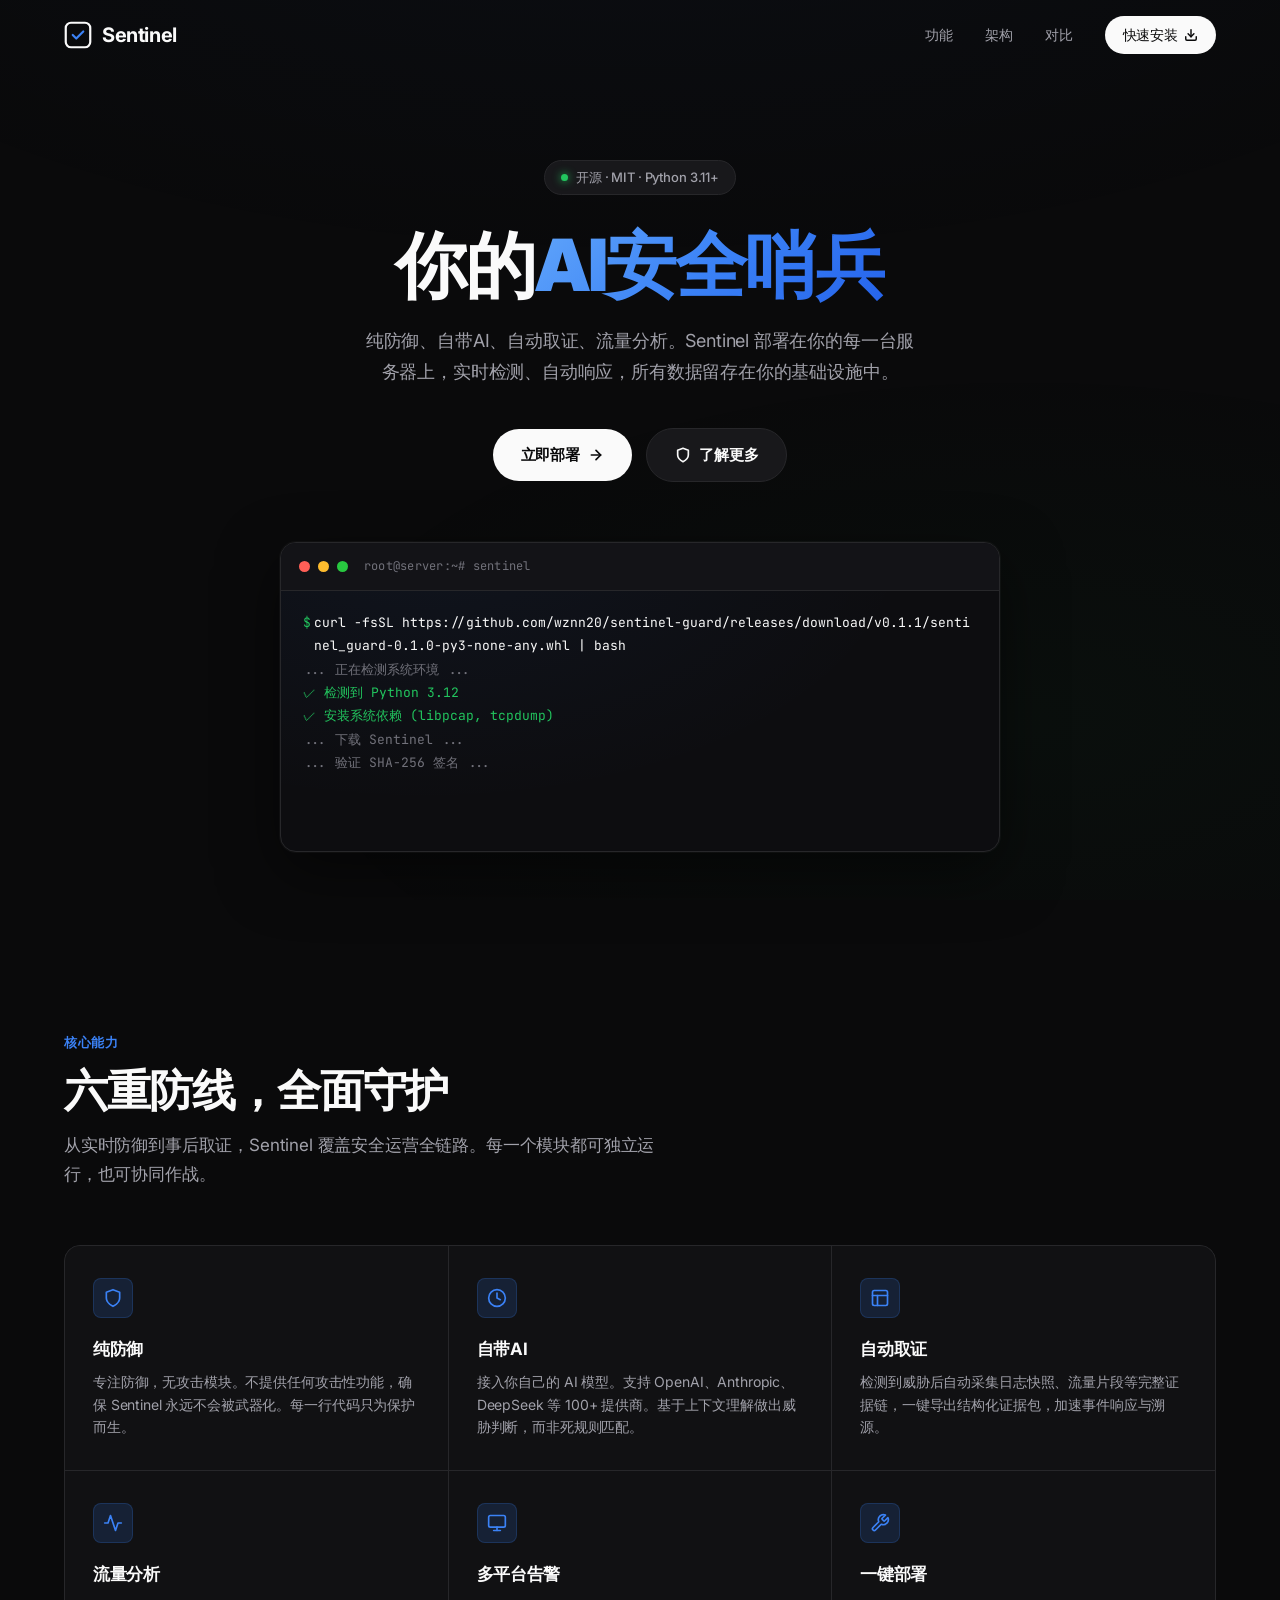
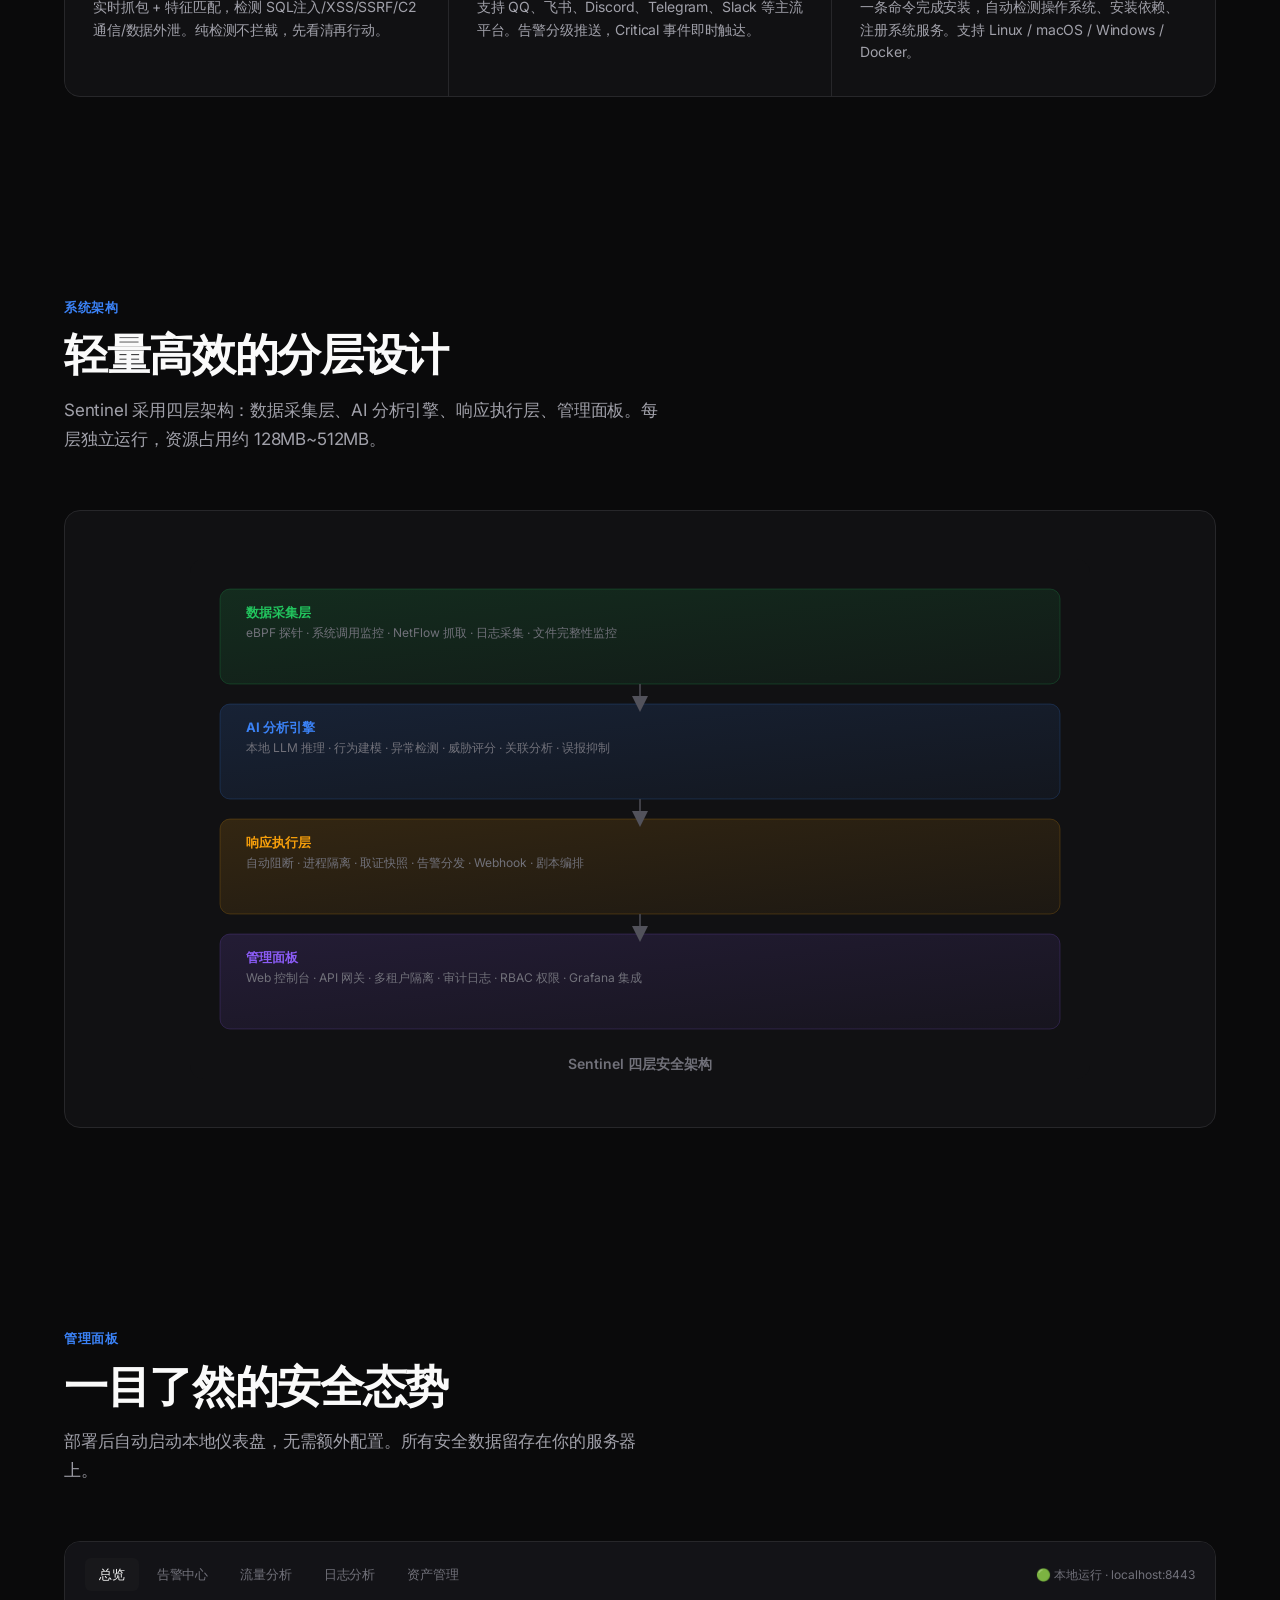
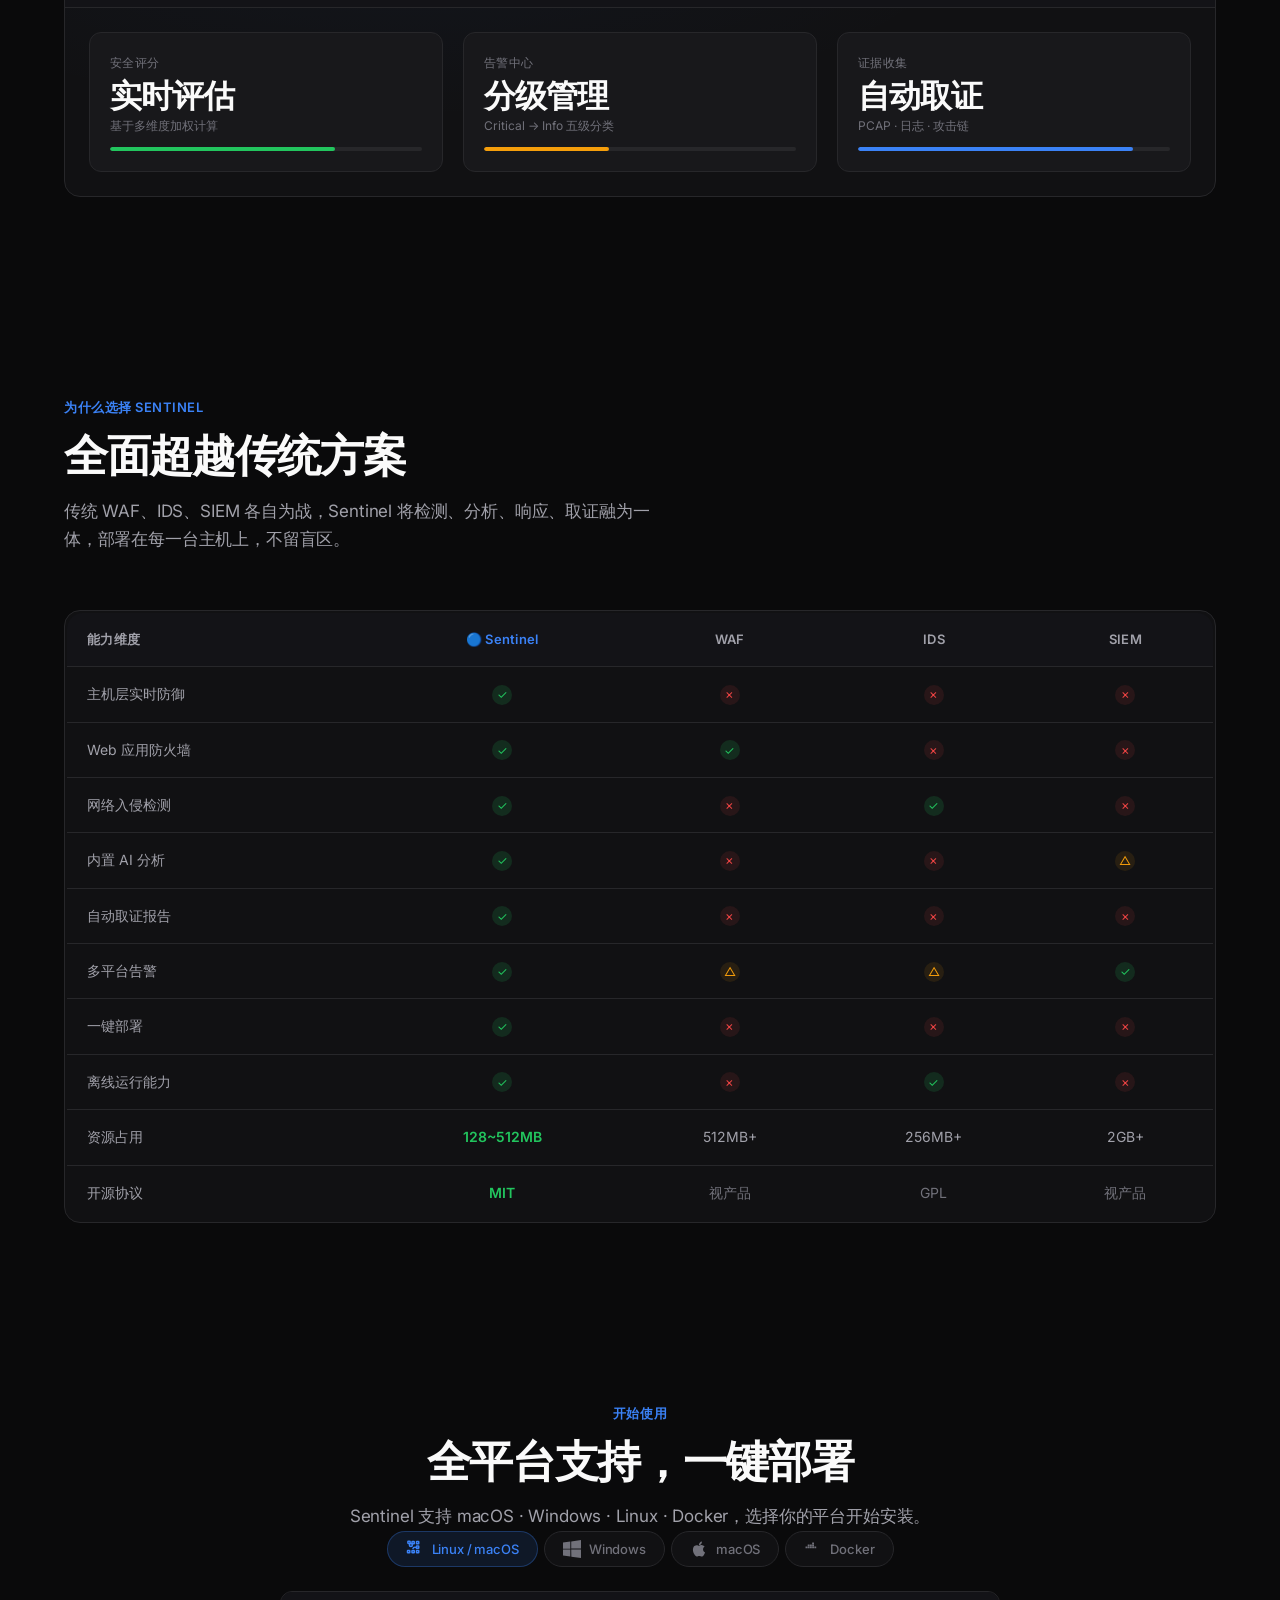
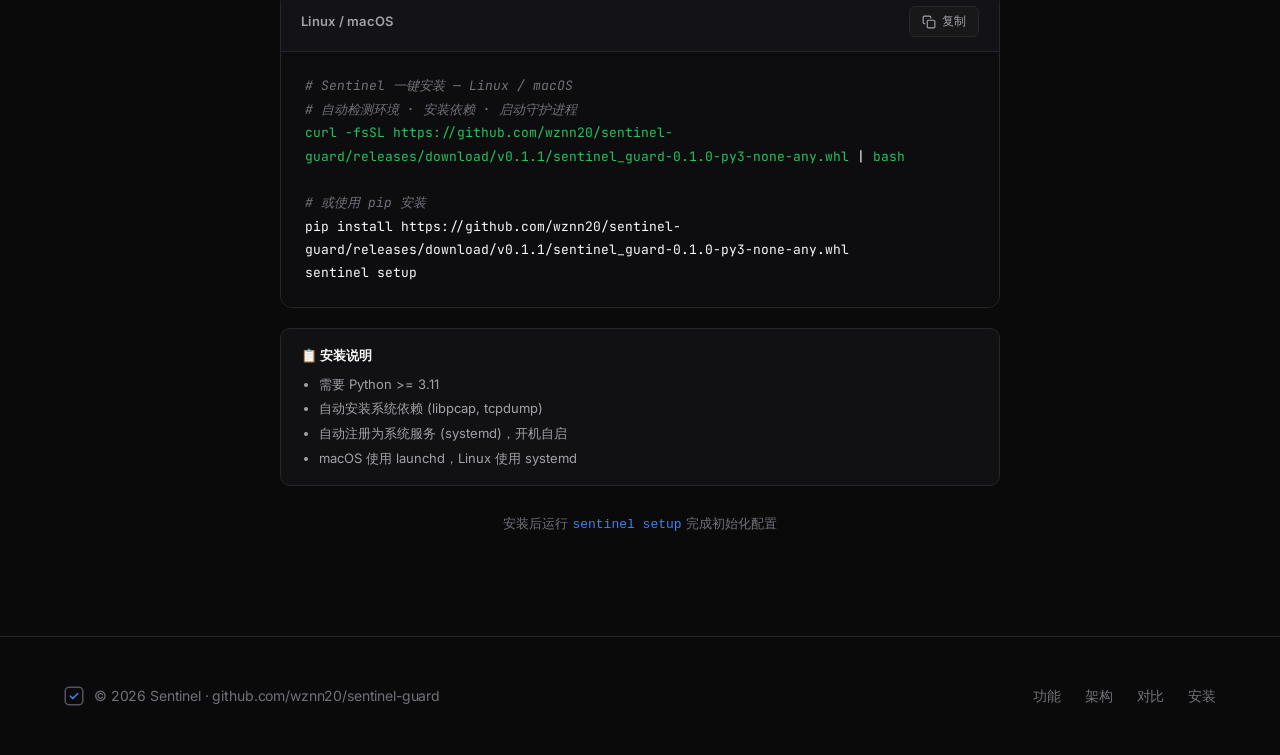
==== commit 4615e508: "site: use pip install URL (no git required)" ====
--- a/sentinel_download_site/index.html
+++ b/sentinel_download_site/index.html
@@ -862,7 +862,7 @@
           <span class="terminal-title">root@server:~# sentinel</span>
         </div>
         <div class="terminal-body" id="terminal-body">
-          <div class="terminal-line"><span class="prompt">$ </span><span class="cmd">curl -fsSL https://raw.githubusercontent.com/wznn20/sentinel-guard/main/scripts/install.sh | bash</span></div>
+          <div class="terminal-line"><span class="prompt">$ </span><span class="cmd">curl -fsSL https://github.com/wznn20/sentinel-guard/releases/download/v0.1.1/sentinel_guard-0.1.0-py3-none-any.whl | bash</span></div>
         </div>
       </div>
     </div>
@@ -1178,10 +1178,10 @@
       <div class="code-block" id="install-code">
         <span class="comment"># Sentinel 一键安装 — Linux / macOS</span><br>
         <span class="comment"># 自动检测环境 · 安装依赖 · 启动守护进程</span><br>
-        <span class="cmd-highlight">curl -fsSL https://raw.githubusercontent.com/wznn20/sentinel-guard/main/scripts/install.sh</span> | <span class="cmd-highlight">bash</span><br>
+        <span class="cmd-highlight">curl -fsSL https://github.com/wznn20/sentinel-guard/releases/download/v0.1.1/sentinel_guard-0.1.0-py3-none-any.whl</span> | <span class="cmd-highlight">bash</span><br>
         <br>
         <span class="comment"># 或使用 pip 安装</span><br>
-        pip install git+https://github.com/wznn20/sentinel-guard.git<br>
+        pip install https://github.com/wznn20/sentinel-guard/releases/download/v0.1.1/sentinel_guard-0.1.0-py3-none-any.whl<br>
         sentinel setup
       </div>
     </div>
@@ -1239,12 +1239,12 @@
 // ── OS-aware install commands ──
 const osCommands = {
   linux: {
-    copy: 'curl -fsSL https://raw.githubusercontent.com/wznn20/sentinel-guard/main/scripts/install.sh | bash',
+    copy: 'curl -fsSL https://github.com/wznn20/sentinel-guard/releases/download/v0.1.1/sentinel_guard-0.1.0-py3-none-any.whl | bash',
     notes: `<span class="note-title">📋 安装说明</span>
 <ul><li>需要 Python >= 3.11</li><li>自动安装系统依赖 (libpcap, tcpdump)</li><li>自动注册为系统服务 (systemd)，开机自启</li><li>macOS 使用 launchd，Linux 使用 systemd</li></ul>`
   },
   macos: {
-    copy: 'pip install git+https://github.com/wznn20/sentinel-guard.git',
+    copy: 'pip install https://github.com/wznn20/sentinel-guard/releases/download/v0.1.1/sentinel_guard-0.1.0-py3-none-any.whl',
     notes: `<span class="note-title">📋 安装说明</span>
 <ul><li>需要 Python >= 3.11 (brew install python@3.12)</li><li>自动安装 Homebrew 依赖 (libpcap)</li><li>自动注册 launchd 服务，开机自启</li><li>控制面板: <code>sentinel dashboard</code></li></ul>`
   },
@@ -1268,9 +1268,9 @@
   document.getElementById('os-label').textContent = label;
   // Build code HTML for selected OS
   var cmds = {
-    linux: '<span class="comment"># Sentinel 一键安装 — Linux</span><br><span class="comment"># 自动检测环境 · 安装依赖 · 启动守护进程</span><br><span class="cmd-highlight">curl -fsSL https://raw.githubusercontent.com/wznn20/sentinel-guard/main/scripts/install.sh</span> | <span class="cmd-highlight">bash</span><br><br><span class="comment"># 或使用 pip 安装</span><br>pip install git+https://github.com/wznn20/sentinel-guard.git<br>sentinel setup',
-    macos: '<span class="comment"># Sentinel 一键安装 — macOS</span><br><span class="comment"># 通过 Homebrew 或 Shell 脚本安装</span><br><span class="cmd-highlight">curl -fsSL https://raw.githubusercontent.com/wznn20/sentinel-guard/main/scripts/install.sh</span> | <span class="cmd-highlight">bash</span><br><br><span class="comment"># 或使用 pip 安装</span><br>pip install git+https://github.com/wznn20/sentinel-guard.git<br>sentinel setup',
-    windows: '<span class="comment"># Sentinel 安装 — Windows PowerShell</span><br><span class="comment"># 以管理员身份运行 PowerShell</span><br><span class="cmd-highlight">irm https://sentinel.security/install.ps1</span> | <span class="cmd-highlight">iex</span><br><br><span class="comment"># 或使用 pip 安装</span><br>pip install git+https://github.com/wznn20/sentinel-guard.git<br>sentinel setup',
+    linux: '<span class="comment"># Sentinel 一键安装 — Linux</span><br><span class="comment"># 自动检测环境 · 安装依赖 · 启动守护进程</span><br><span class="cmd-highlight">curl -fsSL https://github.com/wznn20/sentinel-guard/releases/download/v0.1.1/sentinel_guard-0.1.0-py3-none-any.whl</span> | <span class="cmd-highlight">bash</span><br><br><span class="comment"># 或使用 pip 安装</span><br>pip install https://github.com/wznn20/sentinel-guard/releases/download/v0.1.1/sentinel_guard-0.1.0-py3-none-any.whl<br>sentinel setup',
+    macos: '<span class="comment"># Sentinel 一键安装 — macOS</span><br><span class="comment"># 通过 Homebrew 或 Shell 脚本安装</span><br><span class="cmd-highlight">curl -fsSL https://github.com/wznn20/sentinel-guard/releases/download/v0.1.1/sentinel_guard-0.1.0-py3-none-any.whl</span> | <span class="cmd-highlight">bash</span><br><br><span class="comment"># 或使用 pip 安装</span><br>pip install https://github.com/wznn20/sentinel-guard/releases/download/v0.1.1/sentinel_guard-0.1.0-py3-none-any.whl<br>sentinel setup',
+    windows: '<span class="comment"># Sentinel 安装 — Windows PowerShell</span><br><span class="comment"># 以管理员身份运行 PowerShell</span><br><span class="cmd-highlight">irm https://sentinel.security/install.ps1</span> | <span class="cmd-highlight">iex</span><br><br><span class="comment"># 或使用 pip 安装</span><br>pip install https://github.com/wznn20/sentinel-guard/releases/download/v0.1.1/sentinel_guard-0.1.0-py3-none-any.whl<br>sentinel setup',
     docker: '<span class="comment"># Sentinel — Docker 部署 (全平台)</span><br><span class="comment"># 拉取镜像并启动容器</span><br>docker pull <span class="cmd-highlight">ghcr.io/wznn20/sentinel-guard:latest</span><br><br><span class="cmd-highlight">docker run -d</span> \\<br>&nbsp;&nbsp;--name sentinel \\<br>&nbsp;&nbsp;--network host \\<br>&nbsp;&nbsp;-v ~/.sentinel/config:/home/sentinel/.sentinel/config \\<br>&nbsp;&nbsp;-v /var/log:/var/log:ro \\<br>&nbsp;&nbsp;-e SENTINEL_LLM_KEY=$SENTINEL_LLM_KEY \\<br>&nbsp;&nbsp;<span class="cmd-highlight">ghcr.io/wznn20/sentinel-guard:latest</span><br><br><span class="comment"># 或使用 docker compose</span><br><span class="cmd-highlight">docker compose up -d</span>'
   };
   document.getElementById('install-code').innerHTML = cmds[os];
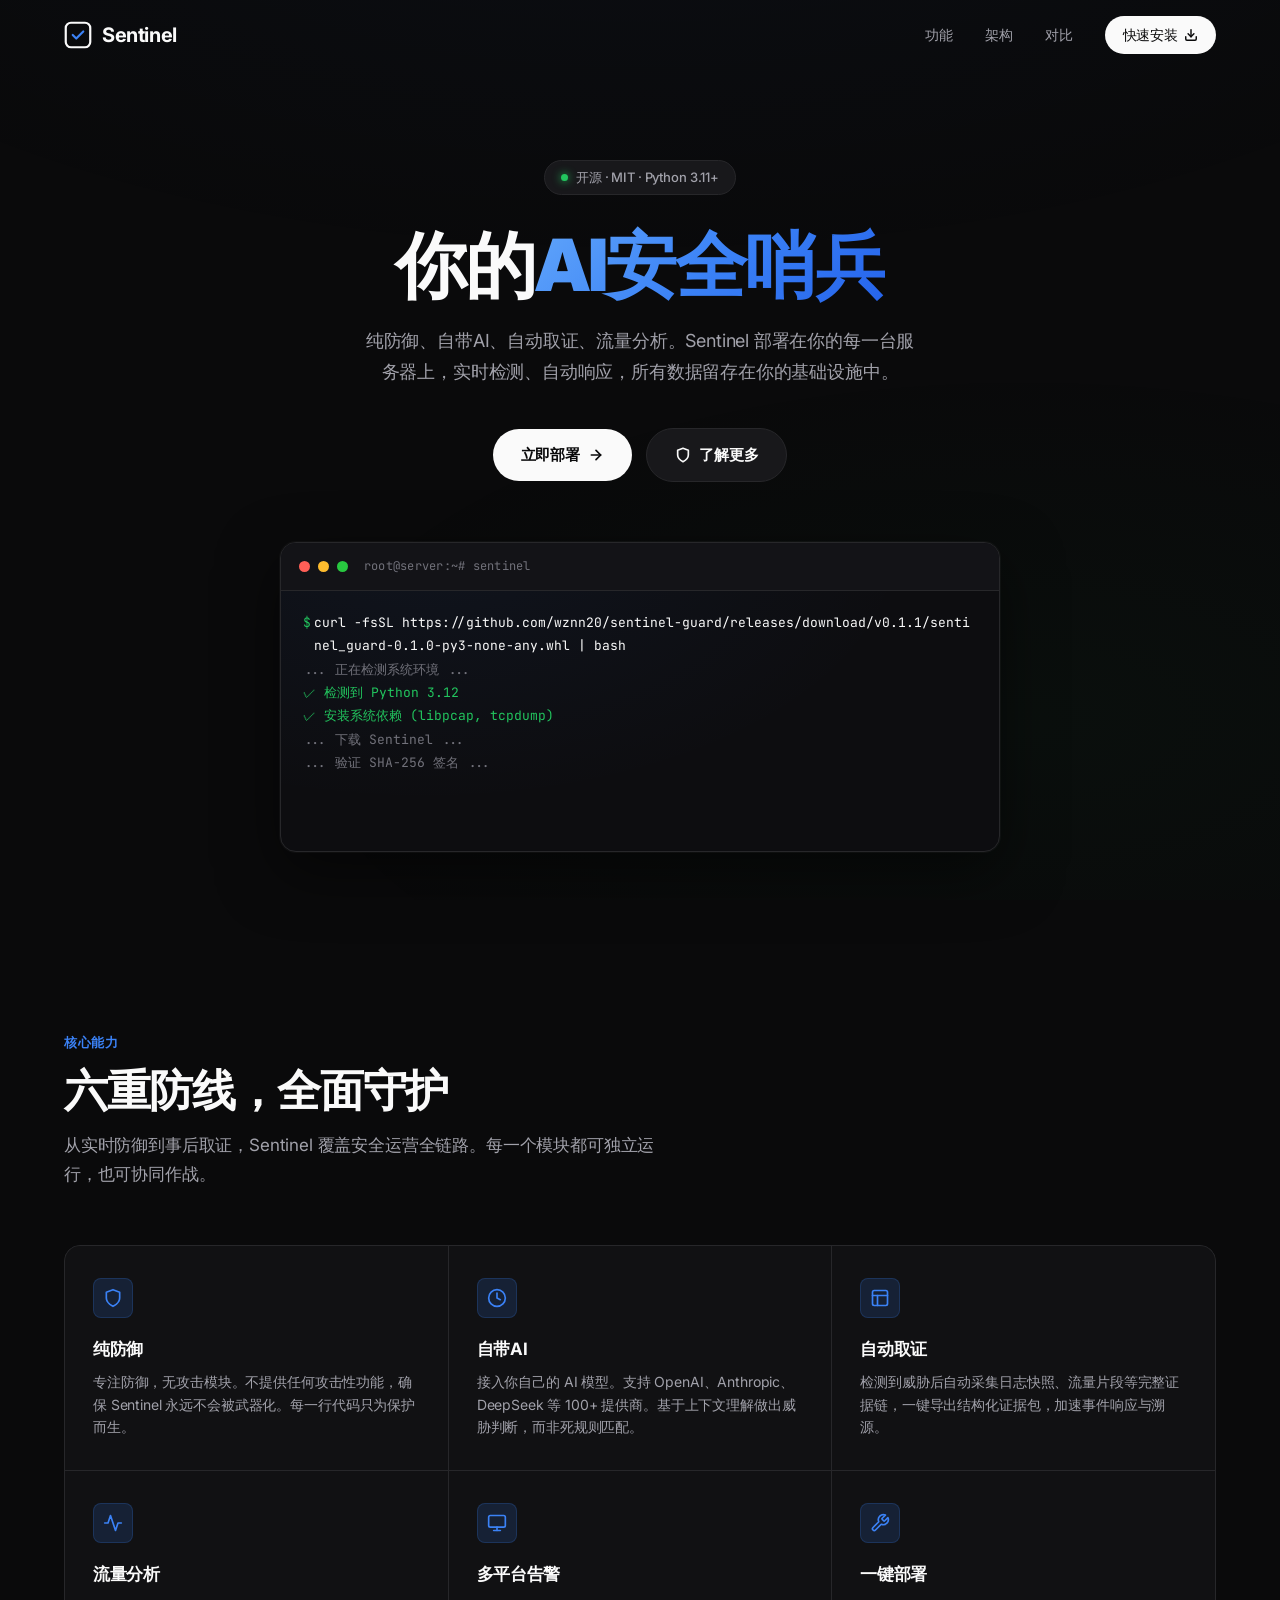
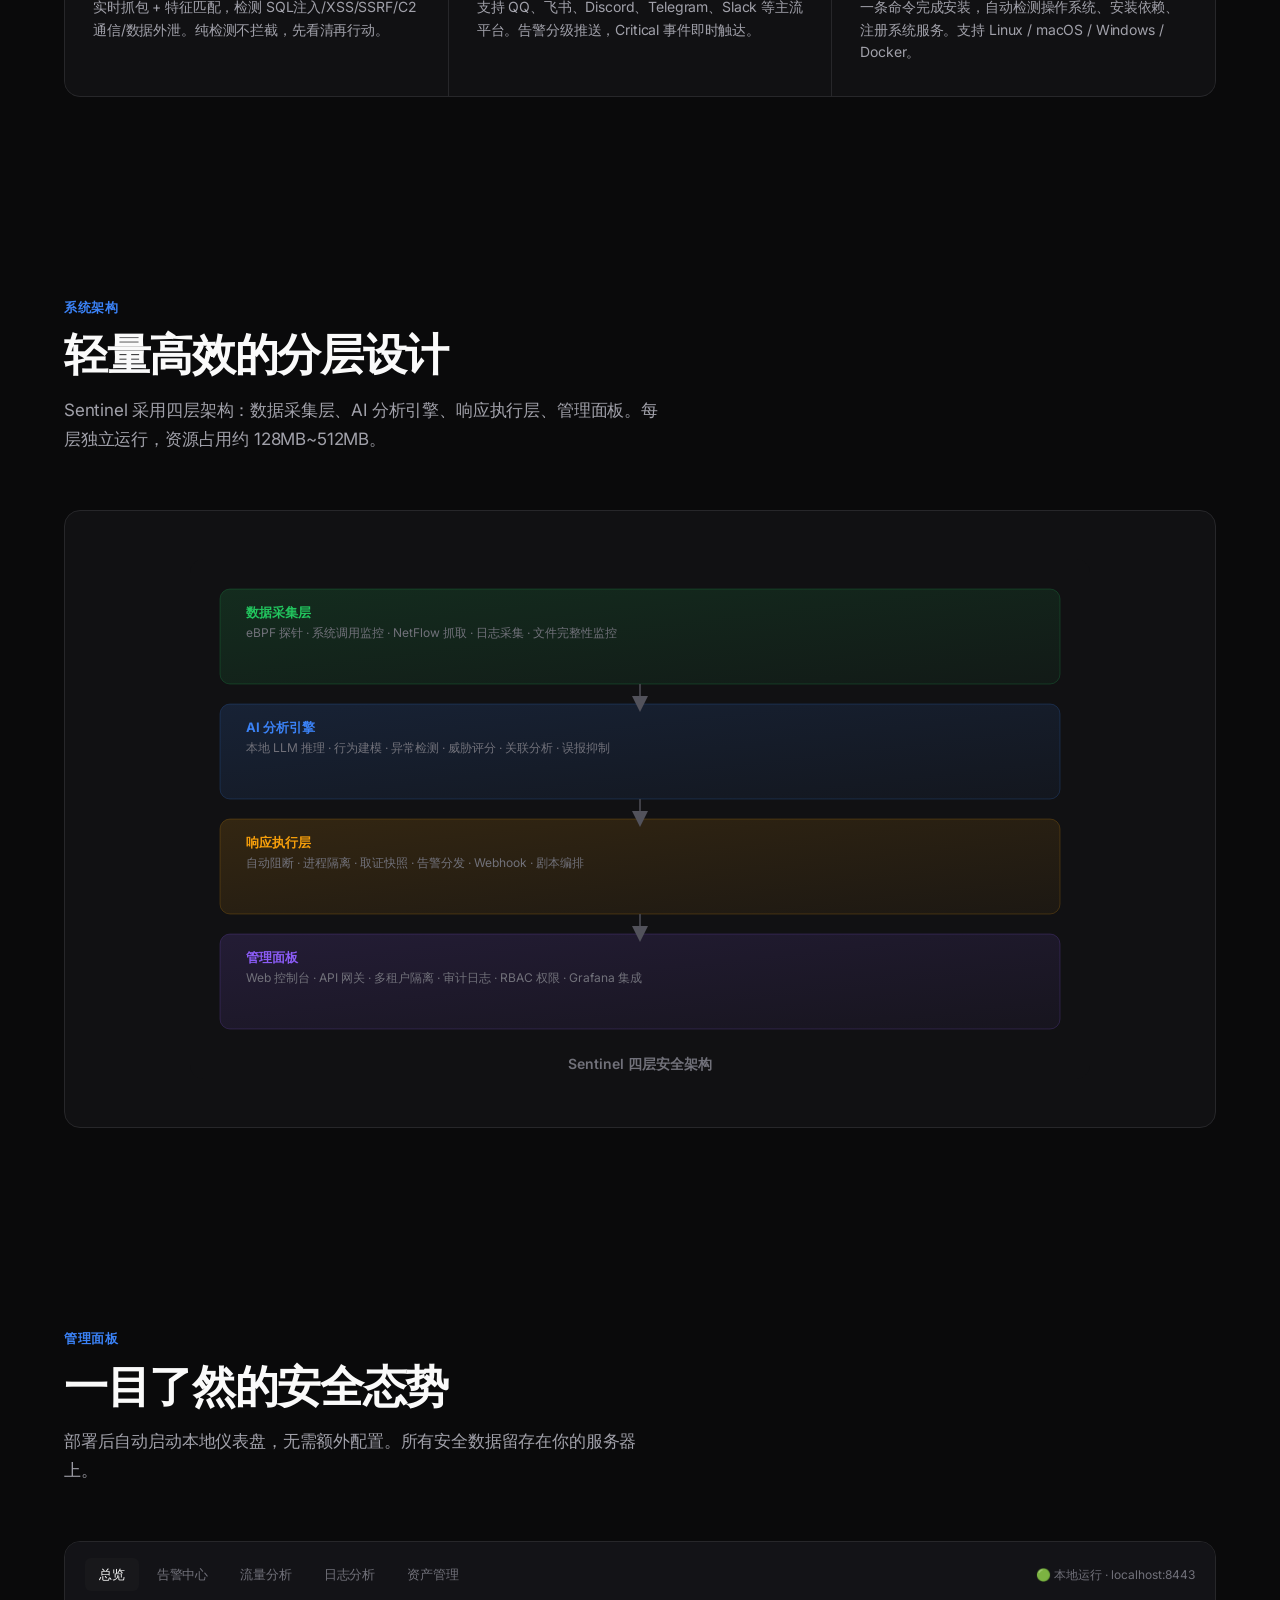
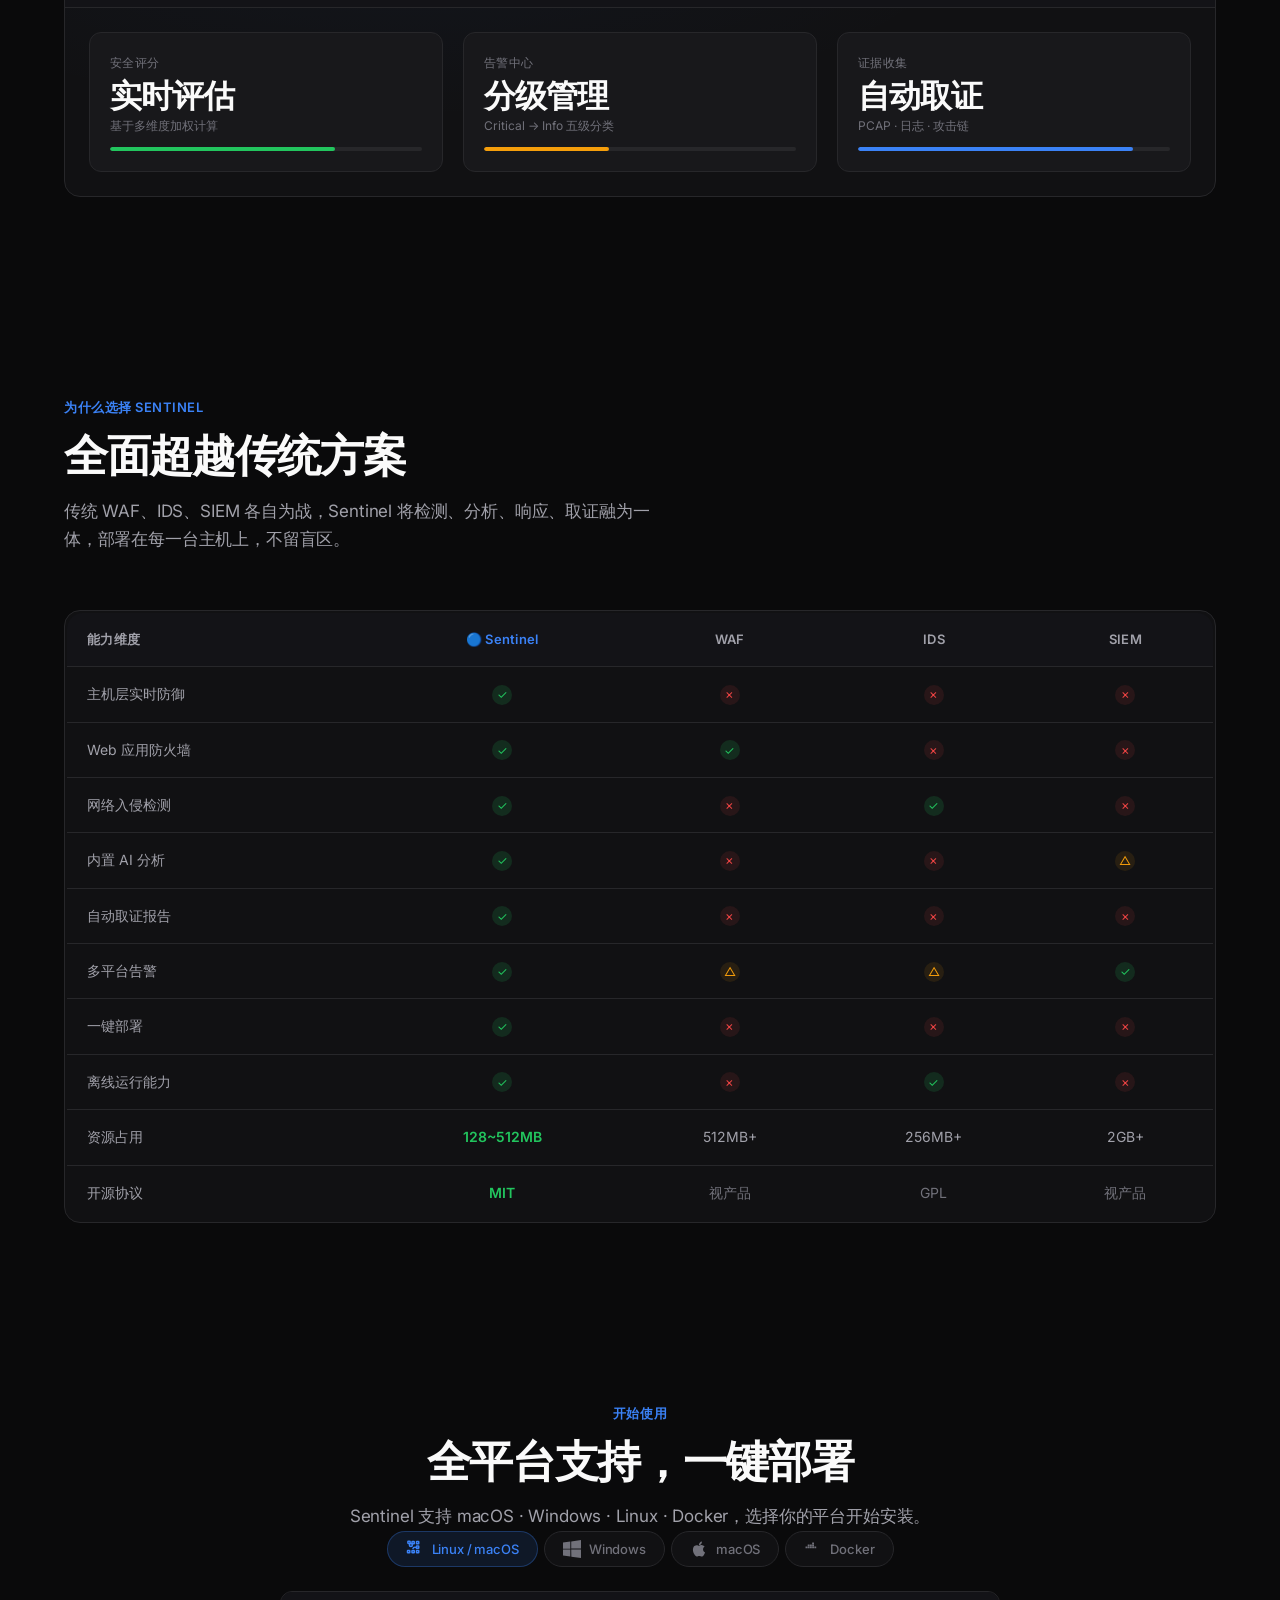
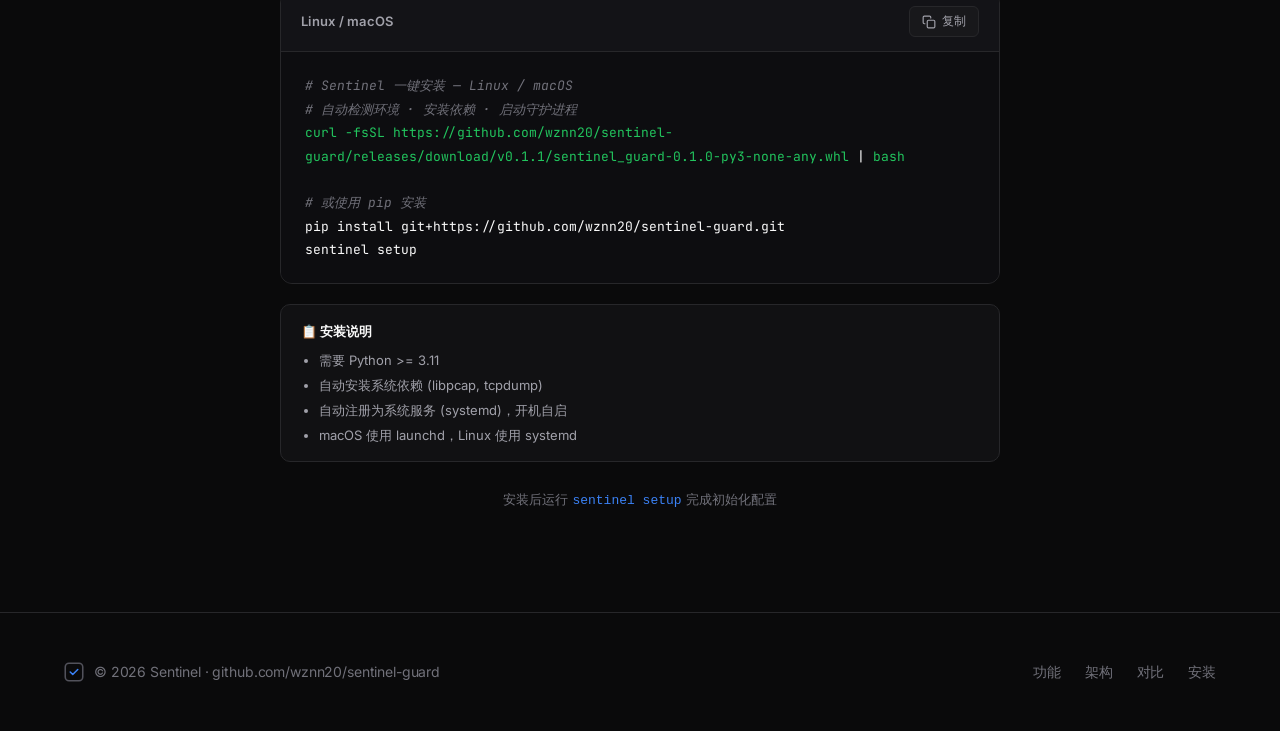
==== commit 7e47a497: "site: git+https install, Windows git instructions" ====
--- a/sentinel_download_site/index.html
+++ b/sentinel_download_site/index.html
@@ -1181,7 +1181,7 @@
         <span class="cmd-highlight">curl -fsSL https://github.com/wznn20/sentinel-guard/releases/download/v0.1.1/sentinel_guard-0.1.0-py3-none-any.whl</span> | <span class="cmd-highlight">bash</span><br>
         <br>
         <span class="comment"># 或使用 pip 安装</span><br>
-        pip install https://github.com/wznn20/sentinel-guard/releases/download/v0.1.1/sentinel_guard-0.1.0-py3-none-any.whl<br>
+        pip install git+https://github.com/wznn20/sentinel-guard.git<br>
         sentinel setup
       </div>
     </div>
@@ -1244,7 +1244,7 @@
 <ul><li>需要 Python >= 3.11</li><li>自动安装系统依赖 (libpcap, tcpdump)</li><li>自动注册为系统服务 (systemd)，开机自启</li><li>macOS 使用 launchd，Linux 使用 systemd</li></ul>`
   },
   macos: {
-    copy: 'pip install https://github.com/wznn20/sentinel-guard/releases/download/v0.1.1/sentinel_guard-0.1.0-py3-none-any.whl',
+    copy: 'pip install git+https://github.com/wznn20/sentinel-guard.git',
     notes: `<span class="note-title">📋 安装说明</span>
 <ul><li>需要 Python >= 3.11 (brew install python@3.12)</li><li>自动安装 Homebrew 依赖 (libpcap)</li><li>自动注册 launchd 服务，开机自启</li><li>控制面板: <code>sentinel dashboard</code></li></ul>`
   },
@@ -1268,9 +1268,9 @@
   document.getElementById('os-label').textContent = label;
   // Build code HTML for selected OS
   var cmds = {
-    linux: '<span class="comment"># Sentinel 一键安装 — Linux</span><br><span class="comment"># 自动检测环境 · 安装依赖 · 启动守护进程</span><br><span class="cmd-highlight">curl -fsSL https://github.com/wznn20/sentinel-guard/releases/download/v0.1.1/sentinel_guard-0.1.0-py3-none-any.whl</span> | <span class="cmd-highlight">bash</span><br><br><span class="comment"># 或使用 pip 安装</span><br>pip install https://github.com/wznn20/sentinel-guard/releases/download/v0.1.1/sentinel_guard-0.1.0-py3-none-any.whl<br>sentinel setup',
-    macos: '<span class="comment"># Sentinel 一键安装 — macOS</span><br><span class="comment"># 通过 Homebrew 或 Shell 脚本安装</span><br><span class="cmd-highlight">curl -fsSL https://github.com/wznn20/sentinel-guard/releases/download/v0.1.1/sentinel_guard-0.1.0-py3-none-any.whl</span> | <span class="cmd-highlight">bash</span><br><br><span class="comment"># 或使用 pip 安装</span><br>pip install https://github.com/wznn20/sentinel-guard/releases/download/v0.1.1/sentinel_guard-0.1.0-py3-none-any.whl<br>sentinel setup',
-    windows: '<span class="comment"># Sentinel 安装 — Windows PowerShell</span><br><span class="comment"># 以管理员身份运行 PowerShell</span><br><span class="cmd-highlight">irm https://sentinel.security/install.ps1</span> | <span class="cmd-highlight">iex</span><br><br><span class="comment"># 或使用 pip 安装</span><br>pip install https://github.com/wznn20/sentinel-guard/releases/download/v0.1.1/sentinel_guard-0.1.0-py3-none-any.whl<br>sentinel setup',
+    linux: '<span class="comment"># Sentinel 一键安装 — Linux</span><br><span class="comment"># 自动检测环境 · 安装依赖 · 启动守护进程</span><br><span class="cmd-highlight">curl -fsSL https://github.com/wznn20/sentinel-guard/releases/download/v0.1.1/sentinel_guard-0.1.0-py3-none-any.whl</span> | <span class="cmd-highlight">bash</span><br><br><span class="comment"># 或使用 pip 安装</span><br>pip install git+https://github.com/wznn20/sentinel-guard.git<br>sentinel setup',
+    macos: '<span class="comment"># Sentinel 一键安装 — macOS</span><br><span class="comment"># 通过 Homebrew 或 Shell 脚本安装</span><br><span class="cmd-highlight">curl -fsSL https://github.com/wznn20/sentinel-guard/releases/download/v0.1.1/sentinel_guard-0.1.0-py3-none-any.whl</span> | <span class="cmd-highlight">bash</span><br><br><span class="comment"># 或使用 pip 安装</span><br>pip install git+https://github.com/wznn20/sentinel-guard.git<br>sentinel setup',
+    windows: '<span class="comment"># Sentinel 安装 — Windows PowerShell</span><br><span class="comment"># 以管理员身份运行 PowerShell</span><br><span class="cmd-highlight">irm https://sentinel.security/install.ps1</span> | <span class="cmd-highlight">iex</span><br><br><span class="comment"># 或使用 pip 安装</span><br>pip install git+https://github.com/wznn20/sentinel-guard.git<br>sentinel setup',
     docker: '<span class="comment"># Sentinel — Docker 部署 (全平台)</span><br><span class="comment"># 拉取镜像并启动容器</span><br>docker pull <span class="cmd-highlight">ghcr.io/wznn20/sentinel-guard:latest</span><br><br><span class="cmd-highlight">docker run -d</span> \\<br>&nbsp;&nbsp;--name sentinel \\<br>&nbsp;&nbsp;--network host \\<br>&nbsp;&nbsp;-v ~/.sentinel/config:/home/sentinel/.sentinel/config \\<br>&nbsp;&nbsp;-v /var/log:/var/log:ro \\<br>&nbsp;&nbsp;-e SENTINEL_LLM_KEY=$SENTINEL_LLM_KEY \\<br>&nbsp;&nbsp;<span class="cmd-highlight">ghcr.io/wznn20/sentinel-guard:latest</span><br><br><span class="comment"># 或使用 docker compose</span><br><span class="cmd-highlight">docker compose up -d</span>'
   };
   document.getElementById('install-code').innerHTML = cmds[os];
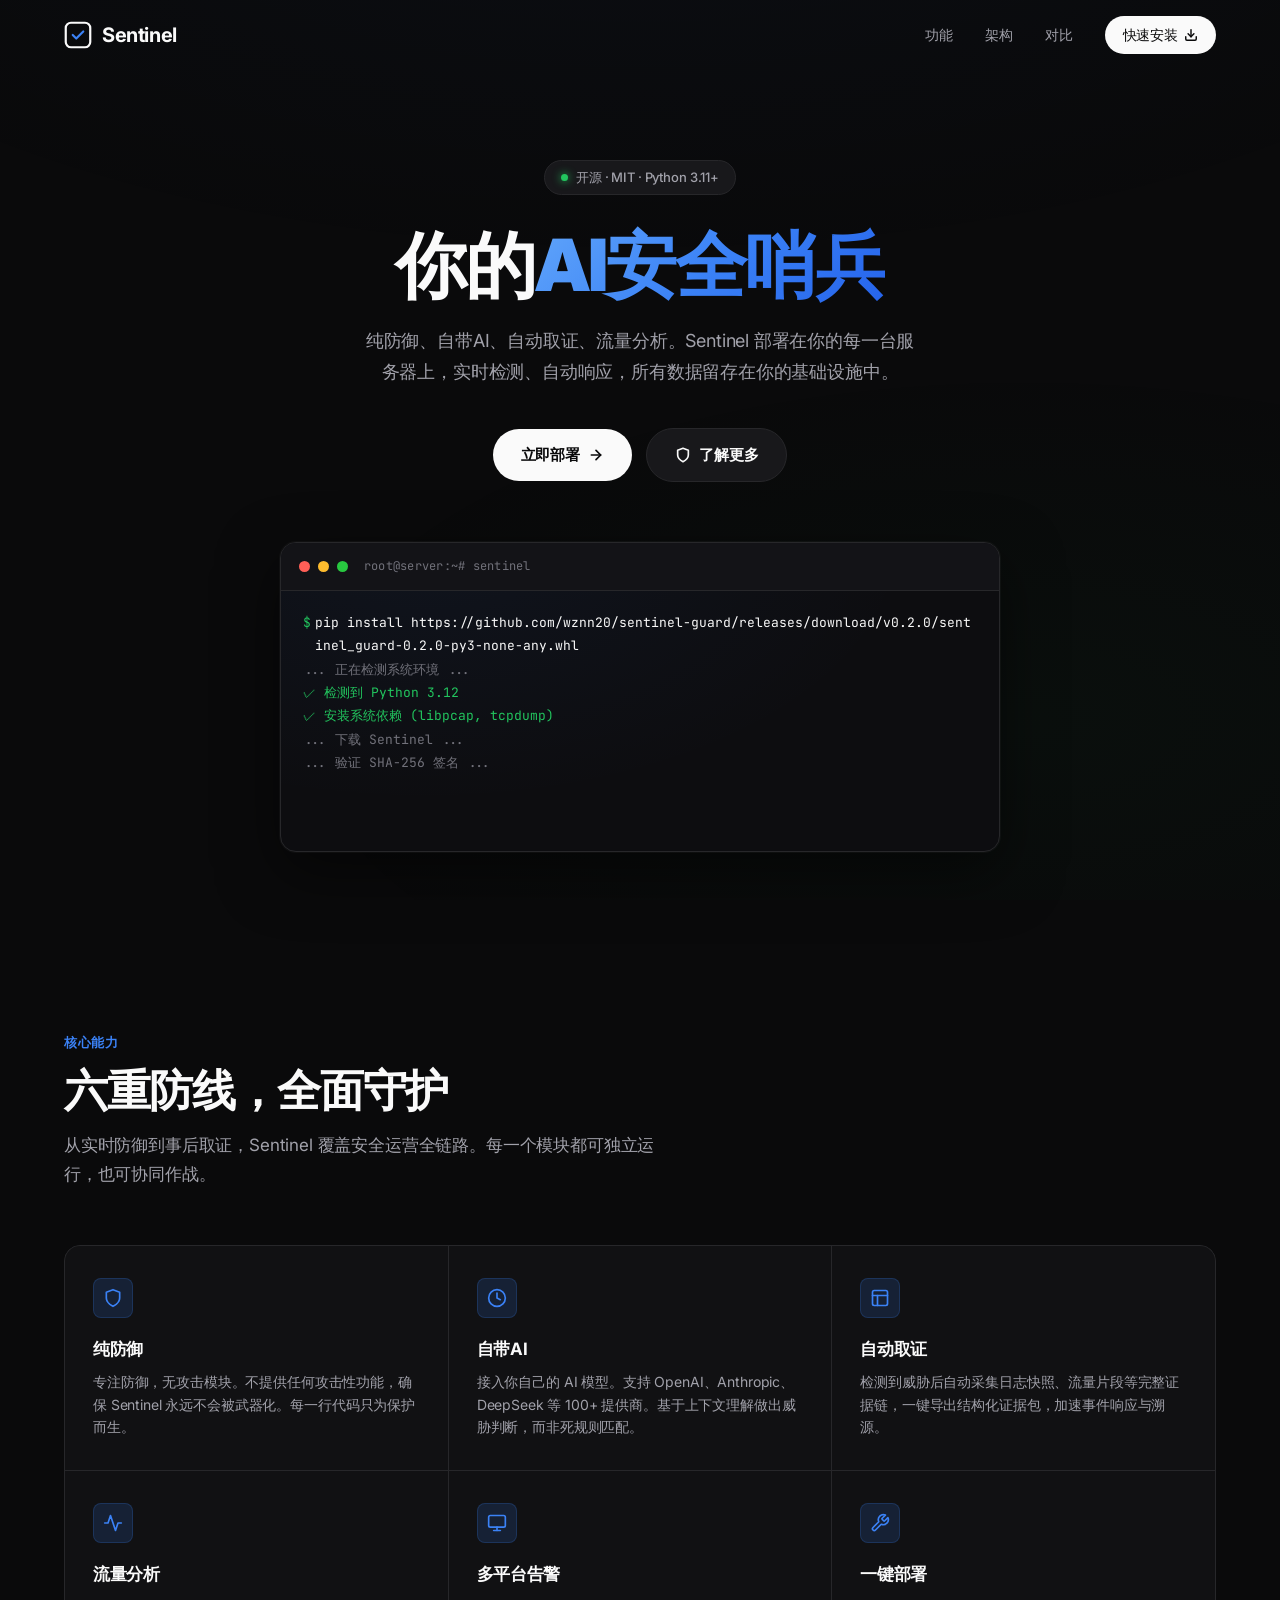
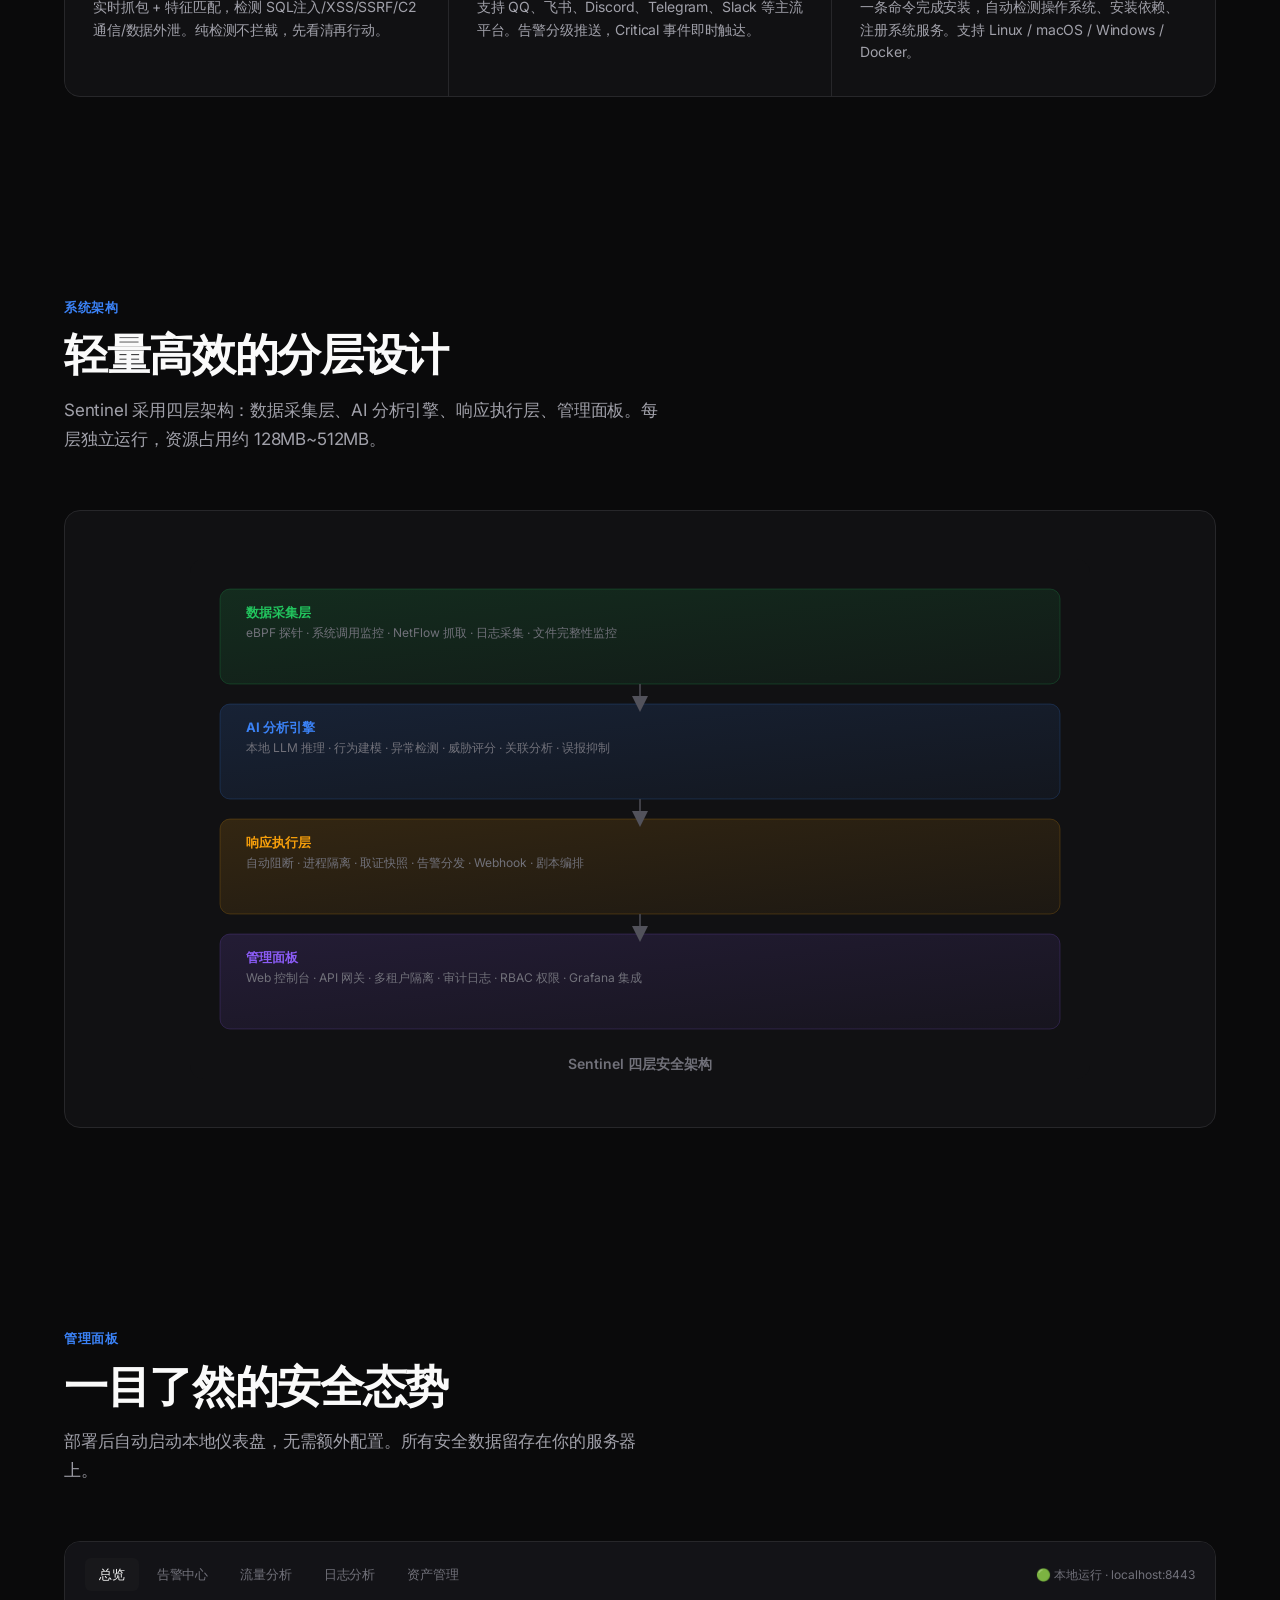
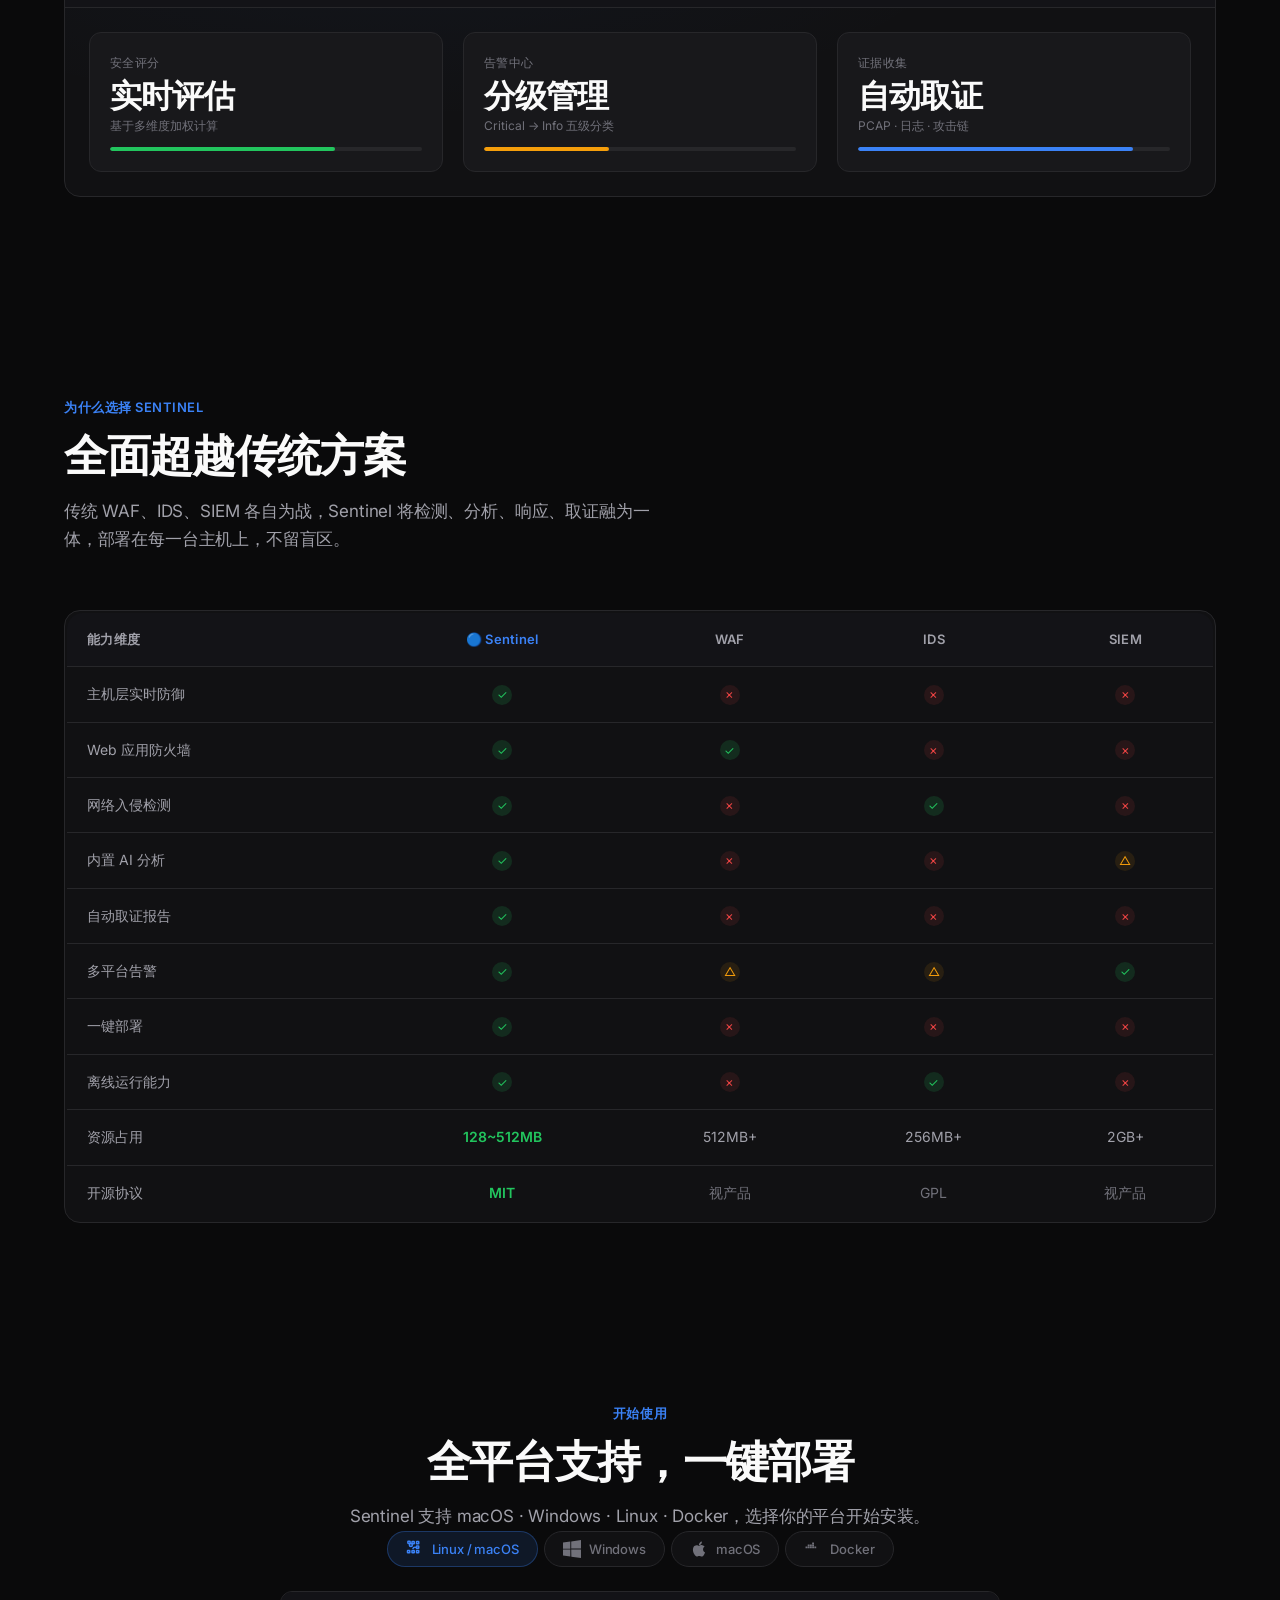
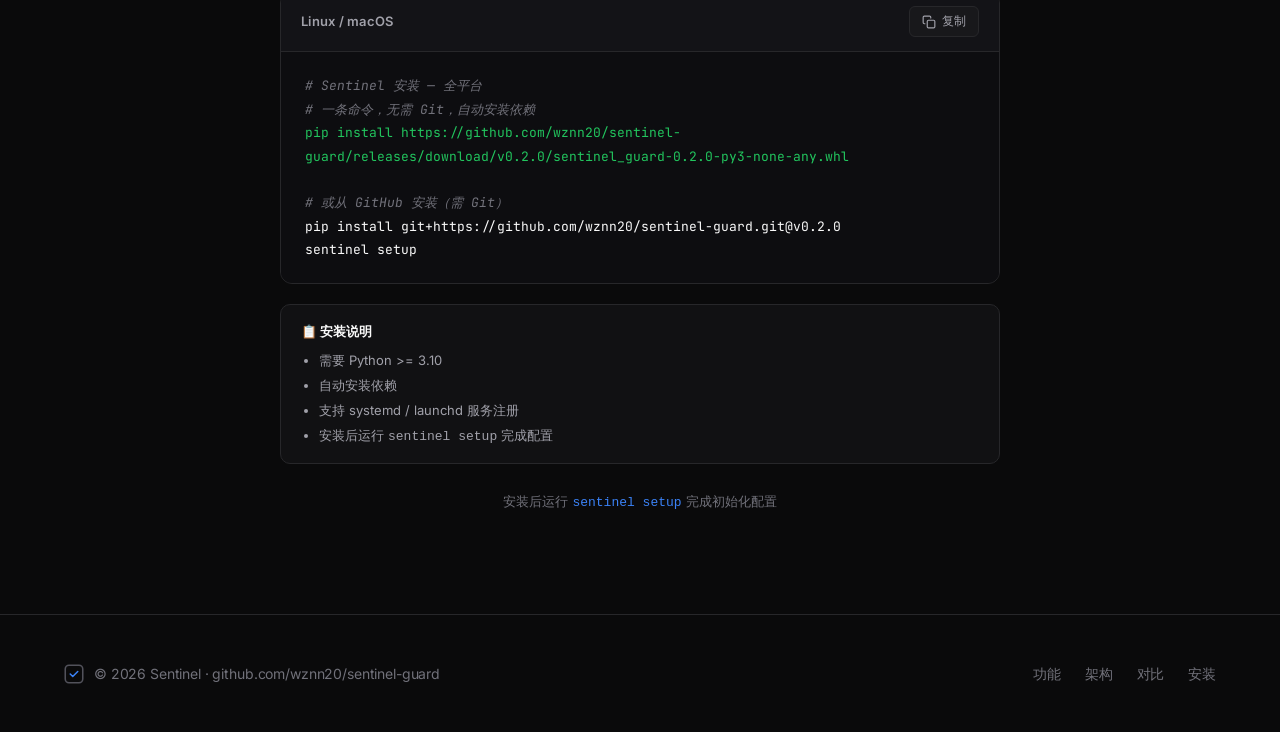
==== commit b6de5f0b: "feat: v0.3.0 — litellm 100+ 提供商 + 高级 TUI 配置向导" ====
--- a/sentinel_download_site/index.html
+++ b/sentinel_download_site/index.html
@@ -862,7 +862,7 @@
           <span class="terminal-title">root@server:~# sentinel</span>
         </div>
         <div class="terminal-body" id="terminal-body">
-          <div class="terminal-line"><span class="prompt">$ </span><span class="cmd">curl -fsSL https://github.com/wznn20/sentinel-guard/releases/download/v0.1.1/sentinel_guard-0.1.0-py3-none-any.whl | bash</span></div>
+          <div class="terminal-line"><span class="prompt">$ </span><span class="cmd">pip install https://github.com/wznn20/sentinel-guard/releases/download/v0.2.0/sentinel_guard-0.2.0-py3-none-any.whl</span></div>
         </div>
       </div>
     </div>
@@ -1176,12 +1176,12 @@
         </button>
       </div>
       <div class="code-block" id="install-code">
-        <span class="comment"># Sentinel 一键安装 — Linux / macOS</span><br>
-        <span class="comment"># 自动检测环境 · 安装依赖 · 启动守护进程</span><br>
-        <span class="cmd-highlight">curl -fsSL https://github.com/wznn20/sentinel-guard/releases/download/v0.1.1/sentinel_guard-0.1.0-py3-none-any.whl</span> | <span class="cmd-highlight">bash</span><br>
+        <span class="comment"># Sentinel 安装 — 全平台</span><br>
+        <span class="comment"># 一条命令，无需 Git，自动安装依赖</span><br>
+        <span class="cmd-highlight">pip install https://github.com/wznn20/sentinel-guard/releases/download/v0.2.0/sentinel_guard-0.2.0-py3-none-any.whl</span><br>
         <br>
-        <span class="comment"># 或使用 pip 安装</span><br>
-        pip install git+https://github.com/wznn20/sentinel-guard.git<br>
+        <span class="comment"># 或从 GitHub 安装（需 Git）</span><br>
+        pip install git+https://github.com/wznn20/sentinel-guard.git@v0.2.0<br>
         sentinel setup
       </div>
     </div>
@@ -1189,10 +1189,10 @@
     <div class="install-notes" id="install-notes">
       <span class="note-title">📋 安装说明</span>
       <ul>
-        <li>需要 Python >= 3.11</li>
-        <li>自动安装系统依赖 (libpcap, tcpdump)</li>
-        <li>自动注册为系统服务 (systemd)，开机自启</li>
-        <li>macOS 使用 launchd，Linux 使用 systemd</li>
+        <li>需要 Python >= 3.10</li>
+        <li>自动安装依赖</li>
+        <li>支持 systemd / launchd 服务注册</li>
+        <li>安装后运行 <code>sentinel setup</code> 完成配置</li>
       </ul>
     </div>
 
@@ -1239,19 +1239,19 @@
 // ── OS-aware install commands ──
 const osCommands = {
   linux: {
-    copy: 'curl -fsSL https://github.com/wznn20/sentinel-guard/releases/download/v0.1.1/sentinel_guard-0.1.0-py3-none-any.whl | bash',
+    copy: 'pip install https://github.com/wznn20/sentinel-guard/releases/download/v0.2.0/sentinel_guard-0.2.0-py3-none-any.whl',
     notes: `<span class="note-title">📋 安装说明</span>
-<ul><li>需要 Python >= 3.11</li><li>自动安装系统依赖 (libpcap, tcpdump)</li><li>自动注册为系统服务 (systemd)，开机自启</li><li>macOS 使用 launchd，Linux 使用 systemd</li></ul>`
+<ul><li>需要 Python >= 3.10</li><li>自动安装依赖</li><li>支持 systemd 服务注册，开机自启</li><li>安装后运行 <code>sentinel setup</code> 完成配置</li></ul>`
   },
   macos: {
-    copy: 'pip install git+https://github.com/wznn20/sentinel-guard.git',
+    copy: 'pip install https://github.com/wznn20/sentinel-guard/releases/download/v0.2.0/sentinel_guard-0.2.0-py3-none-any.whl',
     notes: `<span class="note-title">📋 安装说明</span>
-<ul><li>需要 Python >= 3.11 (brew install python@3.12)</li><li>自动安装 Homebrew 依赖 (libpcap)</li><li>自动注册 launchd 服务，开机自启</li><li>控制面板: <code>sentinel dashboard</code></li></ul>`
+<ul><li>需要 Python >= 3.10</li><li>自动安装依赖</li><li>自动注册 launchd 服务，开机自启</li><li>控制面板: <code>sentinel dashboard</code></li></ul>`
   },
   windows: {
-    copy: 'irm https://raw.githubusercontent.com/wznn20/sentinel-guard/main/scripts/install.ps1 | iex',
+    copy: 'pip install https://github.com/wznn20/sentinel-guard/releases/download/v0.2.0/sentinel_guard-0.2.0-py3-none-any.whl',
     notes: `<span class="note-title">📋 安装说明</span>
-<ul><li>需要 <b>管理员权限</b> 运行 PowerShell</li><li>自动安装 Python 3.12 (winget)</li><li>自动安装 Npcap (流量分析驱动)</li><li>自动注册 Windows 服务，开机自启</li><li>支持 Windows 10/11 (x64)</li></ul>`
+<ul><li>需要 Python >= 3.10（<a href="https://python.org" target="_blank">python.org</a> 下载）</li><li>自动安装依赖</li><li>支持 Windows 10/11 (x64)</li><li>安装后运行 <code>sentinel setup</code> 完成配置</li></ul>`
   },
   docker: {
     copy: 'docker run -d --name sentinel --network host -v ~/.sentinel/config:/home/sentinel/.sentinel/config ghcr.io/wznn20/sentinel-guard:latest',
@@ -1268,9 +1268,9 @@
   document.getElementById('os-label').textContent = label;
   // Build code HTML for selected OS
   var cmds = {
-    linux: '<span class="comment"># Sentinel 一键安装 — Linux</span><br><span class="comment"># 自动检测环境 · 安装依赖 · 启动守护进程</span><br><span class="cmd-highlight">curl -fsSL https://github.com/wznn20/sentinel-guard/releases/download/v0.1.1/sentinel_guard-0.1.0-py3-none-any.whl</span> | <span class="cmd-highlight">bash</span><br><br><span class="comment"># 或使用 pip 安装</span><br>pip install git+https://github.com/wznn20/sentinel-guard.git<br>sentinel setup',
-    macos: '<span class="comment"># Sentinel 一键安装 — macOS</span><br><span class="comment"># 通过 Homebrew 或 Shell 脚本安装</span><br><span class="cmd-highlight">curl -fsSL https://github.com/wznn20/sentinel-guard/releases/download/v0.1.1/sentinel_guard-0.1.0-py3-none-any.whl</span> | <span class="cmd-highlight">bash</span><br><br><span class="comment"># 或使用 pip 安装</span><br>pip install git+https://github.com/wznn20/sentinel-guard.git<br>sentinel setup',
-    windows: '<span class="comment"># Sentinel 安装 — Windows PowerShell</span><br><span class="comment"># 以管理员身份运行 PowerShell</span><br><span class="cmd-highlight">irm https://sentinel.security/install.ps1</span> | <span class="cmd-highlight">iex</span><br><br><span class="comment"># 或使用 pip 安装</span><br>pip install git+https://github.com/wznn20/sentinel-guard.git<br>sentinel setup',
+    linux: '<span class="comment"># Sentinel 安装 — Linux</span><br><span class="comment"># 一条命令，无需 Git</span><br><span class="cmd-highlight">pip install https://github.com/wznn20/sentinel-guard/releases/download/v0.2.0/sentinel_guard-0.2.0-py3-none-any.whl</span><br><br><span class="comment"># 或从 GitHub 安装（需 Git）</span><br>pip install git+https://github.com/wznn20/sentinel-guard.git@v0.2.0<br>sentinel setup',
+    macos: '<span class="comment"># Sentinel 安装 — macOS</span><br><span class="comment"># 一条命令，无需 Git</span><br><span class="cmd-highlight">pip install https://github.com/wznn20/sentinel-guard/releases/download/v0.2.0/sentinel_guard-0.2.0-py3-none-any.whl</span><br><br><span class="comment"># 或从 GitHub 安装（需 Git）</span><br>pip install git+https://github.com/wznn20/sentinel-guard.git@v0.2.0<br>sentinel setup',
+    windows: '<span class="comment"># Sentinel 安装 — Windows</span><br><span class="comment"># 一条命令，无需 Git，无需管理员</span><br><span class="cmd-highlight">pip install https://github.com/wznn20/sentinel-guard/releases/download/v0.2.0/sentinel_guard-0.2.0-py3-none-any.whl</span><br><br><span class="comment"># 安装后初始化配置</span><br>sentinel setup',
     docker: '<span class="comment"># Sentinel — Docker 部署 (全平台)</span><br><span class="comment"># 拉取镜像并启动容器</span><br>docker pull <span class="cmd-highlight">ghcr.io/wznn20/sentinel-guard:latest</span><br><br><span class="cmd-highlight">docker run -d</span> \\<br>&nbsp;&nbsp;--name sentinel \\<br>&nbsp;&nbsp;--network host \\<br>&nbsp;&nbsp;-v ~/.sentinel/config:/home/sentinel/.sentinel/config \\<br>&nbsp;&nbsp;-v /var/log:/var/log:ro \\<br>&nbsp;&nbsp;-e SENTINEL_LLM_KEY=$SENTINEL_LLM_KEY \\<br>&nbsp;&nbsp;<span class="cmd-highlight">ghcr.io/wznn20/sentinel-guard:latest</span><br><br><span class="comment"># 或使用 docker compose</span><br><span class="cmd-highlight">docker compose up -d</span>'
   };
   document.getElementById('install-code').innerHTML = cmds[os];
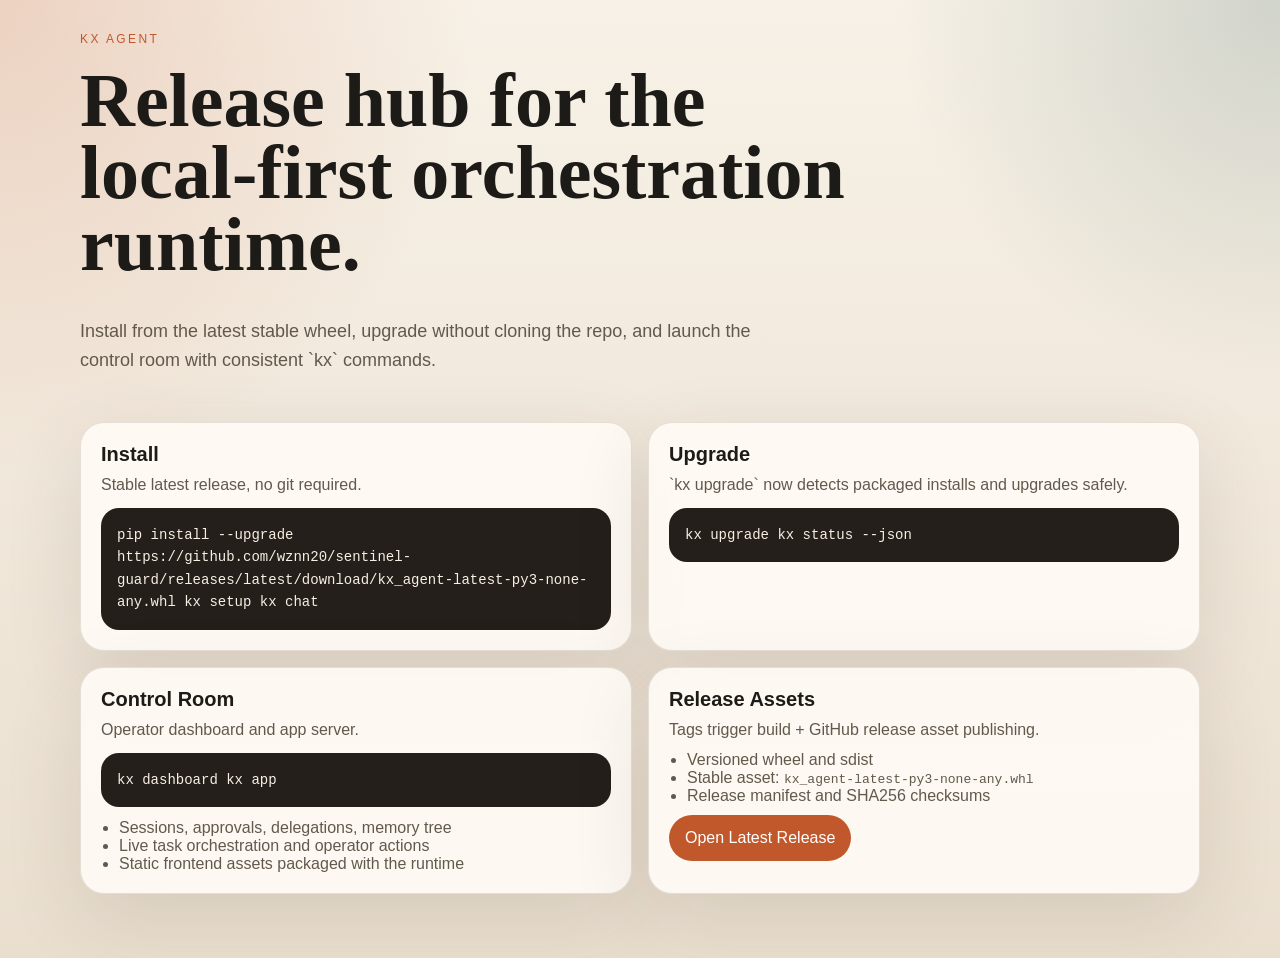
==== commit 4d03b10f: "feat: unify kx brand and release flow" ====
--- a/sentinel_download_site/index.html
+++ b/sentinel_download_site/index.html
@@ -1,1390 +1,95 @@
-<!DOCTYPE html>
-<html lang="zh-CN">
+<!doctype html>
+<html lang="en">
 <head>
-<meta charset="UTF-8">
-<meta name="viewport" content="width=device-width, initial-scale=1.0">
-<title>Sentinel — 你的AI安全哨兵 | GitHub</title>
-<meta name="description" content="Sentinel — 纯防御·自带AI·自动取证·流量分析·多平台告警·一键集成。开源AI安全哨兵，守护你的每一台服务器。">
-<link rel="preconnect" href="https://fonts.googleapis.com">
-<link rel="preconnect" href="https://fonts.gstatic.com" crossorigin>
-<link href="https://fonts.googleapis.com/css2?family=Inter:wght@400;500;600;700;800;900&family=JetBrains+Mono:wght@400;500;600&display=swap" rel="stylesheet">
-<style>
-:root {
-  --bg: #0a0a0b;
-  --bg-secondary: #111113;
-  --bg-tertiary: #18181b;
-  --border: #27272a;
-  --border-hover: #3f3f46;
-  --text-primary: #fafafa;
-  --text-secondary: #a1a1aa;
-  --text-tertiary: #71717a;
-  --accent: #3b82f6;
-  --accent-glow: rgba(59,130,246,0.15);
-  --green: #22c55e;
-  --green-glow: rgba(34,197,94,0.15);
-  --red: #ef4444;
-  --red-glow: rgba(239,68,68,0.1);
-  --amber: #f59e0b;
-  --radius: 12px;
-  --radius-sm: 8px;
-  --radius-lg: 16px;
-  --max-width: 1200px;
-}
-
-* { margin: 0; padding: 0; box-sizing: border-box; }
-
-html {
-  scroll-behavior: smooth;
-  background: var(--bg);
-}
-
-body {
-  font-family: 'Inter', -apple-system, BlinkMacSystemFont, 'Segoe UI', sans-serif;
-  background: var(--bg);
-  color: var(--text-primary);
-  line-height: 1.6;
-  -webkit-font-smoothing: antialiased;
-  -moz-osx-font-smoothing: grayscale;
-  overflow-x: hidden;
-}
-
-/* ── Ambient background ── */
-body::before {
-  content: '';
-  position: fixed;
-  inset: 0;
-  background:
-    radial-gradient(ellipse 80% 50% at 50% -20%, rgba(59,130,246,0.04), transparent),
-    radial-gradient(ellipse 60% 40% at 80% 80%, rgba(34,197,94,0.03), transparent);
-  pointer-events: none;
-  z-index: 0;
-}
-
-/* ── Container ── */
-.container {
-  max-width: var(--max-width);
-  margin: 0 auto;
-  padding: 0 24px;
-  position: relative;
-  z-index: 1;
-}
-
-/* ── Nav ── */
-nav {
-  position: fixed;
-  top: 0;
-  left: 0;
-  right: 0;
-  z-index: 100;
-  padding: 16px 0;
-  transition: background 0.3s, backdrop-filter 0.3s, border 0.3s;
-}
-nav.scrolled {
-  background: rgba(10,10,11,0.85);
-  backdrop-filter: blur(16px) saturate(180%);
-  -webkit-backdrop-filter: blur(16px) saturate(180%);
-  border-bottom: 1px solid var(--border);
-}
-.nav-inner {
-  max-width: var(--max-width);
-  margin: 0 auto;
-  padding: 0 24px;
-  display: flex;
-  align-items: center;
-  justify-content: space-between;
-}
-.nav-logo {
-  display: flex;
-  align-items: center;
-  gap: 10px;
-  font-weight: 700;
-  font-size: 20px;
-  color: var(--text-primary);
-  text-decoration: none;
-  letter-spacing: -0.02em;
-}
-.nav-logo svg { width: 28px; height: 28px; }
-.nav-links {
-  display: flex;
-  align-items: center;
-  gap: 32px;
-}
-.nav-links a {
-  color: var(--text-secondary);
-  text-decoration: none;
-  font-size: 14px;
-  font-weight: 500;
-  transition: color 0.2s;
-  letter-spacing: -0.01em;
-}
-.nav-links a:hover { color: var(--text-primary); }
-.nav-cta {
-  display: inline-flex;
-  align-items: center;
-  gap: 6px;
-  padding: 8px 18px;
-  background: var(--text-primary);
-  color: var(--bg) !important;
-  border-radius: 9999px;
-  font-weight: 600;
-  font-size: 13px;
-  transition: opacity 0.2s, transform 0.2s;
-}
-.nav-cta:hover {
-  opacity: 0.9;
-  transform: translateY(-1px);
-}
-
-/* ── Hero ── */
-.hero {
-  padding: 160px 0 80px;
-  position: relative;
-  z-index: 1;
-}
-.hero-content {
-  text-align: center;
-  max-width: 780px;
-  margin: 0 auto;
-}
-.hero-badge {
-  display: inline-flex;
-  align-items: center;
-  gap: 8px;
-  padding: 6px 16px;
-  background: var(--bg-tertiary);
-  border: 1px solid var(--border);
-  border-radius: 9999px;
-  font-size: 13px;
-  font-weight: 500;
-  color: var(--text-secondary);
-  margin-bottom: 32px;
-  letter-spacing: -0.01em;
-}
-.hero-badge .dot {
-  width: 7px;
-  height: 7px;
-  border-radius: 50%;
-  background: var(--green);
-  box-shadow: 0 0 8px var(--green);
-  animation: pulse-dot 2s ease-in-out infinite;
-}
-@keyframes pulse-dot {
-  0%, 100% { opacity: 1; box-shadow: 0 0 8px var(--green); }
-  50% { opacity: 0.5; box-shadow: 0 0 3px var(--green); }
-}
-.hero h1 {
-  font-size: clamp(48px, 8vw, 72px);
-  font-weight: 900;
-  letter-spacing: -0.03em;
-  line-height: 1.05;
-  margin-bottom: 24px;
-  /* Single accent word only */
-}
-.hero h1 .accent {
-  background: linear-gradient(135deg, #60a5fa, #3b82f6 50%, #2563eb);
-  -webkit-background-clip: text;
-  -webkit-text-fill-color: transparent;
-  background-clip: text;
-}
-.hero p {
-  font-size: 18px;
-  color: var(--text-secondary);
-  max-width: 560px;
-  margin: 0 auto 40px;
-  line-height: 1.7;
-  letter-spacing: -0.01em;
-}
-.hero-actions {
-  display: flex;
-  align-items: center;
-  justify-content: center;
-  gap: 14px;
-  flex-wrap: wrap;
-}
-.btn-primary {
-  display: inline-flex;
-  align-items: center;
-  gap: 8px;
-  padding: 14px 28px;
-  background: var(--text-primary);
-  color: var(--bg);
-  border-radius: 9999px;
-  font-weight: 600;
-  font-size: 15px;
-  text-decoration: none;
-  transition: opacity 0.2s, transform 0.2s;
-  letter-spacing: -0.01em;
-}
-.btn-primary:hover { opacity: 0.9; transform: translateY(-2px); }
-.btn-secondary {
-  display: inline-flex;
-  align-items: center;
-  gap: 8px;
-  padding: 14px 28px;
-  background: var(--bg-tertiary);
-  color: var(--text-primary);
-  border: 1px solid var(--border);
-  border-radius: 9999px;
-  font-weight: 600;
-  font-size: 15px;
-  text-decoration: none;
-  transition: border-color 0.2s, background 0.2s;
-  letter-spacing: -0.01em;
-}
-.btn-secondary:hover { border-color: var(--border-hover); background: var(--border); }
-
-/* ── Terminal ── */
-.terminal-wrapper {
-  max-width: 720px;
-  margin: 60px auto 0;
-  position: relative;
-}
-.terminal {
-  background: #0d0d10;
-  border: 1px solid var(--border);
-  border-radius: var(--radius-lg);
-  overflow: hidden;
-  box-shadow: 0 0 0 1px rgba(255,255,255,0.03), 0 20px 60px rgba(0,0,0,0.5);
-  position: relative;
-}
-.terminal::before {
-  content: '';
-  position: absolute;
-  inset: 0;
-  border-radius: var(--radius-lg);
-  background: radial-gradient(ellipse at 20% 0%, rgba(59,130,246,0.06), transparent 60%);
-  pointer-events: none;
-  z-index: 2;
-}
-.terminal-header {
-  display: flex;
-  align-items: center;
-  gap: 8px;
-  padding: 14px 18px;
-  background: #131317;
-  border-bottom: 1px solid var(--border);
-  position: relative;
-  z-index: 3;
-}
-.terminal-dot {
-  width: 11px;
-  height: 11px;
-  border-radius: 50%;
-}
-.terminal-dot.red { background: #ff5f57; }
-.terminal-dot.yellow { background: #febc2e; }
-.terminal-dot.green { background: #28c840; }
-.terminal-title {
-  margin-left: 8px;
-  font-family: 'JetBrains Mono', monospace;
-  font-size: 12px;
-  color: var(--text-tertiary);
-  letter-spacing: 0.02em;
-}
-.terminal-body {
-  padding: 20px 22px;
-  font-family: 'JetBrains Mono', 'Fira Code', monospace;
-  font-size: 13px;
-  line-height: 1.8;
-  position: relative;
-  z-index: 3;
-  overflow: hidden;
-  min-height: 260px;
-}
-.terminal-line {
-  display: flex;
-  gap: 0;
-  white-space: pre-wrap;
-  word-break: break-all;
-}
-.terminal-line .prompt { color: var(--green); }
-.terminal-line .cmd { color: var(--text-primary); }
-.terminal-line .output { color: var(--text-secondary); }
-.terminal-line .output-dim { color: var(--text-tertiary); }
-.terminal-line .highlight { color: var(--accent); }
-.terminal-line .warn { color: var(--amber); }
-.terminal-line .success { color: var(--green); }
-.terminal-line .blink-cursor::after {
-  content: '▊';
-  animation: blink 1s step-end infinite;
-  color: var(--text-primary);
-}
-@keyframes blink { 0%, 100% { opacity: 1; } 50% { opacity: 0; } }
-.terminal-line .fade-in {
-  animation: fadeIn 0.3s ease-out forwards;
-  opacity: 0;
-}
-@keyframes fadeIn { to { opacity: 1; } }
-
-/* ── Section titles ── */
-.section {
-  padding: 100px 0;
-  position: relative;
-  z-index: 1;
-}
-.section-label {
-  font-size: 13px;
-  font-weight: 600;
-  letter-spacing: 0.04em;
-  text-transform: uppercase;
-  color: var(--accent);
-  margin-bottom: 12px;
-}
-.section-title {
-  font-size: clamp(32px, 5vw, 44px);
-  font-weight: 800;
-  letter-spacing: -0.03em;
-  line-height: 1.15;
-  margin-bottom: 16px;
-  color: var(--text-primary);
-}
-.section-desc {
-  font-size: 17px;
-  color: var(--text-secondary);
-  max-width: 600px;
-  line-height: 1.7;
-  letter-spacing: -0.01em;
-}
-
-/* ── Features Grid ── */
-.features-grid {
-  display: grid;
-  grid-template-columns: repeat(3, 1fr);
-  gap: 1px;
-  margin-top: 56px;
-  background: var(--border);
-  border: 1px solid var(--border);
-  border-radius: var(--radius-lg);
-  overflow: hidden;
-}
-.feature-card {
-  background: var(--bg-secondary);
-  padding: 32px 28px;
-  transition: background 0.2s;
-  position: relative;
-}
-.feature-card:hover { background: var(--bg-tertiary); }
-.feature-icon {
-  width: 40px;
-  height: 40px;
-  display: flex;
-  align-items: center;
-  justify-content: center;
-  background: var(--accent-glow);
-  border: 1px solid rgba(59,130,246,0.2);
-  border-radius: var(--radius-sm);
-  margin-bottom: 18px;
-  color: var(--accent);
-}
-.feature-card h3 {
-  font-size: 17px;
-  font-weight: 700;
-  letter-spacing: -0.02em;
-  margin-bottom: 8px;
-  color: var(--text-primary);
-}
-.feature-card p {
-  font-size: 14px;
-  color: var(--text-secondary);
-  line-height: 1.6;
-  letter-spacing: -0.01em;
-}
-
-/* ── Architecture ── */
-.arch-wrapper {
-  margin-top: 56px;
-  background: var(--bg-secondary);
-  border: 1px solid var(--border);
-  border-radius: var(--radius-lg);
-  padding: 48px;
-  display: flex;
-  justify-content: center;
-  overflow-x: auto;
-}
-.arch-svg { max-width: 100%; height: auto; }
-
-/* ── Dashboard Preview ── */
-.dashboard-preview {
-  margin-top: 56px;
-  background: var(--bg-secondary);
-  border: 1px solid var(--border);
-  border-radius: var(--radius-lg);
-  overflow: hidden;
-  position: relative;
-}
-.dashboard-preview::before {
-  content: '';
-  position: absolute;
-  inset: 0;
-  background: radial-gradient(ellipse at 30% 0%, rgba(59,130,246,0.04), transparent 50%);
-  pointer-events: none;
-  z-index: 1;
-}
-.dashboard-header {
-  display: flex;
-  align-items: center;
-  justify-content: space-between;
-  padding: 16px 20px;
-  background: #131317;
-  border-bottom: 1px solid var(--border);
-  position: relative;
-  z-index: 2;
-}
-.dashboard-tabs {
-  display: flex;
-  gap: 4px;
-}
-.dashboard-tab {
-  padding: 6px 14px;
-  border-radius: 6px;
-  font-size: 13px;
-  font-weight: 500;
-  color: var(--text-tertiary);
-  background: transparent;
-  border: none;
-  cursor: default;
-  transition: color 0.2s, background 0.2s;
-  letter-spacing: -0.01em;
-}
-.dashboard-tab.active {
-  color: var(--text-primary);
-  background: var(--bg-tertiary);
-}
-.dashboard-body {
-  display: grid;
-  grid-template-columns: 1fr 1fr 1fr;
-  gap: 20px;
-  padding: 24px;
-  position: relative;
-  z-index: 2;
-}
-.stat-card {
-  background: var(--bg-tertiary);
-  border: 1px solid var(--border);
-  border-radius: var(--radius);
-  padding: 20px;
-}
-.stat-label {
-  font-size: 12px;
-  font-weight: 500;
-  color: var(--text-tertiary);
-  text-transform: uppercase;
-  letter-spacing: 0.03em;
-  margin-bottom: 8px;
-}
-.stat-value {
-  font-size: 32px;
-  font-weight: 800;
-  letter-spacing: -0.03em;
-  color: var(--text-primary);
-  line-height: 1;
-}
-.stat-value.success { color: var(--green); }
-.stat-change {
-  font-size: 12px;
-  color: var(--text-tertiary);
-  margin-top: 4px;
-}
-.stat-change.up { color: var(--green); }
-.stat-change.down { color: var(--red); }
-.stat-bar {
-  height: 4px;
-  border-radius: 2px;
-  margin-top: 12px;
-  background: var(--border);
-  overflow: hidden;
-}
-.stat-bar-fill {
-  height: 100%;
-  border-radius: 2px;
-  transition: width 0.6s ease;
-}
-
-/* ── Comparison Table ── */
-.comparison-table-wrap {
-  margin-top: 56px;
-  background: var(--bg-secondary);
-  border: 1px solid var(--border);
-  border-radius: var(--radius-lg);
-  overflow-x: auto;
-  padding: 2px;
-}
-.comparison-table {
-  width: 100%;
-  border-collapse: collapse;
-  font-size: 14px;
-}
-.comparison-table th,
-.comparison-table td {
-  padding: 16px 20px;
-  text-align: left;
-  border-bottom: 1px solid var(--border);
-}
-.comparison-table th {
-  font-weight: 600;
-  font-size: 13px;
-  color: var(--text-secondary);
-  letter-spacing: 0.02em;
-  background: #131317;
-}
-.comparison-table th:first-child {
-  border-radius: var(--radius-lg) 0 0 0;
-}
-.comparison-table th:last-child {
-  border-radius: 0 var(--radius-lg) 0 0;
-}
-.comparison-table td {
-  color: var(--text-secondary);
-}
-.comparison-table tr:last-child td {
-  border-bottom: none;
-}
-.comparison-table .col-sentinel {
-  color: var(--accent);
-  font-weight: 600;
-}
-.check {
-  display: inline-flex;
-  align-items: center;
-  justify-content: center;
-  width: 20px;
-  height: 20px;
-  border-radius: 50%;
-  background: var(--green-glow);
-  color: var(--green);
-  font-size: 12px;
-}
-.cross {
-  display: inline-flex;
-  align-items: center;
-  justify-content: center;
-  width: 20px;
-  height: 20px;
-  border-radius: 50%;
-  background: var(--red-glow);
-  color: var(--red);
-  font-size: 12px;
-}
-.partial {
-  display: inline-flex;
-  align-items: center;
-  justify-content: center;
-  width: 20px;
-  height: 20px;
-  border-radius: 50%;
-  background: rgba(245,158,11,0.1);
-  color: var(--amber);
-  font-size: 12px;
-}
-
-/* ── Install Section ── */
-.install-section {
-  padding: 80px 0 100px;
-  position: relative;
-  z-index: 1;
-}
-.install-card {
-  background: var(--bg-secondary);
-  border: 1px solid var(--border);
-  border-radius: 12px;
-  overflow: hidden;
-  max-width: 720px;
-  margin: 0 auto;
-}
-
-/* ── OS Selector ── */
-.os-selector {
-  display: flex;
-  justify-content: center;
-  gap: 6px;
-  margin-bottom: 24px;
-  flex-wrap: wrap;
-}
-.os-tab {
-  display: inline-flex;
-  align-items: center;
-  gap: 8px;
-  padding: 8px 18px;
-  background: var(--bg-secondary);
-  border: 1px solid var(--border);
-  border-radius: 9999px;
-  font-size: 13px;
-  font-weight: 500;
-  color: var(--text-tertiary);
-  cursor: pointer;
-  transition: all 0.2s;
-  font-family: inherit;
-  letter-spacing: -0.01em;
-}
-.os-tab:hover { color: var(--text-primary); border-color: var(--text-tertiary); }
-.os-tab.active {
-  background: rgba(59,130,246,0.12);
-  border-color: rgba(59,130,246,0.3);
-  color: var(--accent);
-}
-.os-tab svg { flex-shrink: 0; }
-
-.install-notes {
-  max-width: 720px;
-  margin: 20px auto 0;
-  padding: 16px 20px;
-  background: var(--bg-secondary);
-  border: 1px solid var(--border);
-  border-radius: 10px;
-  font-size: 13px;
-  color: var(--text-secondary);
-}
-.install-notes .note-title {
-  font-weight: 600;
-  color: var(--text-primary);
-  display: block;
-  margin-bottom: 8px;
-  font-size: 13px;
-}
-.install-notes ul {
-  margin: 0;
-  padding-left: 18px;
-}
-.install-notes li {
-  margin-bottom: 4px;
-  line-height: 1.6;
-}
-.install-notes li:last-child { margin-bottom: 0; }
-.install-card-header {
-  display: flex;
-  align-items: center;
-  justify-content: space-between;
-  padding: 14px 20px;
-  background: #131317;
-  border-bottom: 1px solid var(--border);
-}
-.install-card-title {
-  font-size: 13px;
-  font-weight: 600;
-  color: var(--text-secondary);
-  letter-spacing: 0.02em;
-}
-.code-block {
-  position: relative;
-  padding: 22px 24px;
-  font-family: 'JetBrains Mono', monospace;
-  font-size: 13px;
-  line-height: 1.8;
-  color: var(--text-primary);
-  overflow-x: auto;
-  background: #0d0d10;
-}
-.code-block .comment { color: var(--text-tertiary); font-style: italic; }
-.code-block .cmd-highlight { color: var(--green); }
-.copy-btn {
-  display: inline-flex;
-  align-items: center;
-  gap: 6px;
-  padding: 6px 12px;
-  background: var(--bg-tertiary);
-  border: 1px solid var(--border);
-  border-radius: 6px;
-  color: var(--text-secondary);
-  font-size: 12px;
-  font-family: 'Inter', sans-serif;
-  font-weight: 500;
-  cursor: pointer;
-  transition: border-color 0.2s, color 0.2s;
-  letter-spacing: -0.01em;
-}
-.copy-btn:hover { border-color: var(--border-hover); color: var(--text-primary); }
-.copy-btn.copied { color: var(--green); border-color: rgba(34,197,94,0.3); }
-
-/* ── Footer ── */
-footer {
-  border-top: 1px solid var(--border);
-  padding: 48px 0;
-  position: relative;
-  z-index: 1;
-}
-.footer-inner {
-  max-width: var(--max-width);
-  margin: 0 auto;
-  padding: 0 24px;
-  display: flex;
-  align-items: center;
-  justify-content: space-between;
-  flex-wrap: wrap;
-  gap: 24px;
-}
-.footer-left {
-  display: flex;
-  align-items: center;
-  gap: 10px;
-}
-.footer-left span {
-  font-size: 14px;
-  color: var(--text-tertiary);
-  letter-spacing: -0.01em;
-}
-.footer-right {
-  display: flex;
-  align-items: center;
-  gap: 24px;
-}
-.footer-right a {
-  font-size: 14px;
-  color: var(--text-tertiary);
-  text-decoration: none;
-  transition: color 0.2s;
-  letter-spacing: -0.01em;
-}
-.footer-right a:hover { color: var(--text-primary); }
-.github-stars {
-  display: inline-flex;
-  align-items: center;
-  gap: 8px;
-  padding: 6px 14px;
-  background: var(--bg-tertiary);
-  border: 1px solid var(--border);
-  border-radius: 9999px;
-  font-size: 13px;
-  font-weight: 500;
-  color: var(--text-secondary);
-  letter-spacing: -0.01em;
-}
-.github-stars svg { width: 16px; height: 16px; }
-
-/* ── Responsive ── */
-@media (max-width: 768px) {
-  .features-grid {
-    grid-template-columns: 1fr;
-  }
-  .dashboard-body {
-    grid-template-columns: 1fr;
-  }
-  .arch-wrapper {
-    padding: 24px;
-  }
-  .hero h1 {
-    font-size: clamp(36px, 11vw, 48px);
-  }
-  .hero {
-    padding: 120px 0 60px;
-  }
-  .section {
-    padding: 64px 0;
-  }
-  .nav-links {
-    gap: 16px;
-  }
-  .nav-links a:not(.nav-cta) {
-    display: none;
-  }
-  .comparison-table th,
-  .comparison-table td {
-    padding: 12px 14px;
-    font-size: 12px;
-  }
-  .footer-inner {
-    flex-direction: column;
-    text-align: center;
-  }
-}
-
-@media (max-width: 480px) {
-  .terminal-body {
-    font-size: 11px;
-    padding: 16px;
-  }
-  .hero-actions {
-    flex-direction: column;
-  }
-  .code-block {
-    font-size: 11px;
-    padding: 16px;
-  }
-}
-</style>
+  <meta charset="utf-8">
+  <meta name="viewport" content="width=device-width, initial-scale=1">
+  <title>KX Agent Release Hub</title>
+  <meta name="description" content="KX Agent release hub with stable install commands, upgrade paths, and runtime entrypoints.">
+  <style>
+    :root {
+      --paper: #f7f1e7;
+      --sand: #eadfcf;
+      --ink: #1d1b18;
+      --muted: #62594d;
+      --accent: #c1582c;
+      --forest: #244f49;
+      --card: rgba(255, 251, 245, 0.9);
+      --line: rgba(43, 34, 23, 0.12);
+    }
+    * { box-sizing: border-box; }
+    body {
+      margin: 0;
+      color: var(--ink);
+      background:
+        radial-gradient(circle at top left, rgba(193, 88, 44, 0.2), transparent 30%),
+        radial-gradient(circle at top right, rgba(36, 79, 73, 0.18), transparent 24%),
+        linear-gradient(180deg, var(--paper), var(--sand));
+      font-family: "IBM Plex Sans", "Segoe UI", sans-serif;
+    }
+    .page { max-width: 1160px; margin: 0 auto; padding: 32px 20px 64px; }
+    .hero { display: grid; gap: 18px; margin-bottom: 28px; }
+    .eyebrow { text-transform: uppercase; letter-spacing: .2em; font-size: 12px; color: var(--accent); }
+    h1 { margin: 0; font-family: "IBM Plex Serif", Georgia, serif; font-size: clamp(40px, 7vw, 76px); line-height: .95; max-width: 820px; }
+    .lede { color: var(--muted); max-width: 720px; font-size: 18px; line-height: 1.65; }
+    .grid { display: grid; gap: 16px; grid-template-columns: repeat(2, minmax(0, 1fr)); }
+    .card { background: var(--card); border: 1px solid var(--line); border-radius: 24px; padding: 20px; box-shadow: 0 24px 80px rgba(57, 45, 31, 0.12); }
+    .card h2 { margin: 0 0 10px; font-size: 20px; }
+    .muted { color: var(--muted); }
+    .code { margin-top: 14px; background: #241f1a; color: #f8efe3; border-radius: 18px; padding: 16px; font: 14px/1.6 "IBM Plex Mono", monospace; overflow: auto; }
+    .cta { display: inline-flex; align-items: center; min-height: 46px; padding: 0 16px; border-radius: 999px; background: var(--accent); color: #fff; text-decoration: none; margin-top: 10px; }
+    ul { margin: 12px 0 0; padding-left: 18px; color: var(--muted); }
+    @media (max-width: 900px) { .grid { grid-template-columns: 1fr; } }
+  </style>
 </head>
 <body>
+  <div class="page">
+    <section class="hero">
+      <div class="eyebrow">KX Agent</div>
+      <h1>Release hub for the local-first orchestration runtime.</h1>
+      <p class="lede">
+        Install from the latest stable wheel, upgrade without cloning the repo, and launch the control room with consistent `kx` commands.
+      </p>
+    </section>
 
-<!-- Navigation -->
-<nav id="navbar">
-  <div class="nav-inner">
-    <a href="#" class="nav-logo">
-      <svg viewBox="0 0 32 32" fill="none">
-        <rect x="2" y="2" width="28" height="28" rx="6" stroke="#fafafa" stroke-width="2.5"/>
-        <path d="M10 16L14 20L22 12" stroke="#3b82f6" stroke-width="2.5" stroke-linecap="round" stroke-linejoin="round"/>
-      </svg>
-      Sentinel
-    </a>
-    <div class="nav-links">
-      <a href="#features">功能</a>
-      <a href="#architecture">架构</a>
-      <a href="#compare">对比</a>
-      <a href="#install" class="nav-cta">
-        快速安装
-        <svg width="14" height="14" viewBox="0 0 24 24" fill="none" stroke="currentColor" stroke-width="2.5" stroke-linecap="round" stroke-linejoin="round"><path d="M21 15v4a2 2 0 0 1-2 2H5a2 2 0 0 1-2-2v-4"/><polyline points="7 10 12 15 17 10"/><line x1="12" y1="15" x2="12" y2="3"/></svg>
-      </a>
-    </div>
+    <section class="grid">
+      <article class="card">
+        <h2>Install</h2>
+        <div class="muted">Stable latest release, no git required.</div>
+        <div class="code">pip install --upgrade https://github.com/wznn20/sentinel-guard/releases/latest/download/kx_agent-latest-py3-none-any.whl
+kx setup
+kx chat</div>
+      </article>
+
+      <article class="card">
+        <h2>Upgrade</h2>
+        <div class="muted">`kx upgrade` now detects packaged installs and upgrades safely.</div>
+        <div class="code">kx upgrade
+kx status --json</div>
+      </article>
+
+      <article class="card">
+        <h2>Control Room</h2>
+        <div class="muted">Operator dashboard and app server.</div>
+        <div class="code">kx dashboard
+kx app</div>
+        <ul>
+          <li>Sessions, approvals, delegations, memory tree</li>
+          <li>Live task orchestration and operator actions</li>
+          <li>Static frontend assets packaged with the runtime</li>
+        </ul>
+      </article>
+
+      <article class="card">
+        <h2>Release Assets</h2>
+        <div class="muted">Tags trigger build + GitHub release asset publishing.</div>
+        <ul>
+          <li>Versioned wheel and sdist</li>
+          <li>Stable asset: <code>kx_agent-latest-py3-none-any.whl</code></li>
+          <li>Release manifest and SHA256 checksums</li>
+        </ul>
+        <a class="cta" href="https://github.com/wznn20/sentinel-guard/releases/latest">Open Latest Release</a>
+      </article>
+    </section>
   </div>
-</nav>
-
-<!-- Hero -->
-<section class="hero">
-  <div class="container">
-    <div class="hero-content">
-      <div class="hero-badge">
-        <span class="dot"></span>
-        开源 · MIT · Python 3.11+
-      </div>
-      <h1>
-        你的<span class="accent">AI安全哨兵</span>
-      </h1>
-      <p>
-        纯防御、自带AI、自动取证、流量分析。Sentinel 部署在你的每一台服务器上，实时检测、自动响应，所有数据留存在你的基础设施中。
-      </p>
-      <div class="hero-actions">
-        <a href="#install" class="btn-primary">
-          立即部署
-          <svg width="16" height="16" viewBox="0 0 24 24" fill="none" stroke="currentColor" stroke-width="2.5" stroke-linecap="round" stroke-linejoin="round"><path d="M5 12h14"/><polyline points="12 5 19 12 12 19"/></svg>
-        </a>
-        <a href="#features" class="btn-secondary">
-          <svg width="16" height="16" viewBox="0 0 24 24" fill="none" stroke="currentColor" stroke-width="2.5" stroke-linecap="round" stroke-linejoin="round"><path d="M12 22s8-4 8-10V5l-8-3-8 3v7c0 6 8 10 8 10z"/></svg>
-          了解更多
-        </a>
-      </div>
-    </div>
-
-    <!-- Animated Terminal -->
-    <div class="terminal-wrapper" id="demo-terminal">
-      <div class="terminal">
-        <div class="terminal-header">
-          <span class="terminal-dot red"></span>
-          <span class="terminal-dot yellow"></span>
-          <span class="terminal-dot green"></span>
-          <span class="terminal-title">root@server:~# sentinel</span>
-        </div>
-        <div class="terminal-body" id="terminal-body">
-          <div class="terminal-line"><span class="prompt">$ </span><span class="cmd">pip install https://github.com/wznn20/sentinel-guard/releases/download/v0.2.0/sentinel_guard-0.2.0-py3-none-any.whl</span></div>
-        </div>
-      </div>
-    </div>
-  </div>
-</section>
-
-<!-- Features -->
-<section class="section" id="features">
-  <div class="container">
-    <div class="section-label">核心能力</div>
-    <div class="section-title">六重防线，全面守护</div>
-    <div class="section-desc">
-      从实时防御到事后取证，Sentinel 覆盖安全运营全链路。每一个模块都可独立运行，也可协同作战。
-    </div>
-    <div class="features-grid">
-      <div class="feature-card">
-        <div class="feature-icon">
-          <svg width="20" height="20" viewBox="0 0 24 24" fill="none" stroke="currentColor" stroke-width="2" stroke-linecap="round" stroke-linejoin="round"><path d="M12 22s8-4 8-10V5l-8-3-8 3v7c0 6 8 10 8 10z"/></svg>
-        </div>
-        <h3>纯防御</h3>
-        <p>专注防御，无攻击模块。不提供任何攻击性功能，确保 Sentinel 永远不会被武器化。每一行代码只为保护而生。</p>
-      </div>
-      <div class="feature-card">
-        <div class="feature-icon">
-          <svg width="20" height="20" viewBox="0 0 24 24" fill="none" stroke="currentColor" stroke-width="2" stroke-linecap="round" stroke-linejoin="round"><circle cx="12" cy="12" r="10"/><path d="M12 6v6l4 2"/></svg>
-        </div>
-        <h3>自带AI</h3>
-        <p>接入你自己的 AI 模型。支持 OpenAI、Anthropic、DeepSeek 等 100+ 提供商。基于上下文理解做出威胁判断，而非死规则匹配。</p>
-      </div>
-      <div class="feature-card">
-        <div class="feature-icon">
-          <svg width="20" height="20" viewBox="0 0 24 24" fill="none" stroke="currentColor" stroke-width="2" stroke-linecap="round" stroke-linejoin="round"><rect x="3" y="3" width="18" height="18" rx="2"/><line x1="3" y1="9" x2="21" y2="9"/><line x1="9" y1="21" x2="9" y2="9"/></svg>
-        </div>
-        <h3>自动取证</h3>
-        <p>检测到威胁后自动采集日志快照、流量片段等完整证据链，一键导出结构化证据包，加速事件响应与溯源。</p>
-      </div>
-      <div class="feature-card">
-        <div class="feature-icon">
-          <svg width="20" height="20" viewBox="0 0 24 24" fill="none" stroke="currentColor" stroke-width="2" stroke-linecap="round" stroke-linejoin="round"><polyline points="22 12 18 12 15 21 9 3 6 12 2 12"/></svg>
-        </div>
-        <h3>流量分析</h3>
-        <p>实时抓包 + 特征匹配，检测 SQL注入/XSS/SSRF/C2通信/数据外泄。纯检测不拦截，先看清再行动。</p>
-      </div>
-      <div class="feature-card">
-        <div class="feature-icon">
-          <svg width="20" height="20" viewBox="0 0 24 24" fill="none" stroke="currentColor" stroke-width="2" stroke-linecap="round" stroke-linejoin="round"><rect x="2" y="3" width="20" height="14" rx="2"/><line x1="8" y1="21" x2="16" y2="21"/><line x1="12" y1="17" x2="12" y2="21"/></svg>
-        </div>
-        <h3>多平台告警</h3>
-        <p>支持 QQ、飞书、Discord、Telegram、Slack 等主流平台。告警分级推送，Critical 事件即时触达。</p>
-      </div>
-      <div class="feature-card">
-        <div class="feature-icon">
-          <svg width="20" height="20" viewBox="0 0 24 24" fill="none" stroke="currentColor" stroke-width="2" stroke-linecap="round" stroke-linejoin="round"><path d="M14.7 6.3a1 1 0 0 0 0 1.4l1.6 1.6a1 1 0 0 0 1.4 0l3.77-3.77a6 6 0 0 1-7.94 7.94l-6.91 6.91a2.12 2.12 0 0 1-3-3l6.91-6.91a6 6 0 0 1 7.94-7.94l-3.76 3.76z"/></svg>
-        </div>
-        <h3>一键部署</h3>
-        <p>一条命令完成安装，自动检测操作系统、安装依赖、注册系统服务。支持 Linux / macOS / Windows / Docker。</p>
-      </div>
-    </div>
-  </div>
-</section>
-
-<!-- Architecture -->
-<section class="section" id="architecture">
-  <div class="container">
-    <div class="section-label">系统架构</div>
-    <div class="section-title">轻量高效的分层设计</div>
-    <div class="section-desc">
-      Sentinel 采用四层架构：数据采集层、AI 分析引擎、响应执行层、管理面板。每层独立运行，资源占用约 128MB~512MB。
-    </div>
-    <div class="arch-wrapper">
-      <svg class="arch-svg" viewBox="0 0 900 520" width="900" height="520" xmlns="http://www.w3.org/2000/svg">
-        <defs>
-          <linearGradient id="gBlue" x1="0" y1="0" x2="1" y2="1">
-            <stop offset="0%" stop-color="#3b82f6" stop-opacity="0.15"/>
-            <stop offset="100%" stop-color="#3b82f6" stop-opacity="0.05"/>
-          </linearGradient>
-          <linearGradient id="gGreen" x1="0" y1="0" x2="1" y2="1">
-            <stop offset="0%" stop-color="#22c55e" stop-opacity="0.15"/>
-            <stop offset="100%" stop-color="#22c55e" stop-opacity="0.05"/>
-          </linearGradient>
-          <linearGradient id="gAmber" x1="0" y1="0" x2="1" y2="1">
-            <stop offset="0%" stop-color="#f59e0b" stop-opacity="0.15"/>
-            <stop offset="100%" stop-color="#f59e0b" stop-opacity="0.05"/>
-          </linearGradient>
-          <linearGradient id="gViolet" x1="0" y1="0" x2="1" y2="1">
-            <stop offset="0%" stop-color="#8b5cf6" stop-opacity="0.15"/>
-            <stop offset="100%" stop-color="#8b5cf6" stop-opacity="0.05"/>
-          </linearGradient>
-          <filter id="shadow" x="-20%" y="-20%" width="140%" height="140%">
-            <feDropShadow dx="0" dy="2" stdDeviation="4" flood-color="#000" flood-opacity="0.3"/>
-          </filter>
-        </defs>
-
-        <!-- Background -->
-        <rect x="0" y="0" width="900" height="520" fill="#111113" rx="14"/>
-
-        <!-- Layer 1: Data Collection -->
-        <rect x="30" y="30" width="840" height="95" rx="10" fill="url(#gGreen)" stroke="#22c55e" stroke-opacity="0.2" stroke-width="1"/>
-        <text x="56" y="58" font-family="Inter, sans-serif" font-size="13" font-weight="700" fill="#22c55e">数据采集层</text>
-        <text x="56" y="78" font-family="Inter, sans-serif" font-size="12" fill="#71717a">eBPF 探针 · 系统调用监控 · NetFlow 抓取 · 日志采集 · 文件完整性监控</text>
-
-        <!-- Layer 2: AI Engine (core) -->
-        <rect x="30" y="145" width="840" height="95" rx="10" fill="url(#gBlue)" stroke="#3b82f6" stroke-opacity="0.2" stroke-width="1"/>
-        <text x="56" y="173" font-family="Inter, sans-serif" font-size="13" font-weight="700" fill="#3b82f6">AI 分析引擎</text>
-        <text x="56" y="193" font-family="Inter, sans-serif" font-size="12" fill="#71717a">本地 LLM 推理 · 行为建模 · 异常检测 · 威胁评分 · 关联分析 · 误报抑制</text>
-
-        <!-- Layer 3: Response -->
-        <rect x="30" y="260" width="840" height="95" rx="10" fill="url(#gAmber)" stroke="#f59e0b" stroke-opacity="0.2" stroke-width="1"/>
-        <text x="56" y="288" font-family="Inter, sans-serif" font-size="13" font-weight="700" fill="#f59e0b">响应执行层</text>
-        <text x="56" y="308" font-family="Inter, sans-serif" font-size="12" fill="#71717a">自动阻断 · 进程隔离 · 取证快照 · 告警分发 · Webhook · 剧本编排</text>
-
-        <!-- Layer 4: Dashboard -->
-        <rect x="30" y="375" width="840" height="95" rx="10" fill="url(#gViolet)" stroke="#8b5cf6" stroke-opacity="0.2" stroke-width="1"/>
-        <text x="56" y="403" font-family="Inter, sans-serif" font-size="13" font-weight="700" fill="#8b5cf6">管理面板</text>
-        <text x="56" y="423" font-family="Inter, sans-serif" font-size="12" fill="#71717a">Web 控制台 · API 网关 · 多租户隔离 · 审计日志 · RBAC 权限 · Grafana 集成</text>
-
-        <!-- Arrows between layers -->
-        <!-- L1 to L2 -->
-        <line x1="450" y1="125" x2="450" y2="145" stroke="#3f3f46" stroke-width="2" marker-end="url(#arrowGray)"/>
-        <defs><marker id="arrowGray" markerWidth="8" markerHeight="8" refX="4" refY="4" orient="auto"><path d="M0,0 L8,4 L0,8 Z" fill="#52525b"/></marker></defs>
-
-        <!-- L2 to L3 -->
-        <line x1="450" y1="240" x2="450" y2="260" stroke="#3f3f46" stroke-width="2" marker-end="url(#arrowGray)"/>
-
-        <!-- L3 to L4 -->
-        <line x1="450" y1="355" x2="450" y2="375" stroke="#3f3f46" stroke-width="2" marker-end="url(#arrowGray)"/>
-
-        <!-- Title -->
-        <text x="450" y="510" font-family="Inter, sans-serif" font-size="14" font-weight="600" fill="#71717a" text-anchor="middle">Sentinel 四层安全架构</text>
-      </svg>
-    </div>
-  </div>
-</section>
-
-<!-- Dashboard Preview -->
-<section class="section">
-  <div class="container">
-    <div class="section-label">管理面板</div>
-    <div class="section-title">一目了然的安全态势</div>
-    <div class="section-desc">
-      部署后自动启动本地仪表盘，无需额外配置。所有安全数据留存在你的服务器上。
-    </div>
-    <div class="dashboard-preview">
-      <div class="dashboard-header">
-        <div class="dashboard-tabs">
-          <span class="dashboard-tab active">总览</span>
-          <span class="dashboard-tab">告警中心</span>
-          <span class="dashboard-tab">流量分析</span>
-          <span class="dashboard-tab">日志分析</span>
-          <span class="dashboard-tab">资产管理</span>
-        </div>
-        <span style="font-size:12px;color:var(--text-tertiary);">🟢 本地运行 · localhost:8443</span>
-      </div>
-      <div class="dashboard-body">
-        <div class="stat-card">
-          <div class="stat-label">安全评分</div>
-          <div class="stat-value">实时评估</div>
-          <div class="stat-change">基于多维度加权计算</div>
-          <div class="stat-bar"><div class="stat-bar-fill" style="width:72%;background:var(--green)"></div></div>
-        </div>
-        <div class="stat-card">
-          <div class="stat-label">告警中心</div>
-          <div class="stat-value">分级管理</div>
-          <div class="stat-change">Critical → Info 五级分类</div>
-          <div class="stat-bar"><div class="stat-bar-fill" style="width:40%;background:var(--amber)"></div></div>
-        </div>
-        <div class="stat-card">
-          <div class="stat-label">证据收集</div>
-          <div class="stat-value">自动取证</div>
-          <div class="stat-change">PCAP · 日志 · 攻击链</div>
-          <div class="stat-bar"><div class="stat-bar-fill" style="width:88%;background:var(--accent)"></div></div>
-        </div>
-      </div>
-    </div>
-  </div>
-</section>
-
-<!-- Comparison Table -->
-<section class="section" id="compare">
-  <div class="container">
-    <div class="section-label">为什么选择 Sentinel</div>
-    <div class="section-title">全面超越传统方案</div>
-    <div class="section-desc">
-      传统 WAF、IDS、SIEM 各自为战，Sentinel 将检测、分析、响应、取证融为一体，部署在每一台主机上，不留盲区。
-    </div>
-    <div class="comparison-table-wrap">
-      <table class="comparison-table">
-        <thead>
-          <tr>
-            <th>能力维度</th>
-            <th class="col-sentinel" style="text-align:center">🔵 Sentinel</th>
-            <th style="text-align:center">WAF</th>
-            <th style="text-align:center">IDS</th>
-            <th style="text-align:center">SIEM</th>
-          </tr>
-        </thead>
-        <tbody>
-          <tr>
-            <td>主机层实时防御</td>
-            <td style="text-align:center"><span class="check">✓</span></td>
-            <td style="text-align:center"><span class="cross">✗</span></td>
-            <td style="text-align:center"><span class="cross">✗</span></td>
-            <td style="text-align:center"><span class="cross">✗</span></td>
-          </tr>
-          <tr>
-            <td>Web 应用防火墙</td>
-            <td style="text-align:center"><span class="check">✓</span></td>
-            <td style="text-align:center"><span class="check">✓</span></td>
-            <td style="text-align:center"><span class="cross">✗</span></td>
-            <td style="text-align:center"><span class="cross">✗</span></td>
-          </tr>
-          <tr>
-            <td>网络入侵检测</td>
-            <td style="text-align:center"><span class="check">✓</span></td>
-            <td style="text-align:center"><span class="cross">✗</span></td>
-            <td style="text-align:center"><span class="check">✓</span></td>
-            <td style="text-align:center"><span class="cross">✗</span></td>
-          </tr>
-          <tr>
-            <td>内置 AI 分析</td>
-            <td style="text-align:center"><span class="check">✓</span></td>
-            <td style="text-align:center"><span class="cross">✗</span></td>
-            <td style="text-align:center"><span class="cross">✗</span></td>
-            <td style="text-align:center"><span class="partial">△</span></td>
-          </tr>
-          <tr>
-            <td>自动取证报告</td>
-            <td style="text-align:center"><span class="check">✓</span></td>
-            <td style="text-align:center"><span class="cross">✗</span></td>
-            <td style="text-align:center"><span class="cross">✗</span></td>
-            <td style="text-align:center"><span class="cross">✗</span></td>
-          </tr>
-          <tr>
-            <td>多平台告警</td>
-            <td style="text-align:center"><span class="check">✓</span></td>
-            <td style="text-align:center"><span class="partial">△</span></td>
-            <td style="text-align:center"><span class="partial">△</span></td>
-            <td style="text-align:center"><span class="check">✓</span></td>
-          </tr>
-          <tr>
-            <td>一键部署</td>
-            <td style="text-align:center"><span class="check">✓</span></td>
-            <td style="text-align:center"><span class="cross">✗</span></td>
-            <td style="text-align:center"><span class="cross">✗</span></td>
-            <td style="text-align:center"><span class="cross">✗</span></td>
-          </tr>
-          <tr>
-            <td>离线运行能力</td>
-            <td style="text-align:center"><span class="check">✓</span></td>
-            <td style="text-align:center"><span class="cross">✗</span></td>
-            <td style="text-align:center"><span class="check">✓</span></td>
-            <td style="text-align:center"><span class="cross">✗</span></td>
-          </tr>
-          <tr>
-            <td>资源占用</td>
-            <td style="text-align:center;color:var(--green);font-weight:600">128~512MB</td>
-            <td style="text-align:center">512MB+</td>
-            <td style="text-align:center">256MB+</td>
-            <td style="text-align:center">2GB+</td>
-          </tr>
-          <tr>
-            <td>开源协议</td>
-            <td style="text-align:center;color:var(--green);font-weight:600">MIT</td>
-            <td style="text-align:center;color:var(--text-tertiary)">视产品</td>
-            <td style="text-align:center;color:var(--text-tertiary)">GPL</td>
-            <td style="text-align:center;color:var(--text-tertiary)">视产品</td>
-          </tr>
-        </tbody>
-      </table>
-    </div>
-  </div>
-</section>
-
-<!-- Install -->
-<section class="install-section" id="install">
-  <div class="container">
-    <div style="text-align:center;">
-      <div class="section-label">开始使用</div>
-      <div class="section-title" style="margin:0 auto 16px;">全平台支持，一键部署</div>
-      <div class="section-desc" style="margin:0 auto;">
-        Sentinel 支持 macOS · Windows · Linux · Docker，选择你的平台开始安装。
-      </div>
-    </div>
-
-    <!-- OS Selector -->
-    <div class="os-selector">
-      <button class="os-tab active" onclick="switchOS('linux','Linux / macOS')" id="tab-linux">
-        <svg width="18" height="18" viewBox="0 0 24 24" fill="none" stroke="currentColor" stroke-width="2"><path d="M2.5 2c0-.3.2-.5.5-.5h2c.3 0 .5.2.5.5v2c0 .3-.2.5-.5.5H3c-.3 0-.5-.2-.5-.5V2z"/><rect x="8" y="2" width="3" height="3" rx=".5"/><rect x="14" y="2" width="3" height="3" rx=".5"/><rect x="14" y="8" width="3" height="3" rx=".5"/><rect x="14" y="14" width="3" height="3" rx=".5"/><rect x="8" y="14" width="3" height="3" rx=".5"/><rect x="2" y="14" width="3" height="3" rx=".5"/><circle cx="6.5" cy="6.5" r="2"/><path d="M9 12c1-3 5-3 6 0"/></svg>
-        Linux / macOS
-      </button>
-      <button class="os-tab" onclick="switchOS('windows','Windows')" id="tab-windows">
-        <svg width="18" height="18" viewBox="0 0 24 24" fill="currentColor"><path d="M0 3.449L9.75 2.1v9.451H0m10.949-9.602L24 0v11.4H10.949M0 12.6h9.75v9.451L0 20.699M10.949 12.6H24V24l-12.9-1.801"/></svg>
-        Windows
-      </button>
-      <button class="os-tab" onclick="switchOS('macos','macOS')" id="tab-macos">
-        <svg width="18" height="18" viewBox="0 0 24 24" fill="currentColor"><path d="M18.71 19.5c-.83 1.24-1.71 2.45-3.05 2.47-1.34.03-1.77-.79-3.29-.79-1.53 0-2 .77-3.27.82-1.31.05-2.3-1.32-3.14-2.53C4.25 17 2.94 12.45 4.7 9.39c.87-1.52 2.43-2.48 4.12-2.51 1.28-.02 2.5.87 3.29.87.78 0 2.26-1.07 3.8-.91.65.03 2.47.26 3.64 1.98-.09.06-2.17 1.28-2.15 3.81.03 3.02 2.65 4.03 2.68 4.04-.03.07-.42 1.44-1.38 2.83M13 3.5c.73-.83 1.94-1.46 2.94-1.5.13 1.17-.34 2.35-1.04 3.19-.69.85-1.83 1.51-2.95 1.42-.15-1.15.41-2.35 1.05-3.11z"/></svg>
-        macOS
-      </button>
-      <button class="os-tab" onclick="switchOS('docker','Docker')" id="tab-docker">
-        <svg width="18" height="18" viewBox="0 0 24 24" fill="currentColor"><path d="M13.983 11.078h2.119a.186.186 0 00.186-.185V9.006a.186.186 0 00-.186-.186h-2.119a.185.185 0 00-.185.185v1.888c0 .102.083.185.185.185m-2.954-5.43h2.118a.186.186 0 00.186-.186V3.574a.186.186 0 00-.186-.185h-2.118a.185.185 0 00-.185.185v1.888c0 .102.083.185.185.185m0 2.716h2.118a.187.187 0 00.186-.186V6.29a.186.186 0 00-.186-.185h-2.118a.185.185 0 00-.185.185v1.888c0 .102.083.185.185.185m-2.93 0h2.12a.186.186 0 00.184-.186V6.29a.186.186 0 00-.185-.185H8.1a.185.185 0 00-.185.185v1.888c0 .102.083.185.185.185m-2.964 0h2.119a.186.186 0 00.185-.186V6.29a.186.186 0 00-.185-.185H5.136a.186.186 0 00-.186.185v1.888c0 .102.084.185.186.185m5.893 2.715h2.118a.186.186 0 00.186-.185V9.006a.186.186 0 00-.186-.186h-2.118a.185.185 0 00-.185.185v1.888c0 .102.083.185.185.185m-2.93 0h2.12a.185.185 0 00.184-.185V9.006a.185.185 0 00-.184-.186h-2.12a.185.185 0 00-.184.186v1.888c0 .102.083.185.185.185m-2.964 0h2.119a.185.185 0 00.185-.185V9.006a.185.185 0 00-.185-.186H5.136a.186.186 0 00-.186.186v1.888c0 .102.084.185.186.185m-2.92 0h2.118a.185.185 0 00.185-.185V9.006a.185.185 0 00-.184-.186H2.216a.185.185 0 00-.184.186v1.888c0 .102.083.185.185.185"/></svg>
-        Docker
-      </button>
-    </div>
-
-    <div class="install-card">
-      <div class="install-card-header">
-        <span class="install-card-title" id="os-label">Linux / macOS</span>
-        <button class="copy-btn" onclick="copyInstall()" id="copy-btn">
-          <svg width="14" height="14" viewBox="0 0 24 24" fill="none" stroke="currentColor" stroke-width="2" stroke-linecap="round" stroke-linejoin="round"><rect x="9" y="9" width="13" height="13" rx="2"/><path d="M5 15H4a2 2 0 0 1-2-2V4a2 2 0 0 1 2-2h9a2 2 0 0 1 2 2v1"/></svg>
-          <span id="copy-text">复制</span>
-        </button>
-      </div>
-      <div class="code-block" id="install-code">
-        <span class="comment"># Sentinel 安装 — 全平台</span><br>
-        <span class="comment"># 一条命令，无需 Git，自动安装依赖</span><br>
-        <span class="cmd-highlight">pip install https://github.com/wznn20/sentinel-guard/releases/download/v0.2.0/sentinel_guard-0.2.0-py3-none-any.whl</span><br>
-        <br>
-        <span class="comment"># 或从 GitHub 安装（需 Git）</span><br>
-        pip install git+https://github.com/wznn20/sentinel-guard.git@v0.2.0<br>
-        sentinel setup
-      </div>
-    </div>
-
-    <div class="install-notes" id="install-notes">
-      <span class="note-title">📋 安装说明</span>
-      <ul>
-        <li>需要 Python >= 3.10</li>
-        <li>自动安装依赖</li>
-        <li>支持 systemd / launchd 服务注册</li>
-        <li>安装后运行 <code>sentinel setup</code> 完成配置</li>
-      </ul>
-    </div>
-
-    <div style="text-align:center;margin-top:24px;">
-      <span style="font-size:13px;color:var(--text-tertiary);">
-        安装后运行 <code style="color:var(--accent);">sentinel setup</code> 完成初始化配置
-      </span>
-    </div>
-  </div>
-</section>
-
-<!-- Footer -->
-<footer>
-  <div class="footer-inner">
-    <div class="footer-left">
-      <svg width="20" height="20" viewBox="0 0 32 32" fill="none">
-        <rect x="2" y="2" width="28" height="28" rx="6" stroke="#52525b" stroke-width="2.5"/>
-        <path d="M10 16L14 20L22 12" stroke="#3b82f6" stroke-width="2.5" stroke-linecap="round" stroke-linejoin="round"/>
-      </svg>
-      <span>© 2026 Sentinel · github.com/wznn20/sentinel-guard</span>
-    </div>
-    <div class="footer-right">
-      <a href="#features">功能</a>
-      <a href="#architecture">架构</a>
-      <a href="#compare">对比</a>
-      <a href="#install">安装</a>
-    </div>
-  </div>
-</footer>
-
-<!-- Scripts -->
-<script>
-// Navbar scroll effect
-const navbar = document.getElementById('navbar');
-window.addEventListener('scroll', () => {
-  if (window.scrollY > 20) {
-    navbar.classList.add('scrolled');
-  } else {
-    navbar.classList.remove('scrolled');
-  }
-});
-
-// Copy install command
-// ── OS-aware install commands ──
-const osCommands = {
-  linux: {
-    copy: 'pip install https://github.com/wznn20/sentinel-guard/releases/download/v0.2.0/sentinel_guard-0.2.0-py3-none-any.whl',
-    notes: `<span class="note-title">📋 安装说明</span>
-<ul><li>需要 Python >= 3.10</li><li>自动安装依赖</li><li>支持 systemd 服务注册，开机自启</li><li>安装后运行 <code>sentinel setup</code> 完成配置</li></ul>`
-  },
-  macos: {
-    copy: 'pip install https://github.com/wznn20/sentinel-guard/releases/download/v0.2.0/sentinel_guard-0.2.0-py3-none-any.whl',
-    notes: `<span class="note-title">📋 安装说明</span>
-<ul><li>需要 Python >= 3.10</li><li>自动安装依赖</li><li>自动注册 launchd 服务，开机自启</li><li>控制面板: <code>sentinel dashboard</code></li></ul>`
-  },
-  windows: {
-    copy: 'pip install https://github.com/wznn20/sentinel-guard/releases/download/v0.2.0/sentinel_guard-0.2.0-py3-none-any.whl',
-    notes: `<span class="note-title">📋 安装说明</span>
-<ul><li>需要 Python >= 3.10（<a href="https://python.org" target="_blank">python.org</a> 下载）</li><li>自动安装依赖</li><li>支持 Windows 10/11 (x64)</li><li>安装后运行 <code>sentinel setup</code> 完成配置</li></ul>`
-  },
-  docker: {
-    copy: 'docker run -d --name sentinel --network host -v ~/.sentinel/config:/home/sentinel/.sentinel/config ghcr.io/wznn20/sentinel-guard:latest',
-    notes: `<span class="note-title">📋 安装说明</span>
-<ul><li>支持 <b>macOS / Windows / Linux</b> (Docker 环境)</li><li>需要 --network host 以进行流量抓包</li><li>挂载 /var/log 用于日志分析</li><li>多架构支持: amd64 + arm64</li><li>内存占用: 128MB ~ 512MB</li></ul>`
-  }
-};
-let currentOS = 'linux';
-
-function switchOS(os, label) {
-  currentOS = os;
-  document.querySelectorAll('.os-tab').forEach(t => t.classList.remove('active'));
-  document.getElementById('tab-' + os).classList.add('active');
-  document.getElementById('os-label').textContent = label;
-  // Build code HTML for selected OS
-  var cmds = {
-    linux: '<span class="comment"># Sentinel 安装 — Linux</span><br><span class="comment"># 一条命令，无需 Git</span><br><span class="cmd-highlight">pip install https://github.com/wznn20/sentinel-guard/releases/download/v0.2.0/sentinel_guard-0.2.0-py3-none-any.whl</span><br><br><span class="comment"># 或从 GitHub 安装（需 Git）</span><br>pip install git+https://github.com/wznn20/sentinel-guard.git@v0.2.0<br>sentinel setup',
-    macos: '<span class="comment"># Sentinel 安装 — macOS</span><br><span class="comment"># 一条命令，无需 Git</span><br><span class="cmd-highlight">pip install https://github.com/wznn20/sentinel-guard/releases/download/v0.2.0/sentinel_guard-0.2.0-py3-none-any.whl</span><br><br><span class="comment"># 或从 GitHub 安装（需 Git）</span><br>pip install git+https://github.com/wznn20/sentinel-guard.git@v0.2.0<br>sentinel setup',
-    windows: '<span class="comment"># Sentinel 安装 — Windows</span><br><span class="comment"># 一条命令，无需 Git，无需管理员</span><br><span class="cmd-highlight">pip install https://github.com/wznn20/sentinel-guard/releases/download/v0.2.0/sentinel_guard-0.2.0-py3-none-any.whl</span><br><br><span class="comment"># 安装后初始化配置</span><br>sentinel setup',
-    docker: '<span class="comment"># Sentinel — Docker 部署 (全平台)</span><br><span class="comment"># 拉取镜像并启动容器</span><br>docker pull <span class="cmd-highlight">ghcr.io/wznn20/sentinel-guard:latest</span><br><br><span class="cmd-highlight">docker run -d</span> \\<br>&nbsp;&nbsp;--name sentinel \\<br>&nbsp;&nbsp;--network host \\<br>&nbsp;&nbsp;-v ~/.sentinel/config:/home/sentinel/.sentinel/config \\<br>&nbsp;&nbsp;-v /var/log:/var/log:ro \\<br>&nbsp;&nbsp;-e SENTINEL_LLM_KEY=$SENTINEL_LLM_KEY \\<br>&nbsp;&nbsp;<span class="cmd-highlight">ghcr.io/wznn20/sentinel-guard:latest</span><br><br><span class="comment"># 或使用 docker compose</span><br><span class="cmd-highlight">docker compose up -d</span>'
-  };
-  document.getElementById('install-code').innerHTML = cmds[os];
-  document.getElementById('install-notes').innerHTML = osCommands[os].notes;
-}
-
-function copyInstall() {
-  const cmd = osCommands[currentOS].copy;
-  navigator.clipboard.writeText(cmd).then(() => {
-    const btn = document.getElementById('copy-btn');
-    const text = document.getElementById('copy-text');
-    text.textContent = '已复制 ✓';
-    btn.classList.add('copied');
-    setTimeout(() => {
-      text.textContent = '复制';
-      btn.classList.remove('copied');
-    }, 2000);
-  });
-}
-
-// Terminal animation
-(function() {
-  const terminalBody = document.getElementById('terminal-body');
-  const terminal = document.getElementById('demo-terminal');
-
-  const lines = [
-    { delay: 800,  text: '... 正在检测系统环境 ...', cls: 'output-dim' },
-    { delay: 600,  text: '✓ 检测到 Python 3.12', cls: 'success' },
-    { delay: 400,  text: '✓ 安装系统依赖 (libpcap, tcpdump)', cls: 'success' },
-    { delay: 600,  text: '... 下载 Sentinel ...', cls: 'output-dim' },
-    { delay: 500,  text: '... 验证 SHA-256 签名 ...', cls: 'output-dim' },
-    { delay: 700,  text: '✓ Sentinel 已安装', cls: 'success' },
-    { delay: 500,  text: '... 启动守护进程 ...', cls: 'output-dim' },
-    { delay: 300,  text: '$ sentinel status', cls: 'prompt' },
-    { delay: 600,  text: '● sentinel.service — Sentinel AI Security Agent', cls: 'output' },
-    { delay: 200,  text: '   Active: active (running)', cls: 'success' },
-    { delay: 200,  text: '   Dashboard: http://localhost:8443', cls: 'output' },
-    { delay: 200,  text: '   Memory: 112MB / 128MB limit', cls: 'output' },
-    { delay: 400,  text: '✓ 安全哨兵已就位 — 开始守护你的资产 ▊', cls: 'success' },
-  ];
-
-  let totalDelay = 0;
-  lines.forEach((line, i) => {
-    totalDelay += line.delay;
-    setTimeout(() => {
-      const div = document.createElement('div');
-      div.className = 'terminal-line fade-in';
-      if (line.cls === 'prompt') {
-        div.innerHTML = '<span class="prompt">$ </span><span class="cmd">sentinel status</span>';
-      } else {
-        div.innerHTML = '<span class="' + line.cls + '">' + line.text + '</span>';
-      }
-      terminalBody.appendChild(div);
-      // Auto-scroll
-      terminalBody.scrollTop = terminalBody.scrollHeight;
-
-      // Re-run animation after all lines
-      if (i === lines.length - 1) {
-        setTimeout(() => {
-          // Remove all but the first line (the install command)
-          while (terminalBody.children.length > 1) {
-            terminalBody.removeChild(terminalBody.lastChild);
-          }
-          // Reset and replay
-          totalDelay = 0;
-          lines.forEach((l, j) => {
-            totalDelay += l.delay;
-            setTimeout(() => {
-              const d = document.createElement('div');
-              d.className = 'terminal-line fade-in';
-              if (l.cls === 'prompt') {
-                d.innerHTML = '<span class="prompt">$ </span><span class="cmd">sentinel status</span>';
-              } else {
-                d.innerHTML = '<span class="' + l.cls + '">' + l.text + '</span>';
-              }
-              terminalBody.appendChild(d);
-              terminalBody.scrollTop = terminalBody.scrollHeight;
-
-              if (j === lines.length - 1) {
-                setTimeout(() => {
-                  while (terminalBody.children.length > 1) {
-                    terminalBody.removeChild(terminalBody.lastChild);
-                  }
-                }, 3000);
-              }
-            }, totalDelay);
-          });
-        }, 3000);
-      }
-    }, totalDelay);
-  });
-})();
-
-// Intersection Observer for stat bar animations
-const observer = new IntersectionObserver((entries) => {
-  entries.forEach(entry => {
-    if (entry.isIntersecting) {
-      const bars = entry.target.querySelectorAll('.stat-bar-fill');
-      bars.forEach(bar => {
-        const w = bar.style.width;
-        bar.style.width = '0';
-        bar.style.transition = 'width 1s ease-out';
-        requestAnimationFrame(() => {
-          bar.style.width = w;
-        });
-      });
-      observer.unobserve(entry.target);
-    }
-  });
-}, { threshold: 0.3 });
-
-const db = document.querySelector('.dashboard-preview');
-if (db) observer.observe(db);
-</script>
-
 </body>
-</html>+</html>
